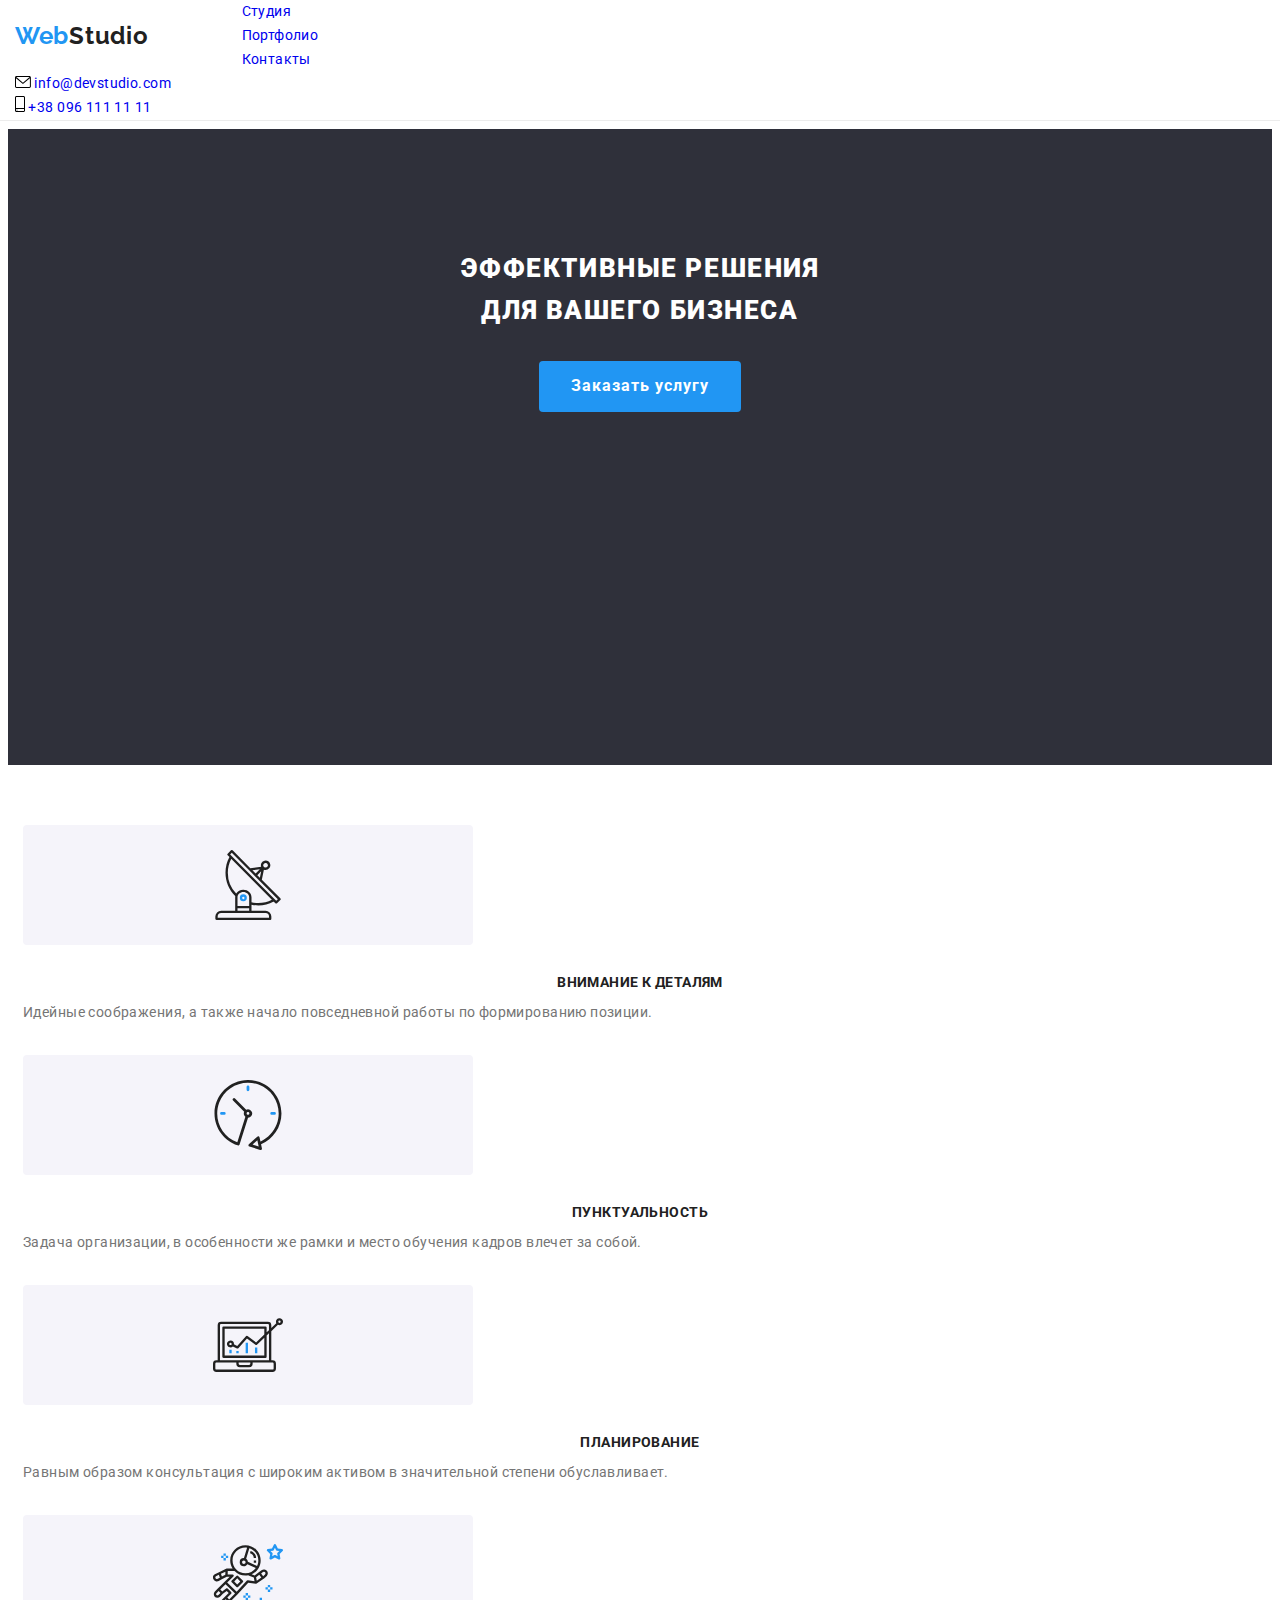
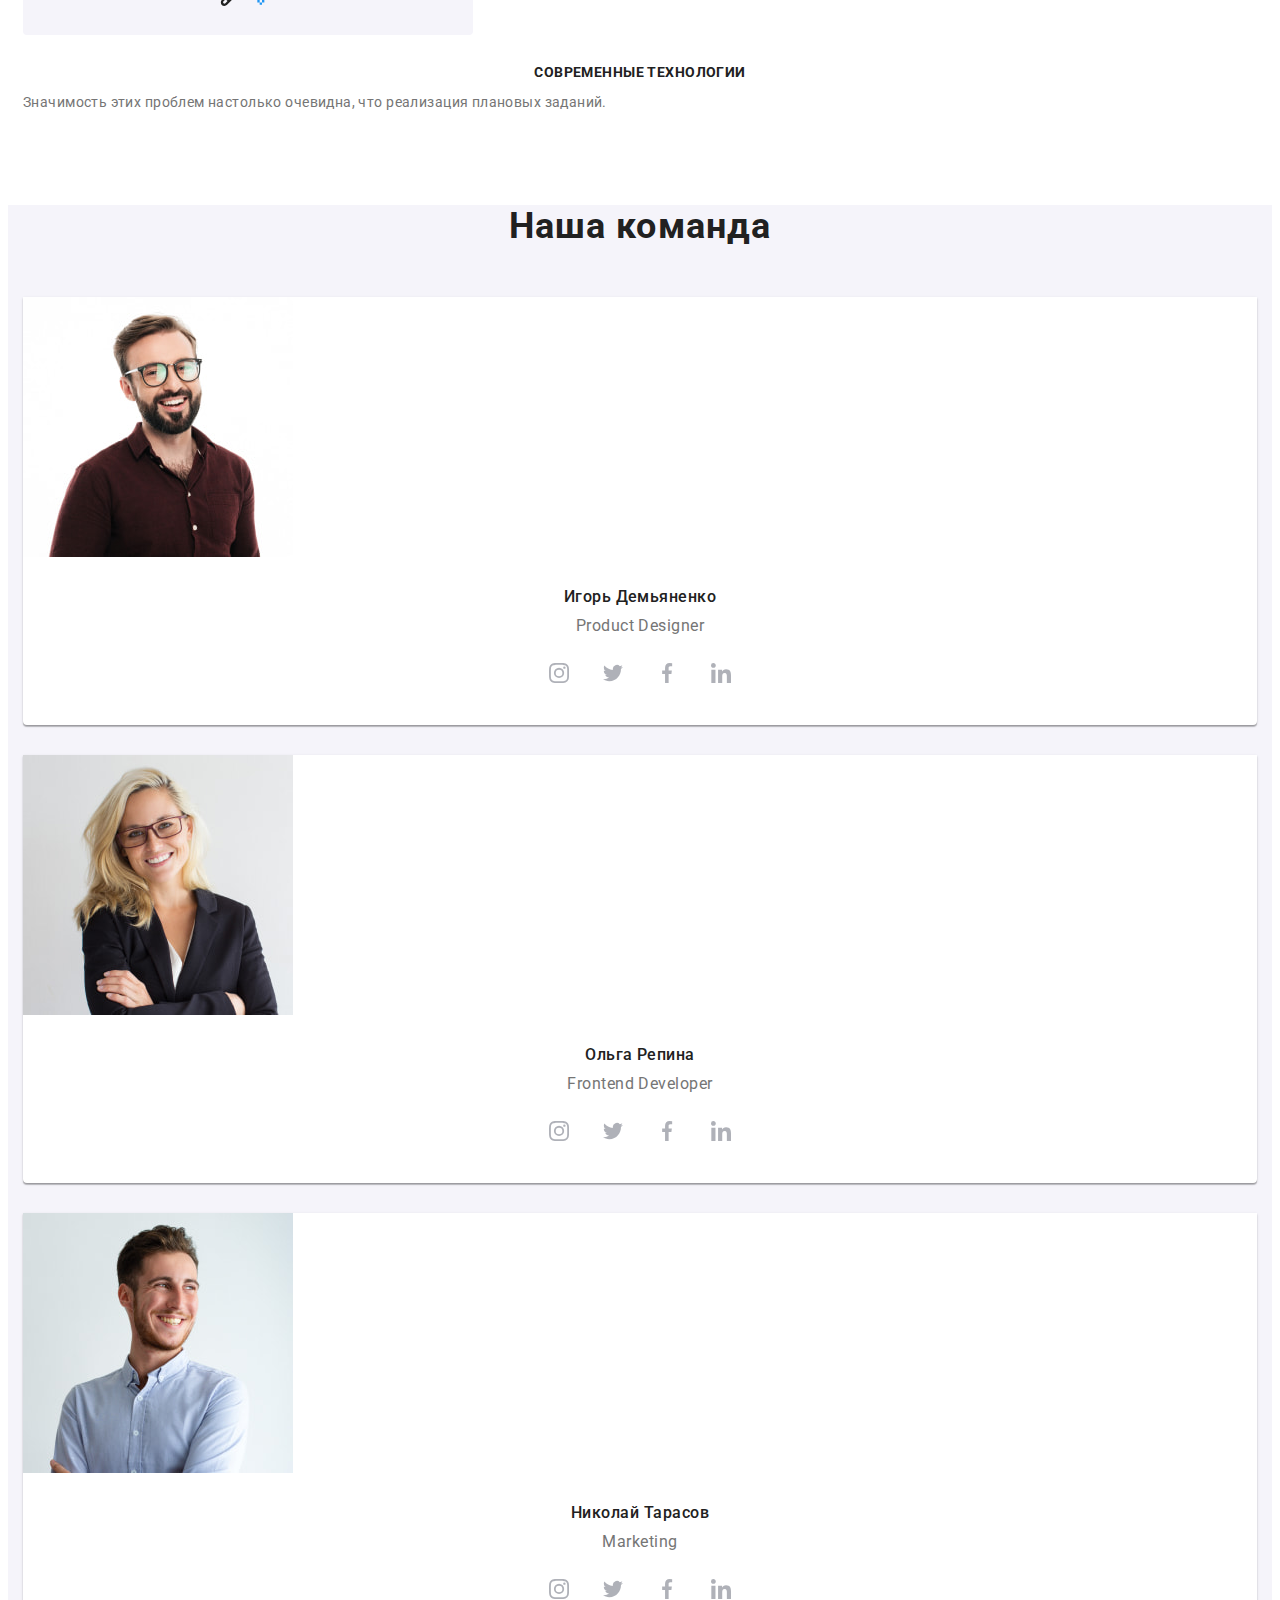
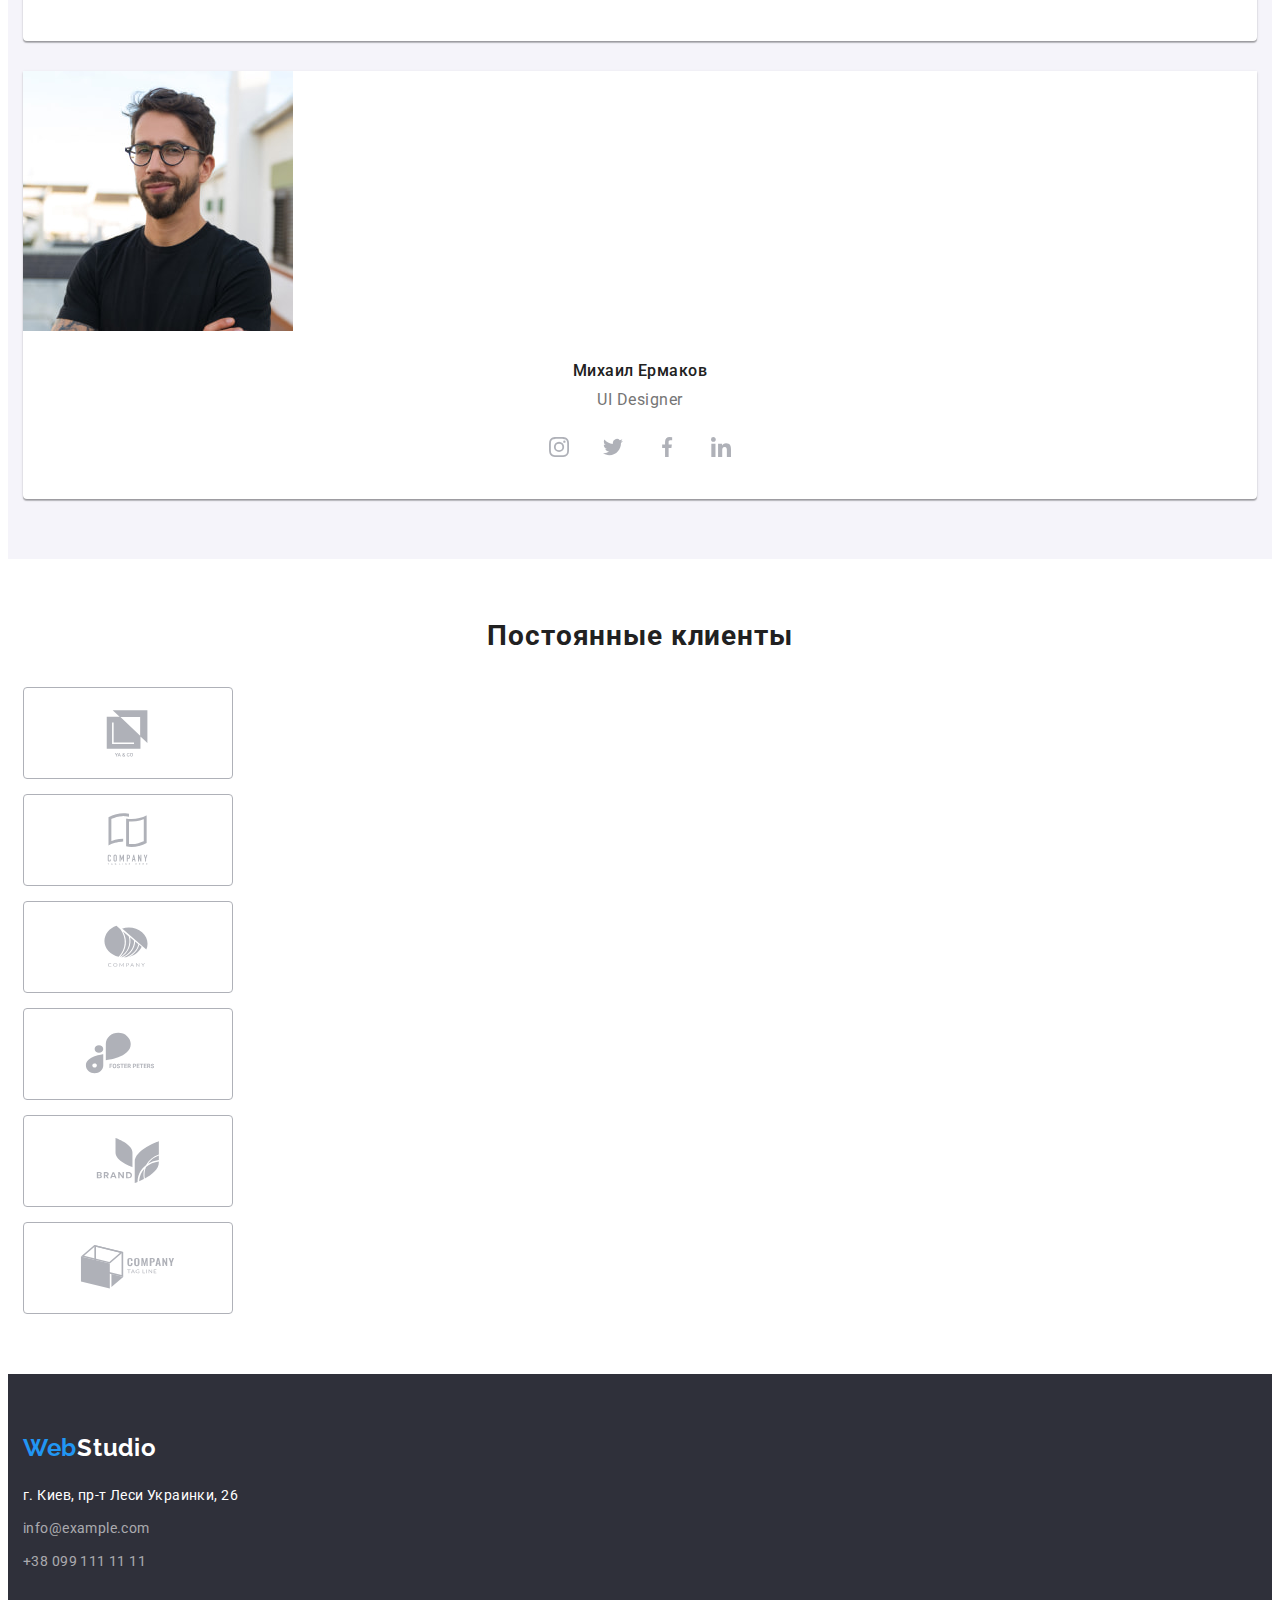
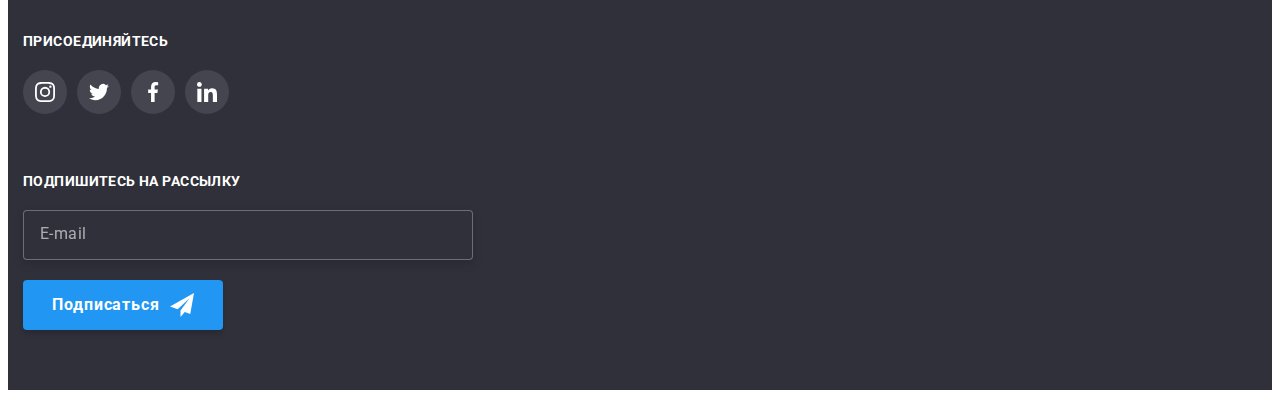
==== index.html @ 4da39a38 "добавляет разметку моб-фёрст" ====
<!DOCTYPE html >
<html lang="ru">
<head>
    <meta charset="UTF-8" />
    <meta name="viewport" content="width=device-width, initial-scale=1.0" />
    <title>WebStudio(Version2.1)</title>

    
     <!--основные шрифты-->
    <link rel="preconnect" href="https://fonts.googleapis.com" />
    <link rel="preconnect" href="https://fonts.gstatic.com" crossorigin />
    <link href="https://fonts.googleapis.com/css2?family=Quintessential&family=Raleway:wght@700&family=Roboto:wght@400;500;700;900&display=swap"
          rel="stylesheet" />

     <!--нормализатор стилей-->          
    <link rel="stylesheet" href="https://cdnjs.cloudflare.com/ajax/libs/modern-normalize/1.1.0/modern-normalize.min.css"
            integrity="sha512-wpPYUAdjBVSE4KJnH1VR1HeZfpl1ub8YT/NKx4PuQ5NmX2tKuGu6U/JRp5y+Y8XG2tV+wKQpNHVUX03MfMFn9Q=="
            crossorigin="anonymous" referrerpolicy="no-referrer" />

     <!--основные стили-->
    <!--sass style-->
    <link rel="stylesheet" href="./css/main.min.css" />

</head>
<body class="body">
    
    <!--шапка-->
    <header class="header">
      <div class="container header__container">
        <nav class="header__nav">
            <a class="logo link header__logo" href="./index.html">
                  Web<span class="logo-accent">Studio</span>
            </a>
             <ul class="nav-list">
               <li class="nav-list__item">
                  <a class="nav-list__link link nav-list__link--current" href="./index.html">Студия</a> 
               </li>
               <li class="nav-list__item">
                  <a class="nav-list__link link" href="./portfolio.html">Портфолио</a> 
               </li> 
               <li class="nav-list__item">
                   <a class="nav-list__link link" href="#contacts">Контакты</a>
               </li> 
             </ul>
        </nav>
        <ul class="contact-list">
            <li class="contact-list__item">
                <a class="contact-link link" href="mailto:info@devstudio.com">
                  <svg class="contact-link__icon" width="16" height="12">
                    <use href="./images/icon/sprite-all.svg#icon-mail-envelope"></use>
                  </svg>
                  info@devstudio.com
                </a>
            </li>
            <li class="contact-list__item">
                <a class="contact-link link" href="tel:+380961111111">
                  <svg class="contact-link__icon" width="10" height="16">
                    <use href="./images/icon/sprite-all.svg#icon-smartphone"></use>
                  </svg>  
                  +38 096 111 11 11
                </a>
            </li>
        </ul>
      </div>
    </header>
    
    <!--уникальный контент-->
    <main>

    <!--главный блок-->                                
    <section class="hero">
      <div class="container">
        <h1 class="hero__title">Эффективные решения для вашего бизнеса</h1>
        <button type="button" class="hero__btn pointer" data-modal-open>Заказать услугу</button>
      </div>
    </section>

    <!--инфо блок-->
    <section class="section">
      <div class="container">
        <!--скрытый заголовок-->
        <h2 class="visually-hidden">Наши преимущества</h2>

            <ul class="benefits-list">
                <li class="benefits-list__item">
                  <div class="benefits-list__container">
                    <svg class="benefits-list__icon">
                      <use href="./images/icon/sprite-all.svg#icon-antenna"></use>
                    </svg>
                  </div>
                    <h3 class="subtitle benefits-list__title">Внимание к деталям</h3>
                    <p class="descr benefits-list__description">
                        Идейные соображения, а также начало повседневной работы по формированию позиции.
                    </p>
                </li>
                <li class="benefits-list__item">
                  <div class="benefits-list__container">
                    <svg class="benefits-list__icon">
                      <use href="./images/icon/sprite-all.svg#icon-clock"></use>
                    </svg>
                  </div>
                    <h3 class="subtitle benefits-list__title">Пунктуальность</h3>
                    <p class="descr benefits-list__description">
                        Задача организации, в особенности же рамки и место обучения кадров влечет за собой.
                    </p>
                </li>
                <li class="benefits-list__item">
                  <div class="benefits-list__container">
                    <svg class="benefits-list__icon">
                      <use href="./images/icon/sprite-all.svg#icon-diagram"></use>
                    </svg>
                  </div>
                    <h3 class="subtitle benefits-list__title">Планирование</h3>
                    <p class="descr benefits-list__description">
                        Равным образом консультация с широким активом в значительной степени обуславливает.
                    </p>
                </li>
                <li class="benefits-list__item">
                  <div class="benefits-list__container">
                    <svg class="benefits-list__icon">
                      <use href="./images/icon/sprite-all.svg#icon-astronaut"></use>
                    </svg>
                  </div>
                    <h3 class="subtitle benefits-list__title">Современные технологии</h3>
                    <p class="descr benefits-list__description">
                        Значимость этих проблем настолько очевидна, что реализация плановых заданий.
                    </p>
                </li>
            </ul>
      </div>
    </section>

    <!--блок работ-->
    <section class="about section visually-hidden">
      <div class="container">
        <h2 class="about-title">Чем мы занимаемся</h2>

            <ul class="about-list">
                <li class="about-item">
                  <div class="about-thumb">
                    <img class="about-pic" src="./images/work/box-1.jpg" alt="Веб верстка проектов" width="370" />
                    <p class="about-label">Десктопные приложения</p>
                  </div>
                </li>
                <li class="about-item">
                  <div class="about-thumb">
                    <img class="about-pic" src="./images/work/box-2.jpg" alt="Разработка мобильных приложений" width="370" />
                    <p class="about-label">Мобильные приложения</p>
                  </div>
                </li>
                <li class="about-item">
                  <div class="about-thumb">
                    <img class="about-pic" src="./images/work/box-3.jpg" alt="Веб дизайн" width="370" />
                    <p class="about-label">Дизайнерские решения</p>
                  </div>
                </li>
            </ul>
      </div>
    </section>

    <!--секция команды-->
    <section class="team section">
      <div class="container">
        <h2 class="team-title">Наша команда</h2>
        
          <ul class="team-list">
            <li class="team-item">
              <img class="team-pic" src="./images/team/team-card-1.jpg" alt="Демьяненко" width="270" />
             <div class="team-wrapper">
                <h3 class="name-title">Игорь Демьяненко</h3>
                <p class="team-descr" lang="en">Product Designer</p>
                <ul class="social-list">
                  <li class="social-item">
                    <a class="social-link" href="" aria-label="instagram">
                      <svg class="social-icon">
                        <use href="./images/icon/sprite-all.svg#icon-instagram"></use>
                      </svg>
                    </a>
                  </li>
                  <li class="social-item">
                    <a class="social-link" href="" aria-label="twitter">
                      <svg class="social-icon">
                        <use href="./images/icon/sprite-all.svg#icon-twitter"></use>
                      </svg>
                    </a>
                  </li>
                  <li class="social-item">
                    <a class="social-link" href="" aria-label="facebook">
                      <svg class="social-icon">
                        <use href="./images/icon/sprite-all.svg#icon-facebook"></use>
                      </svg>
                    </a>
                  </li>
                  <li class="social-item">
                    <a class="social-link" href="" aria-label="linkedin">
                      <svg class="social-icon">
                        <use href="./images/icon/sprite-all.svg#icon-linkedin"></use>
                      </svg>
                    </a>
                  </li>
                </ul>
             </div>
            </li>
            <li class="team-item">
              <img class="team-pic" src="./images/team/team-card-2.jpg" alt="Репина" width="270" />
             <div class="team-wrapper">
                <h3 class="name-title">Ольга Репина</h3>
                <p class="team-descr" lang="en">Frontend Developer</p>
                <ul class="social-list">
                  <li class="social-item">
                    <a class="social-link" href="" aria-label="instagram">
                      <svg class="social-icon">
                        <use href="./images/icon/sprite-all.svg#icon-instagram"></use>
                      </svg>
                    </a>
                  </li>
                  <li class="social-item">
                    <a class="social-link" href="" aria-label="twitter">
                      <svg class="social-icon">
                        <use href="./images/icon/sprite-all.svg#icon-twitter"></use>
                      </svg>
                    </a>
                  </li>
                  <li class="social-item">
                    <a class="social-link" href="" aria-label="facebook">
                      <svg class="social-icon">
                        <use href="./images/icon/sprite-all.svg#icon-facebook"></use>
                      </svg>
                    </a>
                  </li>
                  <li class="social-item">
                    <a class="social-link" href="" aria-label="linkedin">
                      <svg class="social-icon">
                        <use href="./images/icon/sprite-all.svg#icon-linkedin"></use>
                      </svg>
                    </a>
                  </li>
                </ul>
             </div>
            </li>
            <li class="team-item">
              <img class="team-pic" src="./images/team/team-card-3.jpg" alt="Тарасов" width="270" />
             <div class="team-wrapper">
                <h3 class="name-title">Николай Тарасов</h3>
                <p class="team-descr" lang="en">Marketing</p>
                <ul class="social-list">
                  <li class="social-item">
                    <a class="social-link" href="" aria-label="instagram">
                      <svg class="social-icon">
                        <use href="./images/icon/sprite-all.svg#icon-instagram"></use>
                      </svg>
                    </a>
                  </li>
                  <li class="social-item">
                    <a class="social-link" href="" aria-label="twitter">
                      <svg class="social-icon">
                        <use href="./images/icon/sprite-all.svg#icon-twitter"></use>
                      </svg>
                    </a>
                  </li>
                  <li class="social-item">
                    <a class="social-link" href="" aria-label="facebook">
                      <svg class="social-icon">
                        <use href="./images/icon/sprite-all.svg#icon-facebook"></use>
                      </svg>
                    </a>
                  </li>
                  <li class="social-item">
                    <a class="social-link" href="" aria-label="linkedin">
                      <svg class="social-icon">
                        <use href="./images/icon/sprite-all.svg#icon-linkedin"></use>
                      </svg>
                    </a>
                  </li>
                </ul>
             </div>
            </li>
            <li class="team-item">
              <img class="team-pic" src="./images/team/team-card-4.jpg" alt="Ермаков" width="270" />
             <div class="team-wrapper">
                <h3 class="name-title">Михаил Ермаков</h3>
                <p class="team-descr" lang="en">UI Designer</p>
                <ul class="social-list">
                  <li class="social-item">
                    <a class="social-link" href="" aria-label="instagram">
                      <svg class="social-icon">
                        <use href="./images/icon/sprite-all.svg#icon-instagram"></use>
                      </svg>
                    </a>
                  </li>
                  <li class="social-item">
                    <a class="social-link" href="" aria-label="twitter">
                      <svg class="social-icon">
                        <use href="./images/icon/sprite-all.svg#icon-twitter"></use>
                      </svg>
                    </a>
                  </li>
                  <li class="social-item">
                    <a class="social-link" href="" aria-label="facebook">
                      <svg class="social-icon">
                        <use href="./images/icon/sprite-all.svg#icon-facebook"></use>
                      </svg>
                    </a>
                  </li>
                  <li class="social-item">
                    <a class="social-link" href="" aria-label="linkedin">
                      <svg class="social-icon">
                        <use href="./images/icon/sprite-all.svg#icon-linkedin"></use>
                      </svg>
                    </a>
                  </li>
                </ul>
             </div>
            </li>
          </ul>
        </div>
    </section>

    <!--постоянные клиенты-->
    <section class="section">
      <div class="container">
      <h2 class="client-title">Постоянные клиенты</h2>
      <ul class="client-list">
      <li class="client-item">
        <a class="client-link" href="" aria-label="client">
          <svg class="client-icon">
            <use href="./images/icon/sprite-all.svg#icon-client-1"></use>
          </svg>
        </a> 
      </li>
      <li class="client-item">
         <a class="client-link" href="" aria-label="client">
          <svg class="client-icon">
            <use href="./images/icon/sprite-all.svg#icon-client-2"></use>
          </svg>
         </a>
      </li>
      <li class="client-item">
         <a class="client-link" href="" aria-label="client">
          <svg class="client-icon">
            <use href="./images/icon/sprite-all.svg#icon-client-3"></use>
          </svg>
         </a>
      </li>
      <li class="client-item">
        <a class="client-link" href="" aria-label="client">
          <svg class="client-icon">
            <use href="./images/icon/sprite-all.svg#icon-client-4"></use>
          </svg>
        </a>
      </li>
      <li class="client-item">
        <a class="client-link" href="" aria-label="client">
          <svg class="client-icon">
            <use href="./images/icon/sprite-all.svg#icon-client-5"></use>
          </svg>
        </a>
      </li>
      <li class="client-item">
        <a class="client-link" href="" aria-label="client">
          <svg class="client-icon">
            <use href="./images/icon/sprite-all.svg#icon-client-6"></use>
          </svg>
        </a>
      </li>
      </ul>
      </div>
    </section>
    </main>

    <!--футер-->   
    <footer class="footer">
        <div class="container footer-container">
          <div class="address-wrapper">
            <div class="container-logo">
              <a class="footer-logo link" href="./index.html">
                Web<span class="footer-logo-accent">Studio</span>
              </a>
            </div>
            
            <address class="address" id="contacts">
              <ul class="address-list">
                <li class="address-item">
                  <a class="address-link link" href="https://www.google.com/maps/@50.427001,30.5351555,16.5z" target="blank"
                    rel="noopener noreferrer">
                    г. Киев, пр-т Леси Украинки, 26
                  </a>
                </li>
                <li class="address-item">
                  <a class="address-link-contact link" href="mailto:info@example.com">info@example.com</a>
                </li>
                <li class="address-item">
                  <a class="address-link-contact link" href="tel:+380991111111">+38 099 111 11 11</a>
                </li>
              </ul>
            </address>
          </div>

          <div class="join-wrapper">
            <h2 class="footer-title">присоединяйтесь</h2>

            <ul class="join-list">
              <li class="join-item">
                <a class="footer-social-link" href="" aria-label="instagram">
                  <svg class="social-icon">
                    <use href="./images/icon/sprite-all.svg#icon-instagram"></use>
                  </svg>
                </a>
              </li>
              <li class="join-item">
                <a class="footer-social-link" href="" aria-label="twitter">
                  <svg class="social-icon">
                    <use href="./images/icon/sprite-all.svg#icon-twitter"></use>
                  </svg>
                </a>
              </li>
              <li class="join-item">
                <a class="footer-social-link" href="" aria-label="facebook">
                  <svg class="social-icon">
                    <use href="./images/icon/sprite-all.svg#icon-facebook"></use>
                  </svg>
                </a>
              </li>
              <li class="join-item">
                <a class="footer-social-link" href="" aria-label="linkedin">
                  <svg class="social-icon">
                    <use href="./images/icon/sprite-all.svg#icon-linkedin"></use>
                  </svg>
                </a>
              </li>
            </ul>
          </div>

          <div class="mailing">
            <b class="mailing-title">Подпишитесь на рассылку</b>

            <form class="mailing-form">
              <label class="form-label">
              <input class="form-input" type="email" name="email" placeholder="E-mail" />
              </label>
              <button class="mailing-button" type="submit">
                <span class="mailing-txt">Подписаться</span>
                <svg class="mailing-icon">
                  <use href="./images/icon/sprite-all.svg#form-send"></use>
                </svg>
              </button>
            </form>

          </div>
       </div>
    </footer>

    <div class="backdrop is-hidden" data-modal>
      <div class="modal">
       <form class="call-form">
        <b class="form-contents">Оставьте свои данные, мы вам перезвоним</b>

       <div class="form-group">
            <label class="label" for="name">Имя</label>
            <span class="input-wrapper">
              <input type="text" class="call-input pointer" name="name" id="name" />
             <svg class="icon-call" width="12" height="12">
               <use href="./images/icon/sprite-all.svg#form-name"></use>
             </svg>
            </span>
        </div>

        <div class="form-group">
          <label class="label" for="tel">Телефон</label>
          <span class="input-wrapper">
            <input type="tel" class="call-input pointer" name="tel" id="tel" />
            <svg class="icon-call" width="13" height="13">
              <use href="./images/icon/sprite-all.svg#form-phone"></use>
            </svg>
          </span>
        </div>

        <div class="form-group">
          <label class="label" for="mail">Почта</label>
          <span class="input-wrapper">
            <input type="email" class="call-input pointer" name="mail" id="mail" />
            <svg class="icon-call" width="15" height="12">
              <use href="./images/icon/sprite-all.svg#form-mail"></use>
            </svg>
          </span>
        </div>

        <div class="form-comment">
          <label class="label pointer" for="comment">Комментарий</label>
          <textarea 
          name="comment" 
          id="comment" rows="10" 
          placeholder="Введите текст"></textarea>
        </div>

        <div class="agreement">
          <label class="agreement-label" for="agreement">
            <input class="agreement-label__checkbox" type="checkbox" name="agreement" id="agreement" />
            <svg class="agreement-label__icon pointer" width="16" height="15">
              <use href="./images/icon/sprite-all.svg#form-mark"></use>
            </svg>
            <span class="agreement-label__txt">
            Соглашаюсь с рассылкой и принимаю<a href="">Условия договора</a>
            </span>
          </label>
        </div>

        <button type="button" class="clos-modal pointer" data-modal-close>
          <svg class="clos-icon">
            <use href="./images/icon/sprite-all.svg#icon-closing"></use>
          </svg>
        </button>

        <button class="call-sabmit pointer" type="submit">Отправить</button>

       </form>
      </div>
    </div>

    <script src="./js/modal.js"></script>

  </body>
</html>
---- css/main.min.css ----
:root{--main-font: 'Roboto', sans-serif;--logo-font: 'Raleway', sans-serif;--accent-txt-cl: #ffffff;--primary-txt-cl: #757575;--footer-txt-cl: rgba(255, 255, 255, 0.6);--title-txt-cl: #212121;--secondary-txt-cl: #2196f3;--main-bg-cl: #2f303a;--section-bg-cl: #f5f4fa;--top-border-cl: #ececec;--border-cl: #eeeeee;--icon-color: #afb1b8;--footer-bg-icon: rgba(255, 255, 255, 0.1);--about-element-cl: rgba(47, 48, 58, 0.8);--overlay-color: rgba(33, 150, 243, 0.9);--backdrop-cl: rgba(0, 0, 0, 0.2);--time-change: 250ms;--time-steps: cubic-bezier(0.4, 0, 0.2, 1)
}.visually-hidden{position:absolute;width:1px;height:1px;margin:-1px;border:0;padding:0;white-space:nowrap;clip-path:inset(100%);clip:rect(0 0 0 0);overflow:hidden}h1,h2,h3,h4,p{margin-top:0;margin-bottom:0}ul{padding-left:0;margin-top:0;margin-bottom:0;list-style:none}.link{text-decoration:none}.body{font-family:var(--main-font);font-size:14px;line-height:1.71;letter-spacing:0.03em;background-color:var(--accent-txt-cl);color:var(--primary-txt-cl)}.section{padding:60px 0px}img{display:block;height:auto;max-width:100%}.pointer{cursor:pointer}.hero__btn{display:flex;align-items:center;text-align:center;margin-left:auto;margin-right:auto;padding:10px 32px;font-family:var(--main-font);font-weight:700;font-size:16px;line-height:1.9;border-radius:4px;border:transparent;letter-spacing:0.06em;color:var(--accent-txt-cl);background-color:var(--secondary-txt-cl)}.container{padding-left:15px;padding-right:15px;margin-left:auto;margin-right:auto}.subtitle{font-weight:700;letter-spacing:0.03em;color:var(--title-txt-cl)}.descr{font-weight:400}.logo{font-family:var(--logo-font);font-weight:700;font-size:24px;line-height:1.17;letter-spacing:0.03em;color:var(--secondary-txt-cl)}.header__logo{margin-right:93px}.logo-accent{letter-spacing:0.03em;color:var(--title-txt-cl)}.header{position:fixed;z-index:2;top:0;left:0;width:100%;height:120px;border-bottom:1px solid var(--top-border-cl);background-color:var(--accent-txt-cl)}.header__nav{display:flex;align-items:center}.hero{height:400px;margin-left:auto;margin-right:auto;padding-top:118px;padding-bottom:118px;background-color:var(--main-bg-cl)}.hero__title{width:360px;margin-left:auto;margin-right:auto;margin-bottom:30px;align-items:center;font-weight:900;font-size:26px;line-height:1.62;text-align:center;letter-spacing:0.06em;text-transform:uppercase;color:var(--accent-txt-cl)}.benefits-list__container{display:flex;justify-content:center;align-items:center;margin-bottom:30px;width:450px;height:120px;background:var(--section-bg-cl);border-radius:4px}.benefits-list__icon{width:70px;height:70px}.benefits-list__title{margin-bottom:10px;font-size:14px;line-height:1.14;text-align:center;letter-spacing:0.03em;text-transform:uppercase}.benefits-list__description{font-size:14px;line-height:1.71;letter-spacing:0.03em;margin-bottom:30px}.team{padding-top:0px;background-color:var(--section-bg-cl)}.team-title{margin-bottom:50px;font-weight:700;font-size:36px;line-height:1.17;text-align:center;letter-spacing:0.03em;color:var(--title-txt-cl)}.team-item{background-color:var(--accent-txt-cl);box-shadow:0px 1px 3px rgba(0,0,0,0.12),0px 1px 1px rgba(0,0,0,0.14),0px 2px 1px rgba(0,0,0,0.2);border-radius:0px 0px 4px 4px}.team-item:not(:last-child){margin-bottom:30px}.team-wrapper{padding-top:30px;padding-bottom:30px}.name-title{margin-bottom:10px;font-weight:500;font-size:16px;line-height:1.19;text-align:center;letter-spacing:0.03em;color:var(--title-txt-cl)}.team-descr{margin-bottom:16px;font-weight:400;font-size:16px;line-height:1.19;text-align:center;letter-spacing:0.03em}.social-list{display:flex;justify-content:center}.social-item:not(:last-child){margin-right:10px}.social-link{display:flex;align-items:center;justify-content:center;width:44px;height:44px;border-radius:50px;fill:var(--icon-color);transition-property:background-color, fill;transition-duration:var(--time-change);transition-timing-function:var(--time-steps);transition-delay:100ms}.social-link:hover,.social-link:focus{background-color:var(--secondary-txt-cl);fill:var(--accent-txt-cl)}.social-icon{width:20px;height:20px}.client-title{margin-bottom:50px;font-weight:700;font-size:28px;line-height:1.18;text-align:center;letter-spacing:0.03em;color:var(--title-txt-cl)}.client-list{margin:-15px}.client-link{display:flex;align-items:center;justify-content:center;width:210px;height:92px;margin:15px;fill:var(--icon-color);border:1px solid var(--icon-color);box-sizing:border-box;border-radius:4px;transition-property:fill, border;transition-duration:var(--time-change);transition-timing-function:var(--time-steps);transition-delay:100ms}.client-link:hover,.client-link:focus{fill:var(--secondary-txt-cl);border:1px solid var(--secondary-txt-cl)}.client-icon{width:106px;height:60px}.work-list{display:flex;justify-content:center;align-items:center;margin-left:auto;margin-right:auto;margin-bottom:50px}.work-item-btn:not(:last-child){margin-right:8px}.work-item-pic:not(:last-child){margin-bottom:30px}.work-link{display:block;transition-property:box-shadow;transition-duration:var(--time-change);transition-timing-function:var(--time-steps);transition-delay:100ms}.work-link:hover,.work-link:focus{box-shadow:0px 1px 1px rgba(0,0,0,0.12),0px 4px 4px rgba(0,0,0,0.06),1px 4px 6px rgba(0,0,0,0.16)}.work-text-wrapper{width:370px;padding-top:20px;padding-right:24px;padding-bottom:20px;padding-left:24px;background:var(--accent-txt-cl);border-right:1px solid var(--border-cl);border-bottom:1px solid var(--border-cl);border-left:1px solid var(--border-cl)}.work-title{margin-bottom:4px;font-weight:700;font-size:18px;line-height:2;letter-spacing:0.06em;color:var(--title-txt-cl)}.work-descr{font-weight:400;font-size:16px;line-height:1.87;letter-spacing:0.03em;color:var(--primary-txt-cl)}.thumb-work{position:relative;overflow:hidden}.overlay-thumb{position:absolute;top:0px;left:0px;width:100%;height:100%;padding:63px 24px;transform:translateY(100%);transition:transform var(--time-change) var(--time-steps);background:var(--overlay-color)}.work-link:hover .overlay-thumb,.work-link:focus .overlay-thumb{transform:translateY(0)}.overlay-txt{font-family:var(--main-font);font-weight:400;font-size:18px;line-height:1.56;letter-spacing:0.03em;color:var(--accent-txt-cl)}.footer{padding-top:60px;padding-bottom:60px;background-color:var(--main-bg-cl)}.address-wrapper{margin-left:auto;margin-right:auto}.join-wrapper{margin-top:60px}.footer-title{margin-bottom:20px;font-weight:700;font-size:14px;line-height:1.14;text-transform:uppercase;color:var(--accent-txt-cl)}.address-item{margin-bottom:9px}.address-item:last-child{margin-bottom:0px}.address-item .address-link{font-family:var(--main-font);font-style:normal;font-weight:400;font-size:14px;line-height:1.71;letter-spacing:0.03em;color:var(--accent-txt-cl)}.address-link-contact{font-style:normal;color:var(--footer-txt-cl)}.join-list{display:flex;margin-bottom:60px}.join-item:not(:last-child){margin-right:10px}.footer-social-link{display:inline-flex;align-items:center;justify-content:center;width:44px;height:44px;border-radius:50%;background-color:var(--footer-bg-icon);fill:var(--accent-txt-cl);transition-property:background-color, fill;transition-duration:var(--time-change);transition-timing-function:var(--time-steps);transition-delay:100ms}.footer-social-link:hover,.footer-social-link:focus{background-color:var(--secondary-txt-cl)}.container-logo{margin-bottom:20px}.footer-logo{font-family:var(--logo-font);font-weight:700;font-size:24px;line-height:1.17;text-align:center;letter-spacing:0.03em;color:var(--secondary-txt-cl)}.footer-logo-accent{color:var(--accent-txt-cl)}.mailing-button{display:flex;align-items:center;justify-content:center;width:200px;height:50px;padding:0px;border:transparent;background-color:var(--secondary-txt-cl);box-shadow:0px 4px 4px rgba(0,0,0,0.15);border-radius:4px}.mailing-txt{margin-right:10px;font-family:var(--main-font);font-weight:700;font-size:16px;line-height:1.88;letter-spacing:0.06em;color:var(--accent-txt-cl)}.mailing-icon{width:24px;height:24px;fill:var(--accent-txt-cl)}.mailing-title{display:block;margin-bottom:20px;font-family:var(--main-font);font-weight:700;font-size:14px;line-height:1.14;letter-spacing:0.03em;text-transform:uppercase;color:var(--accent-txt-cl)}.form-input{width:450px;height:50px;margin-bottom:20px;padding:15px 16px;border:1px solid rgba(255,255,255,0.3);box-sizing:border-box;filter:drop-shadow(0px 4px 4px rgba(0,0,0,0.15));border-radius:4px;background-color:var(--main-bg-cl);outline:none}.form-input::placeholder{font-family:var(--main-font);font-weight:400;font-size:16px;line-height:1.25;letter-spacing:0.03em;color:var(--footer-txt-cl)}.form-input:focus{border-color:var(--secondary-txt-cl)}.backdrop{position:fixed;z-index:3;top:0;left:0;width:100%;height:100%;background-color:var(--backdrop-cl)}.backdrop.is-hidden{opacity:0;pointer-events:none;transition:opacity var(--time-change) var(--time-steps)}.backdrop.is-hidden .modal{transform:translate(-50%, -50%) scale(0.8)}.modal{position:absolute;top:50%;left:50%;width:450px;height:609px;background-color:var(--accent-txt-cl);box-shadow:0px 1px 3px rgba(0,0,0,0.12),0px 1px 1px rgba(0,0,0,0.14),0px 2px 1px rgba(0,0,0,0.2);border-radius:4px;transform:translate(-50%, -50%) scale(1);transition:transform var(--time-change) var(--time-steps)}.call-form{padding:40px}.form-contents{display:block;margin-bottom:12px;font-family:var(--main-font);font-weight:700;font-size:20px;line-height:1.5;text-align:center;letter-spacing:0.03em;color:var(--title-txt-cl)}.form-group{display:flex;flex-direction:column;margin-bottom:10px}.label{margin-bottom:4px;font-weight:400;font-size:12px;line-height:1.17;letter-spacing:0.01em}.input-wrapper{position:relative}.call-input{padding:12px 12px 12px 42px;width:100%;height:40px;outline:none;border:1px solid rgba(33,33,33,0.2);box-sizing:border-box;border-radius:4px}.call-input:focus+.icon-call,.call-input:hover{fill:var(--secondary-txt-cl);border-color:var(--secondary-txt-cl)}.icon-call{position:absolute;top:14px;left:15px}.form-comment{margin-bottom:20px}.agreement{display:flex;align-items:center;justify-content:center;margin-bottom:30px}.agreement-label{display:flex;align-items:center;justify-content:center}.clos-modal{position:absolute;right:8px;top:8px;width:30px;height:30px;background-color:var(--accent-txt-cl);border:1px solid rgba(0,0,0,0.1);box-sizing:border-box;border-radius:50%}.clos-modal:hover,.clos-modal:focus{fill:var(--secondary-txt-cl)}.clos-icon{width:11px;height:11px}.call-sabmit{display:block;border:transparent;margin-left:auto;margin-right:auto;width:200px;height:50px;font-family:var(--main-font);font-weight:700;font-size:16px;line-height:1.88;letter-spacing:0.06em;color:var(--accent-txt-cl);background:var(--secondary-txt-cl);box-shadow:0px 4px 4px rgba(0,0,0,0.15);border-radius:4px}.agreement-label__checkbox{position:absolute;width:1px;height:1px;margin:-1px;border:0;padding:0;white-space:nowrap;clip-path:inset(100%);clip:rect(0 0 0 0);overflow:hidden}.agreement-label__icon{margin-right:7px;border:1.2px solid var(--title-txt-cl);border-radius:2px;fill:var(--accent-txt-cl)}.agreement-label__checkbox:checked+.agreement-label__icon{background-color:var(--secondary-txt-cl);border-radius:2px;border-color:transparent}.agreement-label__txt{font-family:var(--main-font);font-weight:400;font-size:12px;line-height:1.17;letter-spacing:0.03em;color:var(--primary-txt-cl)}textarea{display:block;resize:none;padding:12px 16px;width:100%;height:120px;outline:none;border:1px solid rgba(33,33,33,0.2);box-sizing:border-box;border-radius:4px}textarea:focus,textarea:hover{border-color:var(--secondary-txt-cl)}
/*# sourceMappingURL=main.min.css.map */
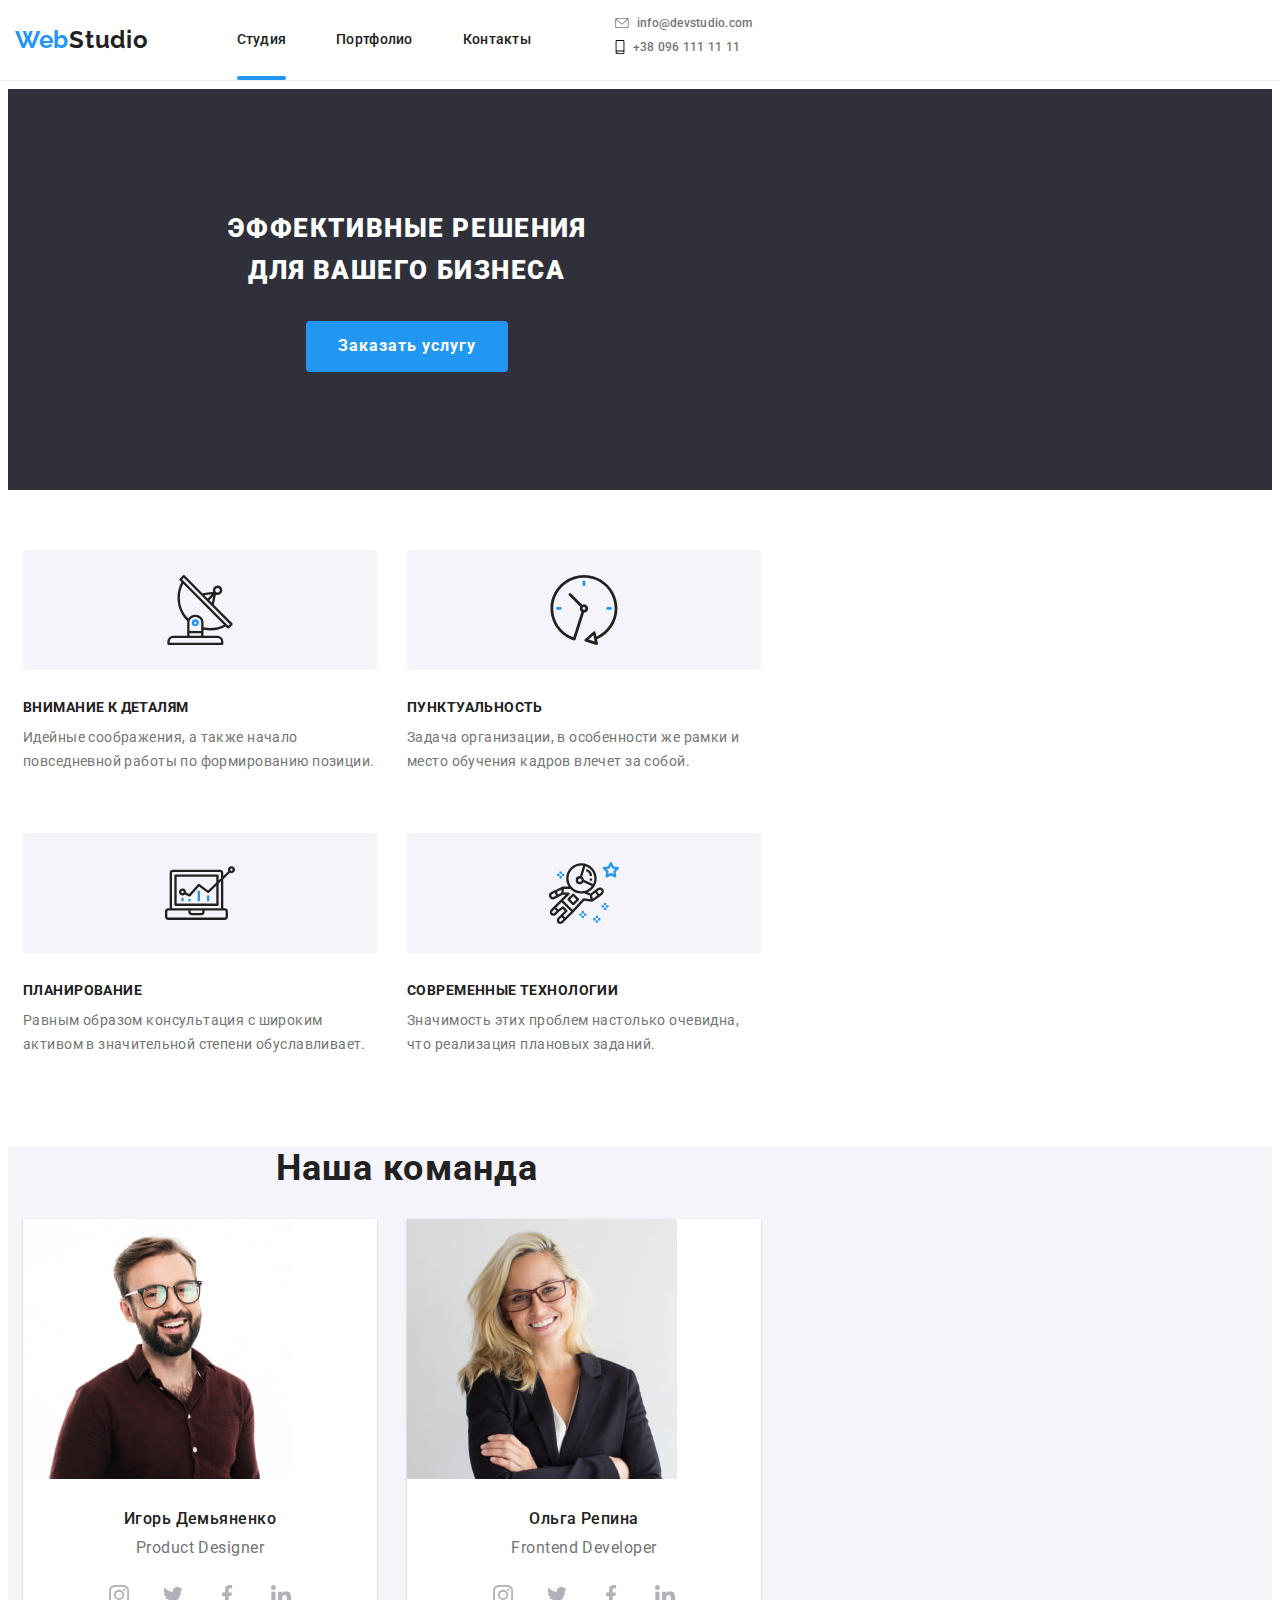
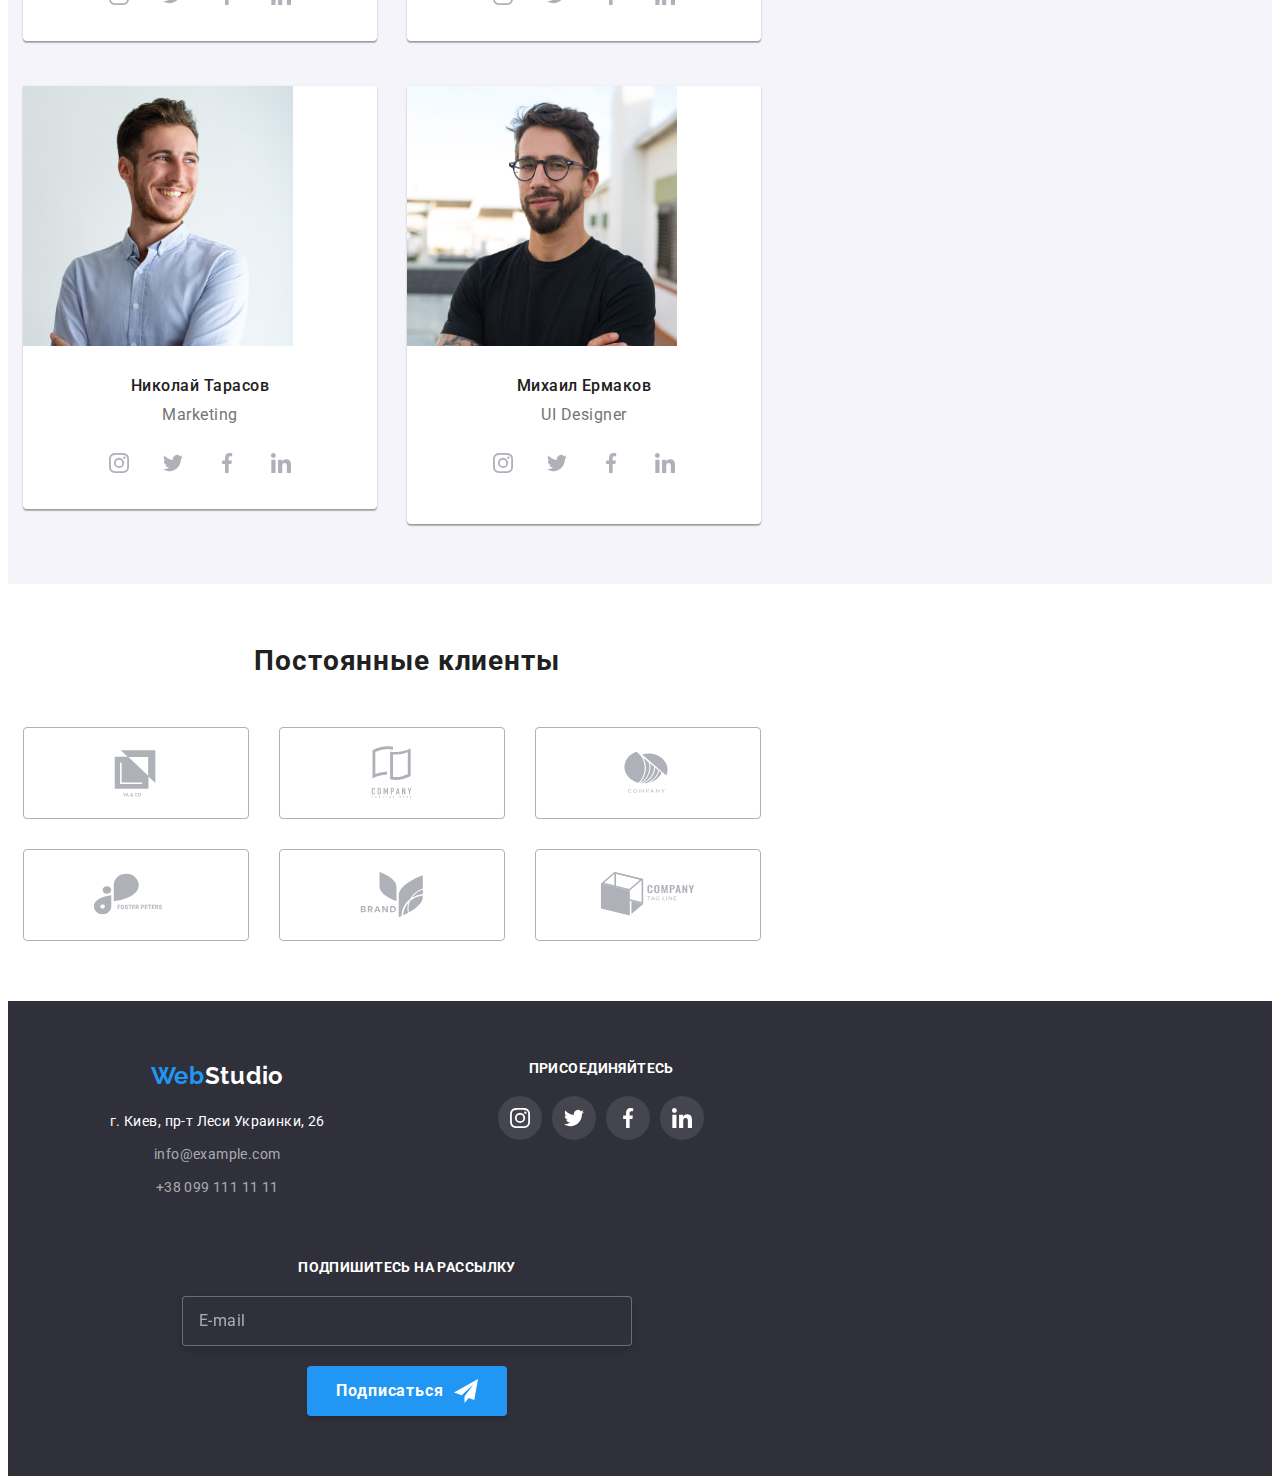
==== commit e7efc181: "добавляет медиа-правила табл" ====
--- a/index.html
+++ b/index.html
@@ -46,7 +46,7 @@
         <ul class="contact-list">
             <li class="contact-list__item">
                 <a class="contact-link link" href="mailto:info@devstudio.com">
-                  <svg class="contact-link__icon" width="16" height="12">
+                  <svg class="contact-link__icon--mail" width="" height="">
                     <use href="./images/icon/sprite-all.svg#icon-mail-envelope"></use>
                   </svg>
                   info@devstudio.com
@@ -54,7 +54,7 @@
             </li>
             <li class="contact-list__item">
                 <a class="contact-link link" href="tel:+380961111111">
-                  <svg class="contact-link__icon" width="10" height="16">
+                  <svg class="contact-link__icon--phon" width="" height="">
                     <use href="./images/icon/sprite-all.svg#icon-smartphone"></use>
                   </svg>  
                   +38 096 111 11 11
@@ -131,27 +131,27 @@
     </section>
 
     <!--блок работ-->
-    <section class="about section visually-hidden">
+    <section class="about section">
       <div class="container">
         <h2 class="about-title">Чем мы занимаемся</h2>
 
             <ul class="about-list">
-                <li class="about-item">
-                  <div class="about-thumb">
-                    <img class="about-pic" src="./images/work/box-1.jpg" alt="Веб верстка проектов" width="370" />
-                    <p class="about-label">Десктопные приложения</p>
-                  </div>
-                </li>
-                <li class="about-item">
-                  <div class="about-thumb">
-                    <img class="about-pic" src="./images/work/box-2.jpg" alt="Разработка мобильных приложений" width="370" />
-                    <p class="about-label">Мобильные приложения</p>
-                  </div>
-                </li>
-                <li class="about-item">
-                  <div class="about-thumb">
-                    <img class="about-pic" src="./images/work/box-3.jpg" alt="Веб дизайн" width="370" />
-                    <p class="about-label">Дизайнерские решения</p>
+                <li class="about-list__item">
+                  <div class="about-list__thumb">
+                    <img class="about-list__pic" src="./images/work/box-1.jpg" alt="Веб верстка проектов" width="370" />
+                    <p class="about-list__label">Десктопные приложения</p>
+                  </div>
+                </li>
+                <li class="about-list__item">
+                  <div class="about-list__thumb">
+                    <img class="about-list__pic" src="./images/work/box-2.jpg" alt="Разработка мобильных приложений" width="370" />
+                    <p class="about-list__label">Мобильные приложения</p>
+                  </div>
+                </li>
+                <li class="about-list__item">
+                  <div class="about-list__thumb">
+                    <img class="about-list__pic" src="./images/work/box-3.jpg" alt="Веб дизайн" width="370" />
+                    <p class="about-list__label">Дизайнерские решения</p>
                   </div>
                 </li>
             </ul>
@@ -164,11 +164,11 @@
         <h2 class="team-title">Наша команда</h2>
         
           <ul class="team-list">
-            <li class="team-item">
-              <img class="team-pic" src="./images/team/team-card-1.jpg" alt="Демьяненко" width="270" />
-             <div class="team-wrapper">
-                <h3 class="name-title">Игорь Демьяненко</h3>
-                <p class="team-descr" lang="en">Product Designer</p>
+            <li class="team-list__item">
+              <img class="team-list__pic" src="./images/team/team-card-1.jpg" alt="Демьяненко"/>
+             <div class="team-list__wrapper">
+                <h3 class="team-list__title">Игорь Демьяненко</h3>
+                <p class="team-list__descr" lang="en">Product Designer</p>
                 <ul class="social-list">
                   <li class="social-item">
                     <a class="social-link" href="" aria-label="instagram">
@@ -201,11 +201,11 @@
                 </ul>
              </div>
             </li>
-            <li class="team-item">
-              <img class="team-pic" src="./images/team/team-card-2.jpg" alt="Репина" width="270" />
-             <div class="team-wrapper">
-                <h3 class="name-title">Ольга Репина</h3>
-                <p class="team-descr" lang="en">Frontend Developer</p>
+            <li class="team-list__item">
+              <img class="team-list__pic" src="./images/team/team-card-2.jpg" alt="Репина"/>
+             <div class="team-list__wrapper">
+                <h3 class="team-list__title">Ольга Репина</h3>
+                <p class="team-list__descr" lang="en">Frontend Developer</p>
                 <ul class="social-list">
                   <li class="social-item">
                     <a class="social-link" href="" aria-label="instagram">
@@ -238,11 +238,11 @@
                 </ul>
              </div>
             </li>
-            <li class="team-item">
-              <img class="team-pic" src="./images/team/team-card-3.jpg" alt="Тарасов" width="270" />
-             <div class="team-wrapper">
-                <h3 class="name-title">Николай Тарасов</h3>
-                <p class="team-descr" lang="en">Marketing</p>
+            <li class="team-list__item">
+              <img class="team-list__pic" src="./images/team/team-card-3.jpg" alt="Тарасов"/>
+             <div class="team-list__wrapper">
+                <h3 class="team-list__title">Николай Тарасов</h3>
+                <p class="team-list__descr" lang="en">Marketing</p>
                 <ul class="social-list">
                   <li class="social-item">
                     <a class="social-link" href="" aria-label="instagram">
@@ -275,11 +275,11 @@
                 </ul>
              </div>
             </li>
-            <li class="team-item">
-              <img class="team-pic" src="./images/team/team-card-4.jpg" alt="Ермаков" width="270" />
-             <div class="team-wrapper">
-                <h3 class="name-title">Михаил Ермаков</h3>
-                <p class="team-descr" lang="en">UI Designer</p>
+            <li class="team-list__item">
+              <img class="team-list__pic" src="./images/team/team-card-4.jpg" alt="Ермаков"/>
+             <div class="team-list__wrapper">
+                <h3 class="team-list__title">Михаил Ермаков</h3>
+                <p class="team-list__descr" lang="en">UI Designer</p>
                 <ul class="social-list">
                   <li class="social-item">
                     <a class="social-link" href="" aria-label="instagram">
@@ -371,64 +371,66 @@
     <!--футер-->   
     <footer class="footer">
         <div class="container footer-container">
-          <div class="address-wrapper">
-            <div class="container-logo">
-              <a class="footer-logo link" href="./index.html">
-                Web<span class="footer-logo-accent">Studio</span>
-              </a>
+          <div class="footer-container__position">
+            <div class="address-wrapper">
+              <div class="container-logo">
+                <a class="footer-logo link" href="./index.html">
+                  Web<span class="footer-logo-accent">Studio</span>
+                </a>
+              </div>
+            
+              <address class="address" id="contacts">
+                <ul class="address-list">
+                  <li class="address-item">
+                    <a class="address-link link" href="https://www.google.com/maps/@50.427001,30.5351555,16.5z" target="blank"
+                      rel="noopener noreferrer">
+                      г. Киев, пр-т Леси Украинки, 26
+                    </a>
+                  </li>
+                  <li class="address-item">
+                    <a class="address-link-contact link" href="mailto:info@example.com">info@example.com</a>
+                  </li>
+                  <li class="address-item">
+                    <a class="address-link-contact link" href="tel:+380991111111">+38 099 111 11 11</a>
+                  </li>
+                </ul>
+              </address>
             </div>
             
-            <address class="address" id="contacts">
-              <ul class="address-list">
-                <li class="address-item">
-                  <a class="address-link link" href="https://www.google.com/maps/@50.427001,30.5351555,16.5z" target="blank"
-                    rel="noopener noreferrer">
-                    г. Киев, пр-т Леси Украинки, 26
+            <div class="join-wrapper">
+              <h2 class="footer-title">присоединяйтесь</h2>
+            
+              <ul class="join-list">
+                <li class="join-item">
+                  <a class="footer-social-link" href="" aria-label="instagram">
+                    <svg class="social-icon">
+                      <use href="./images/icon/sprite-all.svg#icon-instagram"></use>
+                    </svg>
                   </a>
                 </li>
-                <li class="address-item">
-                  <a class="address-link-contact link" href="mailto:info@example.com">info@example.com</a>
-                </li>
-                <li class="address-item">
-                  <a class="address-link-contact link" href="tel:+380991111111">+38 099 111 11 11</a>
+                <li class="join-item">
+                  <a class="footer-social-link" href="" aria-label="twitter">
+                    <svg class="social-icon">
+                      <use href="./images/icon/sprite-all.svg#icon-twitter"></use>
+                    </svg>
+                  </a>
+                </li>
+                <li class="join-item">
+                  <a class="footer-social-link" href="" aria-label="facebook">
+                    <svg class="social-icon">
+                      <use href="./images/icon/sprite-all.svg#icon-facebook"></use>
+                    </svg>
+                  </a>
+                </li>
+                <li class="join-item">
+                  <a class="footer-social-link" href="" aria-label="linkedin">
+                    <svg class="social-icon">
+                      <use href="./images/icon/sprite-all.svg#icon-linkedin"></use>
+                    </svg>
+                  </a>
                 </li>
               </ul>
-            </address>
-          </div>
-
-          <div class="join-wrapper">
-            <h2 class="footer-title">присоединяйтесь</h2>
-
-            <ul class="join-list">
-              <li class="join-item">
-                <a class="footer-social-link" href="" aria-label="instagram">
-                  <svg class="social-icon">
-                    <use href="./images/icon/sprite-all.svg#icon-instagram"></use>
-                  </svg>
-                </a>
-              </li>
-              <li class="join-item">
-                <a class="footer-social-link" href="" aria-label="twitter">
-                  <svg class="social-icon">
-                    <use href="./images/icon/sprite-all.svg#icon-twitter"></use>
-                  </svg>
-                </a>
-              </li>
-              <li class="join-item">
-                <a class="footer-social-link" href="" aria-label="facebook">
-                  <svg class="social-icon">
-                    <use href="./images/icon/sprite-all.svg#icon-facebook"></use>
-                  </svg>
-                </a>
-              </li>
-              <li class="join-item">
-                <a class="footer-social-link" href="" aria-label="linkedin">
-                  <svg class="social-icon">
-                    <use href="./images/icon/sprite-all.svg#icon-linkedin"></use>
-                  </svg>
-                </a>
-              </li>
-            </ul>
+            </div>
           </div>
 
           <div class="mailing">
--- a/css/main.min.css
+++ b/css/main.min.css
@@ -1,3 +1,3 @@
 :root{--main-font: 'Roboto', sans-serif;--logo-font: 'Raleway', sans-serif;--accent-txt-cl: #ffffff;--primary-txt-cl: #757575;--footer-txt-cl: rgba(255, 255, 255, 0.6);--title-txt-cl: #212121;--secondary-txt-cl: #2196f3;--main-bg-cl: #2f303a;--section-bg-cl: #f5f4fa;--top-border-cl: #ececec;--border-cl: #eeeeee;--icon-color: #afb1b8;--footer-bg-icon: rgba(255, 255, 255, 0.1);--about-element-cl: rgba(47, 48, 58, 0.8);--overlay-color: rgba(33, 150, 243, 0.9);--backdrop-cl: rgba(0, 0, 0, 0.2);--time-change: 250ms;--time-steps: cubic-bezier(0.4, 0, 0.2, 1)
-}.visually-hidden{position:absolute;width:1px;height:1px;margin:-1px;border:0;padding:0;white-space:nowrap;clip-path:inset(100%);clip:rect(0 0 0 0);overflow:hidden}h1,h2,h3,h4,p{margin-top:0;margin-bottom:0}ul{padding-left:0;margin-top:0;margin-bottom:0;list-style:none}.link{text-decoration:none}.body{font-family:var(--main-font);font-size:14px;line-height:1.71;letter-spacing:0.03em;background-color:var(--accent-txt-cl);color:var(--primary-txt-cl)}.section{padding:60px 0px}img{display:block;height:auto;max-width:100%}.pointer{cursor:pointer}.hero__btn{display:flex;align-items:center;text-align:center;margin-left:auto;margin-right:auto;padding:10px 32px;font-family:var(--main-font);font-weight:700;font-size:16px;line-height:1.9;border-radius:4px;border:transparent;letter-spacing:0.06em;color:var(--accent-txt-cl);background-color:var(--secondary-txt-cl)}.container{padding-left:15px;padding-right:15px;margin-left:auto;margin-right:auto}.subtitle{font-weight:700;letter-spacing:0.03em;color:var(--title-txt-cl)}.descr{font-weight:400}.logo{font-family:var(--logo-font);font-weight:700;font-size:24px;line-height:1.17;letter-spacing:0.03em;color:var(--secondary-txt-cl)}.header__logo{margin-right:93px}.logo-accent{letter-spacing:0.03em;color:var(--title-txt-cl)}.header{position:fixed;z-index:2;top:0;left:0;width:100%;height:120px;border-bottom:1px solid var(--top-border-cl);background-color:var(--accent-txt-cl)}.header__nav{display:flex;align-items:center}.hero{height:400px;margin-left:auto;margin-right:auto;padding-top:118px;padding-bottom:118px;background-color:var(--main-bg-cl)}.hero__title{width:360px;margin-left:auto;margin-right:auto;margin-bottom:30px;align-items:center;font-weight:900;font-size:26px;line-height:1.62;text-align:center;letter-spacing:0.06em;text-transform:uppercase;color:var(--accent-txt-cl)}.benefits-list__container{display:flex;justify-content:center;align-items:center;margin-bottom:30px;width:450px;height:120px;background:var(--section-bg-cl);border-radius:4px}.benefits-list__icon{width:70px;height:70px}.benefits-list__title{margin-bottom:10px;font-size:14px;line-height:1.14;text-align:center;letter-spacing:0.03em;text-transform:uppercase}.benefits-list__description{font-size:14px;line-height:1.71;letter-spacing:0.03em;margin-bottom:30px}.team{padding-top:0px;background-color:var(--section-bg-cl)}.team-title{margin-bottom:50px;font-weight:700;font-size:36px;line-height:1.17;text-align:center;letter-spacing:0.03em;color:var(--title-txt-cl)}.team-item{background-color:var(--accent-txt-cl);box-shadow:0px 1px 3px rgba(0,0,0,0.12),0px 1px 1px rgba(0,0,0,0.14),0px 2px 1px rgba(0,0,0,0.2);border-radius:0px 0px 4px 4px}.team-item:not(:last-child){margin-bottom:30px}.team-wrapper{padding-top:30px;padding-bottom:30px}.name-title{margin-bottom:10px;font-weight:500;font-size:16px;line-height:1.19;text-align:center;letter-spacing:0.03em;color:var(--title-txt-cl)}.team-descr{margin-bottom:16px;font-weight:400;font-size:16px;line-height:1.19;text-align:center;letter-spacing:0.03em}.social-list{display:flex;justify-content:center}.social-item:not(:last-child){margin-right:10px}.social-link{display:flex;align-items:center;justify-content:center;width:44px;height:44px;border-radius:50px;fill:var(--icon-color);transition-property:background-color, fill;transition-duration:var(--time-change);transition-timing-function:var(--time-steps);transition-delay:100ms}.social-link:hover,.social-link:focus{background-color:var(--secondary-txt-cl);fill:var(--accent-txt-cl)}.social-icon{width:20px;height:20px}.client-title{margin-bottom:50px;font-weight:700;font-size:28px;line-height:1.18;text-align:center;letter-spacing:0.03em;color:var(--title-txt-cl)}.client-list{margin:-15px}.client-link{display:flex;align-items:center;justify-content:center;width:210px;height:92px;margin:15px;fill:var(--icon-color);border:1px solid var(--icon-color);box-sizing:border-box;border-radius:4px;transition-property:fill, border;transition-duration:var(--time-change);transition-timing-function:var(--time-steps);transition-delay:100ms}.client-link:hover,.client-link:focus{fill:var(--secondary-txt-cl);border:1px solid var(--secondary-txt-cl)}.client-icon{width:106px;height:60px}.work-list{display:flex;justify-content:center;align-items:center;margin-left:auto;margin-right:auto;margin-bottom:50px}.work-item-btn:not(:last-child){margin-right:8px}.work-item-pic:not(:last-child){margin-bottom:30px}.work-link{display:block;transition-property:box-shadow;transition-duration:var(--time-change);transition-timing-function:var(--time-steps);transition-delay:100ms}.work-link:hover,.work-link:focus{box-shadow:0px 1px 1px rgba(0,0,0,0.12),0px 4px 4px rgba(0,0,0,0.06),1px 4px 6px rgba(0,0,0,0.16)}.work-text-wrapper{width:370px;padding-top:20px;padding-right:24px;padding-bottom:20px;padding-left:24px;background:var(--accent-txt-cl);border-right:1px solid var(--border-cl);border-bottom:1px solid var(--border-cl);border-left:1px solid var(--border-cl)}.work-title{margin-bottom:4px;font-weight:700;font-size:18px;line-height:2;letter-spacing:0.06em;color:var(--title-txt-cl)}.work-descr{font-weight:400;font-size:16px;line-height:1.87;letter-spacing:0.03em;color:var(--primary-txt-cl)}.thumb-work{position:relative;overflow:hidden}.overlay-thumb{position:absolute;top:0px;left:0px;width:100%;height:100%;padding:63px 24px;transform:translateY(100%);transition:transform var(--time-change) var(--time-steps);background:var(--overlay-color)}.work-link:hover .overlay-thumb,.work-link:focus .overlay-thumb{transform:translateY(0)}.overlay-txt{font-family:var(--main-font);font-weight:400;font-size:18px;line-height:1.56;letter-spacing:0.03em;color:var(--accent-txt-cl)}.footer{padding-top:60px;padding-bottom:60px;background-color:var(--main-bg-cl)}.address-wrapper{margin-left:auto;margin-right:auto}.join-wrapper{margin-top:60px}.footer-title{margin-bottom:20px;font-weight:700;font-size:14px;line-height:1.14;text-transform:uppercase;color:var(--accent-txt-cl)}.address-item{margin-bottom:9px}.address-item:last-child{margin-bottom:0px}.address-item .address-link{font-family:var(--main-font);font-style:normal;font-weight:400;font-size:14px;line-height:1.71;letter-spacing:0.03em;color:var(--accent-txt-cl)}.address-link-contact{font-style:normal;color:var(--footer-txt-cl)}.join-list{display:flex;margin-bottom:60px}.join-item:not(:last-child){margin-right:10px}.footer-social-link{display:inline-flex;align-items:center;justify-content:center;width:44px;height:44px;border-radius:50%;background-color:var(--footer-bg-icon);fill:var(--accent-txt-cl);transition-property:background-color, fill;transition-duration:var(--time-change);transition-timing-function:var(--time-steps);transition-delay:100ms}.footer-social-link:hover,.footer-social-link:focus{background-color:var(--secondary-txt-cl)}.container-logo{margin-bottom:20px}.footer-logo{font-family:var(--logo-font);font-weight:700;font-size:24px;line-height:1.17;text-align:center;letter-spacing:0.03em;color:var(--secondary-txt-cl)}.footer-logo-accent{color:var(--accent-txt-cl)}.mailing-button{display:flex;align-items:center;justify-content:center;width:200px;height:50px;padding:0px;border:transparent;background-color:var(--secondary-txt-cl);box-shadow:0px 4px 4px rgba(0,0,0,0.15);border-radius:4px}.mailing-txt{margin-right:10px;font-family:var(--main-font);font-weight:700;font-size:16px;line-height:1.88;letter-spacing:0.06em;color:var(--accent-txt-cl)}.mailing-icon{width:24px;height:24px;fill:var(--accent-txt-cl)}.mailing-title{display:block;margin-bottom:20px;font-family:var(--main-font);font-weight:700;font-size:14px;line-height:1.14;letter-spacing:0.03em;text-transform:uppercase;color:var(--accent-txt-cl)}.form-input{width:450px;height:50px;margin-bottom:20px;padding:15px 16px;border:1px solid rgba(255,255,255,0.3);box-sizing:border-box;filter:drop-shadow(0px 4px 4px rgba(0,0,0,0.15));border-radius:4px;background-color:var(--main-bg-cl);outline:none}.form-input::placeholder{font-family:var(--main-font);font-weight:400;font-size:16px;line-height:1.25;letter-spacing:0.03em;color:var(--footer-txt-cl)}.form-input:focus{border-color:var(--secondary-txt-cl)}.backdrop{position:fixed;z-index:3;top:0;left:0;width:100%;height:100%;background-color:var(--backdrop-cl)}.backdrop.is-hidden{opacity:0;pointer-events:none;transition:opacity var(--time-change) var(--time-steps)}.backdrop.is-hidden .modal{transform:translate(-50%, -50%) scale(0.8)}.modal{position:absolute;top:50%;left:50%;width:450px;height:609px;background-color:var(--accent-txt-cl);box-shadow:0px 1px 3px rgba(0,0,0,0.12),0px 1px 1px rgba(0,0,0,0.14),0px 2px 1px rgba(0,0,0,0.2);border-radius:4px;transform:translate(-50%, -50%) scale(1);transition:transform var(--time-change) var(--time-steps)}.call-form{padding:40px}.form-contents{display:block;margin-bottom:12px;font-family:var(--main-font);font-weight:700;font-size:20px;line-height:1.5;text-align:center;letter-spacing:0.03em;color:var(--title-txt-cl)}.form-group{display:flex;flex-direction:column;margin-bottom:10px}.label{margin-bottom:4px;font-weight:400;font-size:12px;line-height:1.17;letter-spacing:0.01em}.input-wrapper{position:relative}.call-input{padding:12px 12px 12px 42px;width:100%;height:40px;outline:none;border:1px solid rgba(33,33,33,0.2);box-sizing:border-box;border-radius:4px}.call-input:focus+.icon-call,.call-input:hover{fill:var(--secondary-txt-cl);border-color:var(--secondary-txt-cl)}.icon-call{position:absolute;top:14px;left:15px}.form-comment{margin-bottom:20px}.agreement{display:flex;align-items:center;justify-content:center;margin-bottom:30px}.agreement-label{display:flex;align-items:center;justify-content:center}.clos-modal{position:absolute;right:8px;top:8px;width:30px;height:30px;background-color:var(--accent-txt-cl);border:1px solid rgba(0,0,0,0.1);box-sizing:border-box;border-radius:50%}.clos-modal:hover,.clos-modal:focus{fill:var(--secondary-txt-cl)}.clos-icon{width:11px;height:11px}.call-sabmit{display:block;border:transparent;margin-left:auto;margin-right:auto;width:200px;height:50px;font-family:var(--main-font);font-weight:700;font-size:16px;line-height:1.88;letter-spacing:0.06em;color:var(--accent-txt-cl);background:var(--secondary-txt-cl);box-shadow:0px 4px 4px rgba(0,0,0,0.15);border-radius:4px}.agreement-label__checkbox{position:absolute;width:1px;height:1px;margin:-1px;border:0;padding:0;white-space:nowrap;clip-path:inset(100%);clip:rect(0 0 0 0);overflow:hidden}.agreement-label__icon{margin-right:7px;border:1.2px solid var(--title-txt-cl);border-radius:2px;fill:var(--accent-txt-cl)}.agreement-label__checkbox:checked+.agreement-label__icon{background-color:var(--secondary-txt-cl);border-radius:2px;border-color:transparent}.agreement-label__txt{font-family:var(--main-font);font-weight:400;font-size:12px;line-height:1.17;letter-spacing:0.03em;color:var(--primary-txt-cl)}textarea{display:block;resize:none;padding:12px 16px;width:100%;height:120px;outline:none;border:1px solid rgba(33,33,33,0.2);box-sizing:border-box;border-radius:4px}textarea:focus,textarea:hover{border-color:var(--secondary-txt-cl)}
+}.visually-hidden{position:absolute;width:1px;height:1px;margin:-1px;border:0;padding:0;white-space:nowrap;clip-path:inset(100%);clip:rect(0 0 0 0);overflow:hidden}h1,h2,h3,h4,p{margin-top:0;margin-bottom:0}h1:last-child,h2:last-child,h3:last-child,h4:last-child,p{margin-bottom:0}ul{padding-left:0;margin-top:0;margin-bottom:0;list-style:none}.link{text-decoration:none}.body{font-family:var(--main-font);font-size:14px;line-height:1.71;letter-spacing:0.03em;background-color:var(--accent-txt-cl);color:var(--primary-txt-cl)}.section{padding:60px 0px}img{display:block;height:auto;max-width:100%}.pointer{cursor:pointer}.hero__btn{display:flex;align-items:center;text-align:center;margin-left:auto;margin-right:auto;padding:10px 32px;font-family:var(--main-font);font-weight:700;font-size:16px;line-height:1.9;border-radius:4px;border:transparent;letter-spacing:0.06em;color:var(--accent-txt-cl);background-color:var(--secondary-txt-cl)}.container{padding-left:15px;padding-right:15px;margin-left:auto;margin-right:auto}@media screen and (min-width: 480px){.container{width:480px}}@media screen and (min-width: 768px){.container{width:768px;margin-left:0}}.subtitle{font-weight:700;letter-spacing:0.03em;color:var(--title-txt-cl)}.descr{font-weight:400}.logo{font-family:var(--logo-font);font-weight:700;font-size:24px;line-height:1.17;letter-spacing:0.03em;color:var(--secondary-txt-cl)}.header__logo{margin-right:88px}.logo-accent{letter-spacing:0.03em;color:var(--title-txt-cl)}.header{position:fixed;z-index:2;top:0;left:0;width:100%;min-height:60px;border-bottom:1px solid var(--top-border-cl);background-color:var(--accent-txt-cl)}@media screen and (min-width: 768px){.header__container{display:flex;align-items:center;min-height:80px}}.header__nav{display:flex;align-items:center}@media screen and (min-width: 768px){.nav-list{display:flex}}.nav-list__item{position:relative;margin-right:50px}.nav-list__item:last-child{margin-right:0}.nav-list__link{display:block;padding:32px 0px;font-weight:500;font-size:14px;line-height:1.14;letter-spacing:0.02em;color:var(--title-txt-cl);transition-property:color;transition-duration:var(--time-change);transition-timing-function:var(--time-steps);transition-delay:100ms}.nav-list__link:hover,.nav-list__link:focus{color:var(--secondary-txt-cl)}.nav-list__link--current::after{content:'';position:absolute;left:0px;bottom:0px;display:block;width:100%;height:4px;background:var(--secondary-txt-cl);border-radius:2px}@media screen and (min-width: 768px){.contact-list .contact-link{font-family:var(--main-font);font-weight:500;font-size:12px;line-height:1.17;letter-spacing:0.02em}}@media screen and (min-width: 768px){.contact-list__item{margin-left:84px;margin-bottom:10px}}.contact-link{display:flex;align-items:center;font-weight:500;font-size:14px;line-height:1.14;letter-spacing:0.02em;color:var(--primary-txt-cl);transition-property:color;transition-duration:var(--time-change);transition-timing-function:var(--time-steps);transition-delay:100ms}.contact-link:hover,.contact-link:focus{color:var(--secondary-txt-cl)}.contact-link__icon--mail{margin-right:8px;fill:currentColor;width:14px;height:10px}.contact-link__icon--phon{margin-right:8px;width:10px;height:14px}.hero{min-width:480px;max-height:400px;margin-left:auto;margin-right:auto;padding-top:118px;padding-bottom:118px;background-color:var(--main-bg-cl)}.hero__title{width:360px;margin-left:auto;margin-right:auto;margin-bottom:30px;align-items:center;font-weight:900;font-size:26px;line-height:1.62;text-align:center;letter-spacing:0.06em;text-transform:uppercase;color:var(--accent-txt-cl)}@media screen and (min-width: 768px){.benefits-list{display:flex;flex-wrap:wrap;margin:-15px}}@media screen and (min-width: 768px){.benefits-list__item{width:354px;margin:15px}}.benefits-list__container{display:flex;justify-content:center;align-items:center;margin-bottom:30px;width:450px;height:120px;background:var(--section-bg-cl);border-radius:4px}@media screen and (min-width: 768px){.benefits-list__container{width:354px;height:120px}}.benefits-list__icon{width:70px;height:70px}.benefits-list__title{min-width:480px;margin-bottom:10px;font-size:14px;line-height:1.14;text-align:center;letter-spacing:0.03em;text-transform:uppercase}@media screen and (min-width: 768px){.benefits-list__title{text-align:left}}.benefits-list__description{font-size:14px;line-height:1.71;letter-spacing:0.03em;margin-bottom:30px}.about{padding-top:0px}@media screen and (min-width: 768px){.about{display:none}}.about-list{display:flex}.about-list__item{position:relative}.about-list__item:not(:last-child){margin-right:30px}.about-list__label{position:absolute;display:flex;align-items:center;justify-content:center;bottom:0;right:0;width:100%;height:70px;font-family:var(--main-font);font-weight:700;font-size:14px;line-height:1.14;letter-spacing:0.03em;text-transform:uppercase;color:var(--accent-txt-cl);background-color:var(--about-element-cl)}.about-title{margin-bottom:50px;font-weight:700;font-size:36px;line-height:1.17;text-align:center;letter-spacing:0.03em;color:var(--title-txt-cl)}.team{min-width:480px;padding-top:0px;background-color:var(--section-bg-cl)}.team-title{margin-bottom:50px;font-weight:700;font-size:36px;line-height:1.17;text-align:center;letter-spacing:0.03em;color:var(--title-txt-cl)}@media screen and (min-width: 768px){.team-title{margin-bottom:30px}}@media screen and (min-width: 768px){.team-list{display:flex;flex-wrap:wrap;margin:-15px}}.team-list__item{background-color:var(--accent-txt-cl);box-shadow:0px 1px 3px rgba(0,0,0,0.12),0px 1px 1px rgba(0,0,0,0.14),0px 2px 1px rgba(0,0,0,0.2);border-radius:0px 0px 4px 4px}.team-list__item:not(:last-child){margin-bottom:30px}@media screen and (min-width: 768px){.team-list__item{width:354px;margin:15px}}.team-list__wrapper{padding-top:30px;padding-bottom:30px}@media screen and (min-width: 768px){.team-list__wrapper{padding-bottom:24px}}.team-list__title{margin-bottom:10px;font-weight:500;font-size:16px;line-height:1.19;text-align:center;letter-spacing:0.03em;color:var(--title-txt-cl)}.team-list__descr{margin-bottom:16px;font-weight:400;font-size:16px;line-height:1.19;text-align:center;letter-spacing:0.03em}.social-list{display:flex;justify-content:center}.social-item:not(:last-child){margin-right:10px}.social-link{display:flex;align-items:center;justify-content:center;width:44px;height:44px;border-radius:50px;fill:var(--icon-color);transition-property:background-color, fill;transition-duration:var(--time-change);transition-timing-function:var(--time-steps);transition-delay:100ms}.social-link:hover,.social-link:focus{background-color:var(--secondary-txt-cl);fill:var(--accent-txt-cl)}.social-icon{width:20px;height:20px}.client-title{margin-bottom:50px;font-weight:700;font-size:28px;line-height:1.18;text-align:center;letter-spacing:0.03em;color:var(--title-txt-cl)}.client-list{display:flex;flex-wrap:wrap;margin:-15px}.client-link{display:flex;align-items:center;justify-content:center;width:210px;height:92px;fill:var(--icon-color);border:1px solid var(--icon-color);box-sizing:border-box;border-radius:4px;transition-property:fill, border;transition-duration:var(--time-change);transition-timing-function:var(--time-steps);transition-delay:100ms}@media screen and (min-width: 768px){.client-link{width:226px}}.client-link:hover,.client-link:focus{fill:var(--secondary-txt-cl);border:1px solid var(--secondary-txt-cl)}.client-item{margin:15px}.client-icon{width:106px;height:60px}.work-list{display:flex;margin-left:auto;margin-right:auto;margin-bottom:40px}@media screen and (max-width: 767px){.work-list{flex-wrap:wrap}}@media screen and (min-width: 768px){.work-list{justify-content:center}}.work-item-btn:not(:last-child){margin-right:8px}.work-item-btn:nth-child(-n+3){margin-bottom:15px}.work-btn{border:transparent;border-radius:4px;padding:6px 22px;font-family:var(--main-font);font-weight:500;font-size:16px;line-height:1.62;text-align:center;letter-spacing:0.03em;color:var(--title-txt-cl);background-color:var(--section-bg-cl);transition-property:background-color, color, box-shadow;transition-duration:var(--time-change);transition-timing-function:var(--time-steps);transition-delay:100ms}.work-btn:hover,.work-btn:focus{background-color:var(--secondary-txt-cl);color:var(--accent-txt-cl);box-shadow:0px 3px 1px rgba(0,0,0,0.1),0px 1px 2px rgba(0,0,0,0.08),0px 2px 2px rgba(0,0,0,0.12)}@media screen and (min-width: 768px){.list-pic{display:flex;flex-wrap:wrap;margin:-15px}}@media screen and (max-width: 767px){.list-pic__item:not(:last-child){margin-bottom:30px}}@media screen and (min-width: 768px){.list-pic__item{flex-basis:calc((100% - 2 * 30px) / 2);margin:15px}}.list-pic__link{display:block;transition-property:box-shadow;transition-duration:var(--time-change);transition-timing-function:var(--time-steps);transition-delay:100ms}.list-pic__link:hover,.list-pic__link:focus{box-shadow:0px 1px 1px rgba(0,0,0,0.12),0px 4px 4px rgba(0,0,0,0.06),1px 4px 6px rgba(0,0,0,0.16)}.work-text-wrapper{height:100%;padding-top:20px;padding-right:24px;padding-bottom:20px;padding-left:24px;background:var(--accent-txt-cl);border-right:1px solid var(--border-cl);border-bottom:1px solid var(--border-cl);border-left:1px solid var(--border-cl)}.work-title{margin-bottom:4px;font-weight:700;font-size:18px;line-height:2;letter-spacing:0.06em;color:var(--title-txt-cl)}.work-descr{font-weight:400;font-size:16px;line-height:1.87;letter-spacing:0.03em;color:var(--primary-txt-cl)}.list-pic__thumb{position:relative;overflow:hidden}.overlay-thumb{position:absolute;top:0px;left:0px;width:100%;height:100%;padding:63px 24px;transform:translateY(100%);transition:transform var(--time-change) var(--time-steps);background:var(--overlay-color)}.list-pic__link:hover .overlay-thumb,.list-pic__link:focus .overlay-thumb{transform:translateY(0)}.overlay-thumb__txt{font-family:var(--main-font);font-weight:400;font-size:18px;line-height:1.56;letter-spacing:0.03em;color:var(--accent-txt-cl)}.footer{display:block;min-width:480px;max-height:603px;padding-top:60px;padding-bottom:60px;background-color:var(--main-bg-cl)}@media screen and (min-width: 768px){.footer-container__position{display:flex;align-items:center;justify-content:space-around;margin-bottom:60px}}.join-wrapper{text-align:center;margin-top:60px}@media screen and (min-width: 768px){.join-wrapper{margin-top:0px}}.footer-title{margin-bottom:20px;font-weight:700;font-size:14px;line-height:1.14;text-transform:uppercase;color:var(--accent-txt-cl)}.address-item{margin-bottom:9px}.address-item:last-child{margin-bottom:0px}.address-item .address-link{display:block;text-align:center;font-family:var(--main-font);font-style:normal;font-weight:400;font-size:14px;line-height:1.71;letter-spacing:0.03em;color:var(--accent-txt-cl)}.address-link-contact{display:block;text-align:center;font-style:normal;color:var(--footer-txt-cl)}.join-list{display:flex;justify-content:center;margin-bottom:60px}.join-item:not(:last-child){margin-right:10px}.footer-social-link{display:inline-flex;align-items:center;justify-content:center;width:44px;height:44px;border-radius:50%;background-color:var(--footer-bg-icon);fill:var(--accent-txt-cl);transition-property:background-color, fill;transition-duration:var(--time-change);transition-timing-function:var(--time-steps);transition-delay:100ms}.footer-social-link:hover,.footer-social-link:focus{background-color:var(--secondary-txt-cl)}.container-logo{margin-bottom:20px}.footer-logo{display:block;font-family:var(--logo-font);font-weight:700;font-size:24px;line-height:1.17;text-align:center;letter-spacing:0.03em;color:var(--secondary-txt-cl)}.footer-logo-accent{color:var(--accent-txt-cl)}.mailing-button{display:flex;align-items:center;justify-content:center;margin-left:auto;margin-right:auto;width:200px;height:50px;padding:0px;border:transparent;background-color:var(--secondary-txt-cl);box-shadow:0px 4px 4px rgba(0,0,0,0.15);border-radius:4px}.mailing-txt{margin-right:10px;font-family:var(--main-font);font-weight:700;font-size:16px;line-height:1.88;letter-spacing:0.06em;color:var(--accent-txt-cl)}.mailing-icon{width:24px;height:24px;fill:var(--accent-txt-cl)}.mailing-title{display:block;margin-bottom:20px;font-family:var(--main-font);font-weight:700;font-size:14px;line-height:1.14;text-align:center;letter-spacing:0.03em;text-transform:uppercase;color:var(--accent-txt-cl)}.form-input{width:450px;height:50px;margin-bottom:20px;padding:15px 16px;border:1px solid rgba(255,255,255,0.3);box-sizing:border-box;filter:drop-shadow(0px 4px 4px rgba(0,0,0,0.15));border-radius:4px;background-color:var(--main-bg-cl);outline:none}.form-input::placeholder{font-family:var(--main-font);font-weight:400;font-size:16px;line-height:1.25;letter-spacing:0.03em;color:var(--footer-txt-cl)}.form-input:focus{border-color:var(--secondary-txt-cl)}@media screen and (min-width: 768px){.form-input{display:block;margin-left:auto;margin-right:auto}}.backdrop{position:fixed;z-index:3;top:0;left:0;width:100%;height:100%;background-color:var(--backdrop-cl)}.backdrop.is-hidden{opacity:0;pointer-events:none;transition:opacity var(--time-change) var(--time-steps)}.backdrop.is-hidden .modal{transform:translate(-50%, -50%) scale(0.8)}.modal{position:absolute;top:50%;left:48%;width:450px;height:609px;background-color:var(--accent-txt-cl);box-shadow:0px 1px 3px rgba(0,0,0,0.12),0px 1px 1px rgba(0,0,0,0.14),0px 2px 1px rgba(0,0,0,0.2);border-radius:4px;transform:translate(-50%, -50%) scale(1);transition:transform var(--time-change) var(--time-steps)}.call-form{padding:40px}.form-contents{display:block;margin-bottom:12px;font-family:var(--main-font);font-weight:700;font-size:20px;line-height:1.5;text-align:center;letter-spacing:0.03em;color:var(--title-txt-cl)}.form-group{display:flex;flex-direction:column;margin-bottom:10px}.label{margin-bottom:4px;font-weight:400;font-size:12px;line-height:1.17;letter-spacing:0.01em}.input-wrapper{position:relative}.call-input{padding:12px 12px 12px 42px;width:100%;height:40px;outline:none;border:1px solid rgba(33,33,33,0.2);box-sizing:border-box;border-radius:4px}.call-input:focus+.icon-call,.call-input:hover{fill:var(--secondary-txt-cl);border-color:var(--secondary-txt-cl)}.icon-call{position:absolute;top:14px;left:15px}.form-comment{margin-bottom:20px}.agreement{display:flex;align-items:center;justify-content:center;margin-bottom:30px}.agreement-label{display:flex;align-items:center;justify-content:center}.clos-modal{position:absolute;right:8px;top:8px;width:30px;height:30px;background-color:var(--accent-txt-cl);border:1px solid rgba(0,0,0,0.1);box-sizing:border-box;border-radius:50%}.clos-modal:hover,.clos-modal:focus{fill:var(--secondary-txt-cl)}.clos-icon{width:11px;height:11px}.call-sabmit{display:block;border:transparent;margin-left:auto;margin-right:auto;width:200px;height:50px;font-family:var(--main-font);font-weight:700;font-size:16px;line-height:1.88;letter-spacing:0.06em;color:var(--accent-txt-cl);background:var(--secondary-txt-cl);box-shadow:0px 4px 4px rgba(0,0,0,0.15);border-radius:4px}.agreement-label__checkbox{position:absolute;width:1px;height:1px;margin:-1px;border:0;padding:0;white-space:nowrap;clip-path:inset(100%);clip:rect(0 0 0 0);overflow:hidden}.agreement-label__icon{margin-right:7px;border:1.2px solid var(--title-txt-cl);border-radius:2px;fill:var(--accent-txt-cl)}.agreement-label__checkbox:checked+.agreement-label__icon{background-color:var(--secondary-txt-cl);border-radius:2px;border-color:transparent}.agreement-label__txt{font-family:var(--main-font);font-weight:400;font-size:12px;line-height:1.17;letter-spacing:0.03em;color:var(--primary-txt-cl)}textarea{display:block;resize:none;padding:12px 16px;width:100%;height:120px;outline:none;border:1px solid rgba(33,33,33,0.2);box-sizing:border-box;border-radius:4px}textarea:focus,textarea:hover{border-color:var(--secondary-txt-cl)}
 /*# sourceMappingURL=main.min.css.map */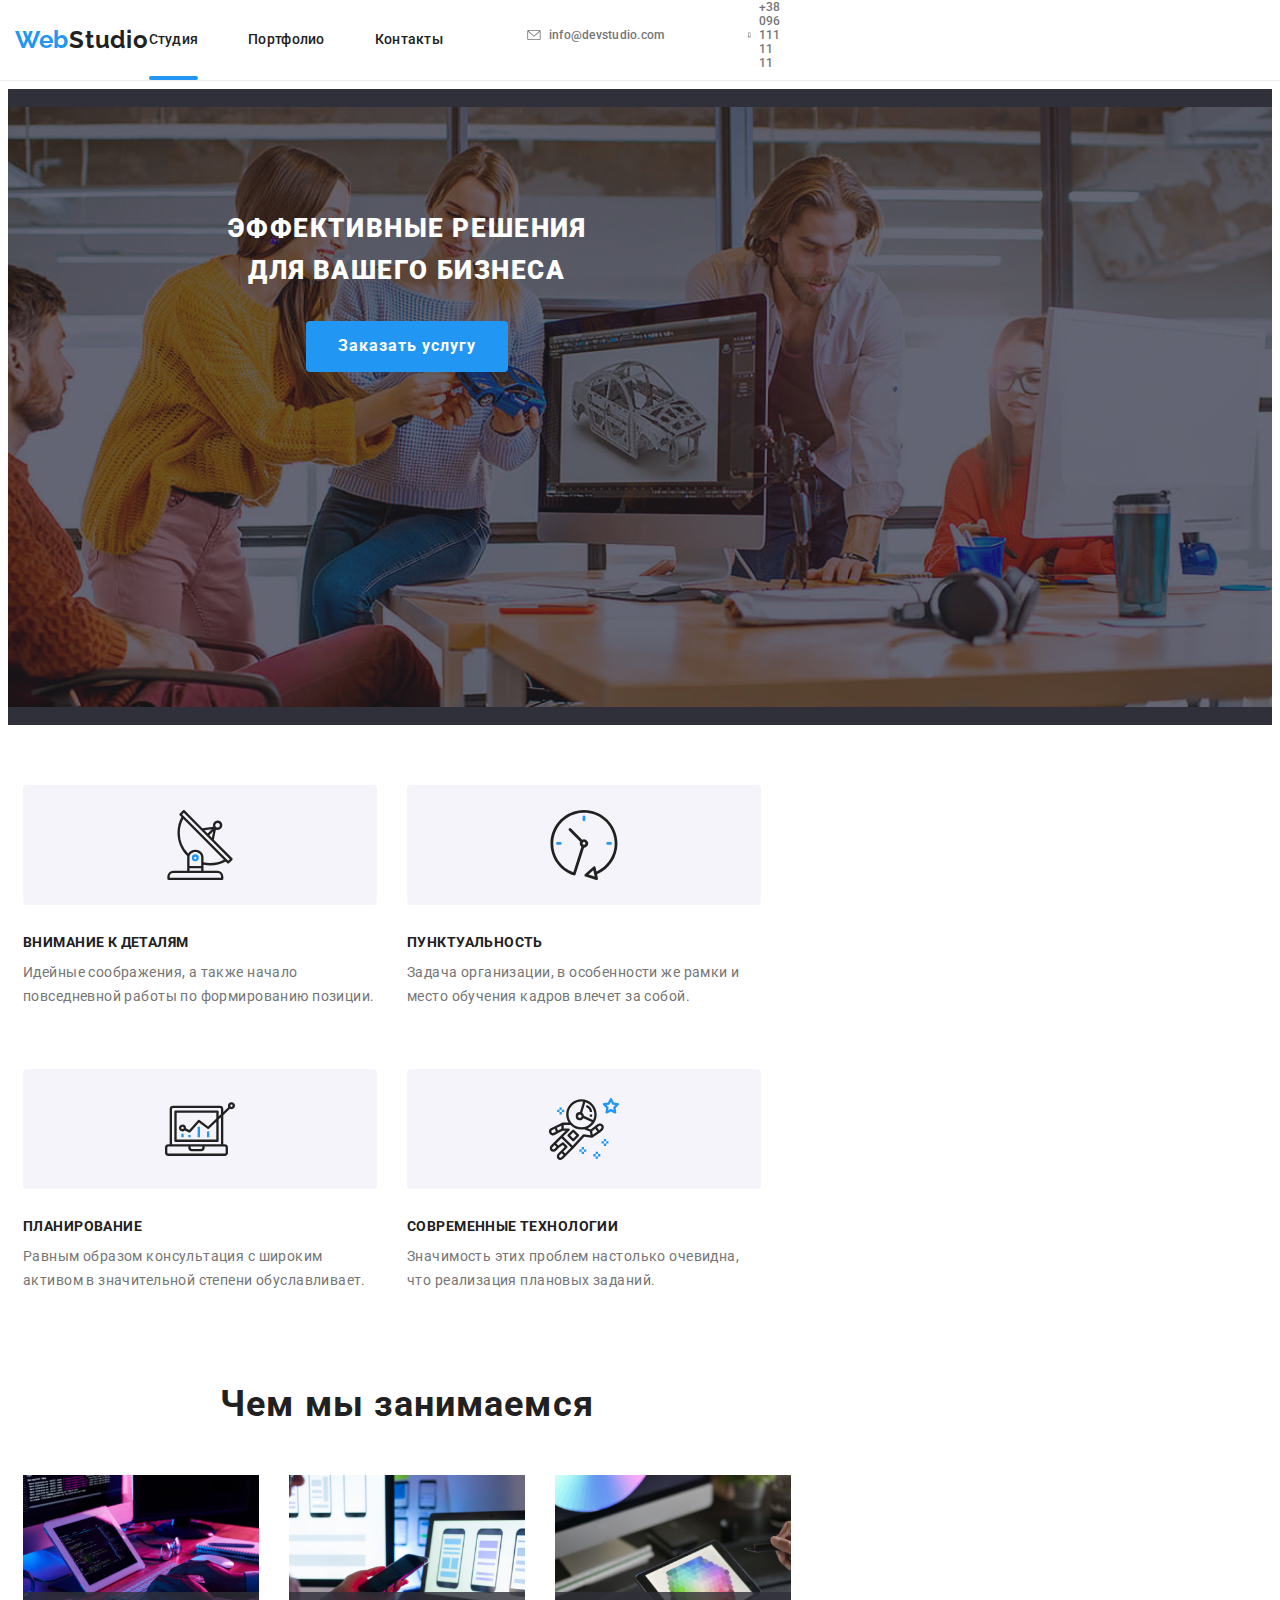
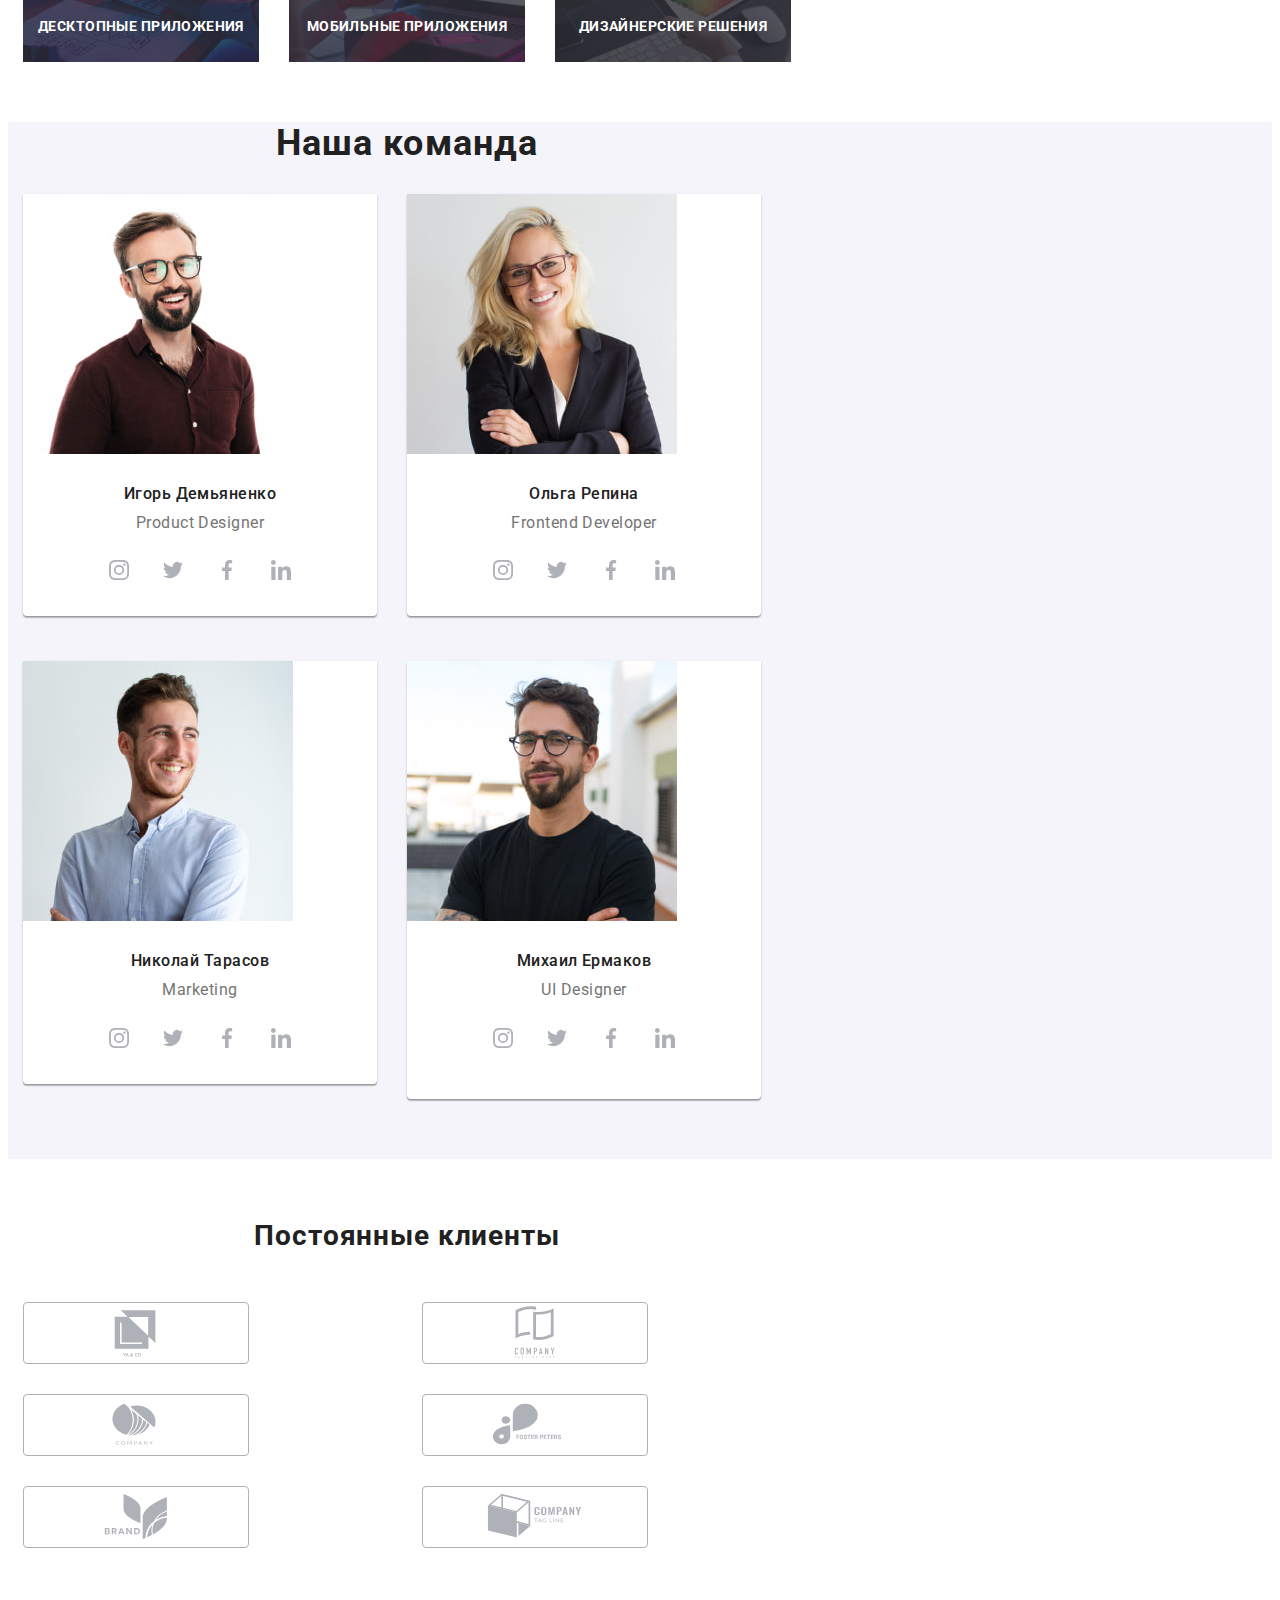
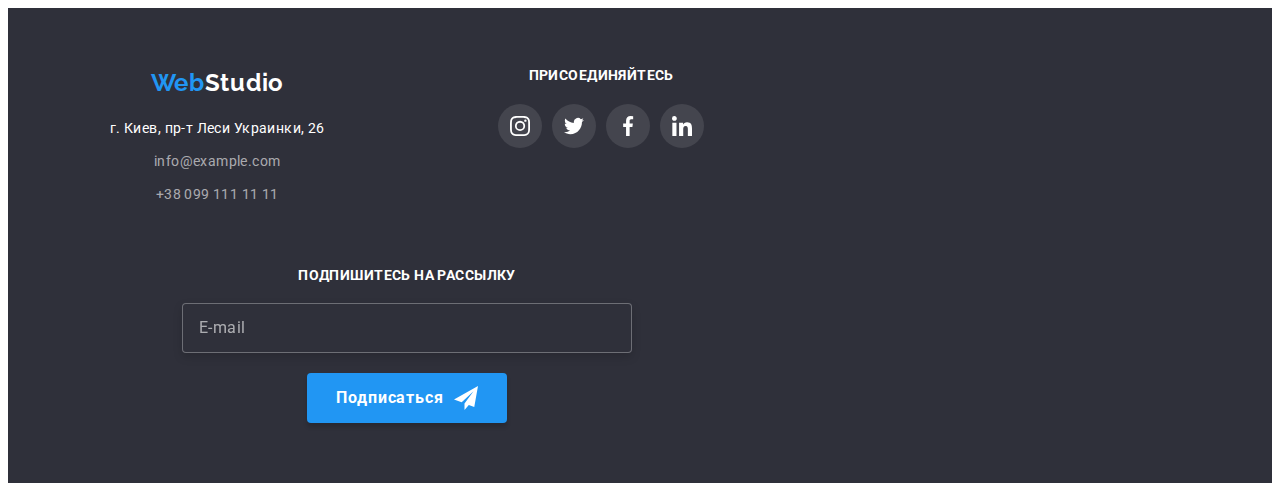
==== commit 87e8fbac: "добавляет скрипт моб меню" ====
--- a/index.html
+++ b/index.html
@@ -27,40 +27,56 @@
     <!--шапка-->
     <header class="header">
       <div class="container header__container">
-        <nav class="header__nav">
+         <nav class="header__nav">
             <a class="logo link header__logo" href="./index.html">
                   Web<span class="logo-accent">Studio</span>
             </a>
-             <ul class="nav-list">
-               <li class="nav-list__item">
-                  <a class="nav-list__link link nav-list__link--current" href="./index.html">Студия</a> 
-               </li>
-               <li class="nav-list__item">
-                  <a class="nav-list__link link" href="./portfolio.html">Портфолио</a> 
-               </li> 
-               <li class="nav-list__item">
-                   <a class="nav-list__link link" href="#contacts">Контакты</a>
-               </li> 
-             </ul>
-        </nav>
-        <ul class="contact-list">
-            <li class="contact-list__item">
-                <a class="contact-link link" href="mailto:info@devstudio.com">
-                  <svg class="contact-link__icon--mail" width="" height="">
-                    <use href="./images/icon/sprite-all.svg#icon-mail-envelope"></use>
-                  </svg>
-                  info@devstudio.com
-                </a>
-            </li>
-            <li class="contact-list__item">
-                <a class="contact-link link" href="tel:+380961111111">
-                  <svg class="contact-link__icon--phon" width="" height="">
-                    <use href="./images/icon/sprite-all.svg#icon-smartphone"></use>
-                  </svg>  
-                  +38 096 111 11 11
-                </a>
-            </li>
-        </ul>
+
+            <button 
+              type="button"
+              class="header-button is-active"
+              aria-expanded="false"
+              aria-controls="nav-container"
+              data-menu-button
+            >
+              <svg width="40" height="40" aria-label="Переключатель мобильного меню">
+                <use class="header-button__cross" href="./images/icon/sprite-all.svg#icon-close-burger"></use>
+                <use class="header-button__menu" href="./images/icon/sprite-all.svg#icon-menu-burger"></use>
+              </svg>
+            </button>
+
+             <div class="nav-container is-open" id="nav-container" data-menu>
+              <ul class="nav-list">
+                <li class="nav-list__item">
+                  <a class="nav-list__link link nav-list__link--current" href="./index.html">Студия</a>
+                </li>
+                <li class="nav-list__item">
+                  <a class="nav-list__link link" href="./portfolio.html">Портфолио</a>
+                </li>
+                <li class="nav-list__item">
+                  <a class="nav-list__link link" href="#contacts">Контакты</a>
+                </li>
+              </ul>
+         </nav>
+              <ul class="contact-list">
+                <li class="contact-list__item">
+                  <a class="contact-link link" href="mailto:info@devstudio.com">
+                    <svg class="contact-link__icon--mail" width="" height="">
+                      <use href="./images/icon/sprite-all.svg#icon-mail-envelope"></use>
+                    </svg>
+                    info@devstudio.com
+                  </a>
+                </li>
+                <li class="contact-list__item">
+                  <a class="contact-link link" href="tel:+380961111111">
+                    <svg class="contact-link__icon--phon" width="" height="">
+                      <use href="./images/icon/sprite-all.svg#icon-smartphone"></use>
+                    </svg>
+                    +38 096 111 11 11
+                  </a>
+                </li>
+              </ul>
+            </div>
       </div>
     </header>
     
@@ -521,5 +537,6 @@
 
     <script src="./js/modal.js"></script>
 
+    <script src="./js/mobile-menu.js"></script>
   </body>
 </html> --- a/css/main.min.css
+++ b/css/main.min.css
@@ -1,3 +1,3 @@
 :root{--main-font: 'Roboto', sans-serif;--logo-font: 'Raleway', sans-serif;--accent-txt-cl: #ffffff;--primary-txt-cl: #757575;--footer-txt-cl: rgba(255, 255, 255, 0.6);--title-txt-cl: #212121;--secondary-txt-cl: #2196f3;--main-bg-cl: #2f303a;--section-bg-cl: #f5f4fa;--top-border-cl: #ececec;--border-cl: #eeeeee;--icon-color: #afb1b8;--footer-bg-icon: rgba(255, 255, 255, 0.1);--about-element-cl: rgba(47, 48, 58, 0.8);--overlay-color: rgba(33, 150, 243, 0.9);--backdrop-cl: rgba(0, 0, 0, 0.2);--time-change: 250ms;--time-steps: cubic-bezier(0.4, 0, 0.2, 1)
-}.visually-hidden{position:absolute;width:1px;height:1px;margin:-1px;border:0;padding:0;white-space:nowrap;clip-path:inset(100%);clip:rect(0 0 0 0);overflow:hidden}h1,h2,h3,h4,p{margin-top:0;margin-bottom:0}h1:last-child,h2:last-child,h3:last-child,h4:last-child,p{margin-bottom:0}ul{padding-left:0;margin-top:0;margin-bottom:0;list-style:none}.link{text-decoration:none}.body{font-family:var(--main-font);font-size:14px;line-height:1.71;letter-spacing:0.03em;background-color:var(--accent-txt-cl);color:var(--primary-txt-cl)}.section{padding:60px 0px}img{display:block;height:auto;max-width:100%}.pointer{cursor:pointer}.hero__btn{display:flex;align-items:center;text-align:center;margin-left:auto;margin-right:auto;padding:10px 32px;font-family:var(--main-font);font-weight:700;font-size:16px;line-height:1.9;border-radius:4px;border:transparent;letter-spacing:0.06em;color:var(--accent-txt-cl);background-color:var(--secondary-txt-cl)}.container{padding-left:15px;padding-right:15px;margin-left:auto;margin-right:auto}@media screen and (min-width: 480px){.container{width:480px}}@media screen and (min-width: 768px){.container{width:768px;margin-left:0}}.subtitle{font-weight:700;letter-spacing:0.03em;color:var(--title-txt-cl)}.descr{font-weight:400}.logo{font-family:var(--logo-font);font-weight:700;font-size:24px;line-height:1.17;letter-spacing:0.03em;color:var(--secondary-txt-cl)}.header__logo{margin-right:88px}.logo-accent{letter-spacing:0.03em;color:var(--title-txt-cl)}.header{position:fixed;z-index:2;top:0;left:0;width:100%;min-height:60px;border-bottom:1px solid var(--top-border-cl);background-color:var(--accent-txt-cl)}@media screen and (min-width: 768px){.header__container{display:flex;align-items:center;min-height:80px}}.header__nav{display:flex;align-items:center}@media screen and (min-width: 768px){.nav-list{display:flex}}.nav-list__item{position:relative;margin-right:50px}.nav-list__item:last-child{margin-right:0}.nav-list__link{display:block;padding:32px 0px;font-weight:500;font-size:14px;line-height:1.14;letter-spacing:0.02em;color:var(--title-txt-cl);transition-property:color;transition-duration:var(--time-change);transition-timing-function:var(--time-steps);transition-delay:100ms}.nav-list__link:hover,.nav-list__link:focus{color:var(--secondary-txt-cl)}.nav-list__link--current::after{content:'';position:absolute;left:0px;bottom:0px;display:block;width:100%;height:4px;background:var(--secondary-txt-cl);border-radius:2px}@media screen and (min-width: 768px){.contact-list .contact-link{font-family:var(--main-font);font-weight:500;font-size:12px;line-height:1.17;letter-spacing:0.02em}}@media screen and (min-width: 768px){.contact-list__item{margin-left:84px;margin-bottom:10px}}.contact-link{display:flex;align-items:center;font-weight:500;font-size:14px;line-height:1.14;letter-spacing:0.02em;color:var(--primary-txt-cl);transition-property:color;transition-duration:var(--time-change);transition-timing-function:var(--time-steps);transition-delay:100ms}.contact-link:hover,.contact-link:focus{color:var(--secondary-txt-cl)}.contact-link__icon--mail{margin-right:8px;fill:currentColor;width:14px;height:10px}.contact-link__icon--phon{margin-right:8px;width:10px;height:14px}.hero{min-width:480px;max-height:400px;margin-left:auto;margin-right:auto;padding-top:118px;padding-bottom:118px;background-color:var(--main-bg-cl)}.hero__title{width:360px;margin-left:auto;margin-right:auto;margin-bottom:30px;align-items:center;font-weight:900;font-size:26px;line-height:1.62;text-align:center;letter-spacing:0.06em;text-transform:uppercase;color:var(--accent-txt-cl)}@media screen and (min-width: 768px){.benefits-list{display:flex;flex-wrap:wrap;margin:-15px}}@media screen and (min-width: 768px){.benefits-list__item{width:354px;margin:15px}}.benefits-list__container{display:flex;justify-content:center;align-items:center;margin-bottom:30px;width:450px;height:120px;background:var(--section-bg-cl);border-radius:4px}@media screen and (min-width: 768px){.benefits-list__container{width:354px;height:120px}}.benefits-list__icon{width:70px;height:70px}.benefits-list__title{min-width:480px;margin-bottom:10px;font-size:14px;line-height:1.14;text-align:center;letter-spacing:0.03em;text-transform:uppercase}@media screen and (min-width: 768px){.benefits-list__title{text-align:left}}.benefits-list__description{font-size:14px;line-height:1.71;letter-spacing:0.03em;margin-bottom:30px}.about{padding-top:0px}@media screen and (min-width: 768px){.about{display:none}}.about-list{display:flex}.about-list__item{position:relative}.about-list__item:not(:last-child){margin-right:30px}.about-list__label{position:absolute;display:flex;align-items:center;justify-content:center;bottom:0;right:0;width:100%;height:70px;font-family:var(--main-font);font-weight:700;font-size:14px;line-height:1.14;letter-spacing:0.03em;text-transform:uppercase;color:var(--accent-txt-cl);background-color:var(--about-element-cl)}.about-title{margin-bottom:50px;font-weight:700;font-size:36px;line-height:1.17;text-align:center;letter-spacing:0.03em;color:var(--title-txt-cl)}.team{min-width:480px;padding-top:0px;background-color:var(--section-bg-cl)}.team-title{margin-bottom:50px;font-weight:700;font-size:36px;line-height:1.17;text-align:center;letter-spacing:0.03em;color:var(--title-txt-cl)}@media screen and (min-width: 768px){.team-title{margin-bottom:30px}}@media screen and (min-width: 768px){.team-list{display:flex;flex-wrap:wrap;margin:-15px}}.team-list__item{background-color:var(--accent-txt-cl);box-shadow:0px 1px 3px rgba(0,0,0,0.12),0px 1px 1px rgba(0,0,0,0.14),0px 2px 1px rgba(0,0,0,0.2);border-radius:0px 0px 4px 4px}.team-list__item:not(:last-child){margin-bottom:30px}@media screen and (min-width: 768px){.team-list__item{width:354px;margin:15px}}.team-list__wrapper{padding-top:30px;padding-bottom:30px}@media screen and (min-width: 768px){.team-list__wrapper{padding-bottom:24px}}.team-list__title{margin-bottom:10px;font-weight:500;font-size:16px;line-height:1.19;text-align:center;letter-spacing:0.03em;color:var(--title-txt-cl)}.team-list__descr{margin-bottom:16px;font-weight:400;font-size:16px;line-height:1.19;text-align:center;letter-spacing:0.03em}.social-list{display:flex;justify-content:center}.social-item:not(:last-child){margin-right:10px}.social-link{display:flex;align-items:center;justify-content:center;width:44px;height:44px;border-radius:50px;fill:var(--icon-color);transition-property:background-color, fill;transition-duration:var(--time-change);transition-timing-function:var(--time-steps);transition-delay:100ms}.social-link:hover,.social-link:focus{background-color:var(--secondary-txt-cl);fill:var(--accent-txt-cl)}.social-icon{width:20px;height:20px}.client-title{margin-bottom:50px;font-weight:700;font-size:28px;line-height:1.18;text-align:center;letter-spacing:0.03em;color:var(--title-txt-cl)}.client-list{display:flex;flex-wrap:wrap;margin:-15px}.client-link{display:flex;align-items:center;justify-content:center;width:210px;height:92px;fill:var(--icon-color);border:1px solid var(--icon-color);box-sizing:border-box;border-radius:4px;transition-property:fill, border;transition-duration:var(--time-change);transition-timing-function:var(--time-steps);transition-delay:100ms}@media screen and (min-width: 768px){.client-link{width:226px}}.client-link:hover,.client-link:focus{fill:var(--secondary-txt-cl);border:1px solid var(--secondary-txt-cl)}.client-item{margin:15px}.client-icon{width:106px;height:60px}.work-list{display:flex;margin-left:auto;margin-right:auto;margin-bottom:40px}@media screen and (max-width: 767px){.work-list{flex-wrap:wrap}}@media screen and (min-width: 768px){.work-list{justify-content:center}}.work-item-btn:not(:last-child){margin-right:8px}.work-item-btn:nth-child(-n+3){margin-bottom:15px}.work-btn{border:transparent;border-radius:4px;padding:6px 22px;font-family:var(--main-font);font-weight:500;font-size:16px;line-height:1.62;text-align:center;letter-spacing:0.03em;color:var(--title-txt-cl);background-color:var(--section-bg-cl);transition-property:background-color, color, box-shadow;transition-duration:var(--time-change);transition-timing-function:var(--time-steps);transition-delay:100ms}.work-btn:hover,.work-btn:focus{background-color:var(--secondary-txt-cl);color:var(--accent-txt-cl);box-shadow:0px 3px 1px rgba(0,0,0,0.1),0px 1px 2px rgba(0,0,0,0.08),0px 2px 2px rgba(0,0,0,0.12)}@media screen and (min-width: 768px){.list-pic{display:flex;flex-wrap:wrap;margin:-15px}}@media screen and (max-width: 767px){.list-pic__item:not(:last-child){margin-bottom:30px}}@media screen and (min-width: 768px){.list-pic__item{flex-basis:calc((100% - 2 * 30px) / 2);margin:15px}}.list-pic__link{display:block;transition-property:box-shadow;transition-duration:var(--time-change);transition-timing-function:var(--time-steps);transition-delay:100ms}.list-pic__link:hover,.list-pic__link:focus{box-shadow:0px 1px 1px rgba(0,0,0,0.12),0px 4px 4px rgba(0,0,0,0.06),1px 4px 6px rgba(0,0,0,0.16)}.work-text-wrapper{height:100%;padding-top:20px;padding-right:24px;padding-bottom:20px;padding-left:24px;background:var(--accent-txt-cl);border-right:1px solid var(--border-cl);border-bottom:1px solid var(--border-cl);border-left:1px solid var(--border-cl)}.work-title{margin-bottom:4px;font-weight:700;font-size:18px;line-height:2;letter-spacing:0.06em;color:var(--title-txt-cl)}.work-descr{font-weight:400;font-size:16px;line-height:1.87;letter-spacing:0.03em;color:var(--primary-txt-cl)}.list-pic__thumb{position:relative;overflow:hidden}.overlay-thumb{position:absolute;top:0px;left:0px;width:100%;height:100%;padding:63px 24px;transform:translateY(100%);transition:transform var(--time-change) var(--time-steps);background:var(--overlay-color)}.list-pic__link:hover .overlay-thumb,.list-pic__link:focus .overlay-thumb{transform:translateY(0)}.overlay-thumb__txt{font-family:var(--main-font);font-weight:400;font-size:18px;line-height:1.56;letter-spacing:0.03em;color:var(--accent-txt-cl)}.footer{display:block;min-width:480px;max-height:603px;padding-top:60px;padding-bottom:60px;background-color:var(--main-bg-cl)}@media screen and (min-width: 768px){.footer-container__position{display:flex;align-items:center;justify-content:space-around;margin-bottom:60px}}.join-wrapper{text-align:center;margin-top:60px}@media screen and (min-width: 768px){.join-wrapper{margin-top:0px}}.footer-title{margin-bottom:20px;font-weight:700;font-size:14px;line-height:1.14;text-transform:uppercase;color:var(--accent-txt-cl)}.address-item{margin-bottom:9px}.address-item:last-child{margin-bottom:0px}.address-item .address-link{display:block;text-align:center;font-family:var(--main-font);font-style:normal;font-weight:400;font-size:14px;line-height:1.71;letter-spacing:0.03em;color:var(--accent-txt-cl)}.address-link-contact{display:block;text-align:center;font-style:normal;color:var(--footer-txt-cl)}.join-list{display:flex;justify-content:center;margin-bottom:60px}.join-item:not(:last-child){margin-right:10px}.footer-social-link{display:inline-flex;align-items:center;justify-content:center;width:44px;height:44px;border-radius:50%;background-color:var(--footer-bg-icon);fill:var(--accent-txt-cl);transition-property:background-color, fill;transition-duration:var(--time-change);transition-timing-function:var(--time-steps);transition-delay:100ms}.footer-social-link:hover,.footer-social-link:focus{background-color:var(--secondary-txt-cl)}.container-logo{margin-bottom:20px}.footer-logo{display:block;font-family:var(--logo-font);font-weight:700;font-size:24px;line-height:1.17;text-align:center;letter-spacing:0.03em;color:var(--secondary-txt-cl)}.footer-logo-accent{color:var(--accent-txt-cl)}.mailing-button{display:flex;align-items:center;justify-content:center;margin-left:auto;margin-right:auto;width:200px;height:50px;padding:0px;border:transparent;background-color:var(--secondary-txt-cl);box-shadow:0px 4px 4px rgba(0,0,0,0.15);border-radius:4px}.mailing-txt{margin-right:10px;font-family:var(--main-font);font-weight:700;font-size:16px;line-height:1.88;letter-spacing:0.06em;color:var(--accent-txt-cl)}.mailing-icon{width:24px;height:24px;fill:var(--accent-txt-cl)}.mailing-title{display:block;margin-bottom:20px;font-family:var(--main-font);font-weight:700;font-size:14px;line-height:1.14;text-align:center;letter-spacing:0.03em;text-transform:uppercase;color:var(--accent-txt-cl)}.form-input{width:450px;height:50px;margin-bottom:20px;padding:15px 16px;border:1px solid rgba(255,255,255,0.3);box-sizing:border-box;filter:drop-shadow(0px 4px 4px rgba(0,0,0,0.15));border-radius:4px;background-color:var(--main-bg-cl);outline:none}.form-input::placeholder{font-family:var(--main-font);font-weight:400;font-size:16px;line-height:1.25;letter-spacing:0.03em;color:var(--footer-txt-cl)}.form-input:focus{border-color:var(--secondary-txt-cl)}@media screen and (min-width: 768px){.form-input{display:block;margin-left:auto;margin-right:auto}}.backdrop{position:fixed;z-index:3;top:0;left:0;width:100%;height:100%;background-color:var(--backdrop-cl)}.backdrop.is-hidden{opacity:0;pointer-events:none;transition:opacity var(--time-change) var(--time-steps)}.backdrop.is-hidden .modal{transform:translate(-50%, -50%) scale(0.8)}.modal{position:absolute;top:50%;left:48%;width:450px;height:609px;background-color:var(--accent-txt-cl);box-shadow:0px 1px 3px rgba(0,0,0,0.12),0px 1px 1px rgba(0,0,0,0.14),0px 2px 1px rgba(0,0,0,0.2);border-radius:4px;transform:translate(-50%, -50%) scale(1);transition:transform var(--time-change) var(--time-steps)}.call-form{padding:40px}.form-contents{display:block;margin-bottom:12px;font-family:var(--main-font);font-weight:700;font-size:20px;line-height:1.5;text-align:center;letter-spacing:0.03em;color:var(--title-txt-cl)}.form-group{display:flex;flex-direction:column;margin-bottom:10px}.label{margin-bottom:4px;font-weight:400;font-size:12px;line-height:1.17;letter-spacing:0.01em}.input-wrapper{position:relative}.call-input{padding:12px 12px 12px 42px;width:100%;height:40px;outline:none;border:1px solid rgba(33,33,33,0.2);box-sizing:border-box;border-radius:4px}.call-input:focus+.icon-call,.call-input:hover{fill:var(--secondary-txt-cl);border-color:var(--secondary-txt-cl)}.icon-call{position:absolute;top:14px;left:15px}.form-comment{margin-bottom:20px}.agreement{display:flex;align-items:center;justify-content:center;margin-bottom:30px}.agreement-label{display:flex;align-items:center;justify-content:center}.clos-modal{position:absolute;right:8px;top:8px;width:30px;height:30px;background-color:var(--accent-txt-cl);border:1px solid rgba(0,0,0,0.1);box-sizing:border-box;border-radius:50%}.clos-modal:hover,.clos-modal:focus{fill:var(--secondary-txt-cl)}.clos-icon{width:11px;height:11px}.call-sabmit{display:block;border:transparent;margin-left:auto;margin-right:auto;width:200px;height:50px;font-family:var(--main-font);font-weight:700;font-size:16px;line-height:1.88;letter-spacing:0.06em;color:var(--accent-txt-cl);background:var(--secondary-txt-cl);box-shadow:0px 4px 4px rgba(0,0,0,0.15);border-radius:4px}.agreement-label__checkbox{position:absolute;width:1px;height:1px;margin:-1px;border:0;padding:0;white-space:nowrap;clip-path:inset(100%);clip:rect(0 0 0 0);overflow:hidden}.agreement-label__icon{margin-right:7px;border:1.2px solid var(--title-txt-cl);border-radius:2px;fill:var(--accent-txt-cl)}.agreement-label__checkbox:checked+.agreement-label__icon{background-color:var(--secondary-txt-cl);border-radius:2px;border-color:transparent}.agreement-label__txt{font-family:var(--main-font);font-weight:400;font-size:12px;line-height:1.17;letter-spacing:0.03em;color:var(--primary-txt-cl)}textarea{display:block;resize:none;padding:12px 16px;width:100%;height:120px;outline:none;border:1px solid rgba(33,33,33,0.2);box-sizing:border-box;border-radius:4px}textarea:focus,textarea:hover{border-color:var(--secondary-txt-cl)}
+}.visually-hidden{position:absolute;width:1px;height:1px;margin:-1px;border:0;padding:0;white-space:nowrap;clip-path:inset(100%);clip:rect(0 0 0 0);overflow:hidden}h1,h2,h3,h4,p{margin-top:0;margin-bottom:0}h1:last-child,h2:last-child,h3:last-child,h4:last-child,p{margin-bottom:0}ul{padding-left:0;margin-top:0;margin-bottom:0;list-style:none}.link{text-decoration:none}.body{font-family:var(--main-font);font-size:14px;line-height:1.71;letter-spacing:0.03em;background-color:var(--accent-txt-cl);color:var(--primary-txt-cl)}.section{padding:60px 0px}img{display:block;height:auto;max-width:100%}.pointer{cursor:pointer}.hero__btn{display:flex;align-items:center;text-align:center;margin-left:auto;margin-right:auto;padding:10px 32px;font-family:var(--main-font);font-weight:700;font-size:16px;line-height:1.9;border-radius:4px;border:transparent;letter-spacing:0.06em;color:var(--accent-txt-cl);background-color:var(--secondary-txt-cl)}.container{padding-left:15px;padding-right:15px;margin-left:auto;margin-right:auto}@media screen and (min-width: 480px){.container{width:480px}}@media screen and (min-width: 768px){.container{width:768px;margin-left:0}}.subtitle{font-weight:700;letter-spacing:0.03em;color:var(--title-txt-cl)}.descr{font-weight:400}.logo{font-family:var(--logo-font);font-weight:700;font-size:24px;line-height:1.17;letter-spacing:0.03em;color:var(--secondary-txt-cl)}.logo-accent{letter-spacing:0.03em;color:var(--title-txt-cl)}@media screen and (min-width: 768px){.header-button{display:none}}@media screen and (max-width: 767px){.header-button{display:inline-flex;margin:0;padding:0;border:none;background-color:transparent}.header-button .header-button__cross{display:none}.header-button.is-active .header-button__menu{display:none}.header-button.is-active .header-button__cross{display:block}}@media screen and (min-width: 768px){.nav-container{display:flex;text-align:center}}@media screen and (max-width: 767px){.nav-container{position:absolute;display:block;top:100%;left:0%;width:100vh;padding:10px 15px;background-color:var(--accent-txt-cl)}.nav-container.is-open{display:none}}@media screen and (min-width: 768px){.nav-list{display:flex}}.nav-list__item{position:relative;margin-right:50px}.nav-list__item:last-child{margin-right:0}.nav-list__link{display:block;padding:32px 0px;font-weight:500;font-size:14px;line-height:1.14;letter-spacing:0.02em;color:var(--title-txt-cl);transition-property:color;transition-duration:var(--time-change);transition-timing-function:var(--time-steps);transition-delay:100ms}.nav-list__link:hover,.nav-list__link:focus{color:var(--secondary-txt-cl)}.nav-list__link--current::after{content:'';position:absolute;left:0px;bottom:0px;display:block;width:100%;height:4px;background:var(--secondary-txt-cl);border-radius:2px}@media screen and (min-width: 1200px){.contact-list{display:flex;align-items:center;margin-left:auto}}@media screen and (min-width: 768px){.contact-list .contact-link{font-family:var(--main-font);font-weight:500;font-size:12px;line-height:1.17;letter-spacing:0.02em}}@media screen and (min-width: 768px){.contact-list__item{margin-left:84px;margin-bottom:10px}}.header{position:fixed;z-index:99;top:0;left:0;width:100%;border-bottom:1px solid var(--top-border-cl);background-color:var(--accent-txt-cl)}@media screen and (max-width: 767px){.header{height:60px}}@media screen and (max-width: 767px){.header__container{position:relative}}@media screen and (min-width: 768px){.header__container{display:flex;align-items:center;min-height:80px}}.header__nav{display:flex;align-items:center}.contact-link{display:flex;align-items:center;font-weight:500;font-size:14px;line-height:1.14;letter-spacing:0.02em;color:var(--primary-txt-cl);transition-property:color;transition-duration:var(--time-change);transition-timing-function:var(--time-steps);transition-delay:100ms}.contact-link:hover,.contact-link:focus{color:var(--secondary-txt-cl)}.contact-link__icon--mail{margin-right:8px;fill:currentColor;width:14px;height:10px}.contact-link__icon--phon{margin-right:8px;width:10px;height:14px}.hero{min-width:480px;min-height:400px;margin-left:auto;margin-right:auto;padding-top:118px;padding-bottom:118px;background-color:var(--main-bg-cl)}@media screen and (min-width: 1200px){.hero{max-width:1600px;background-image:linear-gradient(to right, rgba(47,48,58,0.4), rgba(47,48,58,0.4)),url(../images/hero/hero-img.jpg);background-repeat:no-repeat;background-position:center}}.hero__title{max-width:360px;margin-left:auto;margin-right:auto;margin-bottom:30px;align-items:center;font-weight:900;font-size:26px;line-height:1.62;text-align:center;letter-spacing:0.06em;text-transform:uppercase;color:var(--accent-txt-cl)}@media screen and (min-width: 768px){.benefits-list{display:flex;flex-wrap:wrap;margin:-15px}}.benefits-list__item{width:450px}@media screen and (min-width: 768px){.benefits-list__item{width:354px;margin:15px}}.benefits-list__container{display:flex;justify-content:center;align-items:center;margin-bottom:30px;width:450px;height:120px;background:var(--section-bg-cl);border-radius:4px}@media screen and (min-width: 768px){.benefits-list__container{width:354px;height:120px}}.benefits-list__icon{width:70px;height:70px}.benefits-list__title{min-width:450px;margin-bottom:10px;font-size:14px;line-height:1.14;text-align:center;letter-spacing:0.03em;text-transform:uppercase}@media screen and (min-width: 768px){.benefits-list__title{text-align:left}}.benefits-list__description{font-size:14px;line-height:1.71;letter-spacing:0.03em;margin-bottom:30px}.about{padding-top:0px}@media screen and (max-width: 1140px){.about{display:none}}.about-list{display:flex}.about-list__item{position:relative}.about-list__item:not(:last-child){margin-right:30px}.about-list__label{position:absolute;display:flex;align-items:center;justify-content:center;bottom:0;right:0;width:100%;height:70px;font-family:var(--main-font);font-weight:700;font-size:14px;line-height:1.14;letter-spacing:0.03em;text-transform:uppercase;color:var(--accent-txt-cl);background-color:var(--about-element-cl)}.about-title{margin-bottom:50px;font-weight:700;font-size:36px;line-height:1.17;text-align:center;letter-spacing:0.03em;color:var(--title-txt-cl)}.team{min-width:480px;padding-top:0px;background-color:var(--section-bg-cl)}.team-title{margin-bottom:50px;font-weight:700;font-size:36px;line-height:1.17;text-align:center;letter-spacing:0.03em;color:var(--title-txt-cl)}@media screen and (min-width: 768px){.team-title{margin-bottom:30px}}@media screen and (min-width: 768px){.team-list{display:flex;flex-wrap:wrap;margin:-15px}}.team-list__item{background-color:var(--accent-txt-cl);box-shadow:0px 1px 3px rgba(0,0,0,0.12),0px 1px 1px rgba(0,0,0,0.14),0px 2px 1px rgba(0,0,0,0.2);border-radius:0px 0px 4px 4px}.team-list__item:not(:last-child){margin-bottom:30px}@media screen and (min-width: 768px){.team-list__item{width:354px;margin:15px}}.team-list__wrapper{padding-top:30px;padding-bottom:30px}@media screen and (min-width: 768px){.team-list__wrapper{padding-bottom:24px}}.team-list__title{margin-bottom:10px;font-weight:500;font-size:16px;line-height:1.19;text-align:center;letter-spacing:0.03em;color:var(--title-txt-cl)}.team-list__descr{margin-bottom:16px;font-weight:400;font-size:16px;line-height:1.19;text-align:center;letter-spacing:0.03em}.social-list{display:flex;justify-content:center}.social-item:not(:last-child){margin-right:10px}.social-link{display:flex;align-items:center;justify-content:center;width:44px;height:44px;border-radius:50px;fill:var(--icon-color);transition-property:background-color, fill;transition-duration:var(--time-change);transition-timing-function:var(--time-steps);transition-delay:100ms}.social-link:hover,.social-link:focus{background-color:var(--secondary-txt-cl);fill:var(--accent-txt-cl)}.social-icon{width:20px;height:20px}.client-title{margin-bottom:50px;font-weight:700;font-size:28px;line-height:1.18;text-align:center;letter-spacing:0.03em;color:var(--title-txt-cl)}.client-list{display:flex;flex-wrap:wrap;margin:-15px}.client-item{flex-basis:calc((100% - 4 * 15px) / 2);margin:15px}.client-link{display:flex;align-items:center;justify-content:center;fill:var(--icon-color);border:1px solid var(--icon-color);box-sizing:border-box;border-radius:4px;transition-property:fill, border;transition-duration:var(--time-change);transition-timing-function:var(--time-steps);transition-delay:100ms}@media screen and (min-width: 768px){.client-link{width:226px}}.client-link:hover,.client-link:focus{fill:var(--secondary-txt-cl);border:1px solid var(--secondary-txt-cl)}.client-icon{width:106px;height:60px}.work-list{display:flex;margin-left:auto;margin-right:auto;margin-bottom:40px}@media screen and (max-width: 767px){.work-list{flex-wrap:wrap}}@media screen and (min-width: 768px){.work-list{justify-content:center}}.work-item-btn:not(:last-child){margin-right:8px}.work-item-btn:nth-child(-n+3){margin-bottom:15px}.work-btn{border:transparent;border-radius:4px;padding:6px 22px;font-family:var(--main-font);font-weight:500;font-size:16px;line-height:1.62;text-align:center;letter-spacing:0.03em;color:var(--title-txt-cl);background-color:var(--section-bg-cl);transition-property:background-color, color, box-shadow;transition-duration:var(--time-change);transition-timing-function:var(--time-steps);transition-delay:100ms}.work-btn:hover,.work-btn:focus{background-color:var(--secondary-txt-cl);color:var(--accent-txt-cl);box-shadow:0px 3px 1px rgba(0,0,0,0.1),0px 1px 2px rgba(0,0,0,0.08),0px 2px 2px rgba(0,0,0,0.12)}@media screen and (min-width: 768px){.list-pic{display:flex;flex-wrap:wrap;margin:-15px}}@media screen and (max-width: 767px){.list-pic__item:not(:last-child){margin-bottom:30px}}@media screen and (min-width: 768px){.list-pic__item{flex-basis:calc((100% - 2 * 30px) / 2);margin:15px}}.list-pic__link{display:block;transition-property:box-shadow;transition-duration:var(--time-change);transition-timing-function:var(--time-steps);transition-delay:100ms}.list-pic__link:hover,.list-pic__link:focus{box-shadow:0px 1px 1px rgba(0,0,0,0.12),0px 4px 4px rgba(0,0,0,0.06),1px 4px 6px rgba(0,0,0,0.16)}.work-text-wrapper{height:100%;padding-top:20px;padding-right:24px;padding-bottom:20px;padding-left:24px;background:var(--accent-txt-cl);border-right:1px solid var(--border-cl);border-bottom:1px solid var(--border-cl);border-left:1px solid var(--border-cl)}.work-title{margin-bottom:4px;font-weight:700;font-size:18px;line-height:2;letter-spacing:0.06em;color:var(--title-txt-cl)}.work-descr{font-weight:400;font-size:16px;line-height:1.87;letter-spacing:0.03em;color:var(--primary-txt-cl)}.list-pic__thumb{position:relative;overflow:hidden}.overlay-thumb{position:absolute;top:0px;left:0px;width:100%;height:100%;padding:63px 24px;transform:translateY(100%);transition:transform var(--time-change) var(--time-steps);background:var(--overlay-color)}.list-pic__link:hover .overlay-thumb,.list-pic__link:focus .overlay-thumb{transform:translateY(0)}.overlay-thumb__txt{font-family:var(--main-font);font-weight:400;font-size:18px;line-height:1.56;letter-spacing:0.03em;color:var(--accent-txt-cl)}.footer{display:block;min-width:480px;max-height:603px;padding-top:60px;padding-bottom:60px;background-color:var(--main-bg-cl)}@media screen and (min-width: 768px){.footer-container__position{display:flex;align-items:center;justify-content:space-around;margin-bottom:60px}}.join-wrapper{text-align:center;margin-top:60px}@media screen and (min-width: 768px){.join-wrapper{margin-top:0px}}.footer-title{margin-bottom:20px;font-weight:700;font-size:14px;line-height:1.14;text-transform:uppercase;color:var(--accent-txt-cl)}.address-item{margin-bottom:9px}.address-item:last-child{margin-bottom:0px}.address-item .address-link{display:block;text-align:center;font-family:var(--main-font);font-style:normal;font-weight:400;font-size:14px;line-height:1.71;letter-spacing:0.03em;color:var(--accent-txt-cl)}.address-link-contact{display:block;text-align:center;font-style:normal;color:var(--footer-txt-cl)}.join-list{display:flex;justify-content:center;margin-bottom:60px}.join-item:not(:last-child){margin-right:10px}.footer-social-link{display:inline-flex;align-items:center;justify-content:center;width:44px;height:44px;border-radius:50%;background-color:var(--footer-bg-icon);fill:var(--accent-txt-cl);transition-property:background-color, fill;transition-duration:var(--time-change);transition-timing-function:var(--time-steps);transition-delay:100ms}.footer-social-link:hover,.footer-social-link:focus{background-color:var(--secondary-txt-cl)}.container-logo{margin-bottom:20px}.footer-logo{display:block;font-family:var(--logo-font);font-weight:700;font-size:24px;line-height:1.17;text-align:center;letter-spacing:0.03em;color:var(--secondary-txt-cl)}.footer-logo-accent{color:var(--accent-txt-cl)}.mailing-button{display:flex;align-items:center;justify-content:center;margin-left:auto;margin-right:auto;width:200px;height:50px;padding:0px;border:transparent;background-color:var(--secondary-txt-cl);box-shadow:0px 4px 4px rgba(0,0,0,0.15);border-radius:4px}.mailing-txt{margin-right:10px;font-family:var(--main-font);font-weight:700;font-size:16px;line-height:1.88;letter-spacing:0.06em;color:var(--accent-txt-cl)}.mailing-icon{width:24px;height:24px;fill:var(--accent-txt-cl)}.mailing-title{display:block;margin-bottom:20px;font-family:var(--main-font);font-weight:700;font-size:14px;line-height:1.14;text-align:center;letter-spacing:0.03em;text-transform:uppercase;color:var(--accent-txt-cl)}.form-input{width:450px;height:50px;margin-bottom:20px;padding:15px 16px;border:1px solid rgba(255,255,255,0.3);box-sizing:border-box;filter:drop-shadow(0px 4px 4px rgba(0,0,0,0.15));border-radius:4px;background-color:var(--main-bg-cl);outline:none}.form-input::placeholder{font-family:var(--main-font);font-weight:400;font-size:16px;line-height:1.25;letter-spacing:0.03em;color:var(--footer-txt-cl)}.form-input:focus{border-color:var(--secondary-txt-cl)}@media screen and (min-width: 768px){.form-input{display:block;margin-left:auto;margin-right:auto}}.backdrop{position:fixed;z-index:3;top:0;left:0;width:100%;height:100%;background-color:var(--backdrop-cl);overflow-y:scroll}.backdrop.is-hidden{opacity:0;pointer-events:none;transition:opacity var(--time-change) var(--time-steps)}.backdrop.is-hidden .modal{transform:translate(-50%, -50%) scale(0.8)}.modal{position:absolute;top:50%;left:48%;width:450px;height:609px;background-color:var(--accent-txt-cl);box-shadow:0px 1px 3px rgba(0,0,0,0.12),0px 1px 1px rgba(0,0,0,0.14),0px 2px 1px rgba(0,0,0,0.2);border-radius:4px;transform:translate(-50%, -50%) scale(1);transition:transform var(--time-change) var(--time-steps)}.call-form{padding:40px}.form-contents{display:block;margin-bottom:12px;font-family:var(--main-font);font-weight:700;font-size:20px;line-height:1.5;text-align:center;letter-spacing:0.03em;color:var(--title-txt-cl)}.form-group{display:flex;flex-direction:column;margin-bottom:10px}.label{margin-bottom:4px;font-weight:400;font-size:12px;line-height:1.17;letter-spacing:0.01em}.input-wrapper{position:relative}.call-input{padding:12px 12px 12px 42px;width:100%;height:40px;outline:none;border:1px solid rgba(33,33,33,0.2);box-sizing:border-box;border-radius:4px}.call-input:focus+.icon-call,.call-input:hover{fill:var(--secondary-txt-cl);border-color:var(--secondary-txt-cl)}.icon-call{position:absolute;top:14px;left:15px}.form-comment{margin-bottom:20px}.agreement{display:flex;align-items:center;justify-content:center;margin-bottom:30px}.agreement-label{display:flex;align-items:center;justify-content:center}.clos-modal{position:absolute;right:8px;top:8px;width:30px;height:30px;background-color:var(--accent-txt-cl);border:1px solid rgba(0,0,0,0.1);box-sizing:border-box;border-radius:50%}.clos-modal:hover,.clos-modal:focus{fill:var(--secondary-txt-cl)}.clos-icon{width:11px;height:11px}.call-sabmit{display:block;border:transparent;margin-left:auto;margin-right:auto;width:200px;height:50px;font-family:var(--main-font);font-weight:700;font-size:16px;line-height:1.88;letter-spacing:0.06em;color:var(--accent-txt-cl);background:var(--secondary-txt-cl);box-shadow:0px 4px 4px rgba(0,0,0,0.15);border-radius:4px}.agreement-label__checkbox{position:absolute;width:1px;height:1px;margin:-1px;border:0;padding:0;white-space:nowrap;clip-path:inset(100%);clip:rect(0 0 0 0);overflow:hidden}.agreement-label__icon{margin-right:7px;border:1.2px solid var(--title-txt-cl);border-radius:2px;fill:var(--accent-txt-cl)}.agreement-label__checkbox:checked+.agreement-label__icon{background-color:var(--secondary-txt-cl);border-radius:2px;border-color:transparent}.agreement-label__txt{font-family:var(--main-font);font-weight:400;font-size:12px;line-height:1.17;letter-spacing:0.03em;color:var(--primary-txt-cl)}textarea{display:block;resize:none;padding:12px 16px;width:100%;height:120px;outline:none;border:1px solid rgba(33,33,33,0.2);box-sizing:border-box;border-radius:4px}textarea:focus,textarea:hover{border-color:var(--secondary-txt-cl)}
 /*# sourceMappingURL=main.min.css.map */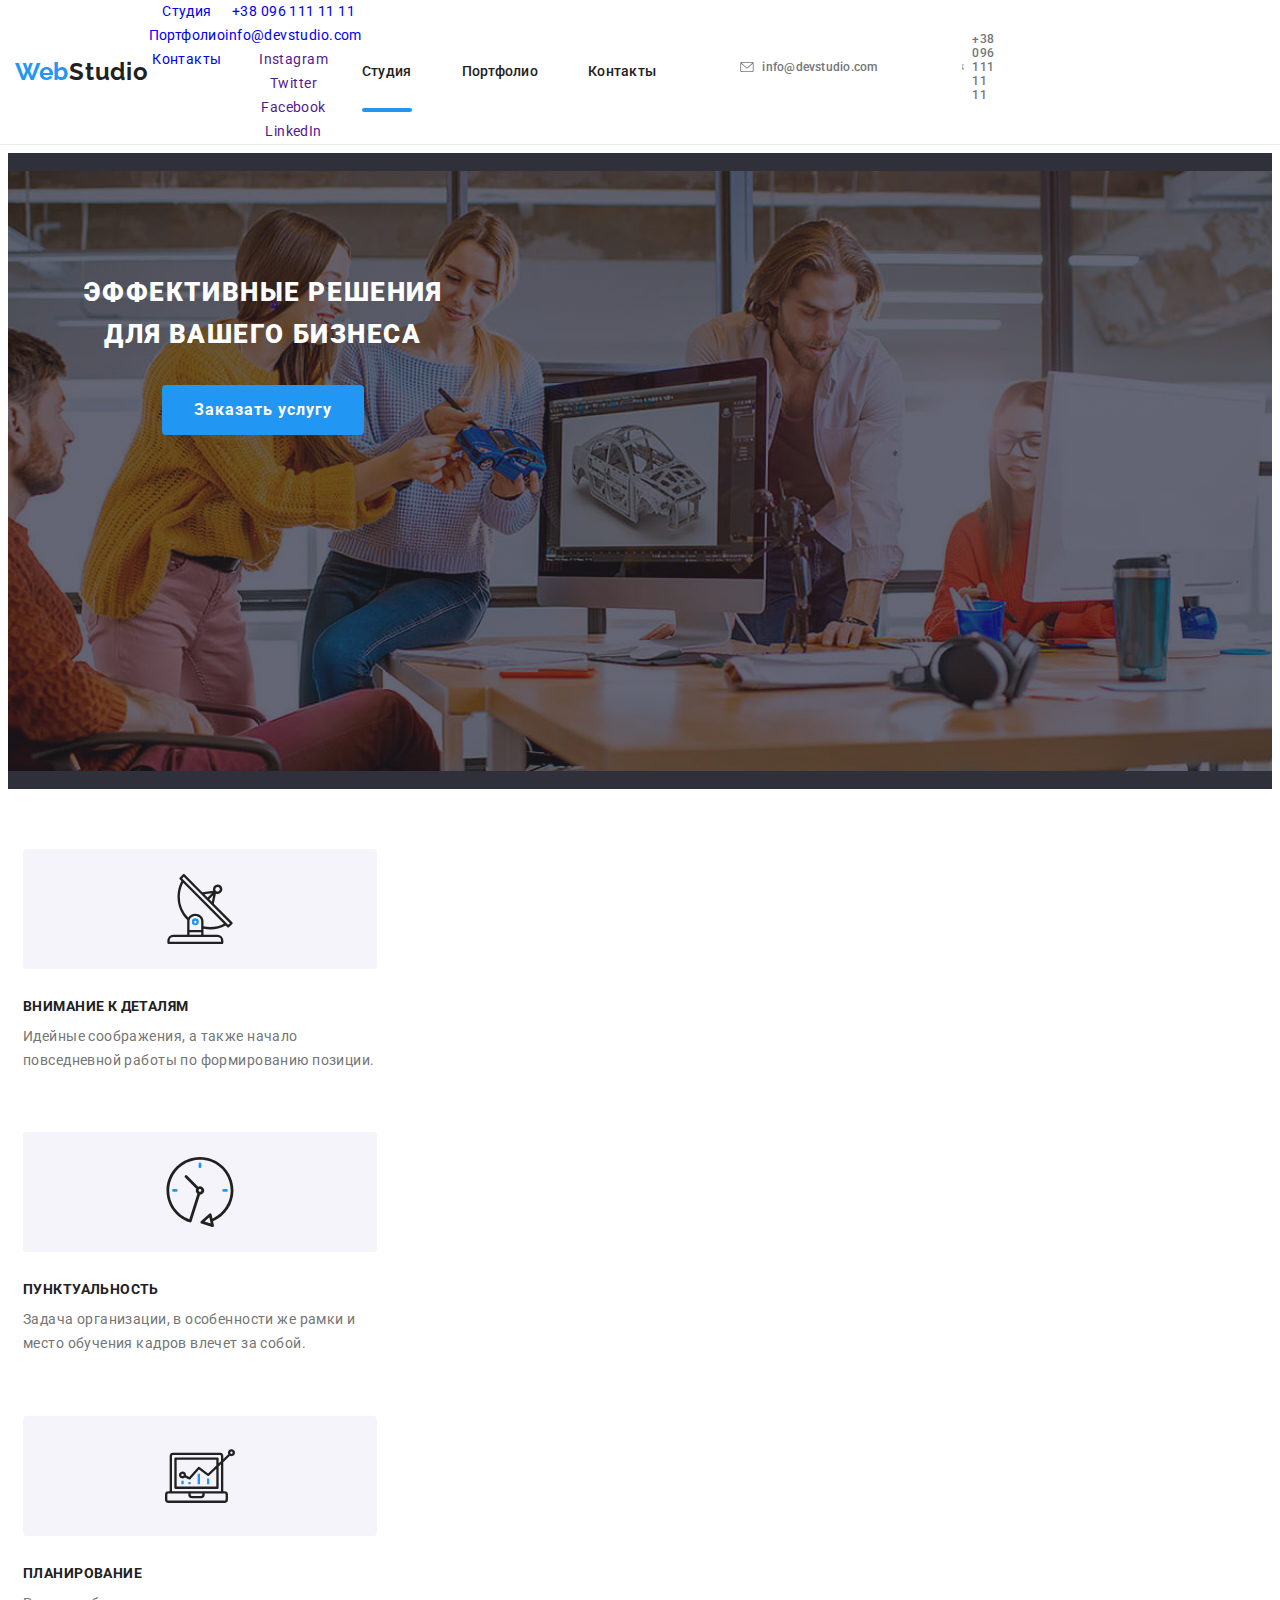
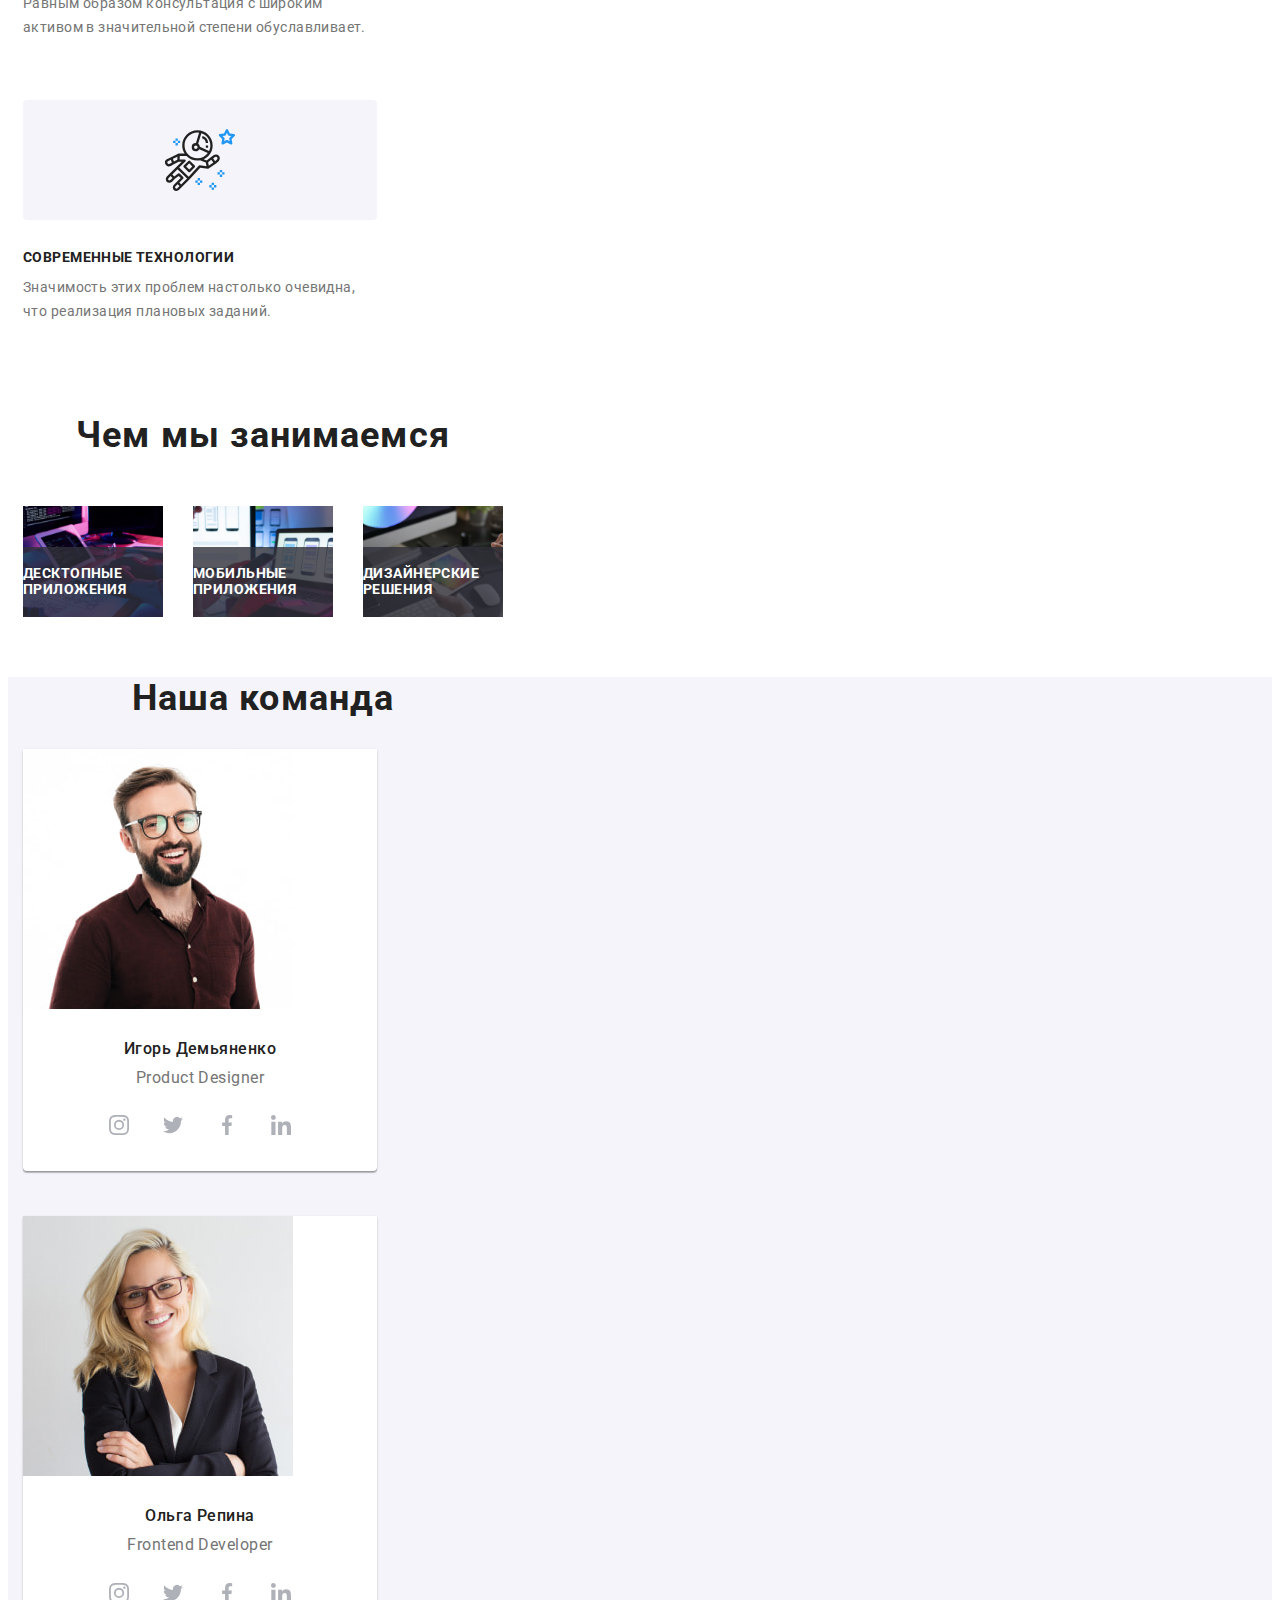
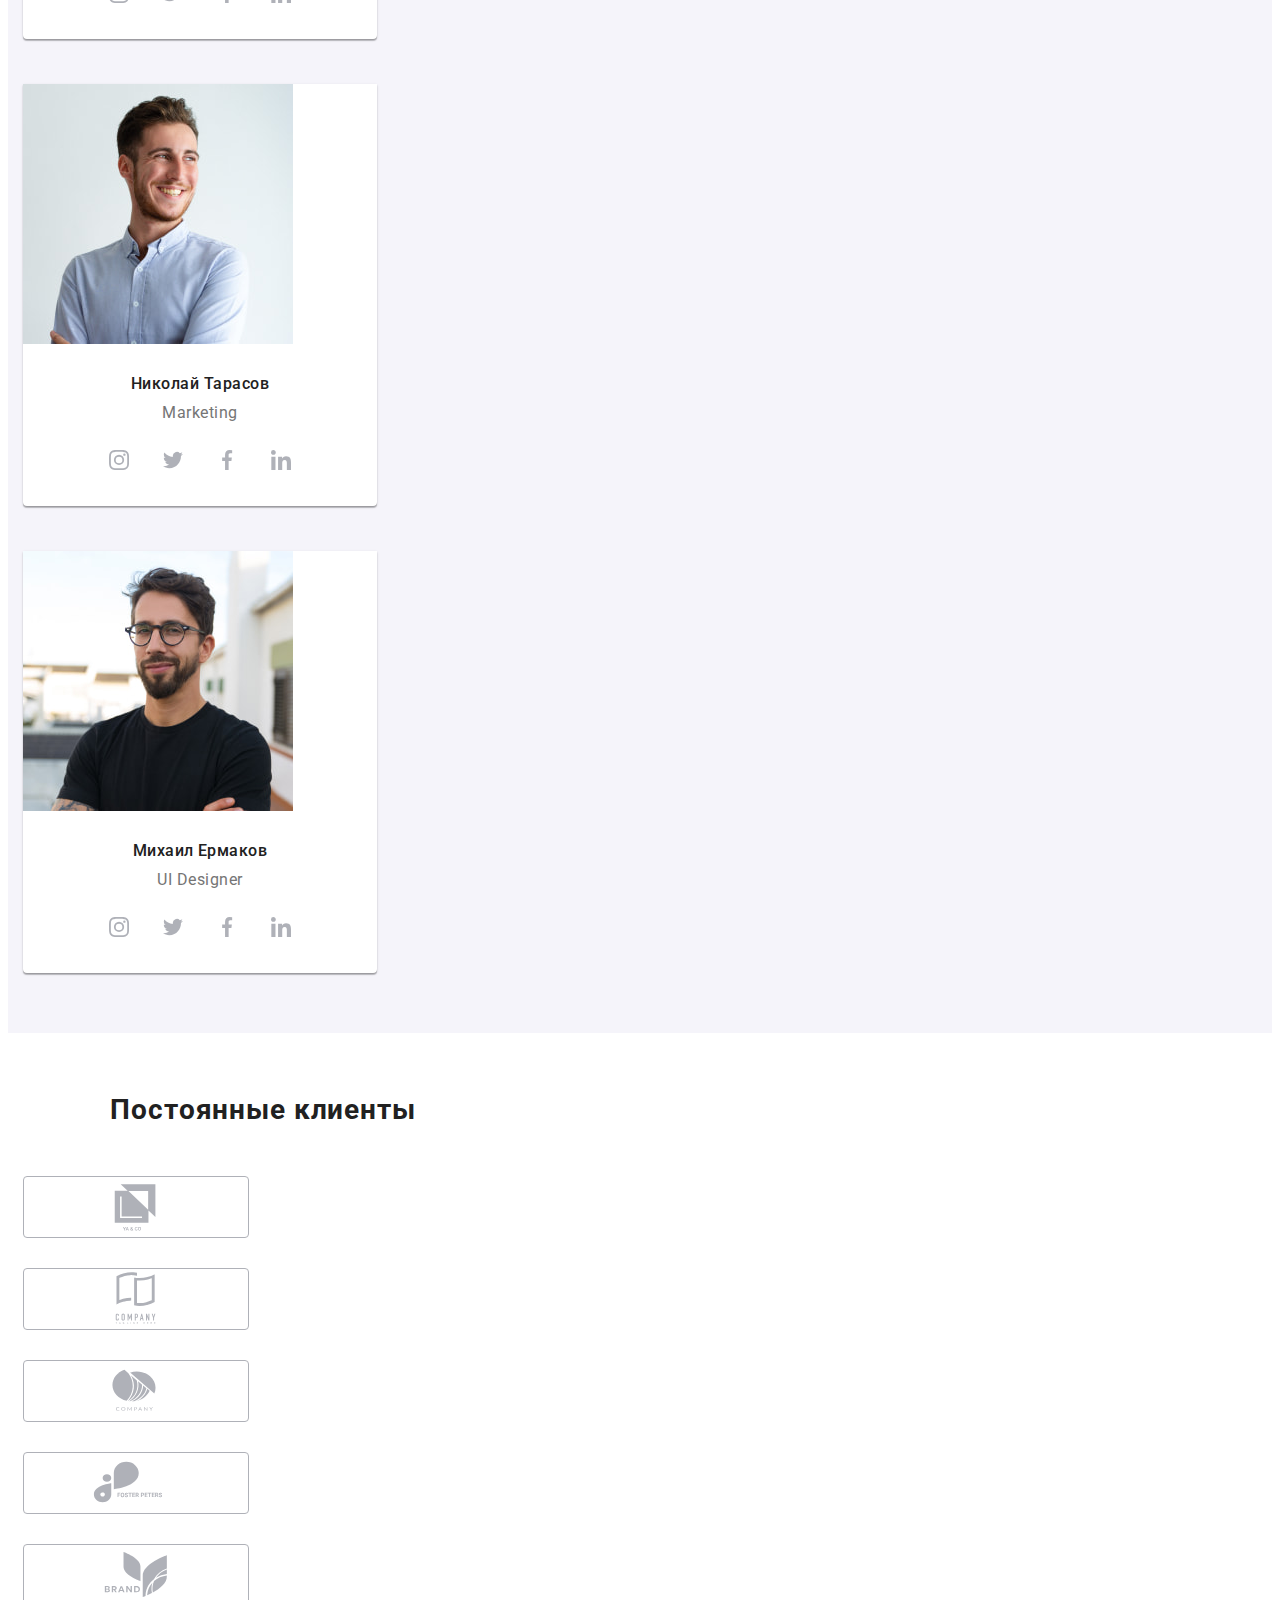
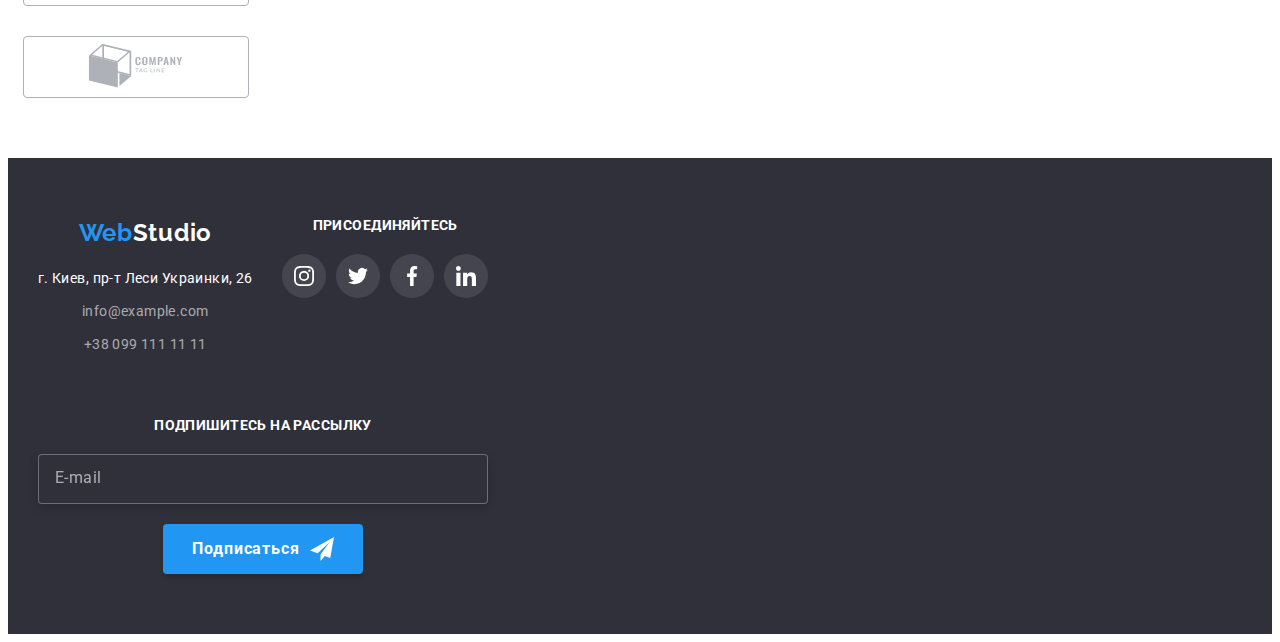
==== commit 13ce4dd3: "добавляет откр-закр м-меню" ====
--- a/index.html
+++ b/index.html
@@ -34,7 +34,7 @@
 
             <button 
               type="button"
-              class="header-button is-active"
+              class="header-button is-active pointer"
               aria-expanded="false"
               aria-controls="nav-container"
               data-menu-button
@@ -45,7 +45,51 @@
               </svg>
             </button>
 
-             <div class="nav-container is-open" id="nav-container" data-menu>
+            <!--мобільне мєню-->
+            <div class="mobile-container is-open" id="nav-container" data-menu>
+              <ul class="mobile-list">
+                <li class="mobile-list__item">
+                  <a class="mobile-list__link link" href="./index.html">Студия</a>
+                </li>
+                <li class="mobile-list__item">
+                  <a class="mobile-list__link link" href="./portfolio.html">Портфолио</a>
+                </li>
+                <li class="mobile-list__item">
+                  <a class="mobile-list__link link" href="#contacts">Контакты</a>
+                </li>
+              </ul>
+              
+              <div class="mobile-group">
+                <ul class="mobile-contact">
+                  <li class="mobile-contact__item">
+                    <a class="mobile-contact__link--color link" href="mailto:info@devstudio.com">
+                      +38 096 111 11 11
+                    </a>
+                  </li>
+                  <li class="mobile-contact__item">
+                    <a class="mobile-contact__link link" href="tel:+380961111111">
+                      info@devstudio.com
+                    </a>
+                  </li>
+                </ul>
+                <ul class="mobile-socials">
+                  <li class="mobile-socials__item">
+                    <a class="mobile-socials__link link" href="">Instagram</a>
+                  </li>
+                  <li class="mobile-socials__item">
+                    <a class="mobile-socials__link link" href="">Twitter</a>
+                  </li>
+                  <li class="mobile-socials__item">
+                    <a class="mobile-socials__link link" href="">Facebook</a>
+                  </li>
+                  <li class="mobile-socials__item">
+                    <a class="mobile-socials__link link" href="">LinkedIn</a>
+                  </li>
+                </ul>
+              </div>
+            </div>
+
+            <!--навігація сайту-->
               <ul class="nav-list">
                 <li class="nav-list__item">
                   <a class="nav-list__link link nav-list__link--current" href="./index.html">Студия</a>
@@ -57,8 +101,8 @@
                   <a class="nav-list__link link" href="#contacts">Контакты</a>
                 </li>
               </ul>
-         </nav>
-              <ul class="contact-list">
+           </nav>
+            <ul class="contact-list">
                 <li class="contact-list__item">
                   <a class="contact-link link" href="mailto:info@devstudio.com">
                     <svg class="contact-link__icon--mail" width="" height="">
@@ -75,8 +119,7 @@
                     +38 096 111 11 11
                   </a>
                 </li>
-              </ul>
-            </div>
+            </ul>
       </div>
     </header>
     
--- a/css/main.min.css
+++ b/css/main.min.css
@@ -1,3 +1,3 @@
 :root{--main-font: 'Roboto', sans-serif;--logo-font: 'Raleway', sans-serif;--accent-txt-cl: #ffffff;--primary-txt-cl: #757575;--footer-txt-cl: rgba(255, 255, 255, 0.6);--title-txt-cl: #212121;--secondary-txt-cl: #2196f3;--main-bg-cl: #2f303a;--section-bg-cl: #f5f4fa;--top-border-cl: #ececec;--border-cl: #eeeeee;--icon-color: #afb1b8;--footer-bg-icon: rgba(255, 255, 255, 0.1);--about-element-cl: rgba(47, 48, 58, 0.8);--overlay-color: rgba(33, 150, 243, 0.9);--backdrop-cl: rgba(0, 0, 0, 0.2);--time-change: 250ms;--time-steps: cubic-bezier(0.4, 0, 0.2, 1)
-}.visually-hidden{position:absolute;width:1px;height:1px;margin:-1px;border:0;padding:0;white-space:nowrap;clip-path:inset(100%);clip:rect(0 0 0 0);overflow:hidden}h1,h2,h3,h4,p{margin-top:0;margin-bottom:0}h1:last-child,h2:last-child,h3:last-child,h4:last-child,p{margin-bottom:0}ul{padding-left:0;margin-top:0;margin-bottom:0;list-style:none}.link{text-decoration:none}.body{font-family:var(--main-font);font-size:14px;line-height:1.71;letter-spacing:0.03em;background-color:var(--accent-txt-cl);color:var(--primary-txt-cl)}.section{padding:60px 0px}img{display:block;height:auto;max-width:100%}.pointer{cursor:pointer}.hero__btn{display:flex;align-items:center;text-align:center;margin-left:auto;margin-right:auto;padding:10px 32px;font-family:var(--main-font);font-weight:700;font-size:16px;line-height:1.9;border-radius:4px;border:transparent;letter-spacing:0.06em;color:var(--accent-txt-cl);background-color:var(--secondary-txt-cl)}.container{padding-left:15px;padding-right:15px;margin-left:auto;margin-right:auto}@media screen and (min-width: 480px){.container{width:480px}}@media screen and (min-width: 768px){.container{width:768px;margin-left:0}}.subtitle{font-weight:700;letter-spacing:0.03em;color:var(--title-txt-cl)}.descr{font-weight:400}.logo{font-family:var(--logo-font);font-weight:700;font-size:24px;line-height:1.17;letter-spacing:0.03em;color:var(--secondary-txt-cl)}.logo-accent{letter-spacing:0.03em;color:var(--title-txt-cl)}@media screen and (min-width: 768px){.header-button{display:none}}@media screen and (max-width: 767px){.header-button{display:inline-flex;margin:0;padding:0;border:none;background-color:transparent}.header-button .header-button__cross{display:none}.header-button.is-active .header-button__menu{display:none}.header-button.is-active .header-button__cross{display:block}}@media screen and (min-width: 768px){.nav-container{display:flex;text-align:center}}@media screen and (max-width: 767px){.nav-container{position:absolute;display:block;top:100%;left:0%;width:100vh;padding:10px 15px;background-color:var(--accent-txt-cl)}.nav-container.is-open{display:none}}@media screen and (min-width: 768px){.nav-list{display:flex}}.nav-list__item{position:relative;margin-right:50px}.nav-list__item:last-child{margin-right:0}.nav-list__link{display:block;padding:32px 0px;font-weight:500;font-size:14px;line-height:1.14;letter-spacing:0.02em;color:var(--title-txt-cl);transition-property:color;transition-duration:var(--time-change);transition-timing-function:var(--time-steps);transition-delay:100ms}.nav-list__link:hover,.nav-list__link:focus{color:var(--secondary-txt-cl)}.nav-list__link--current::after{content:'';position:absolute;left:0px;bottom:0px;display:block;width:100%;height:4px;background:var(--secondary-txt-cl);border-radius:2px}@media screen and (min-width: 1200px){.contact-list{display:flex;align-items:center;margin-left:auto}}@media screen and (min-width: 768px){.contact-list .contact-link{font-family:var(--main-font);font-weight:500;font-size:12px;line-height:1.17;letter-spacing:0.02em}}@media screen and (min-width: 768px){.contact-list__item{margin-left:84px;margin-bottom:10px}}.header{position:fixed;z-index:99;top:0;left:0;width:100%;border-bottom:1px solid var(--top-border-cl);background-color:var(--accent-txt-cl)}@media screen and (max-width: 767px){.header{height:60px}}@media screen and (max-width: 767px){.header__container{position:relative}}@media screen and (min-width: 768px){.header__container{display:flex;align-items:center;min-height:80px}}.header__nav{display:flex;align-items:center}.contact-link{display:flex;align-items:center;font-weight:500;font-size:14px;line-height:1.14;letter-spacing:0.02em;color:var(--primary-txt-cl);transition-property:color;transition-duration:var(--time-change);transition-timing-function:var(--time-steps);transition-delay:100ms}.contact-link:hover,.contact-link:focus{color:var(--secondary-txt-cl)}.contact-link__icon--mail{margin-right:8px;fill:currentColor;width:14px;height:10px}.contact-link__icon--phon{margin-right:8px;width:10px;height:14px}.hero{min-width:480px;min-height:400px;margin-left:auto;margin-right:auto;padding-top:118px;padding-bottom:118px;background-color:var(--main-bg-cl)}@media screen and (min-width: 1200px){.hero{max-width:1600px;background-image:linear-gradient(to right, rgba(47,48,58,0.4), rgba(47,48,58,0.4)),url(../images/hero/hero-img.jpg);background-repeat:no-repeat;background-position:center}}.hero__title{max-width:360px;margin-left:auto;margin-right:auto;margin-bottom:30px;align-items:center;font-weight:900;font-size:26px;line-height:1.62;text-align:center;letter-spacing:0.06em;text-transform:uppercase;color:var(--accent-txt-cl)}@media screen and (min-width: 768px){.benefits-list{display:flex;flex-wrap:wrap;margin:-15px}}.benefits-list__item{width:450px}@media screen and (min-width: 768px){.benefits-list__item{width:354px;margin:15px}}.benefits-list__container{display:flex;justify-content:center;align-items:center;margin-bottom:30px;width:450px;height:120px;background:var(--section-bg-cl);border-radius:4px}@media screen and (min-width: 768px){.benefits-list__container{width:354px;height:120px}}.benefits-list__icon{width:70px;height:70px}.benefits-list__title{min-width:450px;margin-bottom:10px;font-size:14px;line-height:1.14;text-align:center;letter-spacing:0.03em;text-transform:uppercase}@media screen and (min-width: 768px){.benefits-list__title{text-align:left}}.benefits-list__description{font-size:14px;line-height:1.71;letter-spacing:0.03em;margin-bottom:30px}.about{padding-top:0px}@media screen and (max-width: 1140px){.about{display:none}}.about-list{display:flex}.about-list__item{position:relative}.about-list__item:not(:last-child){margin-right:30px}.about-list__label{position:absolute;display:flex;align-items:center;justify-content:center;bottom:0;right:0;width:100%;height:70px;font-family:var(--main-font);font-weight:700;font-size:14px;line-height:1.14;letter-spacing:0.03em;text-transform:uppercase;color:var(--accent-txt-cl);background-color:var(--about-element-cl)}.about-title{margin-bottom:50px;font-weight:700;font-size:36px;line-height:1.17;text-align:center;letter-spacing:0.03em;color:var(--title-txt-cl)}.team{min-width:480px;padding-top:0px;background-color:var(--section-bg-cl)}.team-title{margin-bottom:50px;font-weight:700;font-size:36px;line-height:1.17;text-align:center;letter-spacing:0.03em;color:var(--title-txt-cl)}@media screen and (min-width: 768px){.team-title{margin-bottom:30px}}@media screen and (min-width: 768px){.team-list{display:flex;flex-wrap:wrap;margin:-15px}}.team-list__item{background-color:var(--accent-txt-cl);box-shadow:0px 1px 3px rgba(0,0,0,0.12),0px 1px 1px rgba(0,0,0,0.14),0px 2px 1px rgba(0,0,0,0.2);border-radius:0px 0px 4px 4px}.team-list__item:not(:last-child){margin-bottom:30px}@media screen and (min-width: 768px){.team-list__item{width:354px;margin:15px}}.team-list__wrapper{padding-top:30px;padding-bottom:30px}@media screen and (min-width: 768px){.team-list__wrapper{padding-bottom:24px}}.team-list__title{margin-bottom:10px;font-weight:500;font-size:16px;line-height:1.19;text-align:center;letter-spacing:0.03em;color:var(--title-txt-cl)}.team-list__descr{margin-bottom:16px;font-weight:400;font-size:16px;line-height:1.19;text-align:center;letter-spacing:0.03em}.social-list{display:flex;justify-content:center}.social-item:not(:last-child){margin-right:10px}.social-link{display:flex;align-items:center;justify-content:center;width:44px;height:44px;border-radius:50px;fill:var(--icon-color);transition-property:background-color, fill;transition-duration:var(--time-change);transition-timing-function:var(--time-steps);transition-delay:100ms}.social-link:hover,.social-link:focus{background-color:var(--secondary-txt-cl);fill:var(--accent-txt-cl)}.social-icon{width:20px;height:20px}.client-title{margin-bottom:50px;font-weight:700;font-size:28px;line-height:1.18;text-align:center;letter-spacing:0.03em;color:var(--title-txt-cl)}.client-list{display:flex;flex-wrap:wrap;margin:-15px}.client-item{flex-basis:calc((100% - 4 * 15px) / 2);margin:15px}.client-link{display:flex;align-items:center;justify-content:center;fill:var(--icon-color);border:1px solid var(--icon-color);box-sizing:border-box;border-radius:4px;transition-property:fill, border;transition-duration:var(--time-change);transition-timing-function:var(--time-steps);transition-delay:100ms}@media screen and (min-width: 768px){.client-link{width:226px}}.client-link:hover,.client-link:focus{fill:var(--secondary-txt-cl);border:1px solid var(--secondary-txt-cl)}.client-icon{width:106px;height:60px}.work-list{display:flex;margin-left:auto;margin-right:auto;margin-bottom:40px}@media screen and (max-width: 767px){.work-list{flex-wrap:wrap}}@media screen and (min-width: 768px){.work-list{justify-content:center}}.work-item-btn:not(:last-child){margin-right:8px}.work-item-btn:nth-child(-n+3){margin-bottom:15px}.work-btn{border:transparent;border-radius:4px;padding:6px 22px;font-family:var(--main-font);font-weight:500;font-size:16px;line-height:1.62;text-align:center;letter-spacing:0.03em;color:var(--title-txt-cl);background-color:var(--section-bg-cl);transition-property:background-color, color, box-shadow;transition-duration:var(--time-change);transition-timing-function:var(--time-steps);transition-delay:100ms}.work-btn:hover,.work-btn:focus{background-color:var(--secondary-txt-cl);color:var(--accent-txt-cl);box-shadow:0px 3px 1px rgba(0,0,0,0.1),0px 1px 2px rgba(0,0,0,0.08),0px 2px 2px rgba(0,0,0,0.12)}@media screen and (min-width: 768px){.list-pic{display:flex;flex-wrap:wrap;margin:-15px}}@media screen and (max-width: 767px){.list-pic__item:not(:last-child){margin-bottom:30px}}@media screen and (min-width: 768px){.list-pic__item{flex-basis:calc((100% - 2 * 30px) / 2);margin:15px}}.list-pic__link{display:block;transition-property:box-shadow;transition-duration:var(--time-change);transition-timing-function:var(--time-steps);transition-delay:100ms}.list-pic__link:hover,.list-pic__link:focus{box-shadow:0px 1px 1px rgba(0,0,0,0.12),0px 4px 4px rgba(0,0,0,0.06),1px 4px 6px rgba(0,0,0,0.16)}.work-text-wrapper{height:100%;padding-top:20px;padding-right:24px;padding-bottom:20px;padding-left:24px;background:var(--accent-txt-cl);border-right:1px solid var(--border-cl);border-bottom:1px solid var(--border-cl);border-left:1px solid var(--border-cl)}.work-title{margin-bottom:4px;font-weight:700;font-size:18px;line-height:2;letter-spacing:0.06em;color:var(--title-txt-cl)}.work-descr{font-weight:400;font-size:16px;line-height:1.87;letter-spacing:0.03em;color:var(--primary-txt-cl)}.list-pic__thumb{position:relative;overflow:hidden}.overlay-thumb{position:absolute;top:0px;left:0px;width:100%;height:100%;padding:63px 24px;transform:translateY(100%);transition:transform var(--time-change) var(--time-steps);background:var(--overlay-color)}.list-pic__link:hover .overlay-thumb,.list-pic__link:focus .overlay-thumb{transform:translateY(0)}.overlay-thumb__txt{font-family:var(--main-font);font-weight:400;font-size:18px;line-height:1.56;letter-spacing:0.03em;color:var(--accent-txt-cl)}.footer{display:block;min-width:480px;max-height:603px;padding-top:60px;padding-bottom:60px;background-color:var(--main-bg-cl)}@media screen and (min-width: 768px){.footer-container__position{display:flex;align-items:center;justify-content:space-around;margin-bottom:60px}}.join-wrapper{text-align:center;margin-top:60px}@media screen and (min-width: 768px){.join-wrapper{margin-top:0px}}.footer-title{margin-bottom:20px;font-weight:700;font-size:14px;line-height:1.14;text-transform:uppercase;color:var(--accent-txt-cl)}.address-item{margin-bottom:9px}.address-item:last-child{margin-bottom:0px}.address-item .address-link{display:block;text-align:center;font-family:var(--main-font);font-style:normal;font-weight:400;font-size:14px;line-height:1.71;letter-spacing:0.03em;color:var(--accent-txt-cl)}.address-link-contact{display:block;text-align:center;font-style:normal;color:var(--footer-txt-cl)}.join-list{display:flex;justify-content:center;margin-bottom:60px}.join-item:not(:last-child){margin-right:10px}.footer-social-link{display:inline-flex;align-items:center;justify-content:center;width:44px;height:44px;border-radius:50%;background-color:var(--footer-bg-icon);fill:var(--accent-txt-cl);transition-property:background-color, fill;transition-duration:var(--time-change);transition-timing-function:var(--time-steps);transition-delay:100ms}.footer-social-link:hover,.footer-social-link:focus{background-color:var(--secondary-txt-cl)}.container-logo{margin-bottom:20px}.footer-logo{display:block;font-family:var(--logo-font);font-weight:700;font-size:24px;line-height:1.17;text-align:center;letter-spacing:0.03em;color:var(--secondary-txt-cl)}.footer-logo-accent{color:var(--accent-txt-cl)}.mailing-button{display:flex;align-items:center;justify-content:center;margin-left:auto;margin-right:auto;width:200px;height:50px;padding:0px;border:transparent;background-color:var(--secondary-txt-cl);box-shadow:0px 4px 4px rgba(0,0,0,0.15);border-radius:4px}.mailing-txt{margin-right:10px;font-family:var(--main-font);font-weight:700;font-size:16px;line-height:1.88;letter-spacing:0.06em;color:var(--accent-txt-cl)}.mailing-icon{width:24px;height:24px;fill:var(--accent-txt-cl)}.mailing-title{display:block;margin-bottom:20px;font-family:var(--main-font);font-weight:700;font-size:14px;line-height:1.14;text-align:center;letter-spacing:0.03em;text-transform:uppercase;color:var(--accent-txt-cl)}.form-input{width:450px;height:50px;margin-bottom:20px;padding:15px 16px;border:1px solid rgba(255,255,255,0.3);box-sizing:border-box;filter:drop-shadow(0px 4px 4px rgba(0,0,0,0.15));border-radius:4px;background-color:var(--main-bg-cl);outline:none}.form-input::placeholder{font-family:var(--main-font);font-weight:400;font-size:16px;line-height:1.25;letter-spacing:0.03em;color:var(--footer-txt-cl)}.form-input:focus{border-color:var(--secondary-txt-cl)}@media screen and (min-width: 768px){.form-input{display:block;margin-left:auto;margin-right:auto}}.backdrop{position:fixed;z-index:3;top:0;left:0;width:100%;height:100%;background-color:var(--backdrop-cl);overflow-y:scroll}.backdrop.is-hidden{opacity:0;pointer-events:none;transition:opacity var(--time-change) var(--time-steps)}.backdrop.is-hidden .modal{transform:translate(-50%, -50%) scale(0.8)}.modal{position:absolute;top:50%;left:48%;width:450px;height:609px;background-color:var(--accent-txt-cl);box-shadow:0px 1px 3px rgba(0,0,0,0.12),0px 1px 1px rgba(0,0,0,0.14),0px 2px 1px rgba(0,0,0,0.2);border-radius:4px;transform:translate(-50%, -50%) scale(1);transition:transform var(--time-change) var(--time-steps)}.call-form{padding:40px}.form-contents{display:block;margin-bottom:12px;font-family:var(--main-font);font-weight:700;font-size:20px;line-height:1.5;text-align:center;letter-spacing:0.03em;color:var(--title-txt-cl)}.form-group{display:flex;flex-direction:column;margin-bottom:10px}.label{margin-bottom:4px;font-weight:400;font-size:12px;line-height:1.17;letter-spacing:0.01em}.input-wrapper{position:relative}.call-input{padding:12px 12px 12px 42px;width:100%;height:40px;outline:none;border:1px solid rgba(33,33,33,0.2);box-sizing:border-box;border-radius:4px}.call-input:focus+.icon-call,.call-input:hover{fill:var(--secondary-txt-cl);border-color:var(--secondary-txt-cl)}.icon-call{position:absolute;top:14px;left:15px}.form-comment{margin-bottom:20px}.agreement{display:flex;align-items:center;justify-content:center;margin-bottom:30px}.agreement-label{display:flex;align-items:center;justify-content:center}.clos-modal{position:absolute;right:8px;top:8px;width:30px;height:30px;background-color:var(--accent-txt-cl);border:1px solid rgba(0,0,0,0.1);box-sizing:border-box;border-radius:50%}.clos-modal:hover,.clos-modal:focus{fill:var(--secondary-txt-cl)}.clos-icon{width:11px;height:11px}.call-sabmit{display:block;border:transparent;margin-left:auto;margin-right:auto;width:200px;height:50px;font-family:var(--main-font);font-weight:700;font-size:16px;line-height:1.88;letter-spacing:0.06em;color:var(--accent-txt-cl);background:var(--secondary-txt-cl);box-shadow:0px 4px 4px rgba(0,0,0,0.15);border-radius:4px}.agreement-label__checkbox{position:absolute;width:1px;height:1px;margin:-1px;border:0;padding:0;white-space:nowrap;clip-path:inset(100%);clip:rect(0 0 0 0);overflow:hidden}.agreement-label__icon{margin-right:7px;border:1.2px solid var(--title-txt-cl);border-radius:2px;fill:var(--accent-txt-cl)}.agreement-label__checkbox:checked+.agreement-label__icon{background-color:var(--secondary-txt-cl);border-radius:2px;border-color:transparent}.agreement-label__txt{font-family:var(--main-font);font-weight:400;font-size:12px;line-height:1.17;letter-spacing:0.03em;color:var(--primary-txt-cl)}textarea{display:block;resize:none;padding:12px 16px;width:100%;height:120px;outline:none;border:1px solid rgba(33,33,33,0.2);box-sizing:border-box;border-radius:4px}textarea:focus,textarea:hover{border-color:var(--secondary-txt-cl)}
+}.visually-hidden{position:absolute;width:1px;height:1px;margin:-1px;border:0;padding:0;white-space:nowrap;clip-path:inset(100%);clip:rect(0 0 0 0);overflow:hidden}h1,h2,h3,h4,p{margin-top:0;margin-bottom:0}h1:last-child,h2:last-child,h3:last-child,h4:last-child,p{margin-bottom:0}ul{padding-left:0;margin-top:0;margin-bottom:0;list-style:none}.link{text-decoration:none}.body{font-family:var(--main-font);font-size:14px;line-height:1.71;letter-spacing:0.03em;background-color:var(--accent-txt-cl);color:var(--primary-txt-cl)}.section{padding:60px 0px}img{display:block;height:auto;max-width:100%}.pointer{cursor:pointer}.hero__btn{display:flex;align-items:center;text-align:center;margin-left:auto;margin-right:auto;padding:10px 32px;font-family:var(--main-font);font-weight:700;font-size:16px;line-height:1.9;border-radius:4px;border:transparent;letter-spacing:0.06em;color:var(--accent-txt-cl);background-color:var(--secondary-txt-cl)}.container{max-width:480px;padding-left:15px;padding-right:15px;margin-left:auto;margin-right:auto}@media screen and (min-width: 767px){.container{width:480px}}@media screen and (min-width: 768px){.container{max-width:768px;margin-left:0}}@media screen and (min-width: 1200px){.container{max-width:1200px}}.subtitle{font-weight:700;letter-spacing:0.03em;color:var(--title-txt-cl)}.descr{font-weight:400}.logo{font-family:var(--logo-font);font-weight:700;font-size:24px;line-height:1.17;letter-spacing:0.03em;color:var(--secondary-txt-cl)}.logo-accent{letter-spacing:0.03em;color:var(--title-txt-cl)}@media screen and (min-width: 768px){.header-button{display:none}}@media screen and (max-width: 767px){.header-button{position:relative;z-index:50;display:inline-flex;margin-left:auto;width:40px;height:40px;padding:0;border:none;background-color:transparent}.header-button .header-button__menu{display:none}.header-button .header-button__cross{display:block}.header-button.is-active .header-button__menu{display:block}.header-button.is-active .header-button__cross{display:none}.header-button:hover,.header-button:focus{fill:var(--secondary-txt-cl)}}@media screen and (min-width: 768px){.mobile-container{display:flex;text-align:center}}@media screen and (max-width: 767px){.mobile-container{position:fixed;z-index:20;top:0;left:0;width:100vw;height:100vh;display:flex;flex-direction:column;padding:48px 40px;background-color:var(--accent-txt-cl)}.mobile-container.is-open{display:none}}@media screen and (max-width: 767px){.mobile-list__item:not(:last-child){margin-bottom:32px}}@media screen and (max-width: 767px){.mobile-list__link{font-family:var(--main-font);font-weight:500;font-size:40px;line-height:1.17;letter-spacing:0.02em;color:var(--title-txt-cl)}}@media screen and (max-width: 767px){.mobile-group{margin-top:auto}}@media screen and (max-width: 767px){.mobile-contact{margin-bottom:64px}}@media screen and (max-width: 767px){.mobile-contact__item:nth-child(-n+1){margin-bottom:32px}}@media screen and (max-width: 767px){.mobile-contact__link--color{font-family:var(--main-font);font-weight:500;font-size:34px;line-height:1.18;letter-spacing:0.02em;color:var(--secondary-txt-cl)}}@media screen and (max-width: 767px){.mobile-contact__link{font-family:var(--main-font);font-weight:500;font-size:24px;line-height:1.17;letter-spacing:0.02em;color:var(--primary-txt-cl)}}@media screen and (max-width: 767px){.mobile-socials{display:flex;flex-wrap:wrap;margin-top:-10px;margin-right:-10px}}@media screen and (max-width: 767px){.mobile-socials__item{margin-top:10px;margin-right:10px}}@media screen and (max-width: 767px){.mobile-socials__link{display:block;padding-right:10px;border-right:1px solid rgba(33,33,33,0.2);font-family:var(--main-font);font-weight:500;font-size:18px;line-height:1.22;letter-spacing:0.02em;color:var(--secondary-txt-cl)}}@media screen and (max-width: 767px){.mobile-socials__item:last-child .mobile-socials__link{padding:0;border:none}}@media screen and (max-width: 767px){.nav-list{display:none}}@media screen and (min-width: 768px){.nav-list{display:flex}}.nav-list__item{position:relative;margin-right:50px}.nav-list__item:last-child{margin-right:0}.nav-list__link{display:block;padding:32px 0px;font-weight:500;font-size:14px;line-height:1.14;letter-spacing:0.02em;color:var(--title-txt-cl);transition-property:color;transition-duration:var(--time-change);transition-timing-function:var(--time-steps);transition-delay:100ms}.nav-list__link:hover,.nav-list__link:focus{color:var(--secondary-txt-cl)}.nav-list__link--current::after{content:'';position:absolute;left:0px;bottom:0px;display:block;width:100%;height:4px;background:var(--secondary-txt-cl);border-radius:2px}@media screen and (max-width: 767px){.contact-list{display:none}}@media screen and (min-width: 1200px){.contact-list{display:flex;align-items:center;margin-left:auto}}@media screen and (min-width: 768px){.contact-list .contact-link{font-family:var(--main-font);font-weight:500;font-size:12px;line-height:1.17;letter-spacing:0.02em}}@media screen and (min-width: 768px){.contact-list__item{margin-left:84px;margin-bottom:10px}}.header{position:fixed;z-index:2;top:0;left:0;width:100%;border-bottom:1px solid var(--top-border-cl);background-color:var(--accent-txt-cl)}@media screen and (max-width: 767px){.header{height:60px}}@media screen and (max-width: 767px){.header__container{position:relative}}@media screen and (min-width: 768px){.header__container{display:flex;align-items:center;min-height:80px}}.header__nav{display:flex;align-items:center}.contact-link{display:flex;align-items:center;font-weight:500;font-size:14px;line-height:1.14;letter-spacing:0.02em;color:var(--primary-txt-cl);transition-property:color;transition-duration:var(--time-change);transition-timing-function:var(--time-steps);transition-delay:100ms}.contact-link:hover,.contact-link:focus{color:var(--secondary-txt-cl)}.contact-link__icon--mail{margin-right:8px;fill:currentColor;width:14px;height:10px}.contact-link__icon--phon{margin-right:8px;width:10px;height:14px}.hero{min-width:480px;min-height:400px;margin-left:auto;margin-right:auto;padding-top:118px;padding-bottom:118px;background-color:var(--main-bg-cl)}@media screen and (min-width: 1200px){.hero{max-width:1600px;background-image:linear-gradient(to right, rgba(47,48,58,0.4), rgba(47,48,58,0.4)),url(../images/hero/hero-img.jpg);background-repeat:no-repeat;background-position:center}}.hero__title{max-width:360px;margin-left:auto;margin-right:auto;margin-bottom:30px;align-items:center;font-weight:900;font-size:26px;line-height:1.62;text-align:center;letter-spacing:0.06em;text-transform:uppercase;color:var(--accent-txt-cl)}@media screen and (min-width: 768px){.benefits-list{display:flex;flex-wrap:wrap;margin:-15px}}.benefits-list__item{width:450px}@media screen and (min-width: 768px){.benefits-list__item{width:354px;margin:15px}}.benefits-list__container{display:flex;justify-content:center;align-items:center;margin-bottom:30px;width:450px;height:120px;background:var(--section-bg-cl);border-radius:4px}@media screen and (min-width: 768px){.benefits-list__container{width:354px;height:120px}}.benefits-list__icon{width:70px;height:70px}.benefits-list__title{min-width:450px;margin-bottom:10px;font-size:14px;line-height:1.14;text-align:center;letter-spacing:0.03em;text-transform:uppercase}@media screen and (min-width: 768px){.benefits-list__title{text-align:left}}.benefits-list__description{font-size:14px;line-height:1.71;letter-spacing:0.03em;margin-bottom:30px}.about{padding-top:0px}@media screen and (max-width: 1140px){.about{display:none}}.about-list{display:flex}.about-list__item{position:relative}.about-list__item:not(:last-child){margin-right:30px}.about-list__label{position:absolute;display:flex;align-items:center;justify-content:center;bottom:0;right:0;width:100%;height:70px;font-family:var(--main-font);font-weight:700;font-size:14px;line-height:1.14;letter-spacing:0.03em;text-transform:uppercase;color:var(--accent-txt-cl);background-color:var(--about-element-cl)}.about-title{margin-bottom:50px;font-weight:700;font-size:36px;line-height:1.17;text-align:center;letter-spacing:0.03em;color:var(--title-txt-cl)}.team{min-width:480px;padding-top:0px;background-color:var(--section-bg-cl)}.team-title{margin-bottom:50px;font-weight:700;font-size:36px;line-height:1.17;text-align:center;letter-spacing:0.03em;color:var(--title-txt-cl)}@media screen and (min-width: 768px){.team-title{margin-bottom:30px}}@media screen and (min-width: 768px){.team-list{display:flex;flex-wrap:wrap;margin:-15px}}.team-list__item{background-color:var(--accent-txt-cl);box-shadow:0px 1px 3px rgba(0,0,0,0.12),0px 1px 1px rgba(0,0,0,0.14),0px 2px 1px rgba(0,0,0,0.2);border-radius:0px 0px 4px 4px}.team-list__item:not(:last-child){margin-bottom:30px}@media screen and (min-width: 768px){.team-list__item{width:354px;margin:15px}}.team-list__wrapper{padding-top:30px;padding-bottom:30px}@media screen and (min-width: 768px){.team-list__wrapper{padding-bottom:24px}}.team-list__title{margin-bottom:10px;font-weight:500;font-size:16px;line-height:1.19;text-align:center;letter-spacing:0.03em;color:var(--title-txt-cl)}.team-list__descr{margin-bottom:16px;font-weight:400;font-size:16px;line-height:1.19;text-align:center;letter-spacing:0.03em}.social-list{display:flex;justify-content:center}.social-item:not(:last-child){margin-right:10px}.social-link{display:flex;align-items:center;justify-content:center;width:44px;height:44px;border-radius:50px;fill:var(--icon-color);transition-property:background-color, fill;transition-duration:var(--time-change);transition-timing-function:var(--time-steps);transition-delay:100ms}.social-link:hover,.social-link:focus{background-color:var(--secondary-txt-cl);fill:var(--accent-txt-cl)}.social-icon{width:20px;height:20px}.client-title{margin-bottom:50px;font-weight:700;font-size:28px;line-height:1.18;text-align:center;letter-spacing:0.03em;color:var(--title-txt-cl)}.client-list{display:flex;flex-wrap:wrap;margin:-15px}.client-item{flex-basis:calc((100% - 4 * 15px) / 2);margin:15px}.client-link{display:flex;align-items:center;justify-content:center;fill:var(--icon-color);border:1px solid var(--icon-color);box-sizing:border-box;border-radius:4px;transition-property:fill, border;transition-duration:var(--time-change);transition-timing-function:var(--time-steps);transition-delay:100ms}@media screen and (min-width: 768px){.client-link{width:226px}}.client-link:hover,.client-link:focus{fill:var(--secondary-txt-cl);border:1px solid var(--secondary-txt-cl)}.client-icon{width:106px;height:60px}.work-list{display:flex;margin-left:auto;margin-right:auto;margin-bottom:40px}@media screen and (max-width: 767px){.work-list{flex-wrap:wrap}}@media screen and (min-width: 768px){.work-list{justify-content:center}}.work-item-btn:not(:last-child){margin-right:8px}.work-item-btn:nth-child(-n+3){margin-bottom:15px}.work-btn{border:transparent;border-radius:4px;padding:6px 22px;font-family:var(--main-font);font-weight:500;font-size:16px;line-height:1.62;text-align:center;letter-spacing:0.03em;color:var(--title-txt-cl);background-color:var(--section-bg-cl);transition-property:background-color, color, box-shadow;transition-duration:var(--time-change);transition-timing-function:var(--time-steps);transition-delay:100ms}.work-btn:hover,.work-btn:focus{background-color:var(--secondary-txt-cl);color:var(--accent-txt-cl);box-shadow:0px 3px 1px rgba(0,0,0,0.1),0px 1px 2px rgba(0,0,0,0.08),0px 2px 2px rgba(0,0,0,0.12)}@media screen and (min-width: 768px){.list-pic{display:flex;flex-wrap:wrap;margin:-15px}}@media screen and (max-width: 767px){.list-pic__item:not(:last-child){margin-bottom:30px}}@media screen and (min-width: 768px){.list-pic__item{flex-basis:calc((100% - 2 * 30px) / 2);margin:15px}}.list-pic__link{display:block;transition-property:box-shadow;transition-duration:var(--time-change);transition-timing-function:var(--time-steps);transition-delay:100ms}.list-pic__link:hover,.list-pic__link:focus{box-shadow:0px 1px 1px rgba(0,0,0,0.12),0px 4px 4px rgba(0,0,0,0.06),1px 4px 6px rgba(0,0,0,0.16)}.work-text-wrapper{height:100%;padding-top:20px;padding-right:24px;padding-bottom:20px;padding-left:24px;background:var(--accent-txt-cl);border-right:1px solid var(--border-cl);border-bottom:1px solid var(--border-cl);border-left:1px solid var(--border-cl)}.work-title{margin-bottom:4px;font-weight:700;font-size:18px;line-height:2;letter-spacing:0.06em;color:var(--title-txt-cl)}.work-descr{font-weight:400;font-size:16px;line-height:1.87;letter-spacing:0.03em;color:var(--primary-txt-cl)}.list-pic__thumb{position:relative;overflow:hidden}.overlay-thumb{position:absolute;top:0px;left:0px;width:100%;height:100%;padding:63px 24px;transform:translateY(100%);transition:transform var(--time-change) var(--time-steps);background:var(--overlay-color)}.list-pic__link:hover .overlay-thumb,.list-pic__link:focus .overlay-thumb{transform:translateY(0)}.overlay-thumb__txt{font-family:var(--main-font);font-weight:400;font-size:18px;line-height:1.56;letter-spacing:0.03em;color:var(--accent-txt-cl)}.footer{display:block;min-width:480px;max-height:603px;padding-top:60px;padding-bottom:60px;background-color:var(--main-bg-cl)}@media screen and (min-width: 768px){.footer-container__position{display:flex;align-items:center;justify-content:space-around;margin-bottom:60px}}.join-wrapper{text-align:center;margin-top:60px}@media screen and (min-width: 768px){.join-wrapper{margin-top:0px}}.footer-title{margin-bottom:20px;font-weight:700;font-size:14px;line-height:1.14;text-transform:uppercase;color:var(--accent-txt-cl)}.address-item{margin-bottom:9px}.address-item:last-child{margin-bottom:0px}.address-item .address-link{display:block;text-align:center;font-family:var(--main-font);font-style:normal;font-weight:400;font-size:14px;line-height:1.71;letter-spacing:0.03em;color:var(--accent-txt-cl)}.address-link-contact{display:block;text-align:center;font-style:normal;color:var(--footer-txt-cl)}.join-list{display:flex;justify-content:center;margin-bottom:60px}.join-item:not(:last-child){margin-right:10px}.footer-social-link{display:inline-flex;align-items:center;justify-content:center;width:44px;height:44px;border-radius:50%;background-color:var(--footer-bg-icon);fill:var(--accent-txt-cl);transition-property:background-color, fill;transition-duration:var(--time-change);transition-timing-function:var(--time-steps);transition-delay:100ms}.footer-social-link:hover,.footer-social-link:focus{background-color:var(--secondary-txt-cl)}.container-logo{margin-bottom:20px}.footer-logo{display:block;font-family:var(--logo-font);font-weight:700;font-size:24px;line-height:1.17;text-align:center;letter-spacing:0.03em;color:var(--secondary-txt-cl)}.footer-logo-accent{color:var(--accent-txt-cl)}.mailing-button{display:flex;align-items:center;justify-content:center;margin-left:auto;margin-right:auto;width:200px;height:50px;padding:0px;border:transparent;background-color:var(--secondary-txt-cl);box-shadow:0px 4px 4px rgba(0,0,0,0.15);border-radius:4px}.mailing-txt{margin-right:10px;font-family:var(--main-font);font-weight:700;font-size:16px;line-height:1.88;letter-spacing:0.06em;color:var(--accent-txt-cl)}.mailing-icon{width:24px;height:24px;fill:var(--accent-txt-cl)}.mailing-title{display:block;margin-bottom:20px;font-family:var(--main-font);font-weight:700;font-size:14px;line-height:1.14;text-align:center;letter-spacing:0.03em;text-transform:uppercase;color:var(--accent-txt-cl)}.form-input{width:450px;height:50px;margin-bottom:20px;padding:15px 16px;border:1px solid rgba(255,255,255,0.3);box-sizing:border-box;filter:drop-shadow(0px 4px 4px rgba(0,0,0,0.15));border-radius:4px;background-color:var(--main-bg-cl);outline:none}.form-input::placeholder{font-family:var(--main-font);font-weight:400;font-size:16px;line-height:1.25;letter-spacing:0.03em;color:var(--footer-txt-cl)}.form-input:focus{border-color:var(--secondary-txt-cl)}@media screen and (min-width: 768px){.form-input{display:block;margin-left:auto;margin-right:auto}}.backdrop{position:fixed;z-index:3;top:0;left:0;width:100%;height:100%;background-color:var(--backdrop-cl);overflow-y:scroll}.backdrop.is-hidden{opacity:0;pointer-events:none;transition:opacity var(--time-change) var(--time-steps)}.backdrop.is-hidden .modal{transform:translate(-50%, -50%) scale(0.8)}.modal{position:absolute;top:50%;left:48%;width:450px;height:609px;background-color:var(--accent-txt-cl);box-shadow:0px 1px 3px rgba(0,0,0,0.12),0px 1px 1px rgba(0,0,0,0.14),0px 2px 1px rgba(0,0,0,0.2);border-radius:4px;transform:translate(-50%, -50%) scale(1);transition:transform var(--time-change) var(--time-steps)}.call-form{padding:40px}.form-contents{display:block;margin-bottom:12px;font-family:var(--main-font);font-weight:700;font-size:20px;line-height:1.5;text-align:center;letter-spacing:0.03em;color:var(--title-txt-cl)}.form-group{display:flex;flex-direction:column;margin-bottom:10px}.label{margin-bottom:4px;font-weight:400;font-size:12px;line-height:1.17;letter-spacing:0.01em}.input-wrapper{position:relative}.call-input{padding:12px 12px 12px 42px;width:100%;height:40px;outline:none;border:1px solid rgba(33,33,33,0.2);box-sizing:border-box;border-radius:4px}.call-input:focus+.icon-call,.call-input:hover{fill:var(--secondary-txt-cl);border-color:var(--secondary-txt-cl)}.icon-call{position:absolute;top:14px;left:15px}.form-comment{margin-bottom:20px}.agreement{display:flex;align-items:center;justify-content:center;margin-bottom:30px}.agreement-label{display:flex;align-items:center;justify-content:center}.clos-modal{position:absolute;right:8px;top:8px;width:30px;height:30px;background-color:var(--accent-txt-cl);border:1px solid rgba(0,0,0,0.1);box-sizing:border-box;border-radius:50%}.clos-modal:hover,.clos-modal:focus{fill:var(--secondary-txt-cl)}.clos-icon{width:11px;height:11px}.call-sabmit{display:block;border:transparent;margin-left:auto;margin-right:auto;width:200px;height:50px;font-family:var(--main-font);font-weight:700;font-size:16px;line-height:1.88;letter-spacing:0.06em;color:var(--accent-txt-cl);background:var(--secondary-txt-cl);box-shadow:0px 4px 4px rgba(0,0,0,0.15);border-radius:4px}.agreement-label__checkbox{position:absolute;width:1px;height:1px;margin:-1px;border:0;padding:0;white-space:nowrap;clip-path:inset(100%);clip:rect(0 0 0 0);overflow:hidden}.agreement-label__icon{margin-right:7px;border:1.2px solid var(--title-txt-cl);border-radius:2px;fill:var(--accent-txt-cl)}.agreement-label__checkbox:checked+.agreement-label__icon{background-color:var(--secondary-txt-cl);border-radius:2px;border-color:transparent}.agreement-label__txt{font-family:var(--main-font);font-weight:400;font-size:12px;line-height:1.17;letter-spacing:0.03em;color:var(--primary-txt-cl)}textarea{display:block;resize:none;padding:12px 16px;width:100%;height:120px;outline:none;border:1px solid rgba(33,33,33,0.2);box-sizing:border-box;border-radius:4px}textarea:focus,textarea:hover{border-color:var(--secondary-txt-cl)}
 /*# sourceMappingURL=main.min.css.map */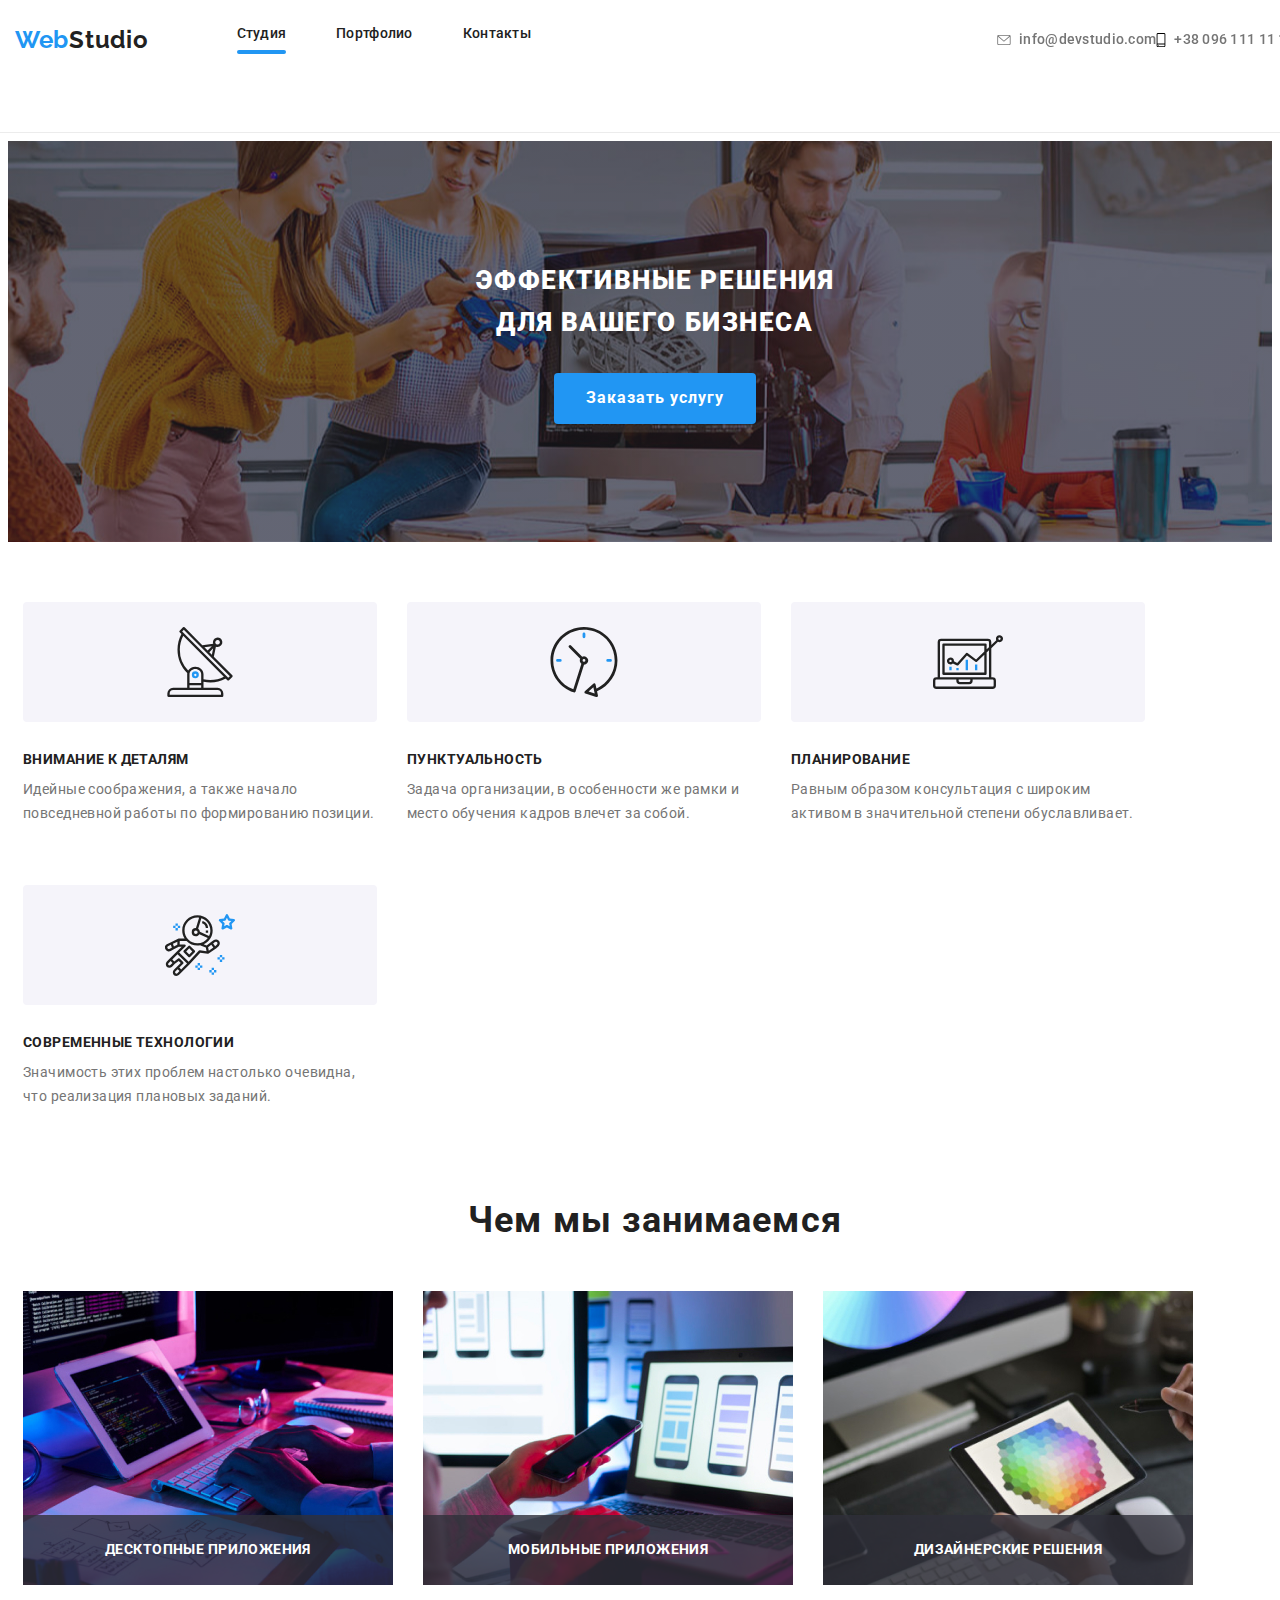
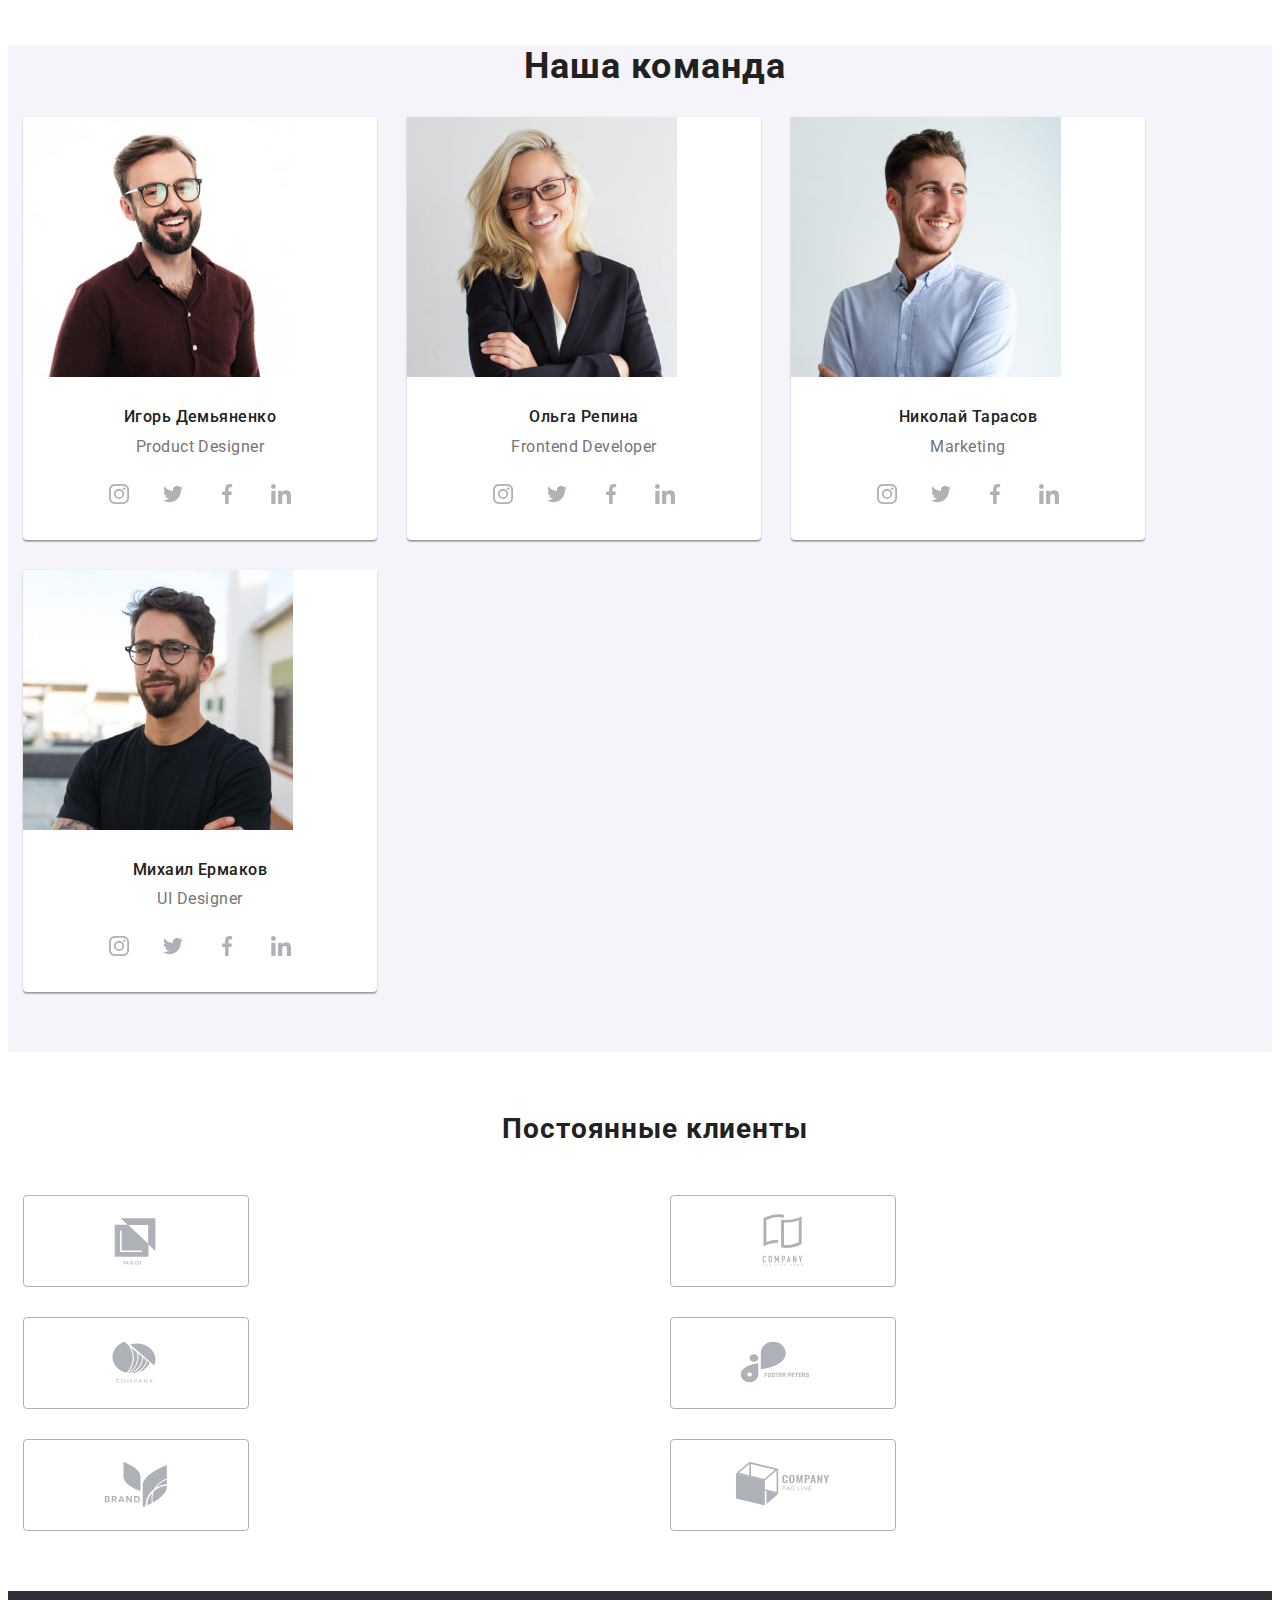
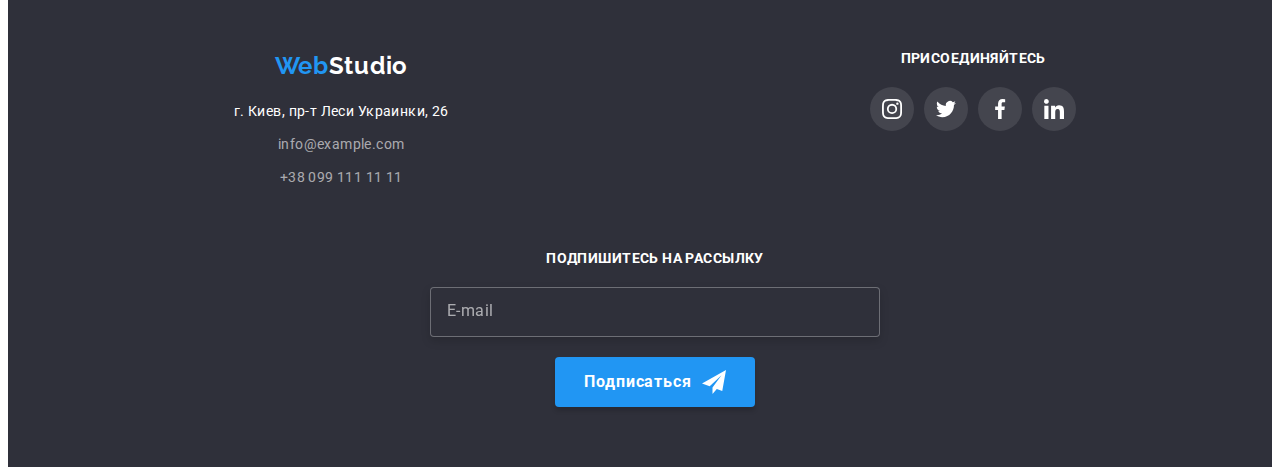
==== commit a7f1c5f1: "добавляет финал 1" ====
--- a/index.html
+++ b/index.html
@@ -39,7 +39,7 @@
               aria-controls="nav-container"
               data-menu-button
             >
-              <svg width="40" height="40" aria-label="Переключатель мобильного меню">
+              <svg width="" height="" aria-label="Переключатель мобильного меню">
                 <use class="header-button__cross" href="./images/icon/sprite-all.svg#icon-close-burger"></use>
                 <use class="header-button__menu" href="./images/icon/sprite-all.svg#icon-menu-burger"></use>
               </svg>
@@ -102,7 +102,8 @@
                 </li>
               </ul>
            </nav>
-            <ul class="contact-list">
+
+              <ul class="contact-list">
                 <li class="contact-list__item">
                   <a class="contact-link link" href="mailto:info@devstudio.com">
                     <svg class="contact-link__icon--mail" width="" height="">
@@ -119,7 +120,7 @@
                     +38 096 111 11 11
                   </a>
                 </li>
-            </ul>
+              </ul>
       </div>
     </header>
     
@@ -136,7 +137,7 @@
 
     <!--инфо блок-->
     <section class="section">
-      <div class="container">
+      <div class="container benefits">
         <!--скрытый заголовок-->
         <h2 class="visually-hidden">Наши преимущества</h2>
 
@@ -376,7 +377,7 @@
     </section>
 
     <!--постоянные клиенты-->
-    <section class="section">
+    <section class="section client">
       <div class="container">
       <h2 class="client-title">Постоянные клиенты</h2>
       <ul class="client-list">
@@ -579,7 +580,6 @@
     </div>
 
     <script src="./js/modal.js"></script>
-
     <script src="./js/mobile-menu.js"></script>
   </body>
 </html> --- a/css/main.min.css
+++ b/css/main.min.css
@@ -1,3 +1,3 @@
 :root{--main-font: 'Roboto', sans-serif;--logo-font: 'Raleway', sans-serif;--accent-txt-cl: #ffffff;--primary-txt-cl: #757575;--footer-txt-cl: rgba(255, 255, 255, 0.6);--title-txt-cl: #212121;--secondary-txt-cl: #2196f3;--main-bg-cl: #2f303a;--section-bg-cl: #f5f4fa;--top-border-cl: #ececec;--border-cl: #eeeeee;--icon-color: #afb1b8;--footer-bg-icon: rgba(255, 255, 255, 0.1);--about-element-cl: rgba(47, 48, 58, 0.8);--overlay-color: rgba(33, 150, 243, 0.9);--backdrop-cl: rgba(0, 0, 0, 0.2);--time-change: 250ms;--time-steps: cubic-bezier(0.4, 0, 0.2, 1)
-}.visually-hidden{position:absolute;width:1px;height:1px;margin:-1px;border:0;padding:0;white-space:nowrap;clip-path:inset(100%);clip:rect(0 0 0 0);overflow:hidden}h1,h2,h3,h4,p{margin-top:0;margin-bottom:0}h1:last-child,h2:last-child,h3:last-child,h4:last-child,p{margin-bottom:0}ul{padding-left:0;margin-top:0;margin-bottom:0;list-style:none}.link{text-decoration:none}.body{font-family:var(--main-font);font-size:14px;line-height:1.71;letter-spacing:0.03em;background-color:var(--accent-txt-cl);color:var(--primary-txt-cl)}.section{padding:60px 0px}img{display:block;height:auto;max-width:100%}.pointer{cursor:pointer}.hero__btn{display:flex;align-items:center;text-align:center;margin-left:auto;margin-right:auto;padding:10px 32px;font-family:var(--main-font);font-weight:700;font-size:16px;line-height:1.9;border-radius:4px;border:transparent;letter-spacing:0.06em;color:var(--accent-txt-cl);background-color:var(--secondary-txt-cl)}.container{max-width:480px;padding-left:15px;padding-right:15px;margin-left:auto;margin-right:auto}@media screen and (min-width: 767px){.container{width:480px}}@media screen and (min-width: 768px){.container{max-width:768px;margin-left:0}}@media screen and (min-width: 1200px){.container{max-width:1200px}}.subtitle{font-weight:700;letter-spacing:0.03em;color:var(--title-txt-cl)}.descr{font-weight:400}.logo{font-family:var(--logo-font);font-weight:700;font-size:24px;line-height:1.17;letter-spacing:0.03em;color:var(--secondary-txt-cl)}.logo-accent{letter-spacing:0.03em;color:var(--title-txt-cl)}@media screen and (min-width: 768px){.header-button{display:none}}@media screen and (max-width: 767px){.header-button{position:relative;z-index:50;display:inline-flex;margin-left:auto;width:40px;height:40px;padding:0;border:none;background-color:transparent}.header-button .header-button__menu{display:none}.header-button .header-button__cross{display:block}.header-button.is-active .header-button__menu{display:block}.header-button.is-active .header-button__cross{display:none}.header-button:hover,.header-button:focus{fill:var(--secondary-txt-cl)}}@media screen and (min-width: 768px){.mobile-container{display:flex;text-align:center}}@media screen and (max-width: 767px){.mobile-container{position:fixed;z-index:20;top:0;left:0;width:100vw;height:100vh;display:flex;flex-direction:column;padding:48px 40px;background-color:var(--accent-txt-cl)}.mobile-container.is-open{display:none}}@media screen and (max-width: 767px){.mobile-list__item:not(:last-child){margin-bottom:32px}}@media screen and (max-width: 767px){.mobile-list__link{font-family:var(--main-font);font-weight:500;font-size:40px;line-height:1.17;letter-spacing:0.02em;color:var(--title-txt-cl)}}@media screen and (max-width: 767px){.mobile-group{margin-top:auto}}@media screen and (max-width: 767px){.mobile-contact{margin-bottom:64px}}@media screen and (max-width: 767px){.mobile-contact__item:nth-child(-n+1){margin-bottom:32px}}@media screen and (max-width: 767px){.mobile-contact__link--color{font-family:var(--main-font);font-weight:500;font-size:34px;line-height:1.18;letter-spacing:0.02em;color:var(--secondary-txt-cl)}}@media screen and (max-width: 767px){.mobile-contact__link{font-family:var(--main-font);font-weight:500;font-size:24px;line-height:1.17;letter-spacing:0.02em;color:var(--primary-txt-cl)}}@media screen and (max-width: 767px){.mobile-socials{display:flex;flex-wrap:wrap;margin-top:-10px;margin-right:-10px}}@media screen and (max-width: 767px){.mobile-socials__item{margin-top:10px;margin-right:10px}}@media screen and (max-width: 767px){.mobile-socials__link{display:block;padding-right:10px;border-right:1px solid rgba(33,33,33,0.2);font-family:var(--main-font);font-weight:500;font-size:18px;line-height:1.22;letter-spacing:0.02em;color:var(--secondary-txt-cl)}}@media screen and (max-width: 767px){.mobile-socials__item:last-child .mobile-socials__link{padding:0;border:none}}@media screen and (max-width: 767px){.nav-list{display:none}}@media screen and (min-width: 768px){.nav-list{display:flex}}.nav-list__item{position:relative;margin-right:50px}.nav-list__item:last-child{margin-right:0}.nav-list__link{display:block;padding:32px 0px;font-weight:500;font-size:14px;line-height:1.14;letter-spacing:0.02em;color:var(--title-txt-cl);transition-property:color;transition-duration:var(--time-change);transition-timing-function:var(--time-steps);transition-delay:100ms}.nav-list__link:hover,.nav-list__link:focus{color:var(--secondary-txt-cl)}.nav-list__link--current::after{content:'';position:absolute;left:0px;bottom:0px;display:block;width:100%;height:4px;background:var(--secondary-txt-cl);border-radius:2px}@media screen and (max-width: 767px){.contact-list{display:none}}@media screen and (min-width: 1200px){.contact-list{display:flex;align-items:center;margin-left:auto}}@media screen and (min-width: 768px){.contact-list .contact-link{font-family:var(--main-font);font-weight:500;font-size:12px;line-height:1.17;letter-spacing:0.02em}}@media screen and (min-width: 768px){.contact-list__item{margin-left:84px;margin-bottom:10px}}.header{position:fixed;z-index:2;top:0;left:0;width:100%;border-bottom:1px solid var(--top-border-cl);background-color:var(--accent-txt-cl)}@media screen and (max-width: 767px){.header{height:60px}}@media screen and (max-width: 767px){.header__container{position:relative}}@media screen and (min-width: 768px){.header__container{display:flex;align-items:center;min-height:80px}}.header__nav{display:flex;align-items:center}.contact-link{display:flex;align-items:center;font-weight:500;font-size:14px;line-height:1.14;letter-spacing:0.02em;color:var(--primary-txt-cl);transition-property:color;transition-duration:var(--time-change);transition-timing-function:var(--time-steps);transition-delay:100ms}.contact-link:hover,.contact-link:focus{color:var(--secondary-txt-cl)}.contact-link__icon--mail{margin-right:8px;fill:currentColor;width:14px;height:10px}.contact-link__icon--phon{margin-right:8px;width:10px;height:14px}.hero{min-width:480px;min-height:400px;margin-left:auto;margin-right:auto;padding-top:118px;padding-bottom:118px;background-color:var(--main-bg-cl)}@media screen and (min-width: 1200px){.hero{max-width:1600px;background-image:linear-gradient(to right, rgba(47,48,58,0.4), rgba(47,48,58,0.4)),url(../images/hero/hero-img.jpg);background-repeat:no-repeat;background-position:center}}.hero__title{max-width:360px;margin-left:auto;margin-right:auto;margin-bottom:30px;align-items:center;font-weight:900;font-size:26px;line-height:1.62;text-align:center;letter-spacing:0.06em;text-transform:uppercase;color:var(--accent-txt-cl)}@media screen and (min-width: 768px){.benefits-list{display:flex;flex-wrap:wrap;margin:-15px}}.benefits-list__item{width:450px}@media screen and (min-width: 768px){.benefits-list__item{width:354px;margin:15px}}.benefits-list__container{display:flex;justify-content:center;align-items:center;margin-bottom:30px;width:450px;height:120px;background:var(--section-bg-cl);border-radius:4px}@media screen and (min-width: 768px){.benefits-list__container{width:354px;height:120px}}.benefits-list__icon{width:70px;height:70px}.benefits-list__title{min-width:450px;margin-bottom:10px;font-size:14px;line-height:1.14;text-align:center;letter-spacing:0.03em;text-transform:uppercase}@media screen and (min-width: 768px){.benefits-list__title{text-align:left}}.benefits-list__description{font-size:14px;line-height:1.71;letter-spacing:0.03em;margin-bottom:30px}.about{padding-top:0px}@media screen and (max-width: 1140px){.about{display:none}}.about-list{display:flex}.about-list__item{position:relative}.about-list__item:not(:last-child){margin-right:30px}.about-list__label{position:absolute;display:flex;align-items:center;justify-content:center;bottom:0;right:0;width:100%;height:70px;font-family:var(--main-font);font-weight:700;font-size:14px;line-height:1.14;letter-spacing:0.03em;text-transform:uppercase;color:var(--accent-txt-cl);background-color:var(--about-element-cl)}.about-title{margin-bottom:50px;font-weight:700;font-size:36px;line-height:1.17;text-align:center;letter-spacing:0.03em;color:var(--title-txt-cl)}.team{min-width:480px;padding-top:0px;background-color:var(--section-bg-cl)}.team-title{margin-bottom:50px;font-weight:700;font-size:36px;line-height:1.17;text-align:center;letter-spacing:0.03em;color:var(--title-txt-cl)}@media screen and (min-width: 768px){.team-title{margin-bottom:30px}}@media screen and (min-width: 768px){.team-list{display:flex;flex-wrap:wrap;margin:-15px}}.team-list__item{background-color:var(--accent-txt-cl);box-shadow:0px 1px 3px rgba(0,0,0,0.12),0px 1px 1px rgba(0,0,0,0.14),0px 2px 1px rgba(0,0,0,0.2);border-radius:0px 0px 4px 4px}.team-list__item:not(:last-child){margin-bottom:30px}@media screen and (min-width: 768px){.team-list__item{width:354px;margin:15px}}.team-list__wrapper{padding-top:30px;padding-bottom:30px}@media screen and (min-width: 768px){.team-list__wrapper{padding-bottom:24px}}.team-list__title{margin-bottom:10px;font-weight:500;font-size:16px;line-height:1.19;text-align:center;letter-spacing:0.03em;color:var(--title-txt-cl)}.team-list__descr{margin-bottom:16px;font-weight:400;font-size:16px;line-height:1.19;text-align:center;letter-spacing:0.03em}.social-list{display:flex;justify-content:center}.social-item:not(:last-child){margin-right:10px}.social-link{display:flex;align-items:center;justify-content:center;width:44px;height:44px;border-radius:50px;fill:var(--icon-color);transition-property:background-color, fill;transition-duration:var(--time-change);transition-timing-function:var(--time-steps);transition-delay:100ms}.social-link:hover,.social-link:focus{background-color:var(--secondary-txt-cl);fill:var(--accent-txt-cl)}.social-icon{width:20px;height:20px}.client-title{margin-bottom:50px;font-weight:700;font-size:28px;line-height:1.18;text-align:center;letter-spacing:0.03em;color:var(--title-txt-cl)}.client-list{display:flex;flex-wrap:wrap;margin:-15px}.client-item{flex-basis:calc((100% - 4 * 15px) / 2);margin:15px}.client-link{display:flex;align-items:center;justify-content:center;fill:var(--icon-color);border:1px solid var(--icon-color);box-sizing:border-box;border-radius:4px;transition-property:fill, border;transition-duration:var(--time-change);transition-timing-function:var(--time-steps);transition-delay:100ms}@media screen and (min-width: 768px){.client-link{width:226px}}.client-link:hover,.client-link:focus{fill:var(--secondary-txt-cl);border:1px solid var(--secondary-txt-cl)}.client-icon{width:106px;height:60px}.work-list{display:flex;margin-left:auto;margin-right:auto;margin-bottom:40px}@media screen and (max-width: 767px){.work-list{flex-wrap:wrap}}@media screen and (min-width: 768px){.work-list{justify-content:center}}.work-item-btn:not(:last-child){margin-right:8px}.work-item-btn:nth-child(-n+3){margin-bottom:15px}.work-btn{border:transparent;border-radius:4px;padding:6px 22px;font-family:var(--main-font);font-weight:500;font-size:16px;line-height:1.62;text-align:center;letter-spacing:0.03em;color:var(--title-txt-cl);background-color:var(--section-bg-cl);transition-property:background-color, color, box-shadow;transition-duration:var(--time-change);transition-timing-function:var(--time-steps);transition-delay:100ms}.work-btn:hover,.work-btn:focus{background-color:var(--secondary-txt-cl);color:var(--accent-txt-cl);box-shadow:0px 3px 1px rgba(0,0,0,0.1),0px 1px 2px rgba(0,0,0,0.08),0px 2px 2px rgba(0,0,0,0.12)}@media screen and (min-width: 768px){.list-pic{display:flex;flex-wrap:wrap;margin:-15px}}@media screen and (max-width: 767px){.list-pic__item:not(:last-child){margin-bottom:30px}}@media screen and (min-width: 768px){.list-pic__item{flex-basis:calc((100% - 2 * 30px) / 2);margin:15px}}.list-pic__link{display:block;transition-property:box-shadow;transition-duration:var(--time-change);transition-timing-function:var(--time-steps);transition-delay:100ms}.list-pic__link:hover,.list-pic__link:focus{box-shadow:0px 1px 1px rgba(0,0,0,0.12),0px 4px 4px rgba(0,0,0,0.06),1px 4px 6px rgba(0,0,0,0.16)}.work-text-wrapper{height:100%;padding-top:20px;padding-right:24px;padding-bottom:20px;padding-left:24px;background:var(--accent-txt-cl);border-right:1px solid var(--border-cl);border-bottom:1px solid var(--border-cl);border-left:1px solid var(--border-cl)}.work-title{margin-bottom:4px;font-weight:700;font-size:18px;line-height:2;letter-spacing:0.06em;color:var(--title-txt-cl)}.work-descr{font-weight:400;font-size:16px;line-height:1.87;letter-spacing:0.03em;color:var(--primary-txt-cl)}.list-pic__thumb{position:relative;overflow:hidden}.overlay-thumb{position:absolute;top:0px;left:0px;width:100%;height:100%;padding:63px 24px;transform:translateY(100%);transition:transform var(--time-change) var(--time-steps);background:var(--overlay-color)}.list-pic__link:hover .overlay-thumb,.list-pic__link:focus .overlay-thumb{transform:translateY(0)}.overlay-thumb__txt{font-family:var(--main-font);font-weight:400;font-size:18px;line-height:1.56;letter-spacing:0.03em;color:var(--accent-txt-cl)}.footer{display:block;min-width:480px;max-height:603px;padding-top:60px;padding-bottom:60px;background-color:var(--main-bg-cl)}@media screen and (min-width: 768px){.footer-container__position{display:flex;align-items:center;justify-content:space-around;margin-bottom:60px}}.join-wrapper{text-align:center;margin-top:60px}@media screen and (min-width: 768px){.join-wrapper{margin-top:0px}}.footer-title{margin-bottom:20px;font-weight:700;font-size:14px;line-height:1.14;text-transform:uppercase;color:var(--accent-txt-cl)}.address-item{margin-bottom:9px}.address-item:last-child{margin-bottom:0px}.address-item .address-link{display:block;text-align:center;font-family:var(--main-font);font-style:normal;font-weight:400;font-size:14px;line-height:1.71;letter-spacing:0.03em;color:var(--accent-txt-cl)}.address-link-contact{display:block;text-align:center;font-style:normal;color:var(--footer-txt-cl)}.join-list{display:flex;justify-content:center;margin-bottom:60px}.join-item:not(:last-child){margin-right:10px}.footer-social-link{display:inline-flex;align-items:center;justify-content:center;width:44px;height:44px;border-radius:50%;background-color:var(--footer-bg-icon);fill:var(--accent-txt-cl);transition-property:background-color, fill;transition-duration:var(--time-change);transition-timing-function:var(--time-steps);transition-delay:100ms}.footer-social-link:hover,.footer-social-link:focus{background-color:var(--secondary-txt-cl)}.container-logo{margin-bottom:20px}.footer-logo{display:block;font-family:var(--logo-font);font-weight:700;font-size:24px;line-height:1.17;text-align:center;letter-spacing:0.03em;color:var(--secondary-txt-cl)}.footer-logo-accent{color:var(--accent-txt-cl)}.mailing-button{display:flex;align-items:center;justify-content:center;margin-left:auto;margin-right:auto;width:200px;height:50px;padding:0px;border:transparent;background-color:var(--secondary-txt-cl);box-shadow:0px 4px 4px rgba(0,0,0,0.15);border-radius:4px}.mailing-txt{margin-right:10px;font-family:var(--main-font);font-weight:700;font-size:16px;line-height:1.88;letter-spacing:0.06em;color:var(--accent-txt-cl)}.mailing-icon{width:24px;height:24px;fill:var(--accent-txt-cl)}.mailing-title{display:block;margin-bottom:20px;font-family:var(--main-font);font-weight:700;font-size:14px;line-height:1.14;text-align:center;letter-spacing:0.03em;text-transform:uppercase;color:var(--accent-txt-cl)}.form-input{width:450px;height:50px;margin-bottom:20px;padding:15px 16px;border:1px solid rgba(255,255,255,0.3);box-sizing:border-box;filter:drop-shadow(0px 4px 4px rgba(0,0,0,0.15));border-radius:4px;background-color:var(--main-bg-cl);outline:none}.form-input::placeholder{font-family:var(--main-font);font-weight:400;font-size:16px;line-height:1.25;letter-spacing:0.03em;color:var(--footer-txt-cl)}.form-input:focus{border-color:var(--secondary-txt-cl)}@media screen and (min-width: 768px){.form-input{display:block;margin-left:auto;margin-right:auto}}.backdrop{position:fixed;z-index:3;top:0;left:0;width:100%;height:100%;background-color:var(--backdrop-cl);overflow-y:scroll}.backdrop.is-hidden{opacity:0;pointer-events:none;transition:opacity var(--time-change) var(--time-steps)}.backdrop.is-hidden .modal{transform:translate(-50%, -50%) scale(0.8)}.modal{position:absolute;top:50%;left:48%;width:450px;height:609px;background-color:var(--accent-txt-cl);box-shadow:0px 1px 3px rgba(0,0,0,0.12),0px 1px 1px rgba(0,0,0,0.14),0px 2px 1px rgba(0,0,0,0.2);border-radius:4px;transform:translate(-50%, -50%) scale(1);transition:transform var(--time-change) var(--time-steps)}.call-form{padding:40px}.form-contents{display:block;margin-bottom:12px;font-family:var(--main-font);font-weight:700;font-size:20px;line-height:1.5;text-align:center;letter-spacing:0.03em;color:var(--title-txt-cl)}.form-group{display:flex;flex-direction:column;margin-bottom:10px}.label{margin-bottom:4px;font-weight:400;font-size:12px;line-height:1.17;letter-spacing:0.01em}.input-wrapper{position:relative}.call-input{padding:12px 12px 12px 42px;width:100%;height:40px;outline:none;border:1px solid rgba(33,33,33,0.2);box-sizing:border-box;border-radius:4px}.call-input:focus+.icon-call,.call-input:hover{fill:var(--secondary-txt-cl);border-color:var(--secondary-txt-cl)}.icon-call{position:absolute;top:14px;left:15px}.form-comment{margin-bottom:20px}.agreement{display:flex;align-items:center;justify-content:center;margin-bottom:30px}.agreement-label{display:flex;align-items:center;justify-content:center}.clos-modal{position:absolute;right:8px;top:8px;width:30px;height:30px;background-color:var(--accent-txt-cl);border:1px solid rgba(0,0,0,0.1);box-sizing:border-box;border-radius:50%}.clos-modal:hover,.clos-modal:focus{fill:var(--secondary-txt-cl)}.clos-icon{width:11px;height:11px}.call-sabmit{display:block;border:transparent;margin-left:auto;margin-right:auto;width:200px;height:50px;font-family:var(--main-font);font-weight:700;font-size:16px;line-height:1.88;letter-spacing:0.06em;color:var(--accent-txt-cl);background:var(--secondary-txt-cl);box-shadow:0px 4px 4px rgba(0,0,0,0.15);border-radius:4px}.agreement-label__checkbox{position:absolute;width:1px;height:1px;margin:-1px;border:0;padding:0;white-space:nowrap;clip-path:inset(100%);clip:rect(0 0 0 0);overflow:hidden}.agreement-label__icon{margin-right:7px;border:1.2px solid var(--title-txt-cl);border-radius:2px;fill:var(--accent-txt-cl)}.agreement-label__checkbox:checked+.agreement-label__icon{background-color:var(--secondary-txt-cl);border-radius:2px;border-color:transparent}.agreement-label__txt{font-family:var(--main-font);font-weight:400;font-size:12px;line-height:1.17;letter-spacing:0.03em;color:var(--primary-txt-cl)}textarea{display:block;resize:none;padding:12px 16px;width:100%;height:120px;outline:none;border:1px solid rgba(33,33,33,0.2);box-sizing:border-box;border-radius:4px}textarea:focus,textarea:hover{border-color:var(--secondary-txt-cl)}
+}.visually-hidden{position:absolute;width:1px;height:1px;margin:-1px;border:0;padding:0;white-space:nowrap;clip-path:inset(100%);clip:rect(0 0 0 0);overflow:hidden}h1,h2,h3,h4,p{margin-top:0;margin-bottom:0}h1:last-child,h2:last-child,h3:last-child,h4:last-child,p{margin-bottom:0}ul{padding-left:0;margin-top:0;margin-bottom:0;list-style:none}.link{text-decoration:none}.body{font-family:var(--main-font);font-size:14px;line-height:1.71;letter-spacing:0.03em;background-color:var(--accent-txt-cl);color:var(--primary-txt-cl)}.section{min-width:480px;padding:60px 0px}img{display:block;height:auto;max-width:100%}.pointer{cursor:pointer}.hero__btn{display:flex;align-items:center;text-align:center;margin-left:auto;margin-right:auto;padding:10px 32px;font-family:var(--main-font);font-weight:700;font-size:16px;line-height:1.9;border-radius:4px;border:transparent;letter-spacing:0.06em;color:var(--accent-txt-cl);background-color:var(--secondary-txt-cl)}.container{width:100%;padding-left:15px;padding-right:15px;margin-left:auto;margin-right:auto}.subtitle{font-weight:700;letter-spacing:0.03em;color:var(--title-txt-cl)}.descr{font-weight:400}.logo{font-family:var(--logo-font);font-weight:700;font-size:24px;line-height:1.17;letter-spacing:0.03em;color:var(--secondary-txt-cl)}@media screen and (min-width: 768px){.logo{margin-right:88px}}.logo-accent{color:var(--title-txt-cl)}@media screen and (min-width: 768px){.header-button{display:none}}@media screen and (max-width: 767px){.header-button{position:relative;z-index:50;display:inline-flex;width:40px;height:40px;padding:0;border:none;background-color:transparent}.header-button .header-button__menu{display:none}.header-button .header-button__cross{display:block}.header-button.is-active .header-button__menu{display:block}.header-button.is-active .header-button__cross{display:none}.header-button:hover,.header-button:focus{fill:var(--secondary-txt-cl)}}@media screen and (min-width: 768px){.mobile-container{display:none}}@media screen and (max-width: 767px){.mobile-container{position:fixed;z-index:20;top:0;left:0;width:100vh;height:100vh;display:flex;flex-direction:column;padding:48px 40px;background-color:var(--accent-txt-cl)}.mobile-container.is-open{display:none}}@media screen and (max-width: 767px){.mobile-list__item:not(:last-child){margin-bottom:32px}}@media screen and (max-width: 767px){.mobile-list__link{font-family:var(--main-font);font-weight:500;font-size:40px;line-height:1.17;letter-spacing:0.02em;color:var(--title-txt-cl)}}@media screen and (max-width: 767px){.mobile-group{margin-top:auto}}@media screen and (max-width: 767px){.mobile-contact{margin-bottom:64px}}@media screen and (max-width: 767px){.mobile-contact__item:nth-child(-n+1){margin-bottom:32px}}@media screen and (max-width: 767px){.mobile-contact__link--color{font-family:var(--main-font);font-weight:500;font-size:34px;line-height:1.18;letter-spacing:0.02em;color:var(--secondary-txt-cl)}}@media screen and (max-width: 767px){.mobile-contact__link{font-family:var(--main-font);font-weight:500;font-size:24px;line-height:1.17;letter-spacing:0.02em;color:var(--primary-txt-cl)}}@media screen and (max-width: 767px){.mobile-socials{display:flex;flex-wrap:wrap;margin-top:-10px;margin-right:-10px}}@media screen and (max-width: 767px){.mobile-socials__item{margin-top:10px;margin-right:10px}}@media screen and (max-width: 767px){.mobile-socials__link{display:block;padding-right:10px;border-right:1px solid rgba(33,33,33,0.2);font-family:var(--main-font);font-weight:500;font-size:18px;line-height:1.22;letter-spacing:0.02em;color:var(--secondary-txt-cl)}}@media screen and (max-width: 767px){.mobile-socials__item:last-child .mobile-socials__link{padding:0;border:none}}@media screen and (max-width: 767px){.nav-list{display:none}}@media screen and (min-width: 768px){.nav-list{display:flex}}.nav-list__item{position:relative;margin-right:50px}.nav-list__item:last-child{margin-right:0}.nav-list__link{display:block;font-weight:500;font-size:14px;line-height:1.14;letter-spacing:0.02em;color:var(--title-txt-cl);transition-property:color;transition-duration:var(--time-change);transition-timing-function:var(--time-steps);transition-delay:100ms}.nav-list__link:hover,.nav-list__link:focus{color:var(--secondary-txt-cl)}.nav-list__link--current::after{content:'';position:absolute;left:0px;bottom:0px;display:block;width:100%;height:4px;background:var(--secondary-txt-cl);border-radius:2px}@media screen and (max-width: 767px){.contact-list{display:none}}@media screen and (min-width: 1200px){.contact-list{display:flex;align-items:center;margin-left:auto}}@media screen and (min-width: 768px){.contact-link{font-family:var(--main-font);font-weight:500;font-size:12px;line-height:1.17;letter-spacing:0.02em}}@media screen and (min-width: 768px){.contact-link__item{margin-bottom:10px}}.header{position:fixed;z-index:2;top:0;left:0;padding-top:16px;padding-bottom:16px;width:100%;height:60px;border-bottom:1px solid var(--top-border-cl);background-color:var(--accent-txt-cl)}@media screen and (min-width: 768px){.header{width:100%;height:80px;padding-top:26px;padding-bottom:26px}}.header__container{min-width:480px}@media screen and (min-width: 768px){.header__container{min-width:768px;display:flex}}.header__nav{display:flex}@media screen and (max-width: 767px){.header__nav{justify-content:space-between}}@media screen and (min-width: 768px){.contact-list{margin-left:auto}}.contact-link{display:flex;align-items:center;font-weight:500;font-size:14px;line-height:1.14;letter-spacing:0.02em;color:var(--primary-txt-cl);transition-property:color;transition-duration:var(--time-change);transition-timing-function:var(--time-steps);transition-delay:100ms}.contact-link:hover,.contact-link:focus{color:var(--secondary-txt-cl)}.contact-link__icon--mail{margin-right:8px;fill:currentColor;width:14px;height:10px}.contact-link__icon--phon{margin-right:8px;width:10px;height:14px}.hero{min-width:480px;margin-left:auto;margin-right:auto;padding-top:118px;padding-bottom:118px;background-color:var(--main-bg-cl)}@media screen and (min-width: 768px){.hero{min-width:768px}}@media screen and (min-width: 1200px){.hero{max-width:1600px;background-image:linear-gradient(to right, rgba(47,48,58,0.4), rgba(47,48,58,0.4)),url(../images/hero/hero-img.jpg);background-repeat:no-repeat;background-position:center}}.hero__title{width:360px;margin-left:auto;margin-right:auto;margin-bottom:30px;align-items:center;font-weight:900;font-size:26px;line-height:1.62;text-align:center;letter-spacing:0.06em;text-transform:uppercase;color:var(--accent-txt-cl)}.benefits{min-width:480px;margin-left:auto;margin-right:auto}@media screen and (min-width: 768px){.benefits{min-width:768px}}.benefits-list{margin:-15px}@media screen and (min-width: 768px){.benefits-list{display:flex;flex-wrap:wrap}}.benefits-list__item{width:450px}@media screen and (min-width: 768px){.benefits-list__item{width:354px;margin:15px}}.benefits-list__container{display:flex;justify-content:center;align-items:center;margin-bottom:30px;width:450px;height:120px;background:var(--section-bg-cl);border-radius:4px}@media screen and (min-width: 768px){.benefits-list__container{width:354px}}.benefits-list__icon{width:70px;height:70px}.benefits-list__title{min-width:450px;margin-bottom:10px;font-size:14px;line-height:1.14;text-align:center;letter-spacing:0.03em;text-transform:uppercase}@media screen and (min-width: 768px){.benefits-list__title{text-align:left}}.benefits-list__description{font-size:14px;line-height:1.71;letter-spacing:0.03em;margin-bottom:30px}.about{padding-top:0px}@media screen and (max-width: 1170px){.about{display:none}}.about-list{display:flex}.about-list__item{position:relative}.about-list__item:not(:last-child){margin-right:30px}.about-list__label{position:absolute;display:flex;align-items:center;justify-content:center;bottom:0;right:0;width:100%;height:70px;font-family:var(--main-font);font-weight:700;font-size:14px;line-height:1.14;letter-spacing:0.03em;text-transform:uppercase;color:var(--accent-txt-cl);background-color:var(--about-element-cl)}.about-title{margin-bottom:50px;font-weight:700;font-size:36px;line-height:1.17;text-align:center;letter-spacing:0.03em;color:var(--title-txt-cl)}.team{min-width:480px;margin-left:auto;margin-right:auto;padding-top:0px;background-color:var(--section-bg-cl)}@media screen and (min-width: 768px){.team{min-width:768px}}.team-title{margin-bottom:50px;font-weight:700;font-size:36px;line-height:1.17;text-align:center;letter-spacing:0.03em;color:var(--title-txt-cl)}@media screen and (min-width: 768px){.team-title{margin-bottom:30px}}@media screen and (min-width: 768px){.team-list{display:flex;flex-wrap:wrap;margin:-15px}}.team-list__item{background-color:var(--accent-txt-cl);box-shadow:0px 1px 3px rgba(0,0,0,0.12),0px 1px 1px rgba(0,0,0,0.14),0px 2px 1px rgba(0,0,0,0.2);border-radius:0px 0px 4px 4px}@media screen and (min-width: 768px){.team-list__item{width:354px;margin:15px}}.team-list__wrapper{padding-top:30px;padding-bottom:30px}@media screen and (min-width: 768px){.team-list__wrapper{padding-bottom:24px}}.team-list__title{margin-bottom:10px;font-weight:500;font-size:16px;line-height:1.19;text-align:center;letter-spacing:0.03em;color:var(--title-txt-cl)}.team-list__descr{margin-bottom:16px;font-weight:400;font-size:16px;line-height:1.19;text-align:center;letter-spacing:0.03em}.social-list{display:flex;justify-content:center}.social-item:not(:last-child){margin-right:10px}.social-link{display:flex;align-items:center;justify-content:center;width:44px;height:44px;border-radius:50px;fill:var(--icon-color);transition-property:background-color, fill;transition-duration:var(--time-change);transition-timing-function:var(--time-steps);transition-delay:100ms}.social-link:hover,.social-link:focus{background-color:var(--secondary-txt-cl);fill:var(--accent-txt-cl)}.social-icon{width:20px;height:20px}.client{min-width:480px}.client-title{margin-bottom:50px;font-weight:700;font-size:28px;line-height:1.18;text-align:center;letter-spacing:0.03em;color:var(--title-txt-cl)}.client-list{display:flex;flex-wrap:wrap;margin-left:auto;margin-right:auto;margin:-15px}.client-item{flex-basis:calc((100% - 4 * 15px) / 2);margin:15px}.client-link{display:flex;align-items:center;justify-content:center;width:210px;height:92px;fill:var(--icon-color);border:1px solid var(--icon-color);box-sizing:border-box;border-radius:4px;transition-property:fill, border;transition-duration:var(--time-change);transition-timing-function:var(--time-steps);transition-delay:100ms}@media screen and (min-width: 768px){.client-link{width:226px}}.client-link:hover,.client-link:focus{fill:var(--secondary-txt-cl);border:1px solid var(--secondary-txt-cl)}.client-icon{width:106px;height:60px}.work-list{display:flex;margin-left:auto;margin-right:auto;margin-bottom:40px}@media screen and (max-width: 767px){.work-list{flex-wrap:wrap}}@media screen and (min-width: 768px){.work-list{justify-content:center}}.work-item-btn:not(:last-child){margin-right:8px}.work-item-btn:nth-child(-n+3){margin-bottom:15px}.work-btn{border:transparent;border-radius:4px;padding:6px 22px;font-family:var(--main-font);font-weight:500;font-size:16px;line-height:1.62;text-align:center;letter-spacing:0.03em;color:var(--title-txt-cl);background-color:var(--section-bg-cl);transition-property:background-color, color, box-shadow;transition-duration:var(--time-change);transition-timing-function:var(--time-steps);transition-delay:100ms}.work-btn:hover,.work-btn:focus{background-color:var(--secondary-txt-cl);color:var(--accent-txt-cl);box-shadow:0px 3px 1px rgba(0,0,0,0.1),0px 1px 2px rgba(0,0,0,0.08),0px 2px 2px rgba(0,0,0,0.12)}.list-pic{width:450px;margin-left:auto;margin-right:auto}@media screen and (min-width: 768px){.list-pic{display:flex;flex-wrap:wrap;margin:-15px}}@media screen and (max-width: 767px){.list-pic__item:not(:last-child){margin-bottom:30px}}@media screen and (min-width: 768px){.list-pic__item{flex-basis:calc((100% - 2 * 30px) / 2);margin:15px}}.list-pic__link{display:block;transition-property:box-shadow;transition-duration:var(--time-change);transition-timing-function:var(--time-steps);transition-delay:100ms}.list-pic__link:hover,.list-pic__link:focus{box-shadow:0px 1px 1px rgba(0,0,0,0.12),0px 4px 4px rgba(0,0,0,0.06),1px 4px 6px rgba(0,0,0,0.16)}.work-text-wrapper{height:100%;padding-top:20px;padding-right:24px;padding-bottom:20px;padding-left:24px;background:var(--accent-txt-cl);border-right:1px solid var(--border-cl);border-bottom:1px solid var(--border-cl);border-left:1px solid var(--border-cl)}.work-title{margin-bottom:4px;font-weight:700;font-size:18px;line-height:2;letter-spacing:0.06em;color:var(--title-txt-cl)}.work-descr{font-weight:400;font-size:16px;line-height:1.87;letter-spacing:0.03em;color:var(--primary-txt-cl)}.list-pic__thumb{position:relative;overflow:hidden}.overlay-thumb{position:absolute;top:0px;left:0px;width:100%;height:100%;padding:63px 24px;transform:translateY(100%);transition:transform var(--time-change) var(--time-steps);background:var(--overlay-color)}.list-pic__link:hover .overlay-thumb,.list-pic__link:focus .overlay-thumb{transform:translateY(0)}.overlay-thumb__txt{font-family:var(--main-font);font-weight:400;font-size:18px;line-height:1.56;letter-spacing:0.03em;color:var(--accent-txt-cl)}.footer{display:block;min-width:480px;max-height:603px;padding-top:60px;padding-bottom:60px;background-color:var(--main-bg-cl)}@media screen and (min-width: 768px){.footer-container__position{display:flex;align-items:center;justify-content:space-around;margin-bottom:60px}}.join-wrapper{text-align:center;margin-top:60px}@media screen and (min-width: 768px){.join-wrapper{margin-top:0px}}.footer-title{margin-bottom:20px;font-weight:700;font-size:14px;line-height:1.14;text-transform:uppercase;color:var(--accent-txt-cl)}.address-item{margin-bottom:9px}.address-item:last-child{margin-bottom:0px}.address-item .address-link{display:block;text-align:center;font-family:var(--main-font);font-style:normal;font-weight:400;font-size:14px;line-height:1.71;letter-spacing:0.03em;color:var(--accent-txt-cl)}.address-link-contact{display:block;text-align:center;font-style:normal;color:var(--footer-txt-cl)}.join-list{display:flex;justify-content:center;margin-bottom:60px}.join-item:not(:last-child){margin-right:10px}.footer-social-link{display:inline-flex;align-items:center;justify-content:center;width:44px;height:44px;border-radius:50%;background-color:var(--footer-bg-icon);fill:var(--accent-txt-cl);transition-property:background-color, fill;transition-duration:var(--time-change);transition-timing-function:var(--time-steps);transition-delay:100ms}.footer-social-link:hover,.footer-social-link:focus{background-color:var(--secondary-txt-cl)}.container-logo{margin-bottom:20px}.footer-logo{display:block;font-family:var(--logo-font);font-weight:700;font-size:24px;line-height:1.17;text-align:center;letter-spacing:0.03em;color:var(--secondary-txt-cl)}.footer-logo-accent{color:var(--accent-txt-cl)}.mailing-button{display:flex;align-items:center;justify-content:center;margin-left:auto;margin-right:auto;width:200px;height:50px;padding:0px;border:transparent;background-color:var(--secondary-txt-cl);box-shadow:0px 4px 4px rgba(0,0,0,0.15);border-radius:4px}.mailing-txt{margin-right:10px;font-family:var(--main-font);font-weight:700;font-size:16px;line-height:1.88;letter-spacing:0.06em;color:var(--accent-txt-cl)}.mailing-icon{width:24px;height:24px;fill:var(--accent-txt-cl)}.mailing-title{display:block;margin-bottom:20px;font-family:var(--main-font);font-weight:700;font-size:14px;line-height:1.14;text-align:center;letter-spacing:0.03em;text-transform:uppercase;color:var(--accent-txt-cl)}.form-input{width:450px;height:50px;margin-bottom:20px;padding:15px 16px;border:1px solid rgba(255,255,255,0.3);box-sizing:border-box;filter:drop-shadow(0px 4px 4px rgba(0,0,0,0.15));border-radius:4px;background-color:var(--main-bg-cl);outline:none}.form-input::placeholder{font-family:var(--main-font);font-weight:400;font-size:16px;line-height:1.25;letter-spacing:0.03em;color:var(--footer-txt-cl)}.form-input:focus{border-color:var(--secondary-txt-cl)}@media screen and (min-width: 768px){.form-input{display:block;margin-left:auto;margin-right:auto}}.backdrop{position:fixed;z-index:3;top:0;left:0;width:100%;height:100%;background-color:var(--backdrop-cl);overflow-y:scroll}.backdrop.is-hidden{opacity:0;pointer-events:none;transition:opacity var(--time-change) var(--time-steps)}.backdrop.is-hidden .modal{transform:translate(-50%, -50%) scale(0.8)}.modal{position:absolute;top:50%;left:48%;width:450px;height:609px;background-color:var(--accent-txt-cl);box-shadow:0px 1px 3px rgba(0,0,0,0.12),0px 1px 1px rgba(0,0,0,0.14),0px 2px 1px rgba(0,0,0,0.2);border-radius:4px;transform:translate(-50%, -50%) scale(1);transition:transform var(--time-change) var(--time-steps)}.call-form{padding:40px}.form-contents{display:block;margin-bottom:12px;font-family:var(--main-font);font-weight:700;font-size:20px;line-height:1.5;text-align:center;letter-spacing:0.03em;color:var(--title-txt-cl)}.form-group{display:flex;flex-direction:column;margin-bottom:10px}.label{margin-bottom:4px;font-weight:400;font-size:12px;line-height:1.17;letter-spacing:0.01em}.input-wrapper{position:relative}.call-input{padding:12px 12px 12px 42px;width:100%;height:40px;outline:none;border:1px solid rgba(33,33,33,0.2);box-sizing:border-box;border-radius:4px}.call-input:focus+.icon-call,.call-input:hover{fill:var(--secondary-txt-cl);border-color:var(--secondary-txt-cl)}.icon-call{position:absolute;top:14px;left:15px}.form-comment{margin-bottom:20px}.agreement{display:flex;align-items:center;justify-content:center;margin-bottom:30px}.agreement-label{display:flex;align-items:center;justify-content:center}.clos-modal{position:absolute;right:8px;top:8px;width:30px;height:30px;background-color:var(--accent-txt-cl);border:1px solid rgba(0,0,0,0.1);box-sizing:border-box;border-radius:50%}.clos-modal:hover,.clos-modal:focus{fill:var(--secondary-txt-cl)}.clos-icon{width:11px;height:11px}.call-sabmit{display:block;border:transparent;margin-left:auto;margin-right:auto;width:200px;height:50px;font-family:var(--main-font);font-weight:700;font-size:16px;line-height:1.88;letter-spacing:0.06em;color:var(--accent-txt-cl);background:var(--secondary-txt-cl);box-shadow:0px 4px 4px rgba(0,0,0,0.15);border-radius:4px}.agreement-label__checkbox{position:absolute;width:1px;height:1px;margin:-1px;border:0;padding:0;white-space:nowrap;clip-path:inset(100%);clip:rect(0 0 0 0);overflow:hidden}.agreement-label__icon{margin-right:7px;border:1.2px solid var(--title-txt-cl);border-radius:2px;fill:var(--accent-txt-cl)}.agreement-label__checkbox:checked+.agreement-label__icon{background-color:var(--secondary-txt-cl);border-radius:2px;border-color:transparent}.agreement-label__txt{font-family:var(--main-font);font-weight:400;font-size:12px;line-height:1.17;letter-spacing:0.03em;color:var(--primary-txt-cl)}textarea{display:block;resize:none;padding:12px 16px;width:100%;height:120px;outline:none;border:1px solid rgba(33,33,33,0.2);box-sizing:border-box;border-radius:4px}textarea:focus,textarea:hover{border-color:var(--secondary-txt-cl)}
 /*# sourceMappingURL=main.min.css.map */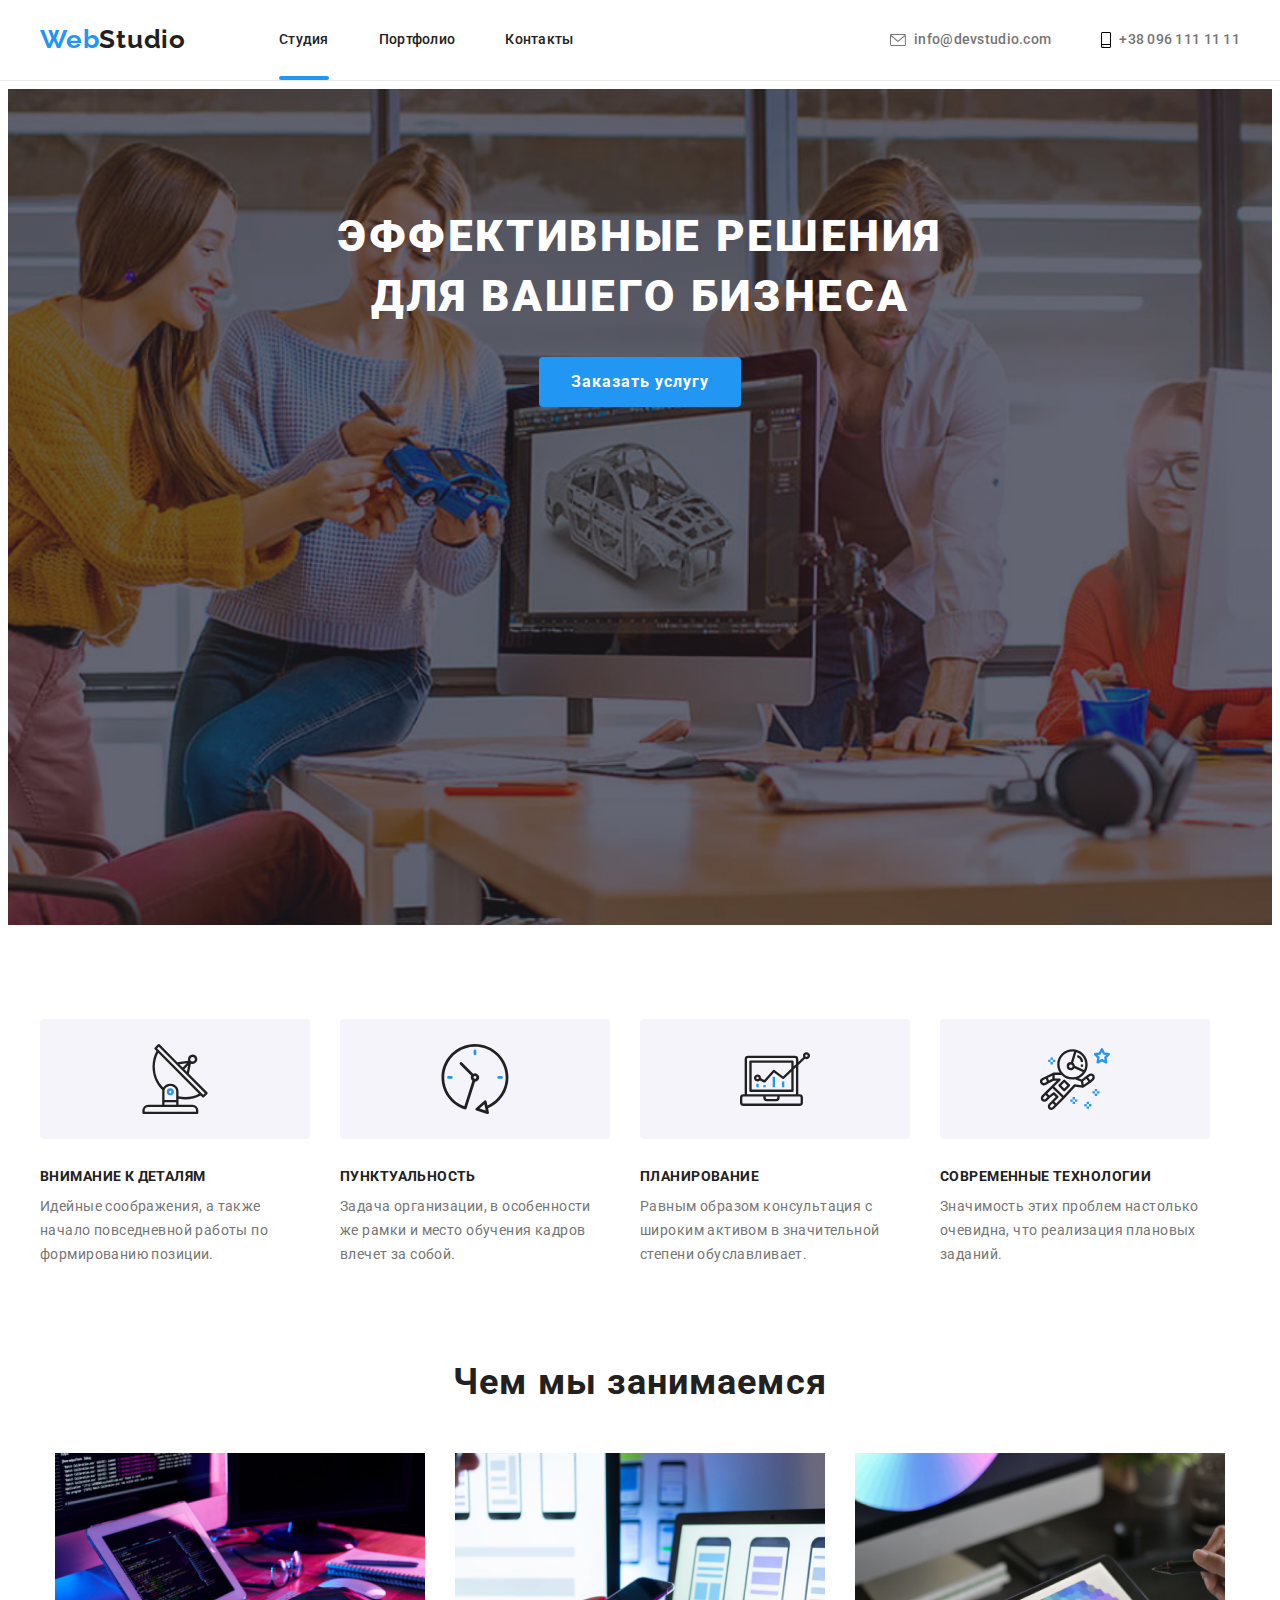
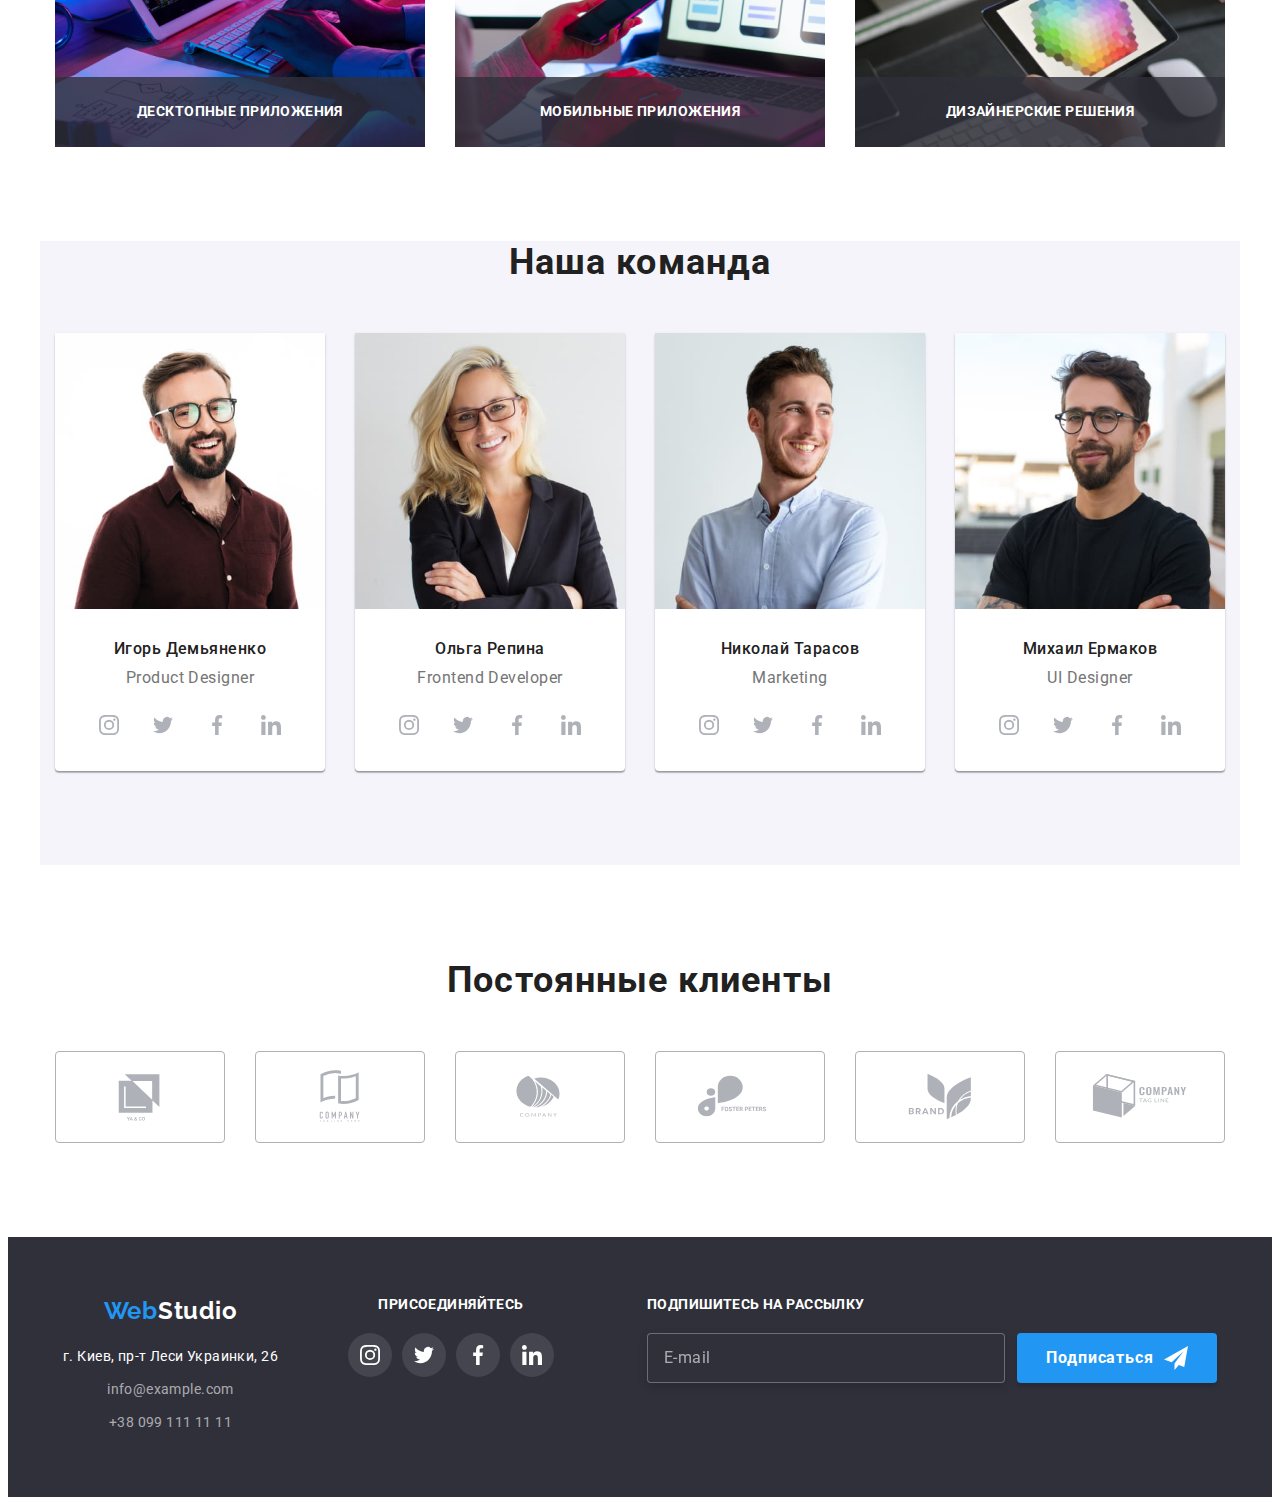
==== commit 46c48b7c: "добавляет фото команда" ====
--- a/index.html
+++ b/index.html
@@ -225,7 +225,33 @@
         
           <ul class="team-list">
             <li class="team-list__item">
-              <img class="team-list__pic" src="./images/team/team-card-1.jpg" alt="Демьяненко"/>
+              <picture>
+                <source
+                srcset="./images/team/team-card-1_lg.jpg    1x
+                        ./images/team/team-card-1_lg@2x.jpg 2x"
+                media="(min-width: 1200px)"
+                type="image/jpeg"
+                />
+                <source
+                srcset="./images/team/team-card-1_md.jpg    1x
+                        ./images/team/team-card-1_md@2x.jpg 2x"
+                media="(min-width: 768px)"
+                type="image/jpeg"
+                />
+
+                <source 
+                srcset="./images/team/team-card-1_sm@2x.jpg 2x"
+                media="(max-width: 767px)"
+                type="image/jpeg"
+                />
+
+                <img 
+                class="team-list__pic" 
+                src="./images/team/team-card-1_sm.jpg" 
+                alt="Демьяненко" 
+                width="450" 
+                height="460"/>
+              </picture>
              <div class="team-list__wrapper">
                 <h3 class="team-list__title">Игорь Демьяненко</h3>
                 <p class="team-list__descr" lang="en">Product Designer</p>
@@ -262,7 +288,26 @@
              </div>
             </li>
             <li class="team-list__item">
-              <img class="team-list__pic" src="./images/team/team-card-2.jpg" alt="Репина"/>
+              <picture>
+                <source 
+                srcset="./images/team/team-card-2_lg.jpg    1x
+                        ./images/team/team-card-2_lg@2x.jpg 2x" 
+                        media="(min-width: 1200px)" 
+                        type="image/jpeg" 
+                        />
+                <source srcset="./images/team/team-card-2_md.jpg    1x
+                                ./images/team/team-card-2_md@2x.jpg 2x" 
+                                media="(min-width: 768px)" 
+                                type="image/jpeg" 
+                                />
+              
+                <source srcset="./images/team/team-card-2_sm@2x.jpg 2x" 
+                media="(max-width: 767px)" 
+                type="image/jpeg" 
+                />
+              
+                <img class="team-list__pic" src="./images/team/team-card-2_sm.jpg" alt="Репина" width="450" height="460" />
+              </picture>
              <div class="team-list__wrapper">
                 <h3 class="team-list__title">Ольга Репина</h3>
                 <p class="team-list__descr" lang="en">Frontend Developer</p>
@@ -299,7 +344,34 @@
              </div>
             </li>
             <li class="team-list__item">
-              <img class="team-list__pic" src="./images/team/team-card-3.jpg" alt="Тарасов"/>
+              <picture>
+                <source 
+                srcset="./images/team/team-card-3_lg.jpg    1x
+                        ./images/team/team-card-3_lg@2x.jpg 2x" 
+                        media="(min-width: 1200px)" 
+                        type="image/jpeg" 
+                        />
+                <source 
+                srcset="./images/team/team-card-3_md.jpg    1x
+                        ./images/team/team-card-3_md@2x.jpg 2x" 
+                        media="(min-width: 768px)" 
+                        type="image/jpeg" 
+                        />
+              
+                <source 
+                srcset="./images/team/team-card-3_sm@2x.jpg 2x" 
+                media="(max-width: 767px)" 
+                type="image/jpeg" 
+                />
+              
+                <img 
+                class="team-list__pic" 
+                src="./images/team/team-card-3_sm.jpg" 
+                alt="Тарасов" 
+                width="450" 
+                height="460" 
+                />
+              </picture>
              <div class="team-list__wrapper">
                 <h3 class="team-list__title">Николай Тарасов</h3>
                 <p class="team-list__descr" lang="en">Marketing</p>
@@ -336,7 +408,33 @@
              </div>
             </li>
             <li class="team-list__item">
-              <img class="team-list__pic" src="./images/team/team-card-4.jpg" alt="Ермаков"/>
+              <picture>
+                <source 
+                srcset="./images/team/team-card-4_lg.jpg    1x
+                        ./images/team/team-card-4_lg@2x.jpg 2x" 
+                        media="(min-width: 1200px)" 
+                        type="image/jpeg" 
+                        />
+                <source 
+                srcset="./images/team/team-card-4_md.jpg    1x
+                        ./images/team/team-card-4_md@2x.jpg 2x" 
+                        media="(min-width: 768px)" 
+                        type="image/jpeg" 
+                        />
+              
+                <source 
+                srcset="./images/team/team-card-4_sm@2x.jpg 2x" 
+                media="(max-width: 767px)" 
+                type="image/jpeg" />
+              
+                <img 
+                class="team-list__pic" 
+                src="./images/team/team-card-4_sm.jpg" 
+                alt="Ермаков" 
+                width="450" 
+                height="460" 
+                />
+              </picture>
              <div class="team-list__wrapper">
                 <h3 class="team-list__title">Михаил Ермаков</h3>
                 <p class="team-list__descr" lang="en">UI Designer</p>
--- a/css/main.min.css
+++ b/css/main.min.css
@@ -1,3 +1,3 @@
 :root{--main-font: 'Roboto', sans-serif;--logo-font: 'Raleway', sans-serif;--accent-txt-cl: #ffffff;--primary-txt-cl: #757575;--footer-txt-cl: rgba(255, 255, 255, 0.6);--title-txt-cl: #212121;--secondary-txt-cl: #2196f3;--main-bg-cl: #2f303a;--section-bg-cl: #f5f4fa;--top-border-cl: #ececec;--border-cl: #eeeeee;--icon-color: #afb1b8;--footer-bg-icon: rgba(255, 255, 255, 0.1);--about-element-cl: rgba(47, 48, 58, 0.8);--overlay-color: rgba(33, 150, 243, 0.9);--backdrop-cl: rgba(0, 0, 0, 0.2);--time-change: 250ms;--time-steps: cubic-bezier(0.4, 0, 0.2, 1)
-}.visually-hidden{position:absolute;width:1px;height:1px;margin:-1px;border:0;padding:0;white-space:nowrap;clip-path:inset(100%);clip:rect(0 0 0 0);overflow:hidden}h1,h2,h3,h4,p{margin-top:0;margin-bottom:0}h1:last-child,h2:last-child,h3:last-child,h4:last-child,p{margin-bottom:0}ul{padding-left:0;margin-top:0;margin-bottom:0;list-style:none}.link{text-decoration:none}.body{font-family:var(--main-font);font-size:14px;line-height:1.71;letter-spacing:0.03em;background-color:var(--accent-txt-cl);color:var(--primary-txt-cl)}.section{min-width:480px;padding:60px 0px}img{display:block;height:auto;max-width:100%}.pointer{cursor:pointer}.hero__btn{display:flex;align-items:center;text-align:center;margin-left:auto;margin-right:auto;padding:10px 32px;font-family:var(--main-font);font-weight:700;font-size:16px;line-height:1.9;border-radius:4px;border:transparent;letter-spacing:0.06em;color:var(--accent-txt-cl);background-color:var(--secondary-txt-cl)}.container{width:100%;padding-left:15px;padding-right:15px;margin-left:auto;margin-right:auto}.subtitle{font-weight:700;letter-spacing:0.03em;color:var(--title-txt-cl)}.descr{font-weight:400}.logo{font-family:var(--logo-font);font-weight:700;font-size:24px;line-height:1.17;letter-spacing:0.03em;color:var(--secondary-txt-cl)}@media screen and (min-width: 768px){.logo{margin-right:88px}}.logo-accent{color:var(--title-txt-cl)}@media screen and (min-width: 768px){.header-button{display:none}}@media screen and (max-width: 767px){.header-button{position:relative;z-index:50;display:inline-flex;width:40px;height:40px;padding:0;border:none;background-color:transparent}.header-button .header-button__menu{display:none}.header-button .header-button__cross{display:block}.header-button.is-active .header-button__menu{display:block}.header-button.is-active .header-button__cross{display:none}.header-button:hover,.header-button:focus{fill:var(--secondary-txt-cl)}}@media screen and (min-width: 768px){.mobile-container{display:none}}@media screen and (max-width: 767px){.mobile-container{position:fixed;z-index:20;top:0;left:0;width:100vh;height:100vh;display:flex;flex-direction:column;padding:48px 40px;background-color:var(--accent-txt-cl)}.mobile-container.is-open{display:none}}@media screen and (max-width: 767px){.mobile-list__item:not(:last-child){margin-bottom:32px}}@media screen and (max-width: 767px){.mobile-list__link{font-family:var(--main-font);font-weight:500;font-size:40px;line-height:1.17;letter-spacing:0.02em;color:var(--title-txt-cl)}}@media screen and (max-width: 767px){.mobile-group{margin-top:auto}}@media screen and (max-width: 767px){.mobile-contact{margin-bottom:64px}}@media screen and (max-width: 767px){.mobile-contact__item:nth-child(-n+1){margin-bottom:32px}}@media screen and (max-width: 767px){.mobile-contact__link--color{font-family:var(--main-font);font-weight:500;font-size:34px;line-height:1.18;letter-spacing:0.02em;color:var(--secondary-txt-cl)}}@media screen and (max-width: 767px){.mobile-contact__link{font-family:var(--main-font);font-weight:500;font-size:24px;line-height:1.17;letter-spacing:0.02em;color:var(--primary-txt-cl)}}@media screen and (max-width: 767px){.mobile-socials{display:flex;flex-wrap:wrap;margin-top:-10px;margin-right:-10px}}@media screen and (max-width: 767px){.mobile-socials__item{margin-top:10px;margin-right:10px}}@media screen and (max-width: 767px){.mobile-socials__link{display:block;padding-right:10px;border-right:1px solid rgba(33,33,33,0.2);font-family:var(--main-font);font-weight:500;font-size:18px;line-height:1.22;letter-spacing:0.02em;color:var(--secondary-txt-cl)}}@media screen and (max-width: 767px){.mobile-socials__item:last-child .mobile-socials__link{padding:0;border:none}}@media screen and (max-width: 767px){.nav-list{display:none}}@media screen and (min-width: 768px){.nav-list{display:flex}}.nav-list__item{position:relative;margin-right:50px}.nav-list__item:last-child{margin-right:0}.nav-list__link{display:block;font-weight:500;font-size:14px;line-height:1.14;letter-spacing:0.02em;color:var(--title-txt-cl);transition-property:color;transition-duration:var(--time-change);transition-timing-function:var(--time-steps);transition-delay:100ms}.nav-list__link:hover,.nav-list__link:focus{color:var(--secondary-txt-cl)}.nav-list__link--current::after{content:'';position:absolute;left:0px;bottom:0px;display:block;width:100%;height:4px;background:var(--secondary-txt-cl);border-radius:2px}@media screen and (max-width: 767px){.contact-list{display:none}}@media screen and (min-width: 1200px){.contact-list{display:flex;align-items:center;margin-left:auto}}@media screen and (min-width: 768px){.contact-link{font-family:var(--main-font);font-weight:500;font-size:12px;line-height:1.17;letter-spacing:0.02em}}@media screen and (min-width: 768px){.contact-link__item{margin-bottom:10px}}.header{position:fixed;z-index:2;top:0;left:0;padding-top:16px;padding-bottom:16px;width:100%;height:60px;border-bottom:1px solid var(--top-border-cl);background-color:var(--accent-txt-cl)}@media screen and (min-width: 768px){.header{width:100%;height:80px;padding-top:26px;padding-bottom:26px}}.header__container{min-width:480px}@media screen and (min-width: 768px){.header__container{min-width:768px;display:flex}}.header__nav{display:flex}@media screen and (max-width: 767px){.header__nav{justify-content:space-between}}@media screen and (min-width: 768px){.contact-list{margin-left:auto}}.contact-link{display:flex;align-items:center;font-weight:500;font-size:14px;line-height:1.14;letter-spacing:0.02em;color:var(--primary-txt-cl);transition-property:color;transition-duration:var(--time-change);transition-timing-function:var(--time-steps);transition-delay:100ms}.contact-link:hover,.contact-link:focus{color:var(--secondary-txt-cl)}.contact-link__icon--mail{margin-right:8px;fill:currentColor;width:14px;height:10px}.contact-link__icon--phon{margin-right:8px;width:10px;height:14px}.hero{min-width:480px;margin-left:auto;margin-right:auto;padding-top:118px;padding-bottom:118px;background-color:var(--main-bg-cl)}@media screen and (min-width: 768px){.hero{min-width:768px}}@media screen and (min-width: 1200px){.hero{max-width:1600px;background-image:linear-gradient(to right, rgba(47,48,58,0.4), rgba(47,48,58,0.4)),url(../images/hero/hero-img.jpg);background-repeat:no-repeat;background-position:center}}.hero__title{width:360px;margin-left:auto;margin-right:auto;margin-bottom:30px;align-items:center;font-weight:900;font-size:26px;line-height:1.62;text-align:center;letter-spacing:0.06em;text-transform:uppercase;color:var(--accent-txt-cl)}.benefits{min-width:480px;margin-left:auto;margin-right:auto}@media screen and (min-width: 768px){.benefits{min-width:768px}}.benefits-list{margin:-15px}@media screen and (min-width: 768px){.benefits-list{display:flex;flex-wrap:wrap}}.benefits-list__item{width:450px}@media screen and (min-width: 768px){.benefits-list__item{width:354px;margin:15px}}.benefits-list__container{display:flex;justify-content:center;align-items:center;margin-bottom:30px;width:450px;height:120px;background:var(--section-bg-cl);border-radius:4px}@media screen and (min-width: 768px){.benefits-list__container{width:354px}}.benefits-list__icon{width:70px;height:70px}.benefits-list__title{min-width:450px;margin-bottom:10px;font-size:14px;line-height:1.14;text-align:center;letter-spacing:0.03em;text-transform:uppercase}@media screen and (min-width: 768px){.benefits-list__title{text-align:left}}.benefits-list__description{font-size:14px;line-height:1.71;letter-spacing:0.03em;margin-bottom:30px}.about{padding-top:0px}@media screen and (max-width: 1170px){.about{display:none}}.about-list{display:flex}.about-list__item{position:relative}.about-list__item:not(:last-child){margin-right:30px}.about-list__label{position:absolute;display:flex;align-items:center;justify-content:center;bottom:0;right:0;width:100%;height:70px;font-family:var(--main-font);font-weight:700;font-size:14px;line-height:1.14;letter-spacing:0.03em;text-transform:uppercase;color:var(--accent-txt-cl);background-color:var(--about-element-cl)}.about-title{margin-bottom:50px;font-weight:700;font-size:36px;line-height:1.17;text-align:center;letter-spacing:0.03em;color:var(--title-txt-cl)}.team{min-width:480px;margin-left:auto;margin-right:auto;padding-top:0px;background-color:var(--section-bg-cl)}@media screen and (min-width: 768px){.team{min-width:768px}}.team-title{margin-bottom:50px;font-weight:700;font-size:36px;line-height:1.17;text-align:center;letter-spacing:0.03em;color:var(--title-txt-cl)}@media screen and (min-width: 768px){.team-title{margin-bottom:30px}}@media screen and (min-width: 768px){.team-list{display:flex;flex-wrap:wrap;margin:-15px}}.team-list__item{background-color:var(--accent-txt-cl);box-shadow:0px 1px 3px rgba(0,0,0,0.12),0px 1px 1px rgba(0,0,0,0.14),0px 2px 1px rgba(0,0,0,0.2);border-radius:0px 0px 4px 4px}@media screen and (min-width: 768px){.team-list__item{width:354px;margin:15px}}.team-list__wrapper{padding-top:30px;padding-bottom:30px}@media screen and (min-width: 768px){.team-list__wrapper{padding-bottom:24px}}.team-list__title{margin-bottom:10px;font-weight:500;font-size:16px;line-height:1.19;text-align:center;letter-spacing:0.03em;color:var(--title-txt-cl)}.team-list__descr{margin-bottom:16px;font-weight:400;font-size:16px;line-height:1.19;text-align:center;letter-spacing:0.03em}.social-list{display:flex;justify-content:center}.social-item:not(:last-child){margin-right:10px}.social-link{display:flex;align-items:center;justify-content:center;width:44px;height:44px;border-radius:50px;fill:var(--icon-color);transition-property:background-color, fill;transition-duration:var(--time-change);transition-timing-function:var(--time-steps);transition-delay:100ms}.social-link:hover,.social-link:focus{background-color:var(--secondary-txt-cl);fill:var(--accent-txt-cl)}.social-icon{width:20px;height:20px}.client{min-width:480px}.client-title{margin-bottom:50px;font-weight:700;font-size:28px;line-height:1.18;text-align:center;letter-spacing:0.03em;color:var(--title-txt-cl)}.client-list{display:flex;flex-wrap:wrap;margin-left:auto;margin-right:auto;margin:-15px}.client-item{flex-basis:calc((100% - 4 * 15px) / 2);margin:15px}.client-link{display:flex;align-items:center;justify-content:center;width:210px;height:92px;fill:var(--icon-color);border:1px solid var(--icon-color);box-sizing:border-box;border-radius:4px;transition-property:fill, border;transition-duration:var(--time-change);transition-timing-function:var(--time-steps);transition-delay:100ms}@media screen and (min-width: 768px){.client-link{width:226px}}.client-link:hover,.client-link:focus{fill:var(--secondary-txt-cl);border:1px solid var(--secondary-txt-cl)}.client-icon{width:106px;height:60px}.work-list{display:flex;margin-left:auto;margin-right:auto;margin-bottom:40px}@media screen and (max-width: 767px){.work-list{flex-wrap:wrap}}@media screen and (min-width: 768px){.work-list{justify-content:center}}.work-item-btn:not(:last-child){margin-right:8px}.work-item-btn:nth-child(-n+3){margin-bottom:15px}.work-btn{border:transparent;border-radius:4px;padding:6px 22px;font-family:var(--main-font);font-weight:500;font-size:16px;line-height:1.62;text-align:center;letter-spacing:0.03em;color:var(--title-txt-cl);background-color:var(--section-bg-cl);transition-property:background-color, color, box-shadow;transition-duration:var(--time-change);transition-timing-function:var(--time-steps);transition-delay:100ms}.work-btn:hover,.work-btn:focus{background-color:var(--secondary-txt-cl);color:var(--accent-txt-cl);box-shadow:0px 3px 1px rgba(0,0,0,0.1),0px 1px 2px rgba(0,0,0,0.08),0px 2px 2px rgba(0,0,0,0.12)}.list-pic{width:450px;margin-left:auto;margin-right:auto}@media screen and (min-width: 768px){.list-pic{display:flex;flex-wrap:wrap;margin:-15px}}@media screen and (max-width: 767px){.list-pic__item:not(:last-child){margin-bottom:30px}}@media screen and (min-width: 768px){.list-pic__item{flex-basis:calc((100% - 2 * 30px) / 2);margin:15px}}.list-pic__link{display:block;transition-property:box-shadow;transition-duration:var(--time-change);transition-timing-function:var(--time-steps);transition-delay:100ms}.list-pic__link:hover,.list-pic__link:focus{box-shadow:0px 1px 1px rgba(0,0,0,0.12),0px 4px 4px rgba(0,0,0,0.06),1px 4px 6px rgba(0,0,0,0.16)}.work-text-wrapper{height:100%;padding-top:20px;padding-right:24px;padding-bottom:20px;padding-left:24px;background:var(--accent-txt-cl);border-right:1px solid var(--border-cl);border-bottom:1px solid var(--border-cl);border-left:1px solid var(--border-cl)}.work-title{margin-bottom:4px;font-weight:700;font-size:18px;line-height:2;letter-spacing:0.06em;color:var(--title-txt-cl)}.work-descr{font-weight:400;font-size:16px;line-height:1.87;letter-spacing:0.03em;color:var(--primary-txt-cl)}.list-pic__thumb{position:relative;overflow:hidden}.overlay-thumb{position:absolute;top:0px;left:0px;width:100%;height:100%;padding:63px 24px;transform:translateY(100%);transition:transform var(--time-change) var(--time-steps);background:var(--overlay-color)}.list-pic__link:hover .overlay-thumb,.list-pic__link:focus .overlay-thumb{transform:translateY(0)}.overlay-thumb__txt{font-family:var(--main-font);font-weight:400;font-size:18px;line-height:1.56;letter-spacing:0.03em;color:var(--accent-txt-cl)}.footer{display:block;min-width:480px;max-height:603px;padding-top:60px;padding-bottom:60px;background-color:var(--main-bg-cl)}@media screen and (min-width: 768px){.footer-container__position{display:flex;align-items:center;justify-content:space-around;margin-bottom:60px}}.join-wrapper{text-align:center;margin-top:60px}@media screen and (min-width: 768px){.join-wrapper{margin-top:0px}}.footer-title{margin-bottom:20px;font-weight:700;font-size:14px;line-height:1.14;text-transform:uppercase;color:var(--accent-txt-cl)}.address-item{margin-bottom:9px}.address-item:last-child{margin-bottom:0px}.address-item .address-link{display:block;text-align:center;font-family:var(--main-font);font-style:normal;font-weight:400;font-size:14px;line-height:1.71;letter-spacing:0.03em;color:var(--accent-txt-cl)}.address-link-contact{display:block;text-align:center;font-style:normal;color:var(--footer-txt-cl)}.join-list{display:flex;justify-content:center;margin-bottom:60px}.join-item:not(:last-child){margin-right:10px}.footer-social-link{display:inline-flex;align-items:center;justify-content:center;width:44px;height:44px;border-radius:50%;background-color:var(--footer-bg-icon);fill:var(--accent-txt-cl);transition-property:background-color, fill;transition-duration:var(--time-change);transition-timing-function:var(--time-steps);transition-delay:100ms}.footer-social-link:hover,.footer-social-link:focus{background-color:var(--secondary-txt-cl)}.container-logo{margin-bottom:20px}.footer-logo{display:block;font-family:var(--logo-font);font-weight:700;font-size:24px;line-height:1.17;text-align:center;letter-spacing:0.03em;color:var(--secondary-txt-cl)}.footer-logo-accent{color:var(--accent-txt-cl)}.mailing-button{display:flex;align-items:center;justify-content:center;margin-left:auto;margin-right:auto;width:200px;height:50px;padding:0px;border:transparent;background-color:var(--secondary-txt-cl);box-shadow:0px 4px 4px rgba(0,0,0,0.15);border-radius:4px}.mailing-txt{margin-right:10px;font-family:var(--main-font);font-weight:700;font-size:16px;line-height:1.88;letter-spacing:0.06em;color:var(--accent-txt-cl)}.mailing-icon{width:24px;height:24px;fill:var(--accent-txt-cl)}.mailing-title{display:block;margin-bottom:20px;font-family:var(--main-font);font-weight:700;font-size:14px;line-height:1.14;text-align:center;letter-spacing:0.03em;text-transform:uppercase;color:var(--accent-txt-cl)}.form-input{width:450px;height:50px;margin-bottom:20px;padding:15px 16px;border:1px solid rgba(255,255,255,0.3);box-sizing:border-box;filter:drop-shadow(0px 4px 4px rgba(0,0,0,0.15));border-radius:4px;background-color:var(--main-bg-cl);outline:none}.form-input::placeholder{font-family:var(--main-font);font-weight:400;font-size:16px;line-height:1.25;letter-spacing:0.03em;color:var(--footer-txt-cl)}.form-input:focus{border-color:var(--secondary-txt-cl)}@media screen and (min-width: 768px){.form-input{display:block;margin-left:auto;margin-right:auto}}.backdrop{position:fixed;z-index:3;top:0;left:0;width:100%;height:100%;background-color:var(--backdrop-cl);overflow-y:scroll}.backdrop.is-hidden{opacity:0;pointer-events:none;transition:opacity var(--time-change) var(--time-steps)}.backdrop.is-hidden .modal{transform:translate(-50%, -50%) scale(0.8)}.modal{position:absolute;top:50%;left:48%;width:450px;height:609px;background-color:var(--accent-txt-cl);box-shadow:0px 1px 3px rgba(0,0,0,0.12),0px 1px 1px rgba(0,0,0,0.14),0px 2px 1px rgba(0,0,0,0.2);border-radius:4px;transform:translate(-50%, -50%) scale(1);transition:transform var(--time-change) var(--time-steps)}.call-form{padding:40px}.form-contents{display:block;margin-bottom:12px;font-family:var(--main-font);font-weight:700;font-size:20px;line-height:1.5;text-align:center;letter-spacing:0.03em;color:var(--title-txt-cl)}.form-group{display:flex;flex-direction:column;margin-bottom:10px}.label{margin-bottom:4px;font-weight:400;font-size:12px;line-height:1.17;letter-spacing:0.01em}.input-wrapper{position:relative}.call-input{padding:12px 12px 12px 42px;width:100%;height:40px;outline:none;border:1px solid rgba(33,33,33,0.2);box-sizing:border-box;border-radius:4px}.call-input:focus+.icon-call,.call-input:hover{fill:var(--secondary-txt-cl);border-color:var(--secondary-txt-cl)}.icon-call{position:absolute;top:14px;left:15px}.form-comment{margin-bottom:20px}.agreement{display:flex;align-items:center;justify-content:center;margin-bottom:30px}.agreement-label{display:flex;align-items:center;justify-content:center}.clos-modal{position:absolute;right:8px;top:8px;width:30px;height:30px;background-color:var(--accent-txt-cl);border:1px solid rgba(0,0,0,0.1);box-sizing:border-box;border-radius:50%}.clos-modal:hover,.clos-modal:focus{fill:var(--secondary-txt-cl)}.clos-icon{width:11px;height:11px}.call-sabmit{display:block;border:transparent;margin-left:auto;margin-right:auto;width:200px;height:50px;font-family:var(--main-font);font-weight:700;font-size:16px;line-height:1.88;letter-spacing:0.06em;color:var(--accent-txt-cl);background:var(--secondary-txt-cl);box-shadow:0px 4px 4px rgba(0,0,0,0.15);border-radius:4px}.agreement-label__checkbox{position:absolute;width:1px;height:1px;margin:-1px;border:0;padding:0;white-space:nowrap;clip-path:inset(100%);clip:rect(0 0 0 0);overflow:hidden}.agreement-label__icon{margin-right:7px;border:1.2px solid var(--title-txt-cl);border-radius:2px;fill:var(--accent-txt-cl)}.agreement-label__checkbox:checked+.agreement-label__icon{background-color:var(--secondary-txt-cl);border-radius:2px;border-color:transparent}.agreement-label__txt{font-family:var(--main-font);font-weight:400;font-size:12px;line-height:1.17;letter-spacing:0.03em;color:var(--primary-txt-cl)}textarea{display:block;resize:none;padding:12px 16px;width:100%;height:120px;outline:none;border:1px solid rgba(33,33,33,0.2);box-sizing:border-box;border-radius:4px}textarea:focus,textarea:hover{border-color:var(--secondary-txt-cl)}
+}.visually-hidden{position:absolute;width:1px;height:1px;margin:-1px;border:0;padding:0;white-space:nowrap;clip-path:inset(100%);clip:rect(0 0 0 0);overflow:hidden}h1,h2,h3,h4,p{margin-top:0;margin-bottom:0}h1:last-child,h2:last-child,h3:last-child,h4:last-child,p{margin-bottom:0}ul{padding-left:0;margin-top:0;margin-bottom:0;list-style:none}.link{text-decoration:none}.body{font-family:var(--main-font);font-size:14px;line-height:1.71;letter-spacing:0.03em;background-color:var(--accent-txt-cl);color:var(--primary-txt-cl)}.section{padding:60px 0px}@media screen and (min-width: 1200px){.section{padding:94px 0px}}img{display:block;max-width:100%;height:auto}.pointer{cursor:pointer}.hero__btn{display:flex;align-items:center;text-align:center;margin-left:auto;margin-right:auto;padding:10px 32px;font-family:var(--main-font);font-weight:700;font-size:16px;line-height:1.9;border-radius:4px;border:transparent;letter-spacing:0.06em;color:var(--accent-txt-cl);background-color:var(--secondary-txt-cl)}.container{padding-left:15px;padding-right:15px;margin-left:auto;margin-right:auto}.subtitle{font-weight:700;letter-spacing:0.03em;color:var(--title-txt-cl)}.descr{font-weight:400}.logo{font-family:var(--logo-font);font-weight:700;font-size:24px;line-height:1.17;letter-spacing:0.03em;color:var(--secondary-txt-cl)}@media screen and (min-width: 768px){.logo{margin-right:88px}}@media screen and (min-width: 1170px){.logo{margin-right:93px;font-size:26px;line-height:1.2}}.logo-accent{color:var(--title-txt-cl)}@media screen and (min-width: 768px){.header-button{display:none}}@media screen and (max-width: 767px){.header-button{position:relative;z-index:50;display:inline-flex;width:40px;height:40px;padding:0;border:none;background-color:transparent}.header-button .header-button__menu{display:none}.header-button .header-button__cross{display:block}.header-button.is-active .header-button__menu{display:block}.header-button.is-active .header-button__cross{display:none}.header-button:hover,.header-button:focus{fill:var(--secondary-txt-cl)}}@media screen and (min-width: 768px){.mobile-container{display:none}}@media screen and (max-width: 767px){.mobile-container{max-width:480px;position:fixed;z-index:20;top:0;left:0;width:100vh;height:100vh;display:flex;flex-direction:column;padding:48px 40px;background-color:var(--accent-txt-cl)}.mobile-container.is-open{display:none}}@media screen and (max-width: 767px){.mobile-list__item:not(:last-child){margin-bottom:32px}}@media screen and (max-width: 767px){.mobile-list__link{font-family:var(--main-font);font-weight:500;font-size:40px;line-height:1.17;letter-spacing:0.02em;color:var(--title-txt-cl)}}@media screen and (max-width: 767px){.mobile-group{margin-top:auto}}@media screen and (max-width: 767px){.mobile-contact{margin-bottom:64px}}@media screen and (max-width: 767px){.mobile-contact__item:nth-child(-n+1){margin-bottom:32px}}@media screen and (max-width: 767px){.mobile-contact__link--color{font-family:var(--main-font);font-weight:500;font-size:34px;line-height:1.18;letter-spacing:0.02em;color:var(--secondary-txt-cl)}}@media screen and (max-width: 767px){.mobile-contact__link{font-family:var(--main-font);font-weight:500;font-size:24px;line-height:1.17;letter-spacing:0.02em;color:var(--primary-txt-cl)}}@media screen and (max-width: 767px){.mobile-socials{display:flex;flex-wrap:wrap;margin-top:-10px;margin-right:-10px}}@media screen and (max-width: 767px){.mobile-socials__item{margin-top:10px;margin-right:10px}}@media screen and (max-width: 767px){.mobile-socials__link{display:block;padding-right:10px;border-right:1px solid rgba(33,33,33,0.2);font-family:var(--main-font);font-weight:500;font-size:18px;line-height:1.22;letter-spacing:0.02em;color:var(--secondary-txt-cl)}}@media screen and (max-width: 767px){.mobile-socials__item:last-child .mobile-socials__link{padding:0;border:none}}@media screen and (max-width: 767px){.nav-list{display:none}}@media screen and (min-width: 768px){.nav-list{display:flex}}.nav-list__item{position:relative;margin-right:50px}.nav-list__item:last-child{margin-right:0}.nav-list__link{display:block;padding:32px 0px;font-weight:500;font-size:14px;line-height:1.14;letter-spacing:0.02em;color:var(--title-txt-cl);transition-property:color;transition-duration:var(--time-change);transition-timing-function:var(--time-steps);transition-delay:100ms}.nav-list__link:hover,.nav-list__link:focus{color:var(--secondary-txt-cl)}.nav-list__link--current::after{content:'';position:absolute;left:0px;bottom:0px;display:block;width:100%;height:4px;background:var(--secondary-txt-cl);border-radius:2px}.header{position:fixed;z-index:2;top:0;left:0;width:100%;height:60px;border-bottom:1px solid var(--top-border-cl);background-color:var(--accent-txt-cl)}@media screen and (min-width: 768px){.header{height:80px}}@media screen and (min-width: 768px){.header__container{max-width:768px;display:flex}}@media screen and (min-width: 1200px){.header__container{max-width:1200px;justify-content:center}}.header__nav{display:flex;align-items:center}@media screen and (max-width: 767px){.header__nav{justify-content:space-between}}@media screen and (max-width: 767px){.contact-list{display:none}}@media screen and (min-width: 768px){.contact-list{margin-top:21px;margin-left:84px}}@media screen and (min-width: 1200px){.contact-list{display:flex;margin-top:0;align-items:center;margin-left:auto}}@media screen and (min-width: 1200px){.contact-list__item{align-items:center}}@media screen and (min-width: 768px){.contact-list__item:not(:last-child){margin-bottom:10px}}@media screen and (min-width: 1200px){.contact-list__item:not(:last-child){margin-bottom:0;margin-right:50px}}.contact-link{display:flex;align-items:center;font-family:var(--main-font);font-weight:500;font-size:14px;line-height:1.14;letter-spacing:0.02em;color:var(--primary-txt-cl);transition-property:color;transition-duration:var(--time-change);transition-timing-function:var(--time-steps);transition-delay:100ms}@media screen and (min-width: 768px){.contact-link{font-weight:500;font-size:12px;line-height:1.17;letter-spacing:0.02em}}@media screen and (min-width: 1200px){.contact-link{font-size:14px;line-height:1.14}}.contact-link:hover,.contact-link:focus{color:var(--secondary-txt-cl)}@media screen and (min-width: 768px){.contact-link__item{margin-bottom:10px}}.contact-link__icon--mail{margin-right:8px;fill:currentColor;width:14px;height:10px}@media screen and (min-width: 1200px){.contact-link__icon--mail{width:16px;height:12px}}.contact-link__icon--phon{margin-right:8px;width:10px;height:14px}@media screen and (min-width: 1200px){.contact-link__icon--phon{height:16px}}.hero{max-width:480px;margin-left:auto;margin-right:auto;padding-top:118px;padding-bottom:118px;background-color:var(--main-bg-cl);background-image:linear-gradient(to right, rgba(47,48,58,0.4), rgba(47,48,58,0.4)),url(../images/hero/hero-img_sm.png);background-position:center;background-size:cover;background-repeat:no-repeat}@media screen and (min-device-pixel-ratio: 2), screen and (-moz-min-device-pixel-ratio: 2), screen and (-o-min-device-pixel-ratio: 2 / 1), screen and (-webkit-min-device-pixel-ratio: 2), screen and (min-resolution: 192dpi), screen and (min-resolution: 2dppx){.hero{background-image:linear-gradient(to right, rgba(47,48,58,0.4), rgba(47,48,58,0.4)),url(../images/hero/hero-img_sm@2x.png)}}@media screen and (min-width: 768px){.hero{max-width:768px;background-image:linear-gradient(to right, rgba(47,48,58,0.4), rgba(47,48,58,0.4)),url(../images/hero/hero-img_md.png)}}@media screen and (min-width: 768px) and (min-device-pixel-ratio: 2), screen and (min-width: 768px) and (-moz-min-device-pixel-ratio: 2), screen and (min-width: 768px) and (-o-min-device-pixel-ratio: 2 / 1), screen and (min-width: 768px) and (-webkit-min-device-pixel-ratio: 2), screen and (min-width: 768px) and (min-resolution: 192dpi), screen and (min-width: 768px) and (min-resolution: 2dppx){.hero{background-image:linear-gradient(to right, rgba(47,48,58,0.4), rgba(47,48,58,0.4)),url(../images/hero/hero-img_md@2x.png)}}@media screen and (min-width: 1200px){.hero{max-width:1600px;height:600px;background-image:linear-gradient(to right, rgba(47,48,58,0.4), rgba(47,48,58,0.4)),url(../images/hero/hero-img_lg.png)}}@media screen and (min-width: 1200px) and (min-device-pixel-ratio: 2), screen and (min-width: 1200px) and (-moz-min-device-pixel-ratio: 2), screen and (min-width: 1200px) and (-o-min-device-pixel-ratio: 2 / 1), screen and (min-width: 1200px) and (-webkit-min-device-pixel-ratio: 2), screen and (min-width: 1200px) and (min-resolution: 192dpi), screen and (min-width: 1200px) and (min-resolution: 2dppx){.hero{background-image:linear-gradient(to right, rgba(47,48,58,0.4), rgba(47,48,58,0.4)),url(../images/hero/hero-img_lg@2x.png)}}.hero__title{width:360px;margin-left:auto;margin-right:auto;margin-bottom:30px;align-items:center;font-weight:900;font-size:26px;line-height:1.62;text-align:center;letter-spacing:0.06em;text-transform:uppercase;color:var(--accent-txt-cl)}@media screen and (min-width: 1200px){.hero__title{width:696px;font-size:44px;line-height:1.36}}.benefits{max-width:480px}@media screen and (min-width: 768px){.benefits{max-width:768px}}@media screen and (min-width: 1200px){.benefits{max-width:1200px}}@media screen and (min-width: 768px){.benefits-list{display:flex;flex-wrap:wrap;margin:-15px}}@media screen and (min-width: 1200px){.benefits-list{margin:0}}@media screen and (min-width: 1200px){.benefits-list{flex-wrap:nowrap;margin-left:auto;margin-right:auto}}@media screen and (min-width: 768px){.benefits-list__item{width:354px;margin:15px}}@media screen and (min-width: 1200px){.benefits-list__item{width:270px;margin:0}}@media screen and (min-width: 1200px){.benefits-list__item:not(:last-child){margin-right:30px}}.benefits-list__container{display:flex;justify-content:center;align-items:center;margin-bottom:30px;width:100%;height:120px;background:var(--section-bg-cl);border-radius:4px}@media screen and (min-width: 768px){.benefits-list__container{width:354px}}@media screen and (min-width: 1200px){.benefits-list__container{width:270px}}.benefits-list__icon{width:70px;height:70px}.benefits-list__title{margin-bottom:10px;font-size:14px;line-height:1.14;text-align:center;letter-spacing:0.03em;text-transform:uppercase}@media screen and (min-width: 768px){.benefits-list__title{text-align:left}}.benefits-list__description{font-size:14px;line-height:1.71;letter-spacing:0.03em;margin-bottom:30px}@media screen and (min-width: 1200px){.benefits-list__description{margin-bottom:0}}.about{padding-top:0px}@media screen and (max-width: 1170px){.about{display:none}}@media screen and (min-width: 1200px){.about{max-width:1200px;margin-left:auto;margin-right:auto}}.about-list{display:flex}.about-list__item{position:relative}.about-list__item:not(:last-child){margin-right:30px}.about-list__label{position:absolute;display:flex;align-items:center;justify-content:center;bottom:0;right:0;width:100%;height:70px;font-family:var(--main-font);font-weight:700;font-size:14px;line-height:1.14;letter-spacing:0.03em;text-transform:uppercase;color:var(--accent-txt-cl);background-color:var(--about-element-cl)}.about-title{margin-bottom:50px;font-weight:700;font-size:36px;line-height:1.17;text-align:center;letter-spacing:0.03em;color:var(--title-txt-cl)}.team{max-width:480px;margin-left:auto;margin-right:auto;padding-top:0px;background-color:var(--section-bg-cl)}@media screen and (min-width: 768px){.team{max-width:768px}}@media screen and (min-width: 1200px){.team{max-width:1200px}}.team-title{margin-bottom:30px;font-weight:700;font-size:28px;line-height:1.18;text-align:center;letter-spacing:0.03em;color:var(--title-txt-cl)}@media screen and (min-width: 1200px){.team-title{margin-bottom:50px;font-size:36px;line-height:1.17}}@media screen and (min-width: 768px){.team-list{display:flex;flex-wrap:wrap;margin:-15px}}@media screen and (min-width: 1200px){.team-list{flex-wrap:nowrap;margin:0px}}.team-list__item{background-color:var(--accent-txt-cl);box-shadow:0px 1px 3px rgba(0,0,0,0.12),0px 1px 1px rgba(0,0,0,0.14),0px 2px 1px rgba(0,0,0,0.2);border-radius:0px 0px 4px 4px}@media screen and (min-width: 320px) and (max-width: 480px){.team-list__item:not(:last-child){margin-bottom:30px}}@media screen and (min-width: 480px) and (max-width: 768px){.team-list__item{flex-basis:calc((100% - 4 * 15px) / 2);margin:15px}}@media screen and (min-width: 1200px){.team-list__item:not(:last-child){margin-right:30px}}.team-list__wrapper{padding-top:30px;padding-bottom:30px}@media screen and (min-width: 768px){.team-list__wrapper{padding-bottom:24px}}.team-list__title{margin-bottom:10px;font-weight:500;font-size:16px;line-height:1.19;text-align:center;letter-spacing:0.03em;color:var(--title-txt-cl)}.team-list__descr{margin-bottom:16px;font-weight:400;font-size:16px;line-height:1.19;text-align:center;letter-spacing:0.03em}.social-list{display:flex;justify-content:center}.social-item:not(:last-child){margin-right:10px}.social-link{display:flex;align-items:center;justify-content:center;width:44px;height:44px;border-radius:50px;fill:var(--icon-color);transition-property:background-color, fill;transition-duration:var(--time-change);transition-timing-function:var(--time-steps);transition-delay:100ms}.social-link:hover,.social-link:focus{background-color:var(--secondary-txt-cl);fill:var(--accent-txt-cl)}.social-icon{width:20px;height:20px}.client{max-width:480px;margin-left:auto;margin-right:auto}@media screen and (min-width: 768px){.client{max-width:768px}}@media screen and (min-width: 1200px){.client{max-width:1200px}}.client-title{margin-bottom:30px;font-weight:700;font-size:28px;line-height:1.18;text-align:center;letter-spacing:0.03em;color:var(--title-txt-cl)}@media screen and (min-width: 1200px){.client-title{margin-bottom:50px;font-size:36px;line-height:1.17}}.client-list{display:flex;flex-wrap:wrap;justify-content:center;margin:-15px}@media screen and (min-width: 1200px){.client-list{max-width:1200px;flex-wrap:nowrap;margin:0}}.client-item{width:210px;flex-basis:calc((100% - 4 * 15px) / 2);margin:15px}@media screen and (min-width: 768px){.client-item{width:226px;flex-basis:calc((100% - 6 * 15px) / 3);margin:15px}}@media screen and (min-width: 1200px){.client-item{width:170px;margin:0}}@media screen and (min-width: 1200px){.client-item:not(:last-child){margin-right:30px}}.client-link{display:flex;align-items:center;justify-content:center;height:92px;fill:var(--icon-color);border:1px solid var(--icon-color);box-sizing:border-box;border-radius:4px;transition-property:fill, border;transition-duration:var(--time-change);transition-timing-function:var(--time-steps);transition-delay:100ms}.client-link:hover,.client-link:focus{fill:var(--secondary-txt-cl);border:1px solid var(--secondary-txt-cl)}.client-icon{width:106px;height:60px}.work-list{display:flex;margin-left:auto;margin-right:auto;margin-bottom:40px}@media screen and (max-width: 767px){.work-list{flex-wrap:wrap}}@media screen and (min-width: 768px){.work-list{justify-content:center;margin-bottom:30px}}@media screen and (min-width: 1200px){.work-list{margin-bottom:50px}}.work-item-btn:not(:last-child){margin-right:8px}.work-btn{border:transparent;border-radius:4px;padding:6px 22px;font-family:var(--main-font);font-weight:500;font-size:16px;line-height:1.62;text-align:center;letter-spacing:0.03em;color:var(--title-txt-cl);background-color:var(--section-bg-cl);transition-property:background-color, color, box-shadow;transition-duration:var(--time-change);transition-timing-function:var(--time-steps);transition-delay:100ms}.work-btn:hover,.work-btn:focus{background-color:var(--secondary-txt-cl);color:var(--accent-txt-cl);box-shadow:0px 3px 1px rgba(0,0,0,0.1),0px 1px 2px rgba(0,0,0,0.08),0px 2px 2px rgba(0,0,0,0.12)}.work{max-width:480px}@media screen and (min-width: 768px){.work{max-width:768px}}@media screen and (min-width: 1200px){.work{max-width:1200px}}.list-pic{margin-left:auto;margin-right:auto}@media screen and (min-width: 768px){.list-pic{display:flex;flex-wrap:wrap;margin:-30px}}@media screen and (min-width: 1200px){.list-pic{max-width:1200px;margin:-15px}}@media screen and (min-width: 768px){.list-pic__item{width:354px;flex-basis:calc((100% - 2 * 30px) / 2);margin:30px}}@media screen and (min-width: 1200px){.list-pic__item{width:370px;flex-basis:calc((100% - 6 * 15px) / 3);margin:15px}}@media screen and (min-width: 1200px){.list-pic__item__item:nth-child(3n){margin-right:0}}@media screen and (min-width: 1200px){.list-pic__item__item:nth-last-child(-n+3){margin-bottom:0px}}.list-pic__link{display:block;transition-property:box-shadow;transition-duration:var(--time-change);transition-timing-function:var(--time-steps);transition-delay:100ms}.list-pic__link:hover,.list-pic__link:focus{box-shadow:0px 1px 1px rgba(0,0,0,0.12),0px 4px 4px rgba(0,0,0,0.06),1px 4px 6px rgba(0,0,0,0.16)}.work-text-wrapper{width:354px;padding-top:20px;padding-right:24px;padding-bottom:20px;padding-left:24px;background:var(--accent-txt-cl);border-right:1px solid var(--border-cl);border-bottom:1px solid var(--border-cl);border-left:1px solid var(--border-cl)}@media screen and (min-width: 1200px){.work-text-wrapper{width:370px}}.work-title{margin-bottom:4px;font-weight:700;font-size:18px;line-height:2;letter-spacing:0.06em;color:var(--title-txt-cl)}.work-descr{font-weight:400;font-size:16px;line-height:1.87;letter-spacing:0.03em;color:var(--primary-txt-cl)}.list-pic__thumb{position:relative;overflow:hidden}.overlay-thumb{position:absolute;top:0px;left:0px;width:100%;height:100%;padding:63px 24px;transform:translateY(100%);transition:transform var(--time-change) var(--time-steps);background:var(--overlay-color)}.list-pic__link:hover .overlay-thumb,.list-pic__link:focus .overlay-thumb{transform:translateY(0)}.overlay-thumb__txt{font-family:var(--main-font);font-weight:400;font-size:18px;line-height:1.56;letter-spacing:0.03em;color:var(--accent-txt-cl)}.footer{padding-top:60px;padding-bottom:60px;background-color:var(--main-bg-cl)}@media screen and (min-width: 1170px){.footer-container{display:flex;justify-content:center}}@media screen and (min-width: 768px) and (max-width: 1170px){.footer-container__position{display:flex;align-items:center;justify-content:space-around;margin-bottom:60px}}@media screen and (min-width: 1170px){.footer-container__position{display:flex;margin-right:93px}}@media screen and (min-width: 1170px){.address-wrapper:not(:last-child){margin-right:70px}}.join-wrapper{text-align:center;margin-top:60px}@media screen and (min-width: 768px){.join-wrapper{margin-top:0px}}.footer-title{margin-bottom:20px;font-weight:700;font-size:14px;line-height:1.14;text-transform:uppercase;color:var(--accent-txt-cl)}.address-item{margin-bottom:9px}.address-item:last-child{margin-bottom:0px}.address-item .address-link{display:block;text-align:center;font-family:var(--main-font);font-style:normal;font-weight:400;font-size:14px;line-height:1.71;letter-spacing:0.03em;color:var(--accent-txt-cl)}.address-link-contact{display:block;text-align:center;font-style:normal;color:var(--footer-txt-cl)}.join-list{display:flex;justify-content:center;margin-bottom:60px}.join-item:not(:last-child){margin-right:10px}.footer-social-link{display:inline-flex;align-items:center;justify-content:center;width:44px;height:44px;border-radius:50%;background-color:var(--footer-bg-icon);fill:var(--accent-txt-cl);transition-property:background-color, fill;transition-duration:var(--time-change);transition-timing-function:var(--time-steps);transition-delay:100ms}.footer-social-link:hover,.footer-social-link:focus{background-color:var(--secondary-txt-cl)}.container-logo{margin-bottom:20px}.footer-logo{display:block;font-family:var(--logo-font);font-weight:700;font-size:24px;line-height:1.17;text-align:center;letter-spacing:0.03em;color:var(--secondary-txt-cl)}.footer-logo-accent{color:var(--accent-txt-cl)}.mailing-button{display:flex;align-items:center;justify-content:center;margin-left:auto;margin-right:auto;width:200px;height:50px;padding:0px;border:transparent;background-color:var(--secondary-txt-cl);box-shadow:0px 4px 4px rgba(0,0,0,0.15);border-radius:4px}.mailing-txt{margin-right:10px;font-family:var(--main-font);font-weight:700;font-size:16px;line-height:1.88;letter-spacing:0.06em;color:var(--accent-txt-cl)}.mailing-icon{width:24px;height:24px;fill:var(--accent-txt-cl)}.mailing-title{display:block;margin-bottom:20px;font-family:var(--main-font);font-weight:700;font-size:14px;line-height:1.14;text-align:center;letter-spacing:0.03em;text-transform:uppercase;color:var(--accent-txt-cl)}@media screen and (min-width: 1170px){.mailing-title{text-align:justify}}@media screen and (min-width: 1170px){.mailing-form{display:flex}}@media screen and (min-width: 1170px){.form-label{margin-right:12px}}.form-input{width:450px;height:50px;margin-bottom:20px;padding:15px 16px;border:1px solid rgba(255,255,255,0.3);box-sizing:border-box;filter:drop-shadow(0px 4px 4px rgba(0,0,0,0.15));border-radius:4px;background-color:var(--main-bg-cl);outline:none}@media screen and (min-width: 768px){.form-input{display:block;margin-left:auto;margin-right:auto}}@media screen and (min-width: 1170px){.form-input{width:358px;margin-bottom:0}}.form-input::placeholder{font-family:var(--main-font);font-weight:400;font-size:16px;line-height:1.25;letter-spacing:0.03em;color:var(--footer-txt-cl)}.form-input:focus{border-color:var(--secondary-txt-cl)}.backdrop{position:fixed;z-index:3;top:0;left:0;width:100%;height:100%;background-color:var(--backdrop-cl);overflow-y:scroll}.backdrop.is-hidden{opacity:0;pointer-events:none;transition:opacity var(--time-change) var(--time-steps)}.backdrop.is-hidden .modal{transform:translate(-50%, -50%) scale(0.8)}.modal{position:absolute;top:50%;left:48%;width:450px;height:609px;background-color:var(--accent-txt-cl);box-shadow:0px 1px 3px rgba(0,0,0,0.12),0px 1px 1px rgba(0,0,0,0.14),0px 2px 1px rgba(0,0,0,0.2);border-radius:4px;transform:translate(-50%, -50%) scale(1);transition:transform var(--time-change) var(--time-steps)}.call-form{padding:40px}.form-contents{display:block;margin-bottom:12px;font-family:var(--main-font);font-weight:700;font-size:20px;line-height:1.5;text-align:center;letter-spacing:0.03em;color:var(--title-txt-cl)}.form-group{display:flex;flex-direction:column;margin-bottom:10px}.label{margin-bottom:4px;font-weight:400;font-size:12px;line-height:1.17;letter-spacing:0.01em}.input-wrapper{position:relative}.call-input{padding:12px 12px 12px 42px;width:100%;height:40px;outline:none;border:1px solid rgba(33,33,33,0.2);box-sizing:border-box;border-radius:4px}.call-input:focus+.icon-call,.call-input:hover{fill:var(--secondary-txt-cl);border-color:var(--secondary-txt-cl)}.icon-call{position:absolute;top:14px;left:15px}.form-comment{margin-bottom:20px}.agreement{display:flex;align-items:center;justify-content:center;margin-bottom:30px}.agreement-label{display:flex;align-items:center;justify-content:center}.clos-modal{position:absolute;right:8px;top:8px;width:30px;height:30px;background-color:var(--accent-txt-cl);border:1px solid rgba(0,0,0,0.1);box-sizing:border-box;border-radius:50%}.clos-modal:hover,.clos-modal:focus{fill:var(--secondary-txt-cl)}.clos-icon{width:11px;height:11px}.call-sabmit{display:block;border:transparent;margin-left:auto;margin-right:auto;width:200px;height:50px;font-family:var(--main-font);font-weight:700;font-size:16px;line-height:1.88;letter-spacing:0.06em;color:var(--accent-txt-cl);background:var(--secondary-txt-cl);box-shadow:0px 4px 4px rgba(0,0,0,0.15);border-radius:4px}.agreement-label__checkbox{position:absolute;width:1px;height:1px;margin:-1px;border:0;padding:0;white-space:nowrap;clip-path:inset(100%);clip:rect(0 0 0 0);overflow:hidden}.agreement-label__icon{margin-right:7px;border:1.2px solid var(--title-txt-cl);border-radius:2px;fill:var(--accent-txt-cl)}.agreement-label__checkbox:checked+.agreement-label__icon{background-color:var(--secondary-txt-cl);border-radius:2px;border-color:transparent}.agreement-label__txt{font-family:var(--main-font);font-weight:400;font-size:12px;line-height:1.17;letter-spacing:0.03em;color:var(--primary-txt-cl)}textarea{display:block;resize:none;padding:12px 16px;width:100%;height:120px;outline:none;border:1px solid rgba(33,33,33,0.2);box-sizing:border-box;border-radius:4px}textarea:focus,textarea:hover{border-color:var(--secondary-txt-cl)}
 /*# sourceMappingURL=main.min.css.map */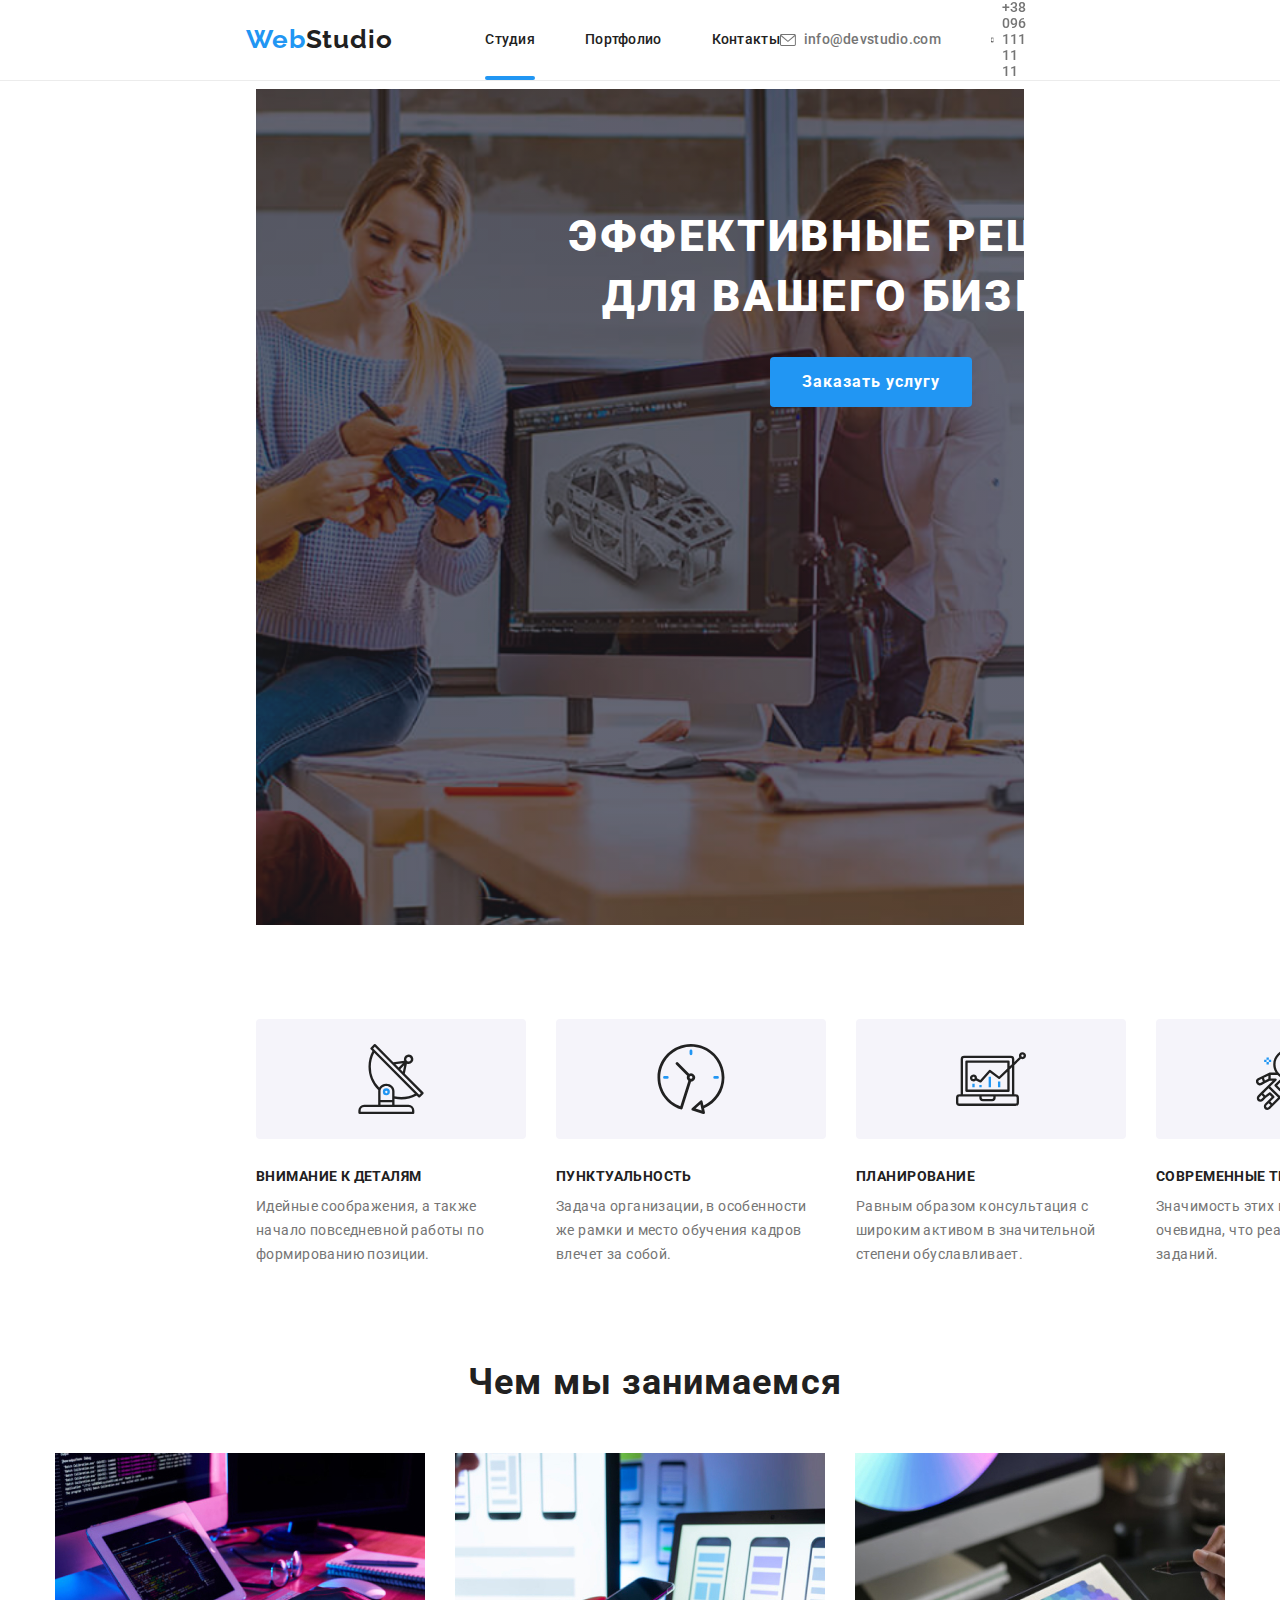
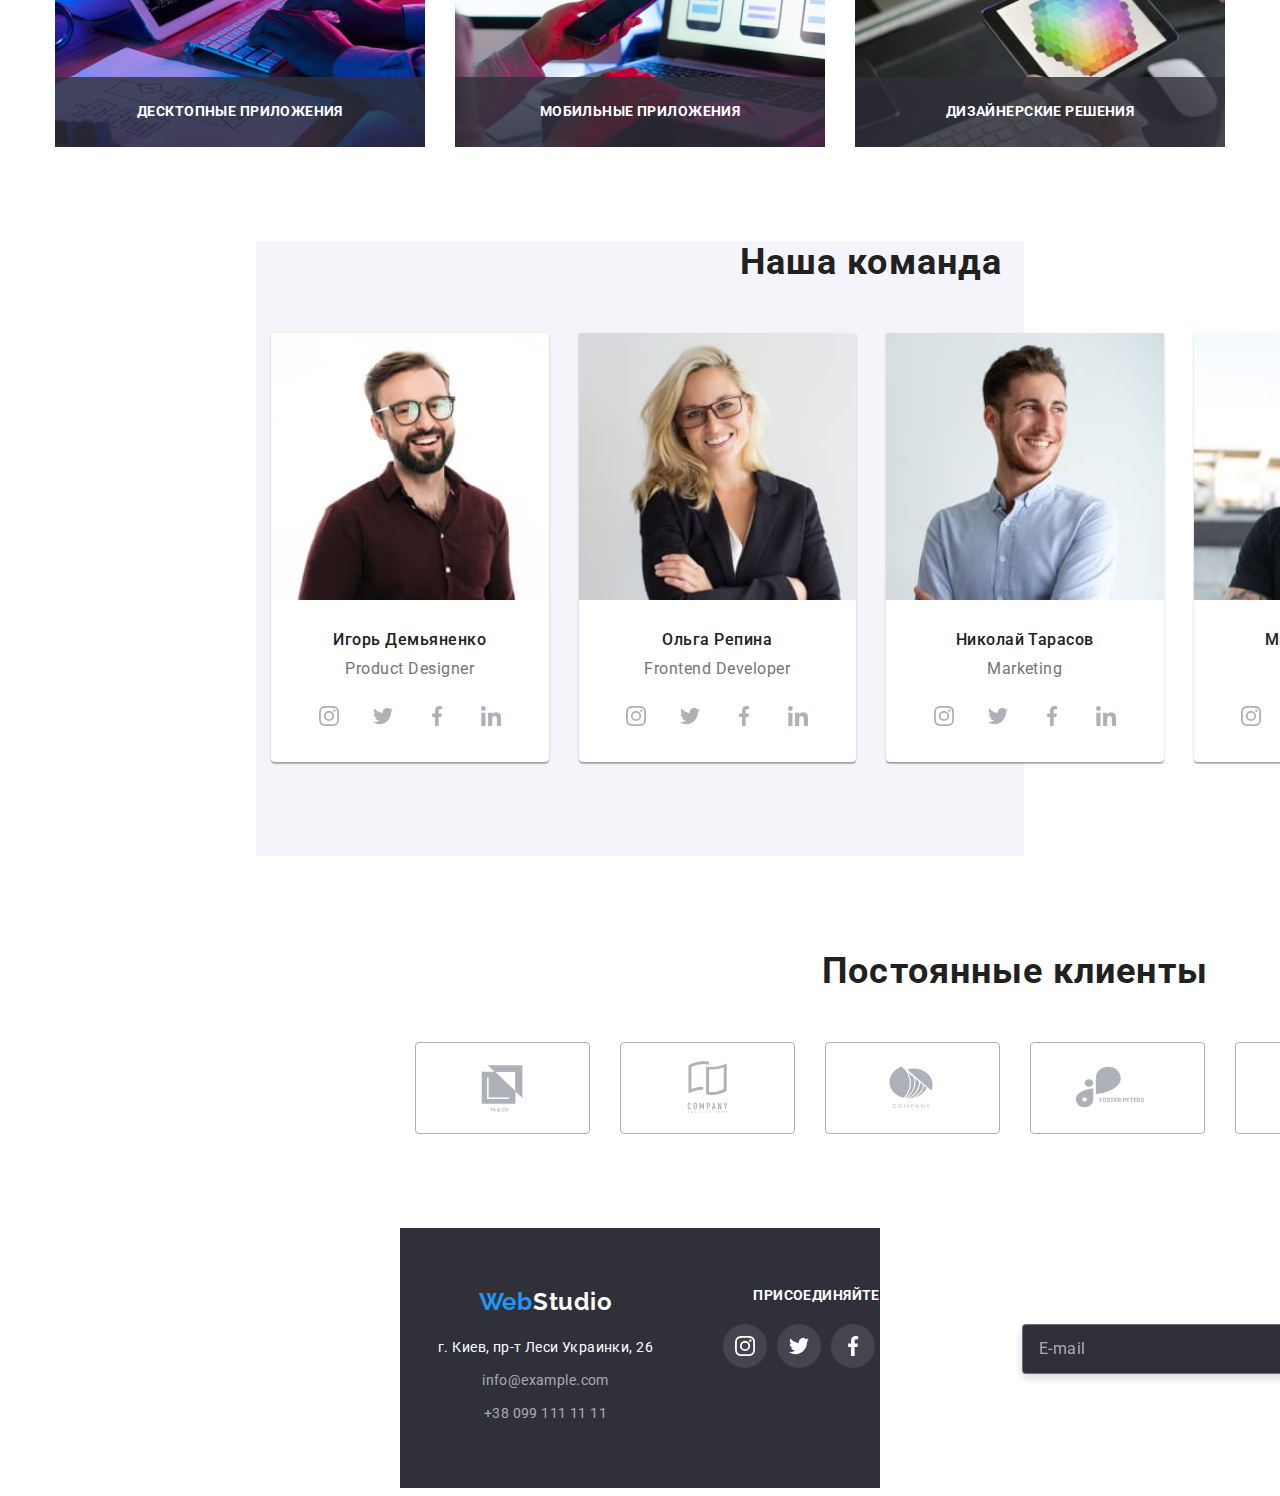
==== commit 36173b6a: "добавляет фото работы" ====
--- a/index.html
+++ b/index.html
@@ -1,683 +1,826 @@
-<!DOCTYPE html >
+<!DOCTYPE html>
 <html lang="ru">
-<head>
+  <head>
     <meta charset="UTF-8" />
     <meta name="viewport" content="width=device-width, initial-scale=1.0" />
     <title>WebStudio(Version2.1)</title>
 
-    
-     <!--основные шрифты-->
+    <!--основные шрифты-->
     <link rel="preconnect" href="https://fonts.googleapis.com" />
     <link rel="preconnect" href="https://fonts.gstatic.com" crossorigin />
-    <link href="https://fonts.googleapis.com/css2?family=Quintessential&family=Raleway:wght@700&family=Roboto:wght@400;500;700;900&display=swap"
-          rel="stylesheet" />
-
-     <!--нормализатор стилей-->          
-    <link rel="stylesheet" href="https://cdnjs.cloudflare.com/ajax/libs/modern-normalize/1.1.0/modern-normalize.min.css"
-            integrity="sha512-wpPYUAdjBVSE4KJnH1VR1HeZfpl1ub8YT/NKx4PuQ5NmX2tKuGu6U/JRp5y+Y8XG2tV+wKQpNHVUX03MfMFn9Q=="
-            crossorigin="anonymous" referrerpolicy="no-referrer" />
-
-     <!--основные стили-->
+    <link
+      href="https://fonts.googleapis.com/css2?family=Quintessential&family=Raleway:wght@700&family=Roboto:wght@400;500;700;900&display=swap"
+      rel="stylesheet"
+    />
+
+    <!--нормализатор стилей-->
+    <link
+      rel="stylesheet"
+      href="https://cdnjs.cloudflare.com/ajax/libs/modern-normalize/1.1.0/modern-normalize.min.css"
+      integrity="sha512-wpPYUAdjBVSE4KJnH1VR1HeZfpl1ub8YT/NKx4PuQ5NmX2tKuGu6U/JRp5y+Y8XG2tV+wKQpNHVUX03MfMFn9Q=="
+      crossorigin="anonymous"
+      referrerpolicy="no-referrer"
+    />
+
+    <!--основные стили-->
     <!--sass style-->
     <link rel="stylesheet" href="./css/main.min.css" />
-
-</head>
-<body class="body">
-    
+  </head>
+  <body class="body">
     <!--шапка-->
     <header class="header">
       <div class="container header__container">
-         <nav class="header__nav">
-            <a class="logo link header__logo" href="./index.html">
-                  Web<span class="logo-accent">Studio</span>
-            </a>
-
-            <button 
-              type="button"
-              class="header-button is-active pointer"
-              aria-expanded="false"
-              aria-controls="nav-container"
-              data-menu-button
-            >
-              <svg width="" height="" aria-label="Переключатель мобильного меню">
-                <use class="header-button__cross" href="./images/icon/sprite-all.svg#icon-close-burger"></use>
-                <use class="header-button__menu" href="./images/icon/sprite-all.svg#icon-menu-burger"></use>
-              </svg>
-            </button>
-
-            <!--мобільне мєню-->
-            <div class="mobile-container is-open" id="nav-container" data-menu>
-              <ul class="mobile-list">
-                <li class="mobile-list__item">
-                  <a class="mobile-list__link link" href="./index.html">Студия</a>
+        <nav class="header__nav">
+          <a class="logo link header__logo" href="./index.html">
+            Web<span class="logo-accent">Studio</span>
+          </a>
+
+          <button
+            type="button"
+            class="header-button is-active pointer"
+            aria-expanded="false"
+            aria-controls="nav-container"
+            data-menu-button
+          >
+            <svg width="" height="" aria-label="Переключатель мобильного меню">
+              <use
+                class="header-button__cross"
+                href="./images/icon/sprite-all.svg#icon-close-burger"
+              ></use>
+              <use
+                class="header-button__menu"
+                href="./images/icon/sprite-all.svg#icon-menu-burger"
+              ></use>
+            </svg>
+          </button>
+
+          <!--мобільне мєню-->
+          <div class="mobile-container is-open" id="nav-container" data-menu>
+            <ul class="mobile-list">
+              <li class="mobile-list__item">
+                <a class="mobile-list__link link" href="./index.html">Студия</a>
+              </li>
+              <li class="mobile-list__item">
+                <a class="mobile-list__link link" href="./portfolio.html"
+                  >Портфолио</a
+                >
+              </li>
+              <li class="mobile-list__item">
+                <a class="mobile-list__link link" href="#contacts">Контакты</a>
+              </li>
+            </ul>
+
+            <div class="mobile-group">
+              <ul class="mobile-contact">
+                <li class="mobile-contact__item">
+                  <a
+                    class="mobile-contact__link--color link"
+                    href="mailto:info@devstudio.com"
+                  >
+                    +38 096 111 11 11
+                  </a>
                 </li>
-                <li class="mobile-list__item">
-                  <a class="mobile-list__link link" href="./portfolio.html">Портфолио</a>
-                </li>
-                <li class="mobile-list__item">
-                  <a class="mobile-list__link link" href="#contacts">Контакты</a>
-                </li>
-              </ul>
-              
-              <div class="mobile-group">
-                <ul class="mobile-contact">
-                  <li class="mobile-contact__item">
-                    <a class="mobile-contact__link--color link" href="mailto:info@devstudio.com">
-                      +38 096 111 11 11
-                    </a>
-                  </li>
-                  <li class="mobile-contact__item">
-                    <a class="mobile-contact__link link" href="tel:+380961111111">
-                      info@devstudio.com
-                    </a>
-                  </li>
-                </ul>
-                <ul class="mobile-socials">
-                  <li class="mobile-socials__item">
-                    <a class="mobile-socials__link link" href="">Instagram</a>
-                  </li>
-                  <li class="mobile-socials__item">
-                    <a class="mobile-socials__link link" href="">Twitter</a>
-                  </li>
-                  <li class="mobile-socials__item">
-                    <a class="mobile-socials__link link" href="">Facebook</a>
-                  </li>
-                  <li class="mobile-socials__item">
-                    <a class="mobile-socials__link link" href="">LinkedIn</a>
-                  </li>
-                </ul>
-              </div>
-            </div>
-
-            <!--навігація сайту-->
-              <ul class="nav-list">
-                <li class="nav-list__item">
-                  <a class="nav-list__link link nav-list__link--current" href="./index.html">Студия</a>
-                </li>
-                <li class="nav-list__item">
-                  <a class="nav-list__link link" href="./portfolio.html">Портфолио</a>
-                </li>
-                <li class="nav-list__item">
-                  <a class="nav-list__link link" href="#contacts">Контакты</a>
-                </li>
-              </ul>
-           </nav>
-
-              <ul class="contact-list">
-                <li class="contact-list__item">
-                  <a class="contact-link link" href="mailto:info@devstudio.com">
-                    <svg class="contact-link__icon--mail" width="" height="">
-                      <use href="./images/icon/sprite-all.svg#icon-mail-envelope"></use>
-                    </svg>
+                <li class="mobile-contact__item">
+                  <a class="mobile-contact__link link" href="tel:+380961111111">
                     info@devstudio.com
                   </a>
                 </li>
-                <li class="contact-list__item">
-                  <a class="contact-link link" href="tel:+380961111111">
-                    <svg class="contact-link__icon--phon" width="" height="">
-                      <use href="./images/icon/sprite-all.svg#icon-smartphone"></use>
-                    </svg>
-                    +38 096 111 11 11
-                  </a>
+              </ul>
+              <ul class="mobile-socials">
+                <li class="mobile-socials__item">
+                  <a class="mobile-socials__link link" href="">Instagram</a>
                 </li>
-              </ul>
-      </div>
-    </header>
-    
-    <!--уникальный контент-->
-    <main>
-
-    <!--главный блок-->                                
-    <section class="hero">
-      <div class="container">
-        <h1 class="hero__title">Эффективные решения для вашего бизнеса</h1>
-        <button type="button" class="hero__btn pointer" data-modal-open>Заказать услугу</button>
-      </div>
-    </section>
-
-    <!--инфо блок-->
-    <section class="section">
-      <div class="container benefits">
-        <!--скрытый заголовок-->
-        <h2 class="visually-hidden">Наши преимущества</h2>
-
-            <ul class="benefits-list">
-                <li class="benefits-list__item">
-                  <div class="benefits-list__container">
-                    <svg class="benefits-list__icon">
-                      <use href="./images/icon/sprite-all.svg#icon-antenna"></use>
-                    </svg>
-                  </div>
-                    <h3 class="subtitle benefits-list__title">Внимание к деталям</h3>
-                    <p class="descr benefits-list__description">
-                        Идейные соображения, а также начало повседневной работы по формированию позиции.
-                    </p>
+                <li class="mobile-socials__item">
+                  <a class="mobile-socials__link link" href="">Twitter</a>
                 </li>
-                <li class="benefits-list__item">
-                  <div class="benefits-list__container">
-                    <svg class="benefits-list__icon">
-                      <use href="./images/icon/sprite-all.svg#icon-clock"></use>
-                    </svg>
-                  </div>
-                    <h3 class="subtitle benefits-list__title">Пунктуальность</h3>
-                    <p class="descr benefits-list__description">
-                        Задача организации, в особенности же рамки и место обучения кадров влечет за собой.
-                    </p>
+                <li class="mobile-socials__item">
+                  <a class="mobile-socials__link link" href="">Facebook</a>
                 </li>
-                <li class="benefits-list__item">
-                  <div class="benefits-list__container">
-                    <svg class="benefits-list__icon">
-                      <use href="./images/icon/sprite-all.svg#icon-diagram"></use>
-                    </svg>
-                  </div>
-                    <h3 class="subtitle benefits-list__title">Планирование</h3>
-                    <p class="descr benefits-list__description">
-                        Равным образом консультация с широким активом в значительной степени обуславливает.
-                    </p>
-                </li>
-                <li class="benefits-list__item">
-                  <div class="benefits-list__container">
-                    <svg class="benefits-list__icon">
-                      <use href="./images/icon/sprite-all.svg#icon-astronaut"></use>
-                    </svg>
-                  </div>
-                    <h3 class="subtitle benefits-list__title">Современные технологии</h3>
-                    <p class="descr benefits-list__description">
-                        Значимость этих проблем настолько очевидна, что реализация плановых заданий.
-                    </p>
-                </li>
-            </ul>
-      </div>
-    </section>
-
-    <!--блок работ-->
-    <section class="about section">
-      <div class="container">
-        <h2 class="about-title">Чем мы занимаемся</h2>
-
-            <ul class="about-list">
-                <li class="about-list__item">
-                  <div class="about-list__thumb">
-                    <img class="about-list__pic" src="./images/work/box-1.jpg" alt="Веб верстка проектов" width="370" />
-                    <p class="about-list__label">Десктопные приложения</p>
-                  </div>
-                </li>
-                <li class="about-list__item">
-                  <div class="about-list__thumb">
-                    <img class="about-list__pic" src="./images/work/box-2.jpg" alt="Разработка мобильных приложений" width="370" />
-                    <p class="about-list__label">Мобильные приложения</p>
-                  </div>
-                </li>
-                <li class="about-list__item">
-                  <div class="about-list__thumb">
-                    <img class="about-list__pic" src="./images/work/box-3.jpg" alt="Веб дизайн" width="370" />
-                    <p class="about-list__label">Дизайнерские решения</p>
-                  </div>
-                </li>
-            </ul>
-      </div>
-    </section>
-
-    <!--секция команды-->
-    <section class="team section">
-      <div class="container">
-        <h2 class="team-title">Наша команда</h2>
-        
-          <ul class="team-list">
-            <li class="team-list__item">
-              <picture>
-                <source
-                srcset="./images/team/team-card-1_lg.jpg    1x
-                        ./images/team/team-card-1_lg@2x.jpg 2x"
-                media="(min-width: 1200px)"
-                type="image/jpeg"
-                />
-                <source
-                srcset="./images/team/team-card-1_md.jpg    1x
-                        ./images/team/team-card-1_md@2x.jpg 2x"
-                media="(min-width: 768px)"
-                type="image/jpeg"
-                />
-
-                <source 
-                srcset="./images/team/team-card-1_sm@2x.jpg 2x"
-                media="(max-width: 767px)"
-                type="image/jpeg"
-                />
-
-                <img 
-                class="team-list__pic" 
-                src="./images/team/team-card-1_sm.jpg" 
-                alt="Демьяненко" 
-                width="450" 
-                height="460"/>
-              </picture>
-             <div class="team-list__wrapper">
-                <h3 class="team-list__title">Игорь Демьяненко</h3>
-                <p class="team-list__descr" lang="en">Product Designer</p>
-                <ul class="social-list">
-                  <li class="social-item">
-                    <a class="social-link" href="" aria-label="instagram">
-                      <svg class="social-icon">
-                        <use href="./images/icon/sprite-all.svg#icon-instagram"></use>
-                      </svg>
-                    </a>
-                  </li>
-                  <li class="social-item">
-                    <a class="social-link" href="" aria-label="twitter">
-                      <svg class="social-icon">
-                        <use href="./images/icon/sprite-all.svg#icon-twitter"></use>
-                      </svg>
-                    </a>
-                  </li>
-                  <li class="social-item">
-                    <a class="social-link" href="" aria-label="facebook">
-                      <svg class="social-icon">
-                        <use href="./images/icon/sprite-all.svg#icon-facebook"></use>
-                      </svg>
-                    </a>
-                  </li>
-                  <li class="social-item">
-                    <a class="social-link" href="" aria-label="linkedin">
-                      <svg class="social-icon">
-                        <use href="./images/icon/sprite-all.svg#icon-linkedin"></use>
-                      </svg>
-                    </a>
-                  </li>
-                </ul>
-             </div>
-            </li>
-            <li class="team-list__item">
-              <picture>
-                <source 
-                srcset="./images/team/team-card-2_lg.jpg    1x
-                        ./images/team/team-card-2_lg@2x.jpg 2x" 
-                        media="(min-width: 1200px)" 
-                        type="image/jpeg" 
-                        />
-                <source srcset="./images/team/team-card-2_md.jpg    1x
-                                ./images/team/team-card-2_md@2x.jpg 2x" 
-                                media="(min-width: 768px)" 
-                                type="image/jpeg" 
-                                />
-              
-                <source srcset="./images/team/team-card-2_sm@2x.jpg 2x" 
-                media="(max-width: 767px)" 
-                type="image/jpeg" 
-                />
-              
-                <img class="team-list__pic" src="./images/team/team-card-2_sm.jpg" alt="Репина" width="450" height="460" />
-              </picture>
-             <div class="team-list__wrapper">
-                <h3 class="team-list__title">Ольга Репина</h3>
-                <p class="team-list__descr" lang="en">Frontend Developer</p>
-                <ul class="social-list">
-                  <li class="social-item">
-                    <a class="social-link" href="" aria-label="instagram">
-                      <svg class="social-icon">
-                        <use href="./images/icon/sprite-all.svg#icon-instagram"></use>
-                      </svg>
-                    </a>
-                  </li>
-                  <li class="social-item">
-                    <a class="social-link" href="" aria-label="twitter">
-                      <svg class="social-icon">
-                        <use href="./images/icon/sprite-all.svg#icon-twitter"></use>
-                      </svg>
-                    </a>
-                  </li>
-                  <li class="social-item">
-                    <a class="social-link" href="" aria-label="facebook">
-                      <svg class="social-icon">
-                        <use href="./images/icon/sprite-all.svg#icon-facebook"></use>
-                      </svg>
-                    </a>
-                  </li>
-                  <li class="social-item">
-                    <a class="social-link" href="" aria-label="linkedin">
-                      <svg class="social-icon">
-                        <use href="./images/icon/sprite-all.svg#icon-linkedin"></use>
-                      </svg>
-                    </a>
-                  </li>
-                </ul>
-             </div>
-            </li>
-            <li class="team-list__item">
-              <picture>
-                <source 
-                srcset="./images/team/team-card-3_lg.jpg    1x
-                        ./images/team/team-card-3_lg@2x.jpg 2x" 
-                        media="(min-width: 1200px)" 
-                        type="image/jpeg" 
-                        />
-                <source 
-                srcset="./images/team/team-card-3_md.jpg    1x
-                        ./images/team/team-card-3_md@2x.jpg 2x" 
-                        media="(min-width: 768px)" 
-                        type="image/jpeg" 
-                        />
-              
-                <source 
-                srcset="./images/team/team-card-3_sm@2x.jpg 2x" 
-                media="(max-width: 767px)" 
-                type="image/jpeg" 
-                />
-              
-                <img 
-                class="team-list__pic" 
-                src="./images/team/team-card-3_sm.jpg" 
-                alt="Тарасов" 
-                width="450" 
-                height="460" 
-                />
-              </picture>
-             <div class="team-list__wrapper">
-                <h3 class="team-list__title">Николай Тарасов</h3>
-                <p class="team-list__descr" lang="en">Marketing</p>
-                <ul class="social-list">
-                  <li class="social-item">
-                    <a class="social-link" href="" aria-label="instagram">
-                      <svg class="social-icon">
-                        <use href="./images/icon/sprite-all.svg#icon-instagram"></use>
-                      </svg>
-                    </a>
-                  </li>
-                  <li class="social-item">
-                    <a class="social-link" href="" aria-label="twitter">
-                      <svg class="social-icon">
-                        <use href="./images/icon/sprite-all.svg#icon-twitter"></use>
-                      </svg>
-                    </a>
-                  </li>
-                  <li class="social-item">
-                    <a class="social-link" href="" aria-label="facebook">
-                      <svg class="social-icon">
-                        <use href="./images/icon/sprite-all.svg#icon-facebook"></use>
-                      </svg>
-                    </a>
-                  </li>
-                  <li class="social-item">
-                    <a class="social-link" href="" aria-label="linkedin">
-                      <svg class="social-icon">
-                        <use href="./images/icon/sprite-all.svg#icon-linkedin"></use>
-                      </svg>
-                    </a>
-                  </li>
-                </ul>
-             </div>
-            </li>
-            <li class="team-list__item">
-              <picture>
-                <source 
-                srcset="./images/team/team-card-4_lg.jpg    1x
-                        ./images/team/team-card-4_lg@2x.jpg 2x" 
-                        media="(min-width: 1200px)" 
-                        type="image/jpeg" 
-                        />
-                <source 
-                srcset="./images/team/team-card-4_md.jpg    1x
-                        ./images/team/team-card-4_md@2x.jpg 2x" 
-                        media="(min-width: 768px)" 
-                        type="image/jpeg" 
-                        />
-              
-                <source 
-                srcset="./images/team/team-card-4_sm@2x.jpg 2x" 
-                media="(max-width: 767px)" 
-                type="image/jpeg" />
-              
-                <img 
-                class="team-list__pic" 
-                src="./images/team/team-card-4_sm.jpg" 
-                alt="Ермаков" 
-                width="450" 
-                height="460" 
-                />
-              </picture>
-             <div class="team-list__wrapper">
-                <h3 class="team-list__title">Михаил Ермаков</h3>
-                <p class="team-list__descr" lang="en">UI Designer</p>
-                <ul class="social-list">
-                  <li class="social-item">
-                    <a class="social-link" href="" aria-label="instagram">
-                      <svg class="social-icon">
-                        <use href="./images/icon/sprite-all.svg#icon-instagram"></use>
-                      </svg>
-                    </a>
-                  </li>
-                  <li class="social-item">
-                    <a class="social-link" href="" aria-label="twitter">
-                      <svg class="social-icon">
-                        <use href="./images/icon/sprite-all.svg#icon-twitter"></use>
-                      </svg>
-                    </a>
-                  </li>
-                  <li class="social-item">
-                    <a class="social-link" href="" aria-label="facebook">
-                      <svg class="social-icon">
-                        <use href="./images/icon/sprite-all.svg#icon-facebook"></use>
-                      </svg>
-                    </a>
-                  </li>
-                  <li class="social-item">
-                    <a class="social-link" href="" aria-label="linkedin">
-                      <svg class="social-icon">
-                        <use href="./images/icon/sprite-all.svg#icon-linkedin"></use>
-                      </svg>
-                    </a>
-                  </li>
-                </ul>
-             </div>
-            </li>
-          </ul>
-        </div>
-    </section>
-
-    <!--постоянные клиенты-->
-    <section class="section client">
-      <div class="container">
-      <h2 class="client-title">Постоянные клиенты</h2>
-      <ul class="client-list">
-      <li class="client-item">
-        <a class="client-link" href="" aria-label="client">
-          <svg class="client-icon">
-            <use href="./images/icon/sprite-all.svg#icon-client-1"></use>
-          </svg>
-        </a> 
-      </li>
-      <li class="client-item">
-         <a class="client-link" href="" aria-label="client">
-          <svg class="client-icon">
-            <use href="./images/icon/sprite-all.svg#icon-client-2"></use>
-          </svg>
-         </a>
-      </li>
-      <li class="client-item">
-         <a class="client-link" href="" aria-label="client">
-          <svg class="client-icon">
-            <use href="./images/icon/sprite-all.svg#icon-client-3"></use>
-          </svg>
-         </a>
-      </li>
-      <li class="client-item">
-        <a class="client-link" href="" aria-label="client">
-          <svg class="client-icon">
-            <use href="./images/icon/sprite-all.svg#icon-client-4"></use>
-          </svg>
-        </a>
-      </li>
-      <li class="client-item">
-        <a class="client-link" href="" aria-label="client">
-          <svg class="client-icon">
-            <use href="./images/icon/sprite-all.svg#icon-client-5"></use>
-          </svg>
-        </a>
-      </li>
-      <li class="client-item">
-        <a class="client-link" href="" aria-label="client">
-          <svg class="client-icon">
-            <use href="./images/icon/sprite-all.svg#icon-client-6"></use>
-          </svg>
-        </a>
-      </li>
-      </ul>
-      </div>
-    </section>
-    </main>
-
-    <!--футер-->   
-    <footer class="footer">
-        <div class="container footer-container">
-          <div class="footer-container__position">
-            <div class="address-wrapper">
-              <div class="container-logo">
-                <a class="footer-logo link" href="./index.html">
-                  Web<span class="footer-logo-accent">Studio</span>
-                </a>
-              </div>
-            
-              <address class="address" id="contacts">
-                <ul class="address-list">
-                  <li class="address-item">
-                    <a class="address-link link" href="https://www.google.com/maps/@50.427001,30.5351555,16.5z" target="blank"
-                      rel="noopener noreferrer">
-                      г. Киев, пр-т Леси Украинки, 26
-                    </a>
-                  </li>
-                  <li class="address-item">
-                    <a class="address-link-contact link" href="mailto:info@example.com">info@example.com</a>
-                  </li>
-                  <li class="address-item">
-                    <a class="address-link-contact link" href="tel:+380991111111">+38 099 111 11 11</a>
-                  </li>
-                </ul>
-              </address>
-            </div>
-            
-            <div class="join-wrapper">
-              <h2 class="footer-title">присоединяйтесь</h2>
-            
-              <ul class="join-list">
-                <li class="join-item">
-                  <a class="footer-social-link" href="" aria-label="instagram">
-                    <svg class="social-icon">
-                      <use href="./images/icon/sprite-all.svg#icon-instagram"></use>
-                    </svg>
-                  </a>
-                </li>
-                <li class="join-item">
-                  <a class="footer-social-link" href="" aria-label="twitter">
-                    <svg class="social-icon">
-                      <use href="./images/icon/sprite-all.svg#icon-twitter"></use>
-                    </svg>
-                  </a>
-                </li>
-                <li class="join-item">
-                  <a class="footer-social-link" href="" aria-label="facebook">
-                    <svg class="social-icon">
-                      <use href="./images/icon/sprite-all.svg#icon-facebook"></use>
-                    </svg>
-                  </a>
-                </li>
-                <li class="join-item">
-                  <a class="footer-social-link" href="" aria-label="linkedin">
-                    <svg class="social-icon">
-                      <use href="./images/icon/sprite-all.svg#icon-linkedin"></use>
-                    </svg>
-                  </a>
+                <li class="mobile-socials__item">
+                  <a class="mobile-socials__link link" href="">LinkedIn</a>
                 </li>
               </ul>
             </div>
           </div>
 
-          <div class="mailing">
-            <b class="mailing-title">Подпишитесь на рассылку</b>
-
-            <form class="mailing-form">
-              <label class="form-label">
-              <input class="form-input" type="email" name="email" placeholder="E-mail" />
-              </label>
-              <button class="mailing-button" type="submit">
-                <span class="mailing-txt">Подписаться</span>
-                <svg class="mailing-icon">
-                  <use href="./images/icon/sprite-all.svg#form-send"></use>
-                </svg>
-              </button>
-            </form>
-
+          <!--навігація сайту-->
+          <ul class="nav-list">
+            <li class="nav-list__item">
+              <a
+                class="nav-list__link link nav-list__link--current"
+                href="./index.html"
+                >Студия</a
+              >
+            </li>
+            <li class="nav-list__item">
+              <a class="nav-list__link link" href="./portfolio.html"
+                >Портфолио</a
+              >
+            </li>
+            <li class="nav-list__item">
+              <a class="nav-list__link link" href="#contacts">Контакты</a>
+            </li>
+          </ul>
+        </nav>
+
+        <ul class="contact-list">
+          <li class="contact-list__item">
+            <a class="contact-link link" href="mailto:info@devstudio.com">
+              <svg class="contact-link__icon--mail">
+                <use
+                  href="./images/icon/sprite-all.svg#icon-mail-envelope"
+                ></use>
+              </svg>
+              info@devstudio.com
+            </a>
+          </li>
+          <li class="contact-list__item">
+            <a class="contact-link link" href="tel:+380961111111">
+              <svg class="contact-link__icon--phon">
+                <use href="./images/icon/sprite-all.svg#icon-smartphone"></use>
+              </svg>
+              +38 096 111 11 11
+            </a>
+          </li>
+        </ul>
+      </div>
+    </header>
+
+    <!--уникальный контент-->
+    <main>
+      <!--главный блок-->
+      <section class="hero">
+        <div class="container">
+          <h1 class="hero__title">Эффективные решения для вашего бизнеса</h1>
+          <button type="button" class="hero__btn pointer" data-modal-open>
+            Заказать услугу
+          </button>
+        </div>
+      </section>
+
+      <!--инфо блок-->
+      <section class="section">
+        <div class="container benefits">
+          <!--скрытый заголовок-->
+          <h2 class="visually-hidden">Наши преимущества</h2>
+
+          <ul class="benefits-list">
+            <li class="benefits-list__item">
+              <div class="benefits-list__container">
+                <svg class="benefits-list__icon">
+                  <use href="./images/icon/sprite-all.svg#icon-antenna"></use>
+                </svg>
+              </div>
+              <h3 class="subtitle benefits-list__title">Внимание к деталям</h3>
+              <p class="descr benefits-list__description">
+                Идейные соображения, а также начало повседневной работы по
+                формированию позиции.
+              </p>
+            </li>
+            <li class="benefits-list__item">
+              <div class="benefits-list__container">
+                <svg class="benefits-list__icon">
+                  <use href="./images/icon/sprite-all.svg#icon-clock"></use>
+                </svg>
+              </div>
+              <h3 class="subtitle benefits-list__title">Пунктуальность</h3>
+              <p class="descr benefits-list__description">
+                Задача организации, в особенности же рамки и место обучения
+                кадров влечет за собой.
+              </p>
+            </li>
+            <li class="benefits-list__item">
+              <div class="benefits-list__container">
+                <svg class="benefits-list__icon">
+                  <use href="./images/icon/sprite-all.svg#icon-diagram"></use>
+                </svg>
+              </div>
+              <h3 class="subtitle benefits-list__title">Планирование</h3>
+              <p class="descr benefits-list__description">
+                Равным образом консультация с широким активом в значительной
+                степени обуславливает.
+              </p>
+            </li>
+            <li class="benefits-list__item">
+              <div class="benefits-list__container">
+                <svg class="benefits-list__icon">
+                  <use href="./images/icon/sprite-all.svg#icon-astronaut"></use>
+                </svg>
+              </div>
+              <h3 class="subtitle benefits-list__title">
+                Современные технологии
+              </h3>
+              <p class="descr benefits-list__description">
+                Значимость этих проблем настолько очевидна, что реализация
+                плановых заданий.
+              </p>
+            </li>
+          </ul>
+        </div>
+      </section>
+
+      <!--блок работ-->
+      <section class="about section">
+        <div class="container">
+          <h2 class="about-title">Чем мы занимаемся</h2>
+
+          <ul class="about-list">
+            <li class="about-list__item">
+              <div class="about-list__thumb">
+                <img
+                  class="about-list__pic"
+                  src="./images/work/box-1.jpg"
+                  alt="Веб верстка проектов"
+                  width="370"
+                />
+                <p class="about-list__label">Десктопные приложения</p>
+              </div>
+            </li>
+            <li class="about-list__item">
+              <div class="about-list__thumb">
+                <img
+                  class="about-list__pic"
+                  src="./images/work/box-2.jpg"
+                  alt="Разработка мобильных приложений"
+                  width="370"
+                />
+                <p class="about-list__label">Мобильные приложения</p>
+              </div>
+            </li>
+            <li class="about-list__item">
+              <div class="about-list__thumb">
+                <img
+                  class="about-list__pic"
+                  src="./images/work/box-3.jpg"
+                  alt="Веб дизайн"
+                  width="370"
+                />
+                <p class="about-list__label">Дизайнерские решения</p>
+              </div>
+            </li>
+          </ul>
+        </div>
+      </section>
+
+      <!--секция команды-->
+      <section class="team section">
+        <div class="container">
+          <h2 class="team-title">Наша команда</h2>
+
+          <ul class="team-list">
+            <li class="team-list__item">
+              <picture>
+                <source
+                  srcset="
+                    ./images/team/team-card-1_lg.jpg    1x,
+                    ./images/team/team-card-1_lg@2x.jpg 2x
+                  "
+                  media="(min-width: 1200px)"
+                  type="image/jpeg"
+                />
+                <source
+                  srcset="
+                    ./images/team/team-card-1_md.jpg    1x,
+                    ./images/team/team-card-1_md@2x.jpg 2x
+                  "
+                  media="(min-width: 768px)"
+                  type="image/jpeg"
+                />
+
+                <source
+                  srcset="./images/team/team-card-1_sm@2x.jpg 2x"
+                  media="(max-width: 767px)"
+                  type="image/jpeg"
+                />
+
+                <img
+                  class="team-list__pic"
+                  src="./images/team/team-card-1_sm.jpg"
+                  alt="Демьяненко"
+                  width="450"
+                  height="460"
+                />
+              </picture>
+              <div class="team-list__wrapper">
+                <h3 class="team-list__title">Игорь Демьяненко</h3>
+                <p class="team-list__descr" lang="en">Product Designer</p>
+                <ul class="social-list">
+                  <li class="social-item">
+                    <a class="social-link" href="" aria-label="instagram">
+                      <svg class="social-icon">
+                        <use
+                          href="./images/icon/sprite-all.svg#icon-instagram"
+                        ></use>
+                      </svg>
+                    </a>
+                  </li>
+                  <li class="social-item">
+                    <a class="social-link" href="" aria-label="twitter">
+                      <svg class="social-icon">
+                        <use
+                          href="./images/icon/sprite-all.svg#icon-twitter"
+                        ></use>
+                      </svg>
+                    </a>
+                  </li>
+                  <li class="social-item">
+                    <a class="social-link" href="" aria-label="facebook">
+                      <svg class="social-icon">
+                        <use
+                          href="./images/icon/sprite-all.svg#icon-facebook"
+                        ></use>
+                      </svg>
+                    </a>
+                  </li>
+                  <li class="social-item">
+                    <a class="social-link" href="" aria-label="linkedin">
+                      <svg class="social-icon">
+                        <use
+                          href="./images/icon/sprite-all.svg#icon-linkedin"
+                        ></use>
+                      </svg>
+                    </a>
+                  </li>
+                </ul>
+              </div>
+            </li>
+            <li class="team-list__item">
+              <picture>
+                <source
+                  srcset="
+                    ./images/team/team-card-2_lg.jpg    1x,
+                    ./images/team/team-card-2_lg@2x.jpg 2x
+                  "
+                  media="(min-width: 1200px)"
+                  type="image/jpeg"
+                />
+                <source
+                  srcset="
+                    ./images/team/team-card-2_md.jpg    1x,
+                    ./images/team/team-card-2_md@2x.jpg 2x
+                  "
+                  media="(min-width: 768px)"
+                  type="image/jpeg"
+                />
+
+                <source
+                  srcset="./images/team/team-card-2_sm@2x.jpg 2x"
+                  media="(max-width: 767px)"
+                  type="image/jpeg"
+                />
+
+                <img
+                  class="team-list__pic"
+                  src="./images/team/team-card-2_sm.jpg"
+                  alt="Репина"
+                  width="450"
+                  height="460"
+                />
+              </picture>
+              <div class="team-list__wrapper">
+                <h3 class="team-list__title">Ольга Репина</h3>
+                <p class="team-list__descr" lang="en">Frontend Developer</p>
+                <ul class="social-list">
+                  <li class="social-item">
+                    <a class="social-link" href="" aria-label="instagram">
+                      <svg class="social-icon">
+                        <use
+                          href="./images/icon/sprite-all.svg#icon-instagram"
+                        ></use>
+                      </svg>
+                    </a>
+                  </li>
+                  <li class="social-item">
+                    <a class="social-link" href="" aria-label="twitter">
+                      <svg class="social-icon">
+                        <use
+                          href="./images/icon/sprite-all.svg#icon-twitter"
+                        ></use>
+                      </svg>
+                    </a>
+                  </li>
+                  <li class="social-item">
+                    <a class="social-link" href="" aria-label="facebook">
+                      <svg class="social-icon">
+                        <use
+                          href="./images/icon/sprite-all.svg#icon-facebook"
+                        ></use>
+                      </svg>
+                    </a>
+                  </li>
+                  <li class="social-item">
+                    <a class="social-link" href="" aria-label="linkedin">
+                      <svg class="social-icon">
+                        <use
+                          href="./images/icon/sprite-all.svg#icon-linkedin"
+                        ></use>
+                      </svg>
+                    </a>
+                  </li>
+                </ul>
+              </div>
+            </li>
+            <li class="team-list__item">
+              <picture>
+                <source
+                  srcset="
+                    ./images/team/team-card-3_lg.jpg    1x,
+                    ./images/team/team-card-3_lg@2x.jpg 2x
+                  "
+                  media="(min-width: 1200px)"
+                  type="image/jpeg"
+                />
+                <source
+                  srcset="
+                    ./images/team/team-card-3_md.jpg    1x,
+                    ./images/team/team-card-3_md@2x.jpg 2x
+                  "
+                  media="(min-width: 768px)"
+                  type="image/jpeg"
+                />
+
+                <source
+                  srcset="./images/team/team-card-3_sm@2x.jpg 2x"
+                  media="(max-width: 767px)"
+                  type="image/jpeg"
+                />
+
+                <img
+                  class="team-list__pic"
+                  src="./images/team/team-card-3_sm.jpg"
+                  alt="Тарасов"
+                  width="450"
+                  height="460"
+                />
+              </picture>
+              <div class="team-list__wrapper">
+                <h3 class="team-list__title">Николай Тарасов</h3>
+                <p class="team-list__descr" lang="en">Marketing</p>
+                <ul class="social-list">
+                  <li class="social-item">
+                    <a class="social-link" href="" aria-label="instagram">
+                      <svg class="social-icon">
+                        <use
+                          href="./images/icon/sprite-all.svg#icon-instagram"
+                        ></use>
+                      </svg>
+                    </a>
+                  </li>
+                  <li class="social-item">
+                    <a class="social-link" href="" aria-label="twitter">
+                      <svg class="social-icon">
+                        <use
+                          href="./images/icon/sprite-all.svg#icon-twitter"
+                        ></use>
+                      </svg>
+                    </a>
+                  </li>
+                  <li class="social-item">
+                    <a class="social-link" href="" aria-label="facebook">
+                      <svg class="social-icon">
+                        <use
+                          href="./images/icon/sprite-all.svg#icon-facebook"
+                        ></use>
+                      </svg>
+                    </a>
+                  </li>
+                  <li class="social-item">
+                    <a class="social-link" href="" aria-label="linkedin">
+                      <svg class="social-icon">
+                        <use
+                          href="./images/icon/sprite-all.svg#icon-linkedin"
+                        ></use>
+                      </svg>
+                    </a>
+                  </li>
+                </ul>
+              </div>
+            </li>
+            <li class="team-list__item">
+              <picture>
+                <source
+                  srcset="
+                    ./images/team/team-card-4_lg.jpg    1x,
+                    ./images/team/team-card-4_lg@2x.jpg 2x
+                  "
+                  media="(min-width: 1200px)"
+                  type="image/jpeg"
+                />
+                <source
+                  srcset="
+                    ./images/team/team-card-4_md.jpg    1x,
+                    ./images/team/team-card-4_md@2x.jpg 2x
+                  "
+                  media="(min-width: 768px)"
+                  type="image/jpeg"
+                />
+
+                <source
+                  srcset="./images/team/team-card-4_sm@2x.jpg 2x"
+                  media="(max-width: 767px)"
+                  type="image/jpeg"
+                />
+
+                <img
+                  class="team-list__pic"
+                  src="./images/team/team-card-4_sm.jpg"
+                  alt="Ермаков"
+                  width="450"
+                  height="460"
+                />
+              </picture>
+              <div class="team-list__wrapper">
+                <h3 class="team-list__title">Михаил Ермаков</h3>
+                <p class="team-list__descr" lang="en">UI Designer</p>
+                <ul class="social-list">
+                  <li class="social-item">
+                    <a class="social-link" href="" aria-label="instagram">
+                      <svg class="social-icon">
+                        <use
+                          href="./images/icon/sprite-all.svg#icon-instagram"
+                        ></use>
+                      </svg>
+                    </a>
+                  </li>
+                  <li class="social-item">
+                    <a class="social-link" href="" aria-label="twitter">
+                      <svg class="social-icon">
+                        <use
+                          href="./images/icon/sprite-all.svg#icon-twitter"
+                        ></use>
+                      </svg>
+                    </a>
+                  </li>
+                  <li class="social-item">
+                    <a class="social-link" href="" aria-label="facebook">
+                      <svg class="social-icon">
+                        <use
+                          href="./images/icon/sprite-all.svg#icon-facebook"
+                        ></use>
+                      </svg>
+                    </a>
+                  </li>
+                  <li class="social-item">
+                    <a class="social-link" href="" aria-label="linkedin">
+                      <svg class="social-icon">
+                        <use
+                          href="./images/icon/sprite-all.svg#icon-linkedin"
+                        ></use>
+                      </svg>
+                    </a>
+                  </li>
+                </ul>
+              </div>
+            </li>
+          </ul>
+        </div>
+      </section>
+
+      <!--постоянные клиенты-->
+      <section class="section client">
+        <div class="container">
+          <h2 class="client-title">Постоянные клиенты</h2>
+          <ul class="client-list">
+            <li class="client-item">
+              <a class="client-link" href="" aria-label="client">
+                <svg class="client-icon">
+                  <use href="./images/icon/sprite-all.svg#icon-client-1"></use>
+                </svg>
+              </a>
+            </li>
+            <li class="client-item">
+              <a class="client-link" href="" aria-label="client">
+                <svg class="client-icon">
+                  <use href="./images/icon/sprite-all.svg#icon-client-2"></use>
+                </svg>
+              </a>
+            </li>
+            <li class="client-item">
+              <a class="client-link" href="" aria-label="client">
+                <svg class="client-icon">
+                  <use href="./images/icon/sprite-all.svg#icon-client-3"></use>
+                </svg>
+              </a>
+            </li>
+            <li class="client-item">
+              <a class="client-link" href="" aria-label="client">
+                <svg class="client-icon">
+                  <use href="./images/icon/sprite-all.svg#icon-client-4"></use>
+                </svg>
+              </a>
+            </li>
+            <li class="client-item">
+              <a class="client-link" href="" aria-label="client">
+                <svg class="client-icon">
+                  <use href="./images/icon/sprite-all.svg#icon-client-5"></use>
+                </svg>
+              </a>
+            </li>
+            <li class="client-item">
+              <a class="client-link" href="" aria-label="client">
+                <svg class="client-icon">
+                  <use href="./images/icon/sprite-all.svg#icon-client-6"></use>
+                </svg>
+              </a>
+            </li>
+          </ul>
+        </div>
+      </section>
+    </main>
+
+    <!--футер-->
+    <footer class="footer">
+      <div class="container footer-container">
+        <div class="footer-container__position">
+          <div class="address-wrapper">
+            <div class="container-logo">
+              <a class="footer-logo link" href="./index.html">
+                Web<span class="footer-logo-accent">Studio</span>
+              </a>
+            </div>
+
+            <address class="address" id="contacts">
+              <ul class="address-list">
+                <li class="address-item">
+                  <a
+                    class="address-link link"
+                    href="https://www.google.com/maps/@50.427001,30.5351555,16.5z"
+                    target="blank"
+                    rel="noopener noreferrer"
+                  >
+                    г. Киев, пр-т Леси Украинки, 26
+                  </a>
+                </li>
+                <li class="address-item">
+                  <a
+                    class="address-link-contact link"
+                    href="mailto:info@example.com"
+                    >info@example.com</a
+                  >
+                </li>
+                <li class="address-item">
+                  <a class="address-link-contact link" href="tel:+380991111111"
+                    >+38 099 111 11 11</a
+                  >
+                </li>
+              </ul>
+            </address>
           </div>
-       </div>
+
+          <div class="join-wrapper">
+            <h2 class="footer-title">присоединяйтесь</h2>
+
+            <ul class="join-list">
+              <li class="join-item">
+                <a class="footer-social-link" href="" aria-label="instagram">
+                  <svg class="social-icon">
+                    <use
+                      href="./images/icon/sprite-all.svg#icon-instagram"
+                    ></use>
+                  </svg>
+                </a>
+              </li>
+              <li class="join-item">
+                <a class="footer-social-link" href="" aria-label="twitter">
+                  <svg class="social-icon">
+                    <use href="./images/icon/sprite-all.svg#icon-twitter"></use>
+                  </svg>
+                </a>
+              </li>
+              <li class="join-item">
+                <a class="footer-social-link" href="" aria-label="facebook">
+                  <svg class="social-icon">
+                    <use
+                      href="./images/icon/sprite-all.svg#icon-facebook"
+                    ></use>
+                  </svg>
+                </a>
+              </li>
+              <li class="join-item">
+                <a class="footer-social-link" href="" aria-label="linkedin">
+                  <svg class="social-icon">
+                    <use
+                      href="./images/icon/sprite-all.svg#icon-linkedin"
+                    ></use>
+                  </svg>
+                </a>
+              </li>
+            </ul>
+          </div>
+        </div>
+
+        <div class="mailing">
+          <b class="mailing-title">Подпишитесь на рассылку</b>
+
+          <form class="mailing-form">
+            <label class="form-label">
+              <input
+                class="form-input"
+                type="email"
+                name="email"
+                placeholder="E-mail"
+              />
+            </label>
+            <button class="mailing-button" type="submit">
+              <span class="mailing-txt">Подписаться</span>
+              <svg class="mailing-icon">
+                <use href="./images/icon/sprite-all.svg#form-send"></use>
+              </svg>
+            </button>
+          </form>
+        </div>
+      </div>
     </footer>
 
     <div class="backdrop is-hidden" data-modal>
       <div class="modal">
-       <form class="call-form">
-        <b class="form-contents">Оставьте свои данные, мы вам перезвоним</b>
-
-       <div class="form-group">
+        <form class="call-form">
+          <b class="form-contents">Оставьте свои данные, мы вам перезвоним</b>
+
+          <div class="form-group">
             <label class="label" for="name">Имя</label>
             <span class="input-wrapper">
-              <input type="text" class="call-input pointer" name="name" id="name" />
-             <svg class="icon-call" width="12" height="12">
-               <use href="./images/icon/sprite-all.svg#form-name"></use>
-             </svg>
+              <input
+                type="text"
+                class="call-input pointer"
+                name="name"
+                id="name"
+              />
+              <svg class="icon-call" width="12" height="12">
+                <use href="./images/icon/sprite-all.svg#form-name"></use>
+              </svg>
             </span>
-        </div>
-
-        <div class="form-group">
-          <label class="label" for="tel">Телефон</label>
-          <span class="input-wrapper">
-            <input type="tel" class="call-input pointer" name="tel" id="tel" />
-            <svg class="icon-call" width="13" height="13">
-              <use href="./images/icon/sprite-all.svg#form-phone"></use>
+          </div>
+
+          <div class="form-group">
+            <label class="label" for="tel">Телефон</label>
+            <span class="input-wrapper">
+              <input
+                type="tel"
+                class="call-input pointer"
+                name="tel"
+                id="tel"
+              />
+              <svg class="icon-call" width="13" height="13">
+                <use href="./images/icon/sprite-all.svg#form-phone"></use>
+              </svg>
+            </span>
+          </div>
+
+          <div class="form-group">
+            <label class="label" for="mail">Почта</label>
+            <span class="input-wrapper">
+              <input
+                type="email"
+                class="call-input pointer"
+                name="mail"
+                id="mail"
+              />
+              <svg class="icon-call" width="15" height="12">
+                <use href="./images/icon/sprite-all.svg#form-mail"></use>
+              </svg>
+            </span>
+          </div>
+
+          <div class="form-comment">
+            <label class="label pointer" for="comment">Комментарий</label>
+            <textarea
+              name="comment"
+              id="comment"
+              rows="10"
+              placeholder="Введите текст"
+            ></textarea>
+          </div>
+
+          <div class="agreement">
+            <label class="agreement-label" for="agreement">
+              <input
+                class="agreement-label__checkbox"
+                type="checkbox"
+                name="agreement"
+                id="agreement"
+              />
+              <svg class="agreement-label__icon pointer" width="16" height="15">
+                <use href="./images/icon/sprite-all.svg#form-mark"></use>
+              </svg>
+              <span class="agreement-label__txt">
+                Соглашаюсь с рассылкой и принимаю<a href="">Условия договора</a>
+              </span>
+            </label>
+          </div>
+
+          <button type="button" class="clos-modal pointer" data-modal-close>
+            <svg class="clos-icon">
+              <use href="./images/icon/sprite-all.svg#icon-closing"></use>
             </svg>
-          </span>
-        </div>
-
-        <div class="form-group">
-          <label class="label" for="mail">Почта</label>
-          <span class="input-wrapper">
-            <input type="email" class="call-input pointer" name="mail" id="mail" />
-            <svg class="icon-call" width="15" height="12">
-              <use href="./images/icon/sprite-all.svg#form-mail"></use>
-            </svg>
-          </span>
-        </div>
-
-        <div class="form-comment">
-          <label class="label pointer" for="comment">Комментарий</label>
-          <textarea 
-          name="comment" 
-          id="comment" rows="10" 
-          placeholder="Введите текст"></textarea>
-        </div>
-
-        <div class="agreement">
-          <label class="agreement-label" for="agreement">
-            <input class="agreement-label__checkbox" type="checkbox" name="agreement" id="agreement" />
-            <svg class="agreement-label__icon pointer" width="16" height="15">
-              <use href="./images/icon/sprite-all.svg#form-mark"></use>
-            </svg>
-            <span class="agreement-label__txt">
-            Соглашаюсь с рассылкой и принимаю<a href="">Условия договора</a>
-            </span>
-          </label>
-        </div>
-
-        <button type="button" class="clos-modal pointer" data-modal-close>
-          <svg class="clos-icon">
-            <use href="./images/icon/sprite-all.svg#icon-closing"></use>
-          </svg>
-        </button>
-
-        <button class="call-sabmit pointer" type="submit">Отправить</button>
-
-       </form>
+          </button>
+
+          <button class="call-sabmit pointer" type="submit">Отправить</button>
+        </form>
       </div>
     </div>
 
     <script src="./js/modal.js"></script>
     <script src="./js/mobile-menu.js"></script>
   </body>
-</html> +</html>
--- a/css/main.min.css
+++ b/css/main.min.css
@@ -1,3 +1,3 @@
 :root{--main-font: 'Roboto', sans-serif;--logo-font: 'Raleway', sans-serif;--accent-txt-cl: #ffffff;--primary-txt-cl: #757575;--footer-txt-cl: rgba(255, 255, 255, 0.6);--title-txt-cl: #212121;--secondary-txt-cl: #2196f3;--main-bg-cl: #2f303a;--section-bg-cl: #f5f4fa;--top-border-cl: #ececec;--border-cl: #eeeeee;--icon-color: #afb1b8;--footer-bg-icon: rgba(255, 255, 255, 0.1);--about-element-cl: rgba(47, 48, 58, 0.8);--overlay-color: rgba(33, 150, 243, 0.9);--backdrop-cl: rgba(0, 0, 0, 0.2);--time-change: 250ms;--time-steps: cubic-bezier(0.4, 0, 0.2, 1)
-}.visually-hidden{position:absolute;width:1px;height:1px;margin:-1px;border:0;padding:0;white-space:nowrap;clip-path:inset(100%);clip:rect(0 0 0 0);overflow:hidden}h1,h2,h3,h4,p{margin-top:0;margin-bottom:0}h1:last-child,h2:last-child,h3:last-child,h4:last-child,p{margin-bottom:0}ul{padding-left:0;margin-top:0;margin-bottom:0;list-style:none}.link{text-decoration:none}.body{font-family:var(--main-font);font-size:14px;line-height:1.71;letter-spacing:0.03em;background-color:var(--accent-txt-cl);color:var(--primary-txt-cl)}.section{padding:60px 0px}@media screen and (min-width: 1200px){.section{padding:94px 0px}}img{display:block;max-width:100%;height:auto}.pointer{cursor:pointer}.hero__btn{display:flex;align-items:center;text-align:center;margin-left:auto;margin-right:auto;padding:10px 32px;font-family:var(--main-font);font-weight:700;font-size:16px;line-height:1.9;border-radius:4px;border:transparent;letter-spacing:0.06em;color:var(--accent-txt-cl);background-color:var(--secondary-txt-cl)}.container{padding-left:15px;padding-right:15px;margin-left:auto;margin-right:auto}.subtitle{font-weight:700;letter-spacing:0.03em;color:var(--title-txt-cl)}.descr{font-weight:400}.logo{font-family:var(--logo-font);font-weight:700;font-size:24px;line-height:1.17;letter-spacing:0.03em;color:var(--secondary-txt-cl)}@media screen and (min-width: 768px){.logo{margin-right:88px}}@media screen and (min-width: 1170px){.logo{margin-right:93px;font-size:26px;line-height:1.2}}.logo-accent{color:var(--title-txt-cl)}@media screen and (min-width: 768px){.header-button{display:none}}@media screen and (max-width: 767px){.header-button{position:relative;z-index:50;display:inline-flex;width:40px;height:40px;padding:0;border:none;background-color:transparent}.header-button .header-button__menu{display:none}.header-button .header-button__cross{display:block}.header-button.is-active .header-button__menu{display:block}.header-button.is-active .header-button__cross{display:none}.header-button:hover,.header-button:focus{fill:var(--secondary-txt-cl)}}@media screen and (min-width: 768px){.mobile-container{display:none}}@media screen and (max-width: 767px){.mobile-container{max-width:480px;position:fixed;z-index:20;top:0;left:0;width:100vh;height:100vh;display:flex;flex-direction:column;padding:48px 40px;background-color:var(--accent-txt-cl)}.mobile-container.is-open{display:none}}@media screen and (max-width: 767px){.mobile-list__item:not(:last-child){margin-bottom:32px}}@media screen and (max-width: 767px){.mobile-list__link{font-family:var(--main-font);font-weight:500;font-size:40px;line-height:1.17;letter-spacing:0.02em;color:var(--title-txt-cl)}}@media screen and (max-width: 767px){.mobile-group{margin-top:auto}}@media screen and (max-width: 767px){.mobile-contact{margin-bottom:64px}}@media screen and (max-width: 767px){.mobile-contact__item:nth-child(-n+1){margin-bottom:32px}}@media screen and (max-width: 767px){.mobile-contact__link--color{font-family:var(--main-font);font-weight:500;font-size:34px;line-height:1.18;letter-spacing:0.02em;color:var(--secondary-txt-cl)}}@media screen and (max-width: 767px){.mobile-contact__link{font-family:var(--main-font);font-weight:500;font-size:24px;line-height:1.17;letter-spacing:0.02em;color:var(--primary-txt-cl)}}@media screen and (max-width: 767px){.mobile-socials{display:flex;flex-wrap:wrap;margin-top:-10px;margin-right:-10px}}@media screen and (max-width: 767px){.mobile-socials__item{margin-top:10px;margin-right:10px}}@media screen and (max-width: 767px){.mobile-socials__link{display:block;padding-right:10px;border-right:1px solid rgba(33,33,33,0.2);font-family:var(--main-font);font-weight:500;font-size:18px;line-height:1.22;letter-spacing:0.02em;color:var(--secondary-txt-cl)}}@media screen and (max-width: 767px){.mobile-socials__item:last-child .mobile-socials__link{padding:0;border:none}}@media screen and (max-width: 767px){.nav-list{display:none}}@media screen and (min-width: 768px){.nav-list{display:flex}}.nav-list__item{position:relative;margin-right:50px}.nav-list__item:last-child{margin-right:0}.nav-list__link{display:block;padding:32px 0px;font-weight:500;font-size:14px;line-height:1.14;letter-spacing:0.02em;color:var(--title-txt-cl);transition-property:color;transition-duration:var(--time-change);transition-timing-function:var(--time-steps);transition-delay:100ms}.nav-list__link:hover,.nav-list__link:focus{color:var(--secondary-txt-cl)}.nav-list__link--current::after{content:'';position:absolute;left:0px;bottom:0px;display:block;width:100%;height:4px;background:var(--secondary-txt-cl);border-radius:2px}.header{position:fixed;z-index:2;top:0;left:0;width:100%;height:60px;border-bottom:1px solid var(--top-border-cl);background-color:var(--accent-txt-cl)}@media screen and (min-width: 768px){.header{height:80px}}@media screen and (min-width: 768px){.header__container{max-width:768px;display:flex}}@media screen and (min-width: 1200px){.header__container{max-width:1200px;justify-content:center}}.header__nav{display:flex;align-items:center}@media screen and (max-width: 767px){.header__nav{justify-content:space-between}}@media screen and (max-width: 767px){.contact-list{display:none}}@media screen and (min-width: 768px){.contact-list{margin-top:21px;margin-left:84px}}@media screen and (min-width: 1200px){.contact-list{display:flex;margin-top:0;align-items:center;margin-left:auto}}@media screen and (min-width: 1200px){.contact-list__item{align-items:center}}@media screen and (min-width: 768px){.contact-list__item:not(:last-child){margin-bottom:10px}}@media screen and (min-width: 1200px){.contact-list__item:not(:last-child){margin-bottom:0;margin-right:50px}}.contact-link{display:flex;align-items:center;font-family:var(--main-font);font-weight:500;font-size:14px;line-height:1.14;letter-spacing:0.02em;color:var(--primary-txt-cl);transition-property:color;transition-duration:var(--time-change);transition-timing-function:var(--time-steps);transition-delay:100ms}@media screen and (min-width: 768px){.contact-link{font-weight:500;font-size:12px;line-height:1.17;letter-spacing:0.02em}}@media screen and (min-width: 1200px){.contact-link{font-size:14px;line-height:1.14}}.contact-link:hover,.contact-link:focus{color:var(--secondary-txt-cl)}@media screen and (min-width: 768px){.contact-link__item{margin-bottom:10px}}.contact-link__icon--mail{margin-right:8px;fill:currentColor;width:14px;height:10px}@media screen and (min-width: 1200px){.contact-link__icon--mail{width:16px;height:12px}}.contact-link__icon--phon{margin-right:8px;width:10px;height:14px}@media screen and (min-width: 1200px){.contact-link__icon--phon{height:16px}}.hero{max-width:480px;margin-left:auto;margin-right:auto;padding-top:118px;padding-bottom:118px;background-color:var(--main-bg-cl);background-image:linear-gradient(to right, rgba(47,48,58,0.4), rgba(47,48,58,0.4)),url(../images/hero/hero-img_sm.png);background-position:center;background-size:cover;background-repeat:no-repeat}@media screen and (min-device-pixel-ratio: 2), screen and (-moz-min-device-pixel-ratio: 2), screen and (-o-min-device-pixel-ratio: 2 / 1), screen and (-webkit-min-device-pixel-ratio: 2), screen and (min-resolution: 192dpi), screen and (min-resolution: 2dppx){.hero{background-image:linear-gradient(to right, rgba(47,48,58,0.4), rgba(47,48,58,0.4)),url(../images/hero/hero-img_sm@2x.png)}}@media screen and (min-width: 768px){.hero{max-width:768px;background-image:linear-gradient(to right, rgba(47,48,58,0.4), rgba(47,48,58,0.4)),url(../images/hero/hero-img_md.png)}}@media screen and (min-width: 768px) and (min-device-pixel-ratio: 2), screen and (min-width: 768px) and (-moz-min-device-pixel-ratio: 2), screen and (min-width: 768px) and (-o-min-device-pixel-ratio: 2 / 1), screen and (min-width: 768px) and (-webkit-min-device-pixel-ratio: 2), screen and (min-width: 768px) and (min-resolution: 192dpi), screen and (min-width: 768px) and (min-resolution: 2dppx){.hero{background-image:linear-gradient(to right, rgba(47,48,58,0.4), rgba(47,48,58,0.4)),url(../images/hero/hero-img_md@2x.png)}}@media screen and (min-width: 1200px){.hero{max-width:1600px;height:600px;background-image:linear-gradient(to right, rgba(47,48,58,0.4), rgba(47,48,58,0.4)),url(../images/hero/hero-img_lg.png)}}@media screen and (min-width: 1200px) and (min-device-pixel-ratio: 2), screen and (min-width: 1200px) and (-moz-min-device-pixel-ratio: 2), screen and (min-width: 1200px) and (-o-min-device-pixel-ratio: 2 / 1), screen and (min-width: 1200px) and (-webkit-min-device-pixel-ratio: 2), screen and (min-width: 1200px) and (min-resolution: 192dpi), screen and (min-width: 1200px) and (min-resolution: 2dppx){.hero{background-image:linear-gradient(to right, rgba(47,48,58,0.4), rgba(47,48,58,0.4)),url(../images/hero/hero-img_lg@2x.png)}}.hero__title{width:360px;margin-left:auto;margin-right:auto;margin-bottom:30px;align-items:center;font-weight:900;font-size:26px;line-height:1.62;text-align:center;letter-spacing:0.06em;text-transform:uppercase;color:var(--accent-txt-cl)}@media screen and (min-width: 1200px){.hero__title{width:696px;font-size:44px;line-height:1.36}}.benefits{max-width:480px}@media screen and (min-width: 768px){.benefits{max-width:768px}}@media screen and (min-width: 1200px){.benefits{max-width:1200px}}@media screen and (min-width: 768px){.benefits-list{display:flex;flex-wrap:wrap;margin:-15px}}@media screen and (min-width: 1200px){.benefits-list{margin:0}}@media screen and (min-width: 1200px){.benefits-list{flex-wrap:nowrap;margin-left:auto;margin-right:auto}}@media screen and (min-width: 768px){.benefits-list__item{width:354px;margin:15px}}@media screen and (min-width: 1200px){.benefits-list__item{width:270px;margin:0}}@media screen and (min-width: 1200px){.benefits-list__item:not(:last-child){margin-right:30px}}.benefits-list__container{display:flex;justify-content:center;align-items:center;margin-bottom:30px;width:100%;height:120px;background:var(--section-bg-cl);border-radius:4px}@media screen and (min-width: 768px){.benefits-list__container{width:354px}}@media screen and (min-width: 1200px){.benefits-list__container{width:270px}}.benefits-list__icon{width:70px;height:70px}.benefits-list__title{margin-bottom:10px;font-size:14px;line-height:1.14;text-align:center;letter-spacing:0.03em;text-transform:uppercase}@media screen and (min-width: 768px){.benefits-list__title{text-align:left}}.benefits-list__description{font-size:14px;line-height:1.71;letter-spacing:0.03em;margin-bottom:30px}@media screen and (min-width: 1200px){.benefits-list__description{margin-bottom:0}}.about{padding-top:0px}@media screen and (max-width: 1170px){.about{display:none}}@media screen and (min-width: 1200px){.about{max-width:1200px;margin-left:auto;margin-right:auto}}.about-list{display:flex}.about-list__item{position:relative}.about-list__item:not(:last-child){margin-right:30px}.about-list__label{position:absolute;display:flex;align-items:center;justify-content:center;bottom:0;right:0;width:100%;height:70px;font-family:var(--main-font);font-weight:700;font-size:14px;line-height:1.14;letter-spacing:0.03em;text-transform:uppercase;color:var(--accent-txt-cl);background-color:var(--about-element-cl)}.about-title{margin-bottom:50px;font-weight:700;font-size:36px;line-height:1.17;text-align:center;letter-spacing:0.03em;color:var(--title-txt-cl)}.team{max-width:480px;margin-left:auto;margin-right:auto;padding-top:0px;background-color:var(--section-bg-cl)}@media screen and (min-width: 768px){.team{max-width:768px}}@media screen and (min-width: 1200px){.team{max-width:1200px}}.team-title{margin-bottom:30px;font-weight:700;font-size:28px;line-height:1.18;text-align:center;letter-spacing:0.03em;color:var(--title-txt-cl)}@media screen and (min-width: 1200px){.team-title{margin-bottom:50px;font-size:36px;line-height:1.17}}@media screen and (min-width: 768px){.team-list{display:flex;flex-wrap:wrap;margin:-15px}}@media screen and (min-width: 1200px){.team-list{flex-wrap:nowrap;margin:0px}}.team-list__item{background-color:var(--accent-txt-cl);box-shadow:0px 1px 3px rgba(0,0,0,0.12),0px 1px 1px rgba(0,0,0,0.14),0px 2px 1px rgba(0,0,0,0.2);border-radius:0px 0px 4px 4px}@media screen and (min-width: 320px) and (max-width: 480px){.team-list__item:not(:last-child){margin-bottom:30px}}@media screen and (min-width: 480px) and (max-width: 768px){.team-list__item{flex-basis:calc((100% - 4 * 15px) / 2);margin:15px}}@media screen and (min-width: 1200px){.team-list__item:not(:last-child){margin-right:30px}}.team-list__wrapper{padding-top:30px;padding-bottom:30px}@media screen and (min-width: 768px){.team-list__wrapper{padding-bottom:24px}}.team-list__title{margin-bottom:10px;font-weight:500;font-size:16px;line-height:1.19;text-align:center;letter-spacing:0.03em;color:var(--title-txt-cl)}.team-list__descr{margin-bottom:16px;font-weight:400;font-size:16px;line-height:1.19;text-align:center;letter-spacing:0.03em}.social-list{display:flex;justify-content:center}.social-item:not(:last-child){margin-right:10px}.social-link{display:flex;align-items:center;justify-content:center;width:44px;height:44px;border-radius:50px;fill:var(--icon-color);transition-property:background-color, fill;transition-duration:var(--time-change);transition-timing-function:var(--time-steps);transition-delay:100ms}.social-link:hover,.social-link:focus{background-color:var(--secondary-txt-cl);fill:var(--accent-txt-cl)}.social-icon{width:20px;height:20px}.client{max-width:480px;margin-left:auto;margin-right:auto}@media screen and (min-width: 768px){.client{max-width:768px}}@media screen and (min-width: 1200px){.client{max-width:1200px}}.client-title{margin-bottom:30px;font-weight:700;font-size:28px;line-height:1.18;text-align:center;letter-spacing:0.03em;color:var(--title-txt-cl)}@media screen and (min-width: 1200px){.client-title{margin-bottom:50px;font-size:36px;line-height:1.17}}.client-list{display:flex;flex-wrap:wrap;justify-content:center;margin:-15px}@media screen and (min-width: 1200px){.client-list{max-width:1200px;flex-wrap:nowrap;margin:0}}.client-item{width:210px;flex-basis:calc((100% - 4 * 15px) / 2);margin:15px}@media screen and (min-width: 768px){.client-item{width:226px;flex-basis:calc((100% - 6 * 15px) / 3);margin:15px}}@media screen and (min-width: 1200px){.client-item{width:170px;margin:0}}@media screen and (min-width: 1200px){.client-item:not(:last-child){margin-right:30px}}.client-link{display:flex;align-items:center;justify-content:center;height:92px;fill:var(--icon-color);border:1px solid var(--icon-color);box-sizing:border-box;border-radius:4px;transition-property:fill, border;transition-duration:var(--time-change);transition-timing-function:var(--time-steps);transition-delay:100ms}.client-link:hover,.client-link:focus{fill:var(--secondary-txt-cl);border:1px solid var(--secondary-txt-cl)}.client-icon{width:106px;height:60px}.work-list{display:flex;margin-left:auto;margin-right:auto;margin-bottom:40px}@media screen and (max-width: 767px){.work-list{flex-wrap:wrap}}@media screen and (min-width: 768px){.work-list{justify-content:center;margin-bottom:30px}}@media screen and (min-width: 1200px){.work-list{margin-bottom:50px}}.work-item-btn:not(:last-child){margin-right:8px}.work-btn{border:transparent;border-radius:4px;padding:6px 22px;font-family:var(--main-font);font-weight:500;font-size:16px;line-height:1.62;text-align:center;letter-spacing:0.03em;color:var(--title-txt-cl);background-color:var(--section-bg-cl);transition-property:background-color, color, box-shadow;transition-duration:var(--time-change);transition-timing-function:var(--time-steps);transition-delay:100ms}.work-btn:hover,.work-btn:focus{background-color:var(--secondary-txt-cl);color:var(--accent-txt-cl);box-shadow:0px 3px 1px rgba(0,0,0,0.1),0px 1px 2px rgba(0,0,0,0.08),0px 2px 2px rgba(0,0,0,0.12)}.work{max-width:480px}@media screen and (min-width: 768px){.work{max-width:768px}}@media screen and (min-width: 1200px){.work{max-width:1200px}}.list-pic{margin-left:auto;margin-right:auto}@media screen and (min-width: 768px){.list-pic{display:flex;flex-wrap:wrap;margin:-30px}}@media screen and (min-width: 1200px){.list-pic{max-width:1200px;margin:-15px}}@media screen and (min-width: 768px){.list-pic__item{width:354px;flex-basis:calc((100% - 2 * 30px) / 2);margin:30px}}@media screen and (min-width: 1200px){.list-pic__item{width:370px;flex-basis:calc((100% - 6 * 15px) / 3);margin:15px}}@media screen and (min-width: 1200px){.list-pic__item__item:nth-child(3n){margin-right:0}}@media screen and (min-width: 1200px){.list-pic__item__item:nth-last-child(-n+3){margin-bottom:0px}}.list-pic__link{display:block;transition-property:box-shadow;transition-duration:var(--time-change);transition-timing-function:var(--time-steps);transition-delay:100ms}.list-pic__link:hover,.list-pic__link:focus{box-shadow:0px 1px 1px rgba(0,0,0,0.12),0px 4px 4px rgba(0,0,0,0.06),1px 4px 6px rgba(0,0,0,0.16)}.work-text-wrapper{width:354px;padding-top:20px;padding-right:24px;padding-bottom:20px;padding-left:24px;background:var(--accent-txt-cl);border-right:1px solid var(--border-cl);border-bottom:1px solid var(--border-cl);border-left:1px solid var(--border-cl)}@media screen and (min-width: 1200px){.work-text-wrapper{width:370px}}.work-title{margin-bottom:4px;font-weight:700;font-size:18px;line-height:2;letter-spacing:0.06em;color:var(--title-txt-cl)}.work-descr{font-weight:400;font-size:16px;line-height:1.87;letter-spacing:0.03em;color:var(--primary-txt-cl)}.list-pic__thumb{position:relative;overflow:hidden}.overlay-thumb{position:absolute;top:0px;left:0px;width:100%;height:100%;padding:63px 24px;transform:translateY(100%);transition:transform var(--time-change) var(--time-steps);background:var(--overlay-color)}.list-pic__link:hover .overlay-thumb,.list-pic__link:focus .overlay-thumb{transform:translateY(0)}.overlay-thumb__txt{font-family:var(--main-font);font-weight:400;font-size:18px;line-height:1.56;letter-spacing:0.03em;color:var(--accent-txt-cl)}.footer{padding-top:60px;padding-bottom:60px;background-color:var(--main-bg-cl)}@media screen and (min-width: 1170px){.footer-container{display:flex;justify-content:center}}@media screen and (min-width: 768px) and (max-width: 1170px){.footer-container__position{display:flex;align-items:center;justify-content:space-around;margin-bottom:60px}}@media screen and (min-width: 1170px){.footer-container__position{display:flex;margin-right:93px}}@media screen and (min-width: 1170px){.address-wrapper:not(:last-child){margin-right:70px}}.join-wrapper{text-align:center;margin-top:60px}@media screen and (min-width: 768px){.join-wrapper{margin-top:0px}}.footer-title{margin-bottom:20px;font-weight:700;font-size:14px;line-height:1.14;text-transform:uppercase;color:var(--accent-txt-cl)}.address-item{margin-bottom:9px}.address-item:last-child{margin-bottom:0px}.address-item .address-link{display:block;text-align:center;font-family:var(--main-font);font-style:normal;font-weight:400;font-size:14px;line-height:1.71;letter-spacing:0.03em;color:var(--accent-txt-cl)}.address-link-contact{display:block;text-align:center;font-style:normal;color:var(--footer-txt-cl)}.join-list{display:flex;justify-content:center;margin-bottom:60px}.join-item:not(:last-child){margin-right:10px}.footer-social-link{display:inline-flex;align-items:center;justify-content:center;width:44px;height:44px;border-radius:50%;background-color:var(--footer-bg-icon);fill:var(--accent-txt-cl);transition-property:background-color, fill;transition-duration:var(--time-change);transition-timing-function:var(--time-steps);transition-delay:100ms}.footer-social-link:hover,.footer-social-link:focus{background-color:var(--secondary-txt-cl)}.container-logo{margin-bottom:20px}.footer-logo{display:block;font-family:var(--logo-font);font-weight:700;font-size:24px;line-height:1.17;text-align:center;letter-spacing:0.03em;color:var(--secondary-txt-cl)}.footer-logo-accent{color:var(--accent-txt-cl)}.mailing-button{display:flex;align-items:center;justify-content:center;margin-left:auto;margin-right:auto;width:200px;height:50px;padding:0px;border:transparent;background-color:var(--secondary-txt-cl);box-shadow:0px 4px 4px rgba(0,0,0,0.15);border-radius:4px}.mailing-txt{margin-right:10px;font-family:var(--main-font);font-weight:700;font-size:16px;line-height:1.88;letter-spacing:0.06em;color:var(--accent-txt-cl)}.mailing-icon{width:24px;height:24px;fill:var(--accent-txt-cl)}.mailing-title{display:block;margin-bottom:20px;font-family:var(--main-font);font-weight:700;font-size:14px;line-height:1.14;text-align:center;letter-spacing:0.03em;text-transform:uppercase;color:var(--accent-txt-cl)}@media screen and (min-width: 1170px){.mailing-title{text-align:justify}}@media screen and (min-width: 1170px){.mailing-form{display:flex}}@media screen and (min-width: 1170px){.form-label{margin-right:12px}}.form-input{width:450px;height:50px;margin-bottom:20px;padding:15px 16px;border:1px solid rgba(255,255,255,0.3);box-sizing:border-box;filter:drop-shadow(0px 4px 4px rgba(0,0,0,0.15));border-radius:4px;background-color:var(--main-bg-cl);outline:none}@media screen and (min-width: 768px){.form-input{display:block;margin-left:auto;margin-right:auto}}@media screen and (min-width: 1170px){.form-input{width:358px;margin-bottom:0}}.form-input::placeholder{font-family:var(--main-font);font-weight:400;font-size:16px;line-height:1.25;letter-spacing:0.03em;color:var(--footer-txt-cl)}.form-input:focus{border-color:var(--secondary-txt-cl)}.backdrop{position:fixed;z-index:3;top:0;left:0;width:100%;height:100%;background-color:var(--backdrop-cl);overflow-y:scroll}.backdrop.is-hidden{opacity:0;pointer-events:none;transition:opacity var(--time-change) var(--time-steps)}.backdrop.is-hidden .modal{transform:translate(-50%, -50%) scale(0.8)}.modal{position:absolute;top:50%;left:48%;width:450px;height:609px;background-color:var(--accent-txt-cl);box-shadow:0px 1px 3px rgba(0,0,0,0.12),0px 1px 1px rgba(0,0,0,0.14),0px 2px 1px rgba(0,0,0,0.2);border-radius:4px;transform:translate(-50%, -50%) scale(1);transition:transform var(--time-change) var(--time-steps)}.call-form{padding:40px}.form-contents{display:block;margin-bottom:12px;font-family:var(--main-font);font-weight:700;font-size:20px;line-height:1.5;text-align:center;letter-spacing:0.03em;color:var(--title-txt-cl)}.form-group{display:flex;flex-direction:column;margin-bottom:10px}.label{margin-bottom:4px;font-weight:400;font-size:12px;line-height:1.17;letter-spacing:0.01em}.input-wrapper{position:relative}.call-input{padding:12px 12px 12px 42px;width:100%;height:40px;outline:none;border:1px solid rgba(33,33,33,0.2);box-sizing:border-box;border-radius:4px}.call-input:focus+.icon-call,.call-input:hover{fill:var(--secondary-txt-cl);border-color:var(--secondary-txt-cl)}.icon-call{position:absolute;top:14px;left:15px}.form-comment{margin-bottom:20px}.agreement{display:flex;align-items:center;justify-content:center;margin-bottom:30px}.agreement-label{display:flex;align-items:center;justify-content:center}.clos-modal{position:absolute;right:8px;top:8px;width:30px;height:30px;background-color:var(--accent-txt-cl);border:1px solid rgba(0,0,0,0.1);box-sizing:border-box;border-radius:50%}.clos-modal:hover,.clos-modal:focus{fill:var(--secondary-txt-cl)}.clos-icon{width:11px;height:11px}.call-sabmit{display:block;border:transparent;margin-left:auto;margin-right:auto;width:200px;height:50px;font-family:var(--main-font);font-weight:700;font-size:16px;line-height:1.88;letter-spacing:0.06em;color:var(--accent-txt-cl);background:var(--secondary-txt-cl);box-shadow:0px 4px 4px rgba(0,0,0,0.15);border-radius:4px}.agreement-label__checkbox{position:absolute;width:1px;height:1px;margin:-1px;border:0;padding:0;white-space:nowrap;clip-path:inset(100%);clip:rect(0 0 0 0);overflow:hidden}.agreement-label__icon{margin-right:7px;border:1.2px solid var(--title-txt-cl);border-radius:2px;fill:var(--accent-txt-cl)}.agreement-label__checkbox:checked+.agreement-label__icon{background-color:var(--secondary-txt-cl);border-radius:2px;border-color:transparent}.agreement-label__txt{font-family:var(--main-font);font-weight:400;font-size:12px;line-height:1.17;letter-spacing:0.03em;color:var(--primary-txt-cl)}textarea{display:block;resize:none;padding:12px 16px;width:100%;height:120px;outline:none;border:1px solid rgba(33,33,33,0.2);box-sizing:border-box;border-radius:4px}textarea:focus,textarea:hover{border-color:var(--secondary-txt-cl)}
+}.visually-hidden{position:absolute;width:1px;height:1px;margin:-1px;border:0;padding:0;white-space:nowrap;clip-path:inset(100%);clip:rect(0 0 0 0);overflow:hidden}h1,h2,h3,h4,p{margin-top:0;margin-bottom:0}h1:last-child,h2:last-child,h3:last-child,h4:last-child,p{margin-bottom:0}ul{padding-left:0;margin-top:0;margin-bottom:0;list-style:none}.link{text-decoration:none}.body{font-family:var(--main-font);font-size:14px;line-height:1.71;letter-spacing:0.03em;background-color:var(--accent-txt-cl);color:var(--primary-txt-cl)}.section{padding:60px 0px}@media screen and (min-width: 1200px){.section{padding:94px 0px}}img{display:block;max-width:100%;height:auto}.pointer{cursor:pointer}.hero__btn{display:flex;align-items:center;text-align:center;margin-left:auto;margin-right:auto;padding:10px 32px;font-family:var(--main-font);font-weight:700;font-size:16px;line-height:1.9;border-radius:4px;border:transparent;letter-spacing:0.06em;color:var(--accent-txt-cl);background-color:var(--secondary-txt-cl)}.container{padding-left:15px;padding-right:15px;margin-left:auto;margin-right:auto}@media screen and (min-width: 480px){.container{width:480px}}@media screen and (min-width: 768px){.container{width:768px}}@media screen and (min-width: 1200px){.container{width:1200px}}.subtitle{font-weight:700;letter-spacing:0.03em;color:var(--title-txt-cl)}.descr{font-weight:400}.logo{font-family:var(--logo-font);font-weight:700;font-size:24px;line-height:1.17;letter-spacing:0.03em;color:var(--secondary-txt-cl)}@media screen and (min-width: 768px){.logo{margin-right:88px}}@media screen and (min-width: 1170px){.logo{margin-right:93px;font-size:26px;line-height:1.2}}.logo-accent{color:var(--title-txt-cl)}@media screen and (min-width: 768px){.header-button{display:none}}@media screen and (max-width: 767px){.header-button{position:relative;z-index:50;display:inline-flex;width:40px;height:40px;padding:0;border:none;background-color:transparent}.header-button .header-button__menu{display:none}.header-button .header-button__cross{display:block}.header-button.is-active .header-button__menu{display:block}.header-button.is-active .header-button__cross{display:none}.header-button:hover,.header-button:focus{fill:var(--secondary-txt-cl)}}@media screen and (min-width: 768px){.mobile-container{display:none}}@media screen and (max-width: 767px){.mobile-container{position:fixed;z-index:20;top:0;left:0;width:480px;height:100vh;display:flex;flex-direction:column;padding:48px 40px;background-color:var(--accent-txt-cl)}.mobile-container.is-open{display:none}}@media screen and (max-width: 767px){.mobile-list__item:not(:last-child){margin-bottom:32px}}@media screen and (max-width: 767px){.mobile-list__link{font-family:var(--main-font);font-weight:500;font-size:40px;line-height:1.17;letter-spacing:0.02em;color:var(--title-txt-cl)}}@media screen and (max-width: 767px){.mobile-group{margin-top:auto}}@media screen and (max-width: 767px){.mobile-contact{margin-bottom:64px}}@media screen and (max-width: 767px){.mobile-contact__item:nth-child(-n+1){margin-bottom:32px}}@media screen and (max-width: 767px){.mobile-contact__link--color{font-family:var(--main-font);font-weight:500;font-size:34px;line-height:1.18;letter-spacing:0.02em;color:var(--secondary-txt-cl)}}@media screen and (max-width: 767px){.mobile-contact__link{font-family:var(--main-font);font-weight:500;font-size:24px;line-height:1.17;letter-spacing:0.02em;color:var(--primary-txt-cl)}}@media screen and (max-width: 767px){.mobile-socials{display:flex;flex-wrap:wrap;margin-top:-10px;margin-right:-10px}}@media screen and (max-width: 767px){.mobile-socials__item{margin-top:10px;margin-right:10px}}@media screen and (max-width: 767px){.mobile-socials__link{display:block;padding-right:10px;border-right:1px solid rgba(33,33,33,0.2);font-family:var(--main-font);font-weight:500;font-size:18px;line-height:1.22;letter-spacing:0.02em;color:var(--secondary-txt-cl)}}@media screen and (max-width: 767px){.mobile-socials__item:last-child .mobile-socials__link{padding:0;border:none}}@media screen and (max-width: 767px){.nav-list{display:none}}@media screen and (min-width: 768px){.nav-list{display:flex}}.nav-list__item{position:relative;margin-right:50px}.nav-list__item:last-child{margin-right:0}.nav-list__link{display:block;padding:32px 0px;font-weight:500;font-size:14px;line-height:1.14;letter-spacing:0.02em;color:var(--title-txt-cl);transition-property:color;transition-duration:var(--time-change);transition-timing-function:var(--time-steps);transition-delay:100ms}.nav-list__link:hover,.nav-list__link:focus{color:var(--secondary-txt-cl)}.nav-list__link--current::after{content:'';position:absolute;left:0px;bottom:0px;display:block;width:100%;height:4px;background:var(--secondary-txt-cl);border-radius:2px}.header{position:fixed;z-index:2;top:0;left:0;width:100%;height:60px;border-bottom:1px solid var(--top-border-cl);background-color:var(--accent-txt-cl)}@media screen and (min-width: 768px){.header{height:80px}}.header__container{margin-left:auto;margin-right:auto}@media screen and (min-width: 768px){.header__container{width:768px;display:flex}}@media screen and (min-width: 1200px){.header__container{max-width:1200px;justify-content:center}}.header__nav{display:flex;align-items:center}@media screen and (max-width: 767px){.header__nav{justify-content:space-between}}@media screen and (max-width: 767px){.contact-list{display:none}}@media screen and (min-width: 768px){.contact-list{margin-top:21px;margin-left:84px}}@media screen and (min-width: 1200px){.contact-list{display:flex;margin-top:0;align-items:center;margin-left:auto}}@media screen and (min-width: 1200px){.contact-list__item{align-items:center}}@media screen and (min-width: 768px){.contact-list__item:not(:last-child){margin-bottom:10px}}@media screen and (min-width: 1200px){.contact-list__item:not(:last-child){margin-bottom:0;margin-right:50px}}.contact-link{display:flex;align-items:center;font-family:var(--main-font);font-weight:500;font-size:14px;line-height:1.14;letter-spacing:0.02em;color:var(--primary-txt-cl);transition-property:color;transition-duration:var(--time-change);transition-timing-function:var(--time-steps);transition-delay:100ms}@media screen and (min-width: 768px){.contact-link{font-weight:500;font-size:12px;line-height:1.17;letter-spacing:0.02em}}@media screen and (min-width: 1200px){.contact-link{font-size:14px;line-height:1.14}}.contact-link:hover,.contact-link:focus{color:var(--secondary-txt-cl)}@media screen and (min-width: 768px){.contact-link__item{margin-bottom:10px}}.contact-link__icon--mail{margin-right:8px;fill:currentColor;width:14px;height:10px}@media screen and (min-width: 1200px){.contact-link__icon--mail{width:16px;height:12px}}.contact-link__icon--phon{margin-right:8px;width:10px;height:14px}@media screen and (min-width: 1200px){.contact-link__icon--phon{height:16px}}.hero{width:480px;margin-left:auto;margin-right:auto;padding-top:118px;padding-bottom:118px;background-color:var(--main-bg-cl);background-image:linear-gradient(to right, rgba(47,48,58,0.4), rgba(47,48,58,0.4)),url(../images/hero/hero-img_sm.png);background-position:center;background-size:cover;background-repeat:no-repeat}@media screen and (min-device-pixel-ratio: 2), screen and (-moz-min-device-pixel-ratio: 2), screen and (-o-min-device-pixel-ratio: 2 / 1), screen and (-webkit-min-device-pixel-ratio: 2), screen and (min-resolution: 192dpi), screen and (min-resolution: 2dppx){.hero{background-image:linear-gradient(to right, rgba(47,48,58,0.4), rgba(47,48,58,0.4)),url(../images/hero/hero-img_sm@2x.png)}}@media screen and (min-width: 768px){.hero{width:768px;background-image:linear-gradient(to right, rgba(47,48,58,0.4), rgba(47,48,58,0.4)),url(../images/hero/hero-img_md.png)}}@media screen and (min-width: 768px) and (min-device-pixel-ratio: 2), screen and (min-width: 768px) and (-moz-min-device-pixel-ratio: 2), screen and (min-width: 768px) and (-o-min-device-pixel-ratio: 2 / 1), screen and (min-width: 768px) and (-webkit-min-device-pixel-ratio: 2), screen and (min-width: 768px) and (min-resolution: 192dpi), screen and (min-width: 768px) and (min-resolution: 2dppx){.hero{background-image:linear-gradient(to right, rgba(47,48,58,0.4), rgba(47,48,58,0.4)),url(../images/hero/hero-img_md@2x.png)}}@media screen and (min-width: 1200px){.hero{max-width:1600px;height:600px;background-image:linear-gradient(to right, rgba(47,48,58,0.4), rgba(47,48,58,0.4)),url(../images/hero/hero-img_lg.png)}}@media screen and (min-width: 1200px) and (min-device-pixel-ratio: 2), screen and (min-width: 1200px) and (-moz-min-device-pixel-ratio: 2), screen and (min-width: 1200px) and (-o-min-device-pixel-ratio: 2 / 1), screen and (min-width: 1200px) and (-webkit-min-device-pixel-ratio: 2), screen and (min-width: 1200px) and (min-resolution: 192dpi), screen and (min-width: 1200px) and (min-resolution: 2dppx){.hero{background-image:linear-gradient(to right, rgba(47,48,58,0.4), rgba(47,48,58,0.4)),url(../images/hero/hero-img_lg@2x.png)}}.hero__title{width:360px;margin-left:auto;margin-right:auto;margin-bottom:30px;align-items:center;font-weight:900;font-size:26px;line-height:1.62;text-align:center;letter-spacing:0.06em;text-transform:uppercase;color:var(--accent-txt-cl)}@media screen and (min-width: 1200px){.hero__title{width:696px;font-size:44px;line-height:1.36}}.benefits{width:480px}@media screen and (min-width: 768px){.benefits{width:768px}}@media screen and (min-width: 768px){.benefits-list{display:flex;flex-wrap:wrap;margin:-15px}}@media screen and (min-width: 1200px){.benefits-list{margin:0}}@media screen and (min-width: 1200px){.benefits-list{flex-wrap:nowrap;margin-left:auto;margin-right:auto}}@media screen and (min-width: 480px){.benefits-list__item{width:450px}}@media screen and (min-width: 768px){.benefits-list__item{width:354px;margin:15px}}@media screen and (min-width: 1200px){.benefits-list__item{width:270px;margin:0}}@media screen and (min-width: 1200px){.benefits-list__item:not(:last-child){margin-right:30px}}.benefits-list__container{display:flex;justify-content:center;align-items:center;margin-bottom:30px;max-width:450px;height:120px;background:var(--section-bg-cl);border-radius:4px}@media screen and (min-width: 768px){.benefits-list__container{width:354px}}@media screen and (min-width: 1200px){.benefits-list__container{width:270px}}.benefits-list__icon{width:70px;height:70px}.benefits-list__title{margin-bottom:10px;font-size:14px;line-height:1.14;text-align:center;letter-spacing:0.03em;text-transform:uppercase}@media screen and (min-width: 768px){.benefits-list__title{text-align:left}}.benefits-list__description{font-size:14px;line-height:1.71;letter-spacing:0.03em;margin-bottom:30px}@media screen and (min-width: 1200px){.benefits-list__description{margin-bottom:0}}.about{padding-top:0px}@media screen and (max-width: 1170px){.about{display:none}}@media screen and (min-width: 1200px){.about{max-width:1200px;margin-left:auto;margin-right:auto}}.about-list{display:flex}.about-list__item{position:relative}.about-list__item:not(:last-child){margin-right:30px}.about-list__label{position:absolute;display:flex;align-items:center;justify-content:center;bottom:0;right:0;width:100%;height:70px;font-family:var(--main-font);font-weight:700;font-size:14px;line-height:1.14;letter-spacing:0.03em;text-transform:uppercase;color:var(--accent-txt-cl);background-color:var(--about-element-cl)}.about-title{margin-bottom:50px;font-weight:700;font-size:36px;line-height:1.17;text-align:center;letter-spacing:0.03em;color:var(--title-txt-cl)}.team{width:480px;margin-left:auto;margin-right:auto;padding-top:0px;background-color:var(--section-bg-cl)}@media screen and (min-width: 768px){.team{width:768px}}.team-title{margin-bottom:30px;font-weight:700;font-size:28px;line-height:1.18;text-align:center;letter-spacing:0.03em;color:var(--title-txt-cl)}@media screen and (min-width: 1200px){.team-title{margin-bottom:50px;font-size:36px;line-height:1.17}}@media screen and (min-width: 768px){.team-list{display:flex;flex-wrap:wrap;margin:-15px}}@media screen and (min-width: 1200px){.team-list{flex-wrap:nowrap;margin:0px}}.team-list__item{background-color:var(--accent-txt-cl);box-shadow:0px 1px 3px rgba(0,0,0,0.12),0px 1px 1px rgba(0,0,0,0.14),0px 2px 1px rgba(0,0,0,0.2);border-radius:0px 0px 4px 4px}@media screen and (min-width: 320px) and (max-width: 480px){.team-list__item:not(:last-child){margin-bottom:30px}}@media screen and (min-width: 768px) and (max-width: 1200px){.team-list__item{flex-basis:calc((100% - 4 * 15px) / 2);margin:15px}}@media screen and (min-width: 1200px){.team-list__item:not(:last-child){margin-right:30px}}.team-list__wrapper{padding-top:30px;padding-bottom:30px}@media screen and (min-width: 768px){.team-list__wrapper{padding-bottom:24px}}.team-list__title{margin-bottom:10px;font-weight:500;font-size:16px;line-height:1.19;text-align:center;letter-spacing:0.03em;color:var(--title-txt-cl)}.team-list__descr{margin-bottom:16px;font-weight:400;font-size:16px;line-height:1.19;text-align:center;letter-spacing:0.03em}.social-list{display:flex;justify-content:center}.social-item:not(:last-child){margin-right:10px}.social-link{display:flex;align-items:center;justify-content:center;width:44px;height:44px;border-radius:50px;fill:var(--icon-color);transition-property:background-color, fill;transition-duration:var(--time-change);transition-timing-function:var(--time-steps);transition-delay:100ms}.social-link:hover,.social-link:focus{background-color:var(--secondary-txt-cl);fill:var(--accent-txt-cl)}.social-icon{width:20px;height:20px}.client{width:480px;margin-left:auto;margin-right:auto}.client-title{margin-bottom:30px;font-weight:700;font-size:28px;line-height:1.18;text-align:center;letter-spacing:0.03em;color:var(--title-txt-cl)}@media screen and (min-width: 1200px){.client-title{margin-bottom:50px;font-size:36px;line-height:1.17}}.client-list{display:flex;flex-wrap:wrap;justify-content:center;margin:-15px}@media screen and (min-width: 1200px){.client-list{max-width:1200px;flex-wrap:nowrap;margin:0}}.client-item{width:210px;flex-basis:calc((100% - 4 * 15px) / 2);margin:15px}@media screen and (min-width: 768px){.client-item{width:226px;flex-basis:calc((100% - 6 * 15px) / 3);margin:15px}}@media screen and (min-width: 1200px){.client-item{width:170px;margin:0}}@media screen and (min-width: 1200px){.client-item:not(:last-child){margin-right:30px}}.client-link{display:flex;align-items:center;justify-content:center;height:92px;fill:var(--icon-color);border:1px solid var(--icon-color);box-sizing:border-box;border-radius:4px;transition-property:fill, border;transition-duration:var(--time-change);transition-timing-function:var(--time-steps);transition-delay:100ms}.client-link:hover,.client-link:focus{fill:var(--secondary-txt-cl);border:1px solid var(--secondary-txt-cl)}.client-icon{width:106px;height:60px}.work-list{display:flex;margin-left:auto;margin-right:auto;margin-bottom:40px}@media screen and (max-width: 767px){.work-list{flex-wrap:wrap}}@media screen and (min-width: 768px){.work-list{justify-content:center;margin-bottom:30px}}@media screen and (min-width: 1200px){.work-list{margin-bottom:50px}}.work-item-btn:not(:last-child){margin-right:8px}@media screen and (max-width: 767px){.work-item-btn:nth-child(-n+3){margin-bottom:15px}}.work-btn{border:transparent;border-radius:4px;padding:6px 22px;font-family:var(--main-font);font-weight:500;font-size:16px;line-height:1.62;text-align:center;letter-spacing:0.03em;color:var(--title-txt-cl);background-color:var(--section-bg-cl);transition-property:background-color, color, box-shadow;transition-duration:var(--time-change);transition-timing-function:var(--time-steps);transition-delay:100ms}.work-btn:hover,.work-btn:focus{background-color:var(--secondary-txt-cl);color:var(--accent-txt-cl);box-shadow:0px 3px 1px rgba(0,0,0,0.1),0px 1px 2px rgba(0,0,0,0.08),0px 2px 2px rgba(0,0,0,0.12)}.work{width:480px}@media screen and (min-width: 768px){.work{width:768px}}@media screen and (min-width: 1200px){.work{width:1200px}}.list-pic{margin-left:auto;margin-right:auto}@media screen and (min-width: 768px){.list-pic{display:flex;flex-wrap:wrap;margin:-15px}}@media screen and (min-width: 1200px){.list-pic{margin:-15px}}@media screen and (min-width: 768px){.list-pic__item{margin:15px}}@media screen and (min-width: 1200px){.list-pic__item{flex-basis:calc((100% - 6 * 15px) / 3);margin:15px}}@media screen and (max-width: 767px){.list-pic__item:not(:last-child){margin-bottom:30px}}@media screen and (min-width: 1200px){.list-pic__item:nth-child(3n){margin-right:0}}@media screen and (min-width: 1200px){.list-pic__item:nth-last-child(-n+3){margin-bottom:0px}}.list-pic__link{display:block;transition-property:box-shadow;transition-duration:var(--time-change);transition-timing-function:var(--time-steps);transition-delay:100ms}.list-pic__link:hover,.list-pic__link:focus{box-shadow:0px 1px 1px rgba(0,0,0,0.12),0px 4px 4px rgba(0,0,0,0.06),1px 4px 6px rgba(0,0,0,0.16)}.work-text-wrapper{padding-top:20px;padding-right:24px;padding-bottom:20px;padding-left:24px;background:var(--accent-txt-cl);border-right:1px solid var(--border-cl);border-bottom:1px solid var(--border-cl);border-left:1px solid var(--border-cl)}@media screen and (min-width: 1200px){.work-text-wrapper{width:370px}}.work-title{margin-bottom:4px;font-weight:700;font-size:18px;line-height:2;letter-spacing:0.06em;color:var(--title-txt-cl)}.work-descr{font-weight:400;font-size:16px;line-height:1.87;letter-spacing:0.03em;color:var(--primary-txt-cl)}.list-pic__thumb{position:relative;overflow:hidden}.overlay-thumb{position:absolute;top:0px;left:0px;width:100%;height:100%;padding:63px 24px;transform:translateY(100%);transition:transform var(--time-change) var(--time-steps);background:var(--overlay-color)}.list-pic__link:hover .overlay-thumb,.list-pic__link:focus .overlay-thumb{transform:translateY(0)}.overlay-thumb__txt{font-family:var(--main-font);font-weight:400;font-size:18px;line-height:1.56;letter-spacing:0.03em;color:var(--accent-txt-cl)}.footer{width:480px;padding-top:60px;padding-bottom:60px;margin-left:auto;margin-right:auto;background-color:var(--main-bg-cl)}@media screen and (min-width: 1170px){.footer-container{display:flex;justify-content:center}}@media screen and (min-width: 768px) and (max-width: 1170px){.footer-container__position{display:flex;align-items:center;justify-content:space-around;margin-bottom:60px}}@media screen and (min-width: 1170px){.footer-container__position{display:flex;margin-right:93px}}@media screen and (min-width: 1170px){.address-wrapper:not(:last-child){margin-right:70px}}.join-wrapper{text-align:center;margin-top:60px}@media screen and (min-width: 768px){.join-wrapper{margin-top:0px}}.footer-title{margin-bottom:20px;font-weight:700;font-size:14px;line-height:1.14;text-transform:uppercase;color:var(--accent-txt-cl)}.address-item{margin-bottom:9px}.address-item:last-child{margin-bottom:0px}.address-item .address-link{display:block;text-align:center;font-family:var(--main-font);font-style:normal;font-weight:400;font-size:14px;line-height:1.71;letter-spacing:0.03em;color:var(--accent-txt-cl)}.address-link-contact{display:block;text-align:center;font-style:normal;color:var(--footer-txt-cl)}.join-list{display:flex;justify-content:center;margin-bottom:60px}.join-item:not(:last-child){margin-right:10px}.footer-social-link{display:inline-flex;align-items:center;justify-content:center;width:44px;height:44px;border-radius:50%;background-color:var(--footer-bg-icon);fill:var(--accent-txt-cl);transition-property:background-color, fill;transition-duration:var(--time-change);transition-timing-function:var(--time-steps);transition-delay:100ms}.footer-social-link:hover,.footer-social-link:focus{background-color:var(--secondary-txt-cl)}.container-logo{margin-bottom:20px}.footer-logo{display:block;font-family:var(--logo-font);font-weight:700;font-size:24px;line-height:1.17;text-align:center;letter-spacing:0.03em;color:var(--secondary-txt-cl)}.footer-logo-accent{color:var(--accent-txt-cl)}.mailing-button{display:flex;align-items:center;justify-content:center;margin-left:auto;margin-right:auto;width:200px;height:50px;padding:0px;border:transparent;background-color:var(--secondary-txt-cl);box-shadow:0px 4px 4px rgba(0,0,0,0.15);border-radius:4px}.mailing-txt{margin-right:10px;font-family:var(--main-font);font-weight:700;font-size:16px;line-height:1.88;letter-spacing:0.06em;color:var(--accent-txt-cl)}.mailing-icon{width:24px;height:24px;fill:var(--accent-txt-cl)}.mailing-title{display:block;margin-bottom:20px;font-family:var(--main-font);font-weight:700;font-size:14px;line-height:1.14;text-align:center;letter-spacing:0.03em;text-transform:uppercase;color:var(--accent-txt-cl)}@media screen and (min-width: 1170px){.mailing-title{text-align:justify}}@media screen and (min-width: 1170px){.mailing-form{display:flex}}@media screen and (min-width: 1170px){.form-label{margin-right:12px}}.form-input{width:450px;height:50px;margin-bottom:20px;padding:15px 16px;border:1px solid rgba(255,255,255,0.3);box-sizing:border-box;filter:drop-shadow(0px 4px 4px rgba(0,0,0,0.15));border-radius:4px;background-color:var(--main-bg-cl);outline:none}@media screen and (min-width: 768px){.form-input{margin-left:auto;margin-right:auto}}@media screen and (min-width: 1170px){.form-input{width:358px;margin-bottom:0}}.form-input::placeholder{font-family:var(--main-font);font-weight:400;font-size:16px;line-height:1.25;letter-spacing:0.03em;color:var(--footer-txt-cl)}.form-input:focus{border-color:var(--secondary-txt-cl)}.backdrop{position:fixed;z-index:3;top:0;left:0;width:100%;height:100%;background-color:var(--backdrop-cl);overflow-y:scroll}.backdrop.is-hidden{opacity:0;pointer-events:none;transition:opacity var(--time-change) var(--time-steps)}.backdrop.is-hidden .modal{transform:translate(-50%, -50%) scale(0.8)}.modal{position:absolute;top:50%;left:50%;width:450px;height:609px;background-color:var(--accent-txt-cl);box-shadow:0px 1px 3px rgba(0,0,0,0.12),0px 1px 1px rgba(0,0,0,0.14),0px 2px 1px rgba(0,0,0,0.2);border-radius:4px;transform:translate(-50%, -50%) scale(1);transition:transform var(--time-change) var(--time-steps)}.call-form{padding:40px}.form-contents{display:block;margin-bottom:12px;font-family:var(--main-font);font-weight:700;font-size:20px;line-height:1.5;text-align:center;letter-spacing:0.03em;color:var(--title-txt-cl)}.form-group{display:flex;flex-direction:column;margin-bottom:10px}.label{margin-bottom:4px;font-weight:400;font-size:12px;line-height:1.17;letter-spacing:0.01em}.input-wrapper{position:relative}.call-input{padding:12px 12px 12px 42px;width:100%;height:40px;outline:none;border:1px solid rgba(33,33,33,0.2);box-sizing:border-box;border-radius:4px}.call-input:focus+.icon-call,.call-input:hover{fill:var(--secondary-txt-cl);border-color:var(--secondary-txt-cl)}.icon-call{position:absolute;top:14px;left:15px}.form-comment{margin-bottom:20px}.agreement{display:flex;align-items:center;justify-content:center;margin-bottom:30px}.agreement-label{display:flex;align-items:center;justify-content:center}.clos-modal{position:absolute;right:8px;top:8px;width:30px;height:30px;background-color:var(--accent-txt-cl);border:1px solid rgba(0,0,0,0.1);box-sizing:border-box;border-radius:50%}.clos-modal:hover,.clos-modal:focus{fill:var(--secondary-txt-cl)}.clos-icon{width:11px;height:11px}.call-sabmit{display:block;border:transparent;margin-left:auto;margin-right:auto;width:200px;height:50px;font-family:var(--main-font);font-weight:700;font-size:16px;line-height:1.88;letter-spacing:0.06em;color:var(--accent-txt-cl);background:var(--secondary-txt-cl);box-shadow:0px 4px 4px rgba(0,0,0,0.15);border-radius:4px}.agreement-label__checkbox{position:absolute;width:1px;height:1px;margin:-1px;border:0;padding:0;white-space:nowrap;clip-path:inset(100%);clip:rect(0 0 0 0);overflow:hidden}.agreement-label__icon{margin-right:7px;border:1.2px solid var(--title-txt-cl);border-radius:2px;fill:var(--accent-txt-cl)}.agreement-label__checkbox:checked+.agreement-label__icon{background-color:var(--secondary-txt-cl);border-radius:2px;border-color:transparent}.agreement-label__txt{font-family:var(--main-font);font-weight:400;font-size:12px;line-height:1.17;letter-spacing:0.03em;color:var(--primary-txt-cl)}textarea{display:block;resize:none;padding:12px 16px;width:100%;height:120px;outline:none;border:1px solid rgba(33,33,33,0.2);box-sizing:border-box;border-radius:4px}textarea:focus,textarea:hover{border-color:var(--secondary-txt-cl)}
 /*# sourceMappingURL=main.min.css.map */